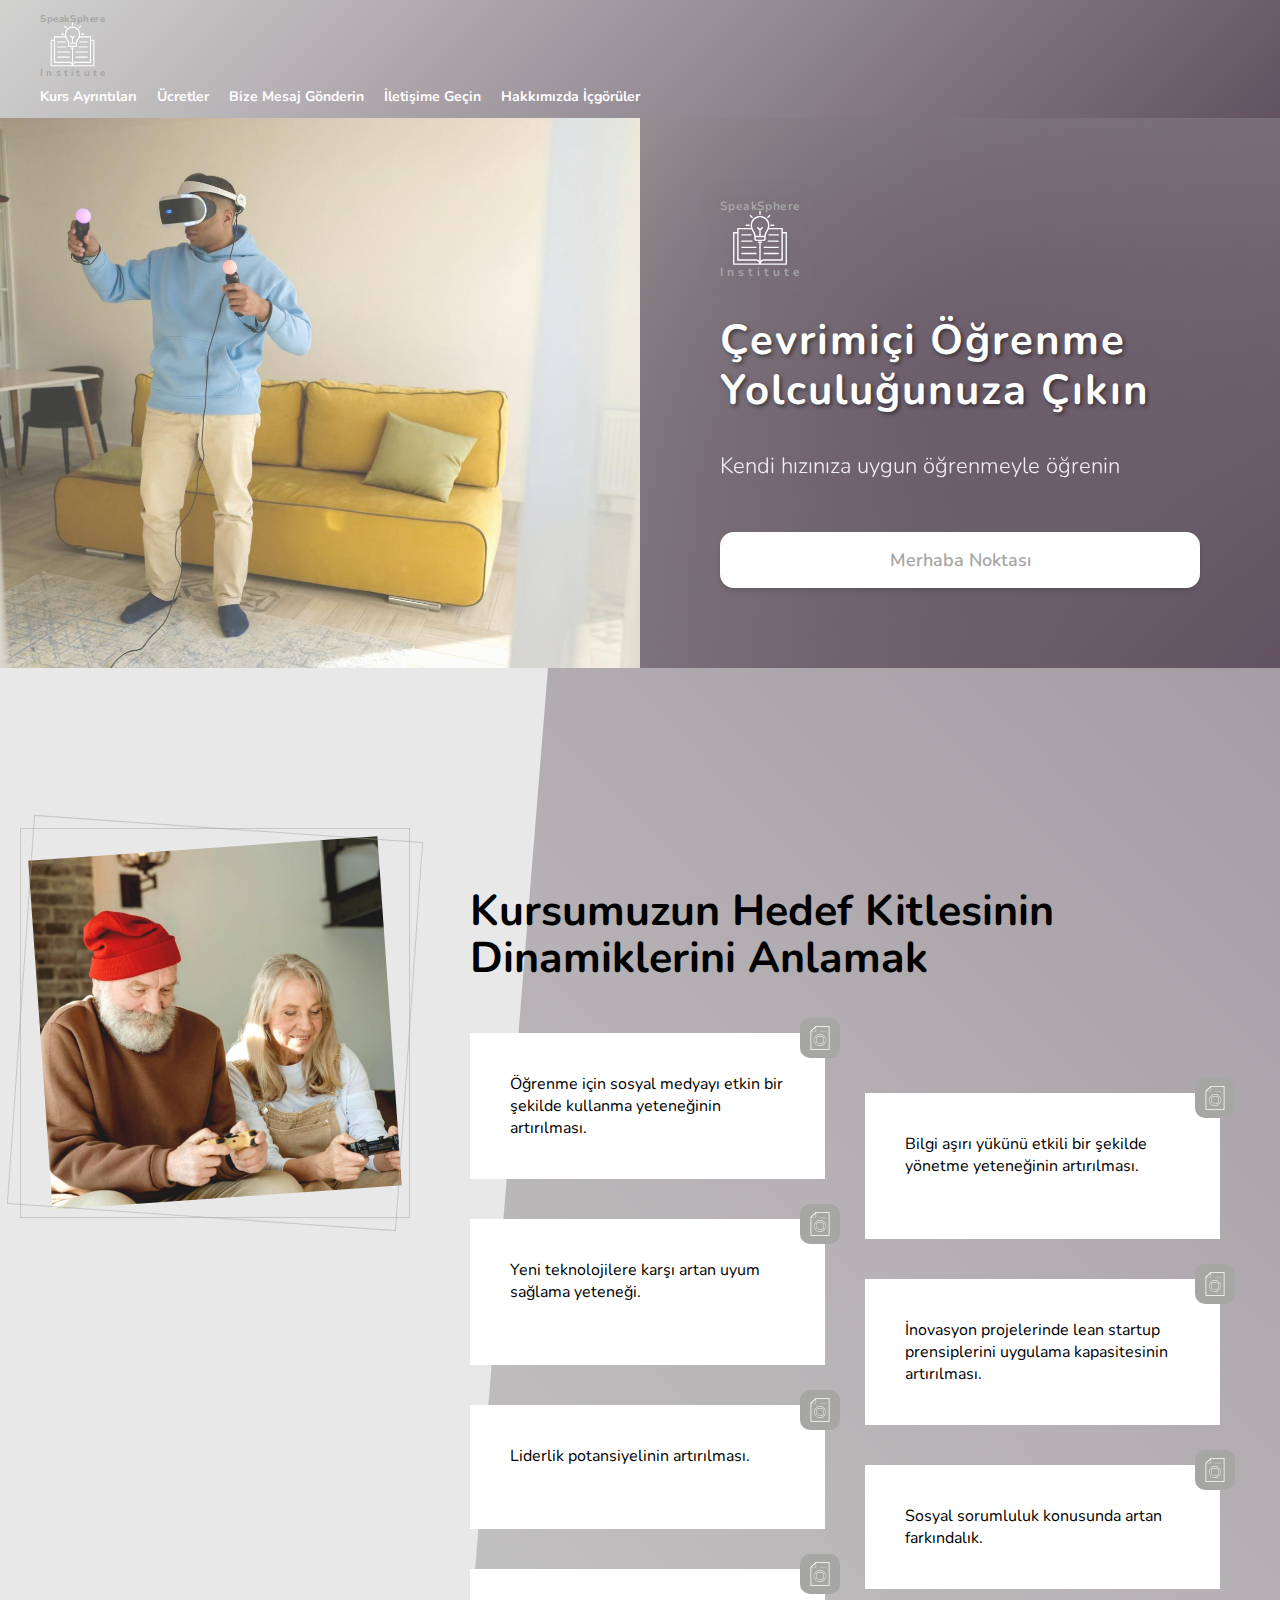
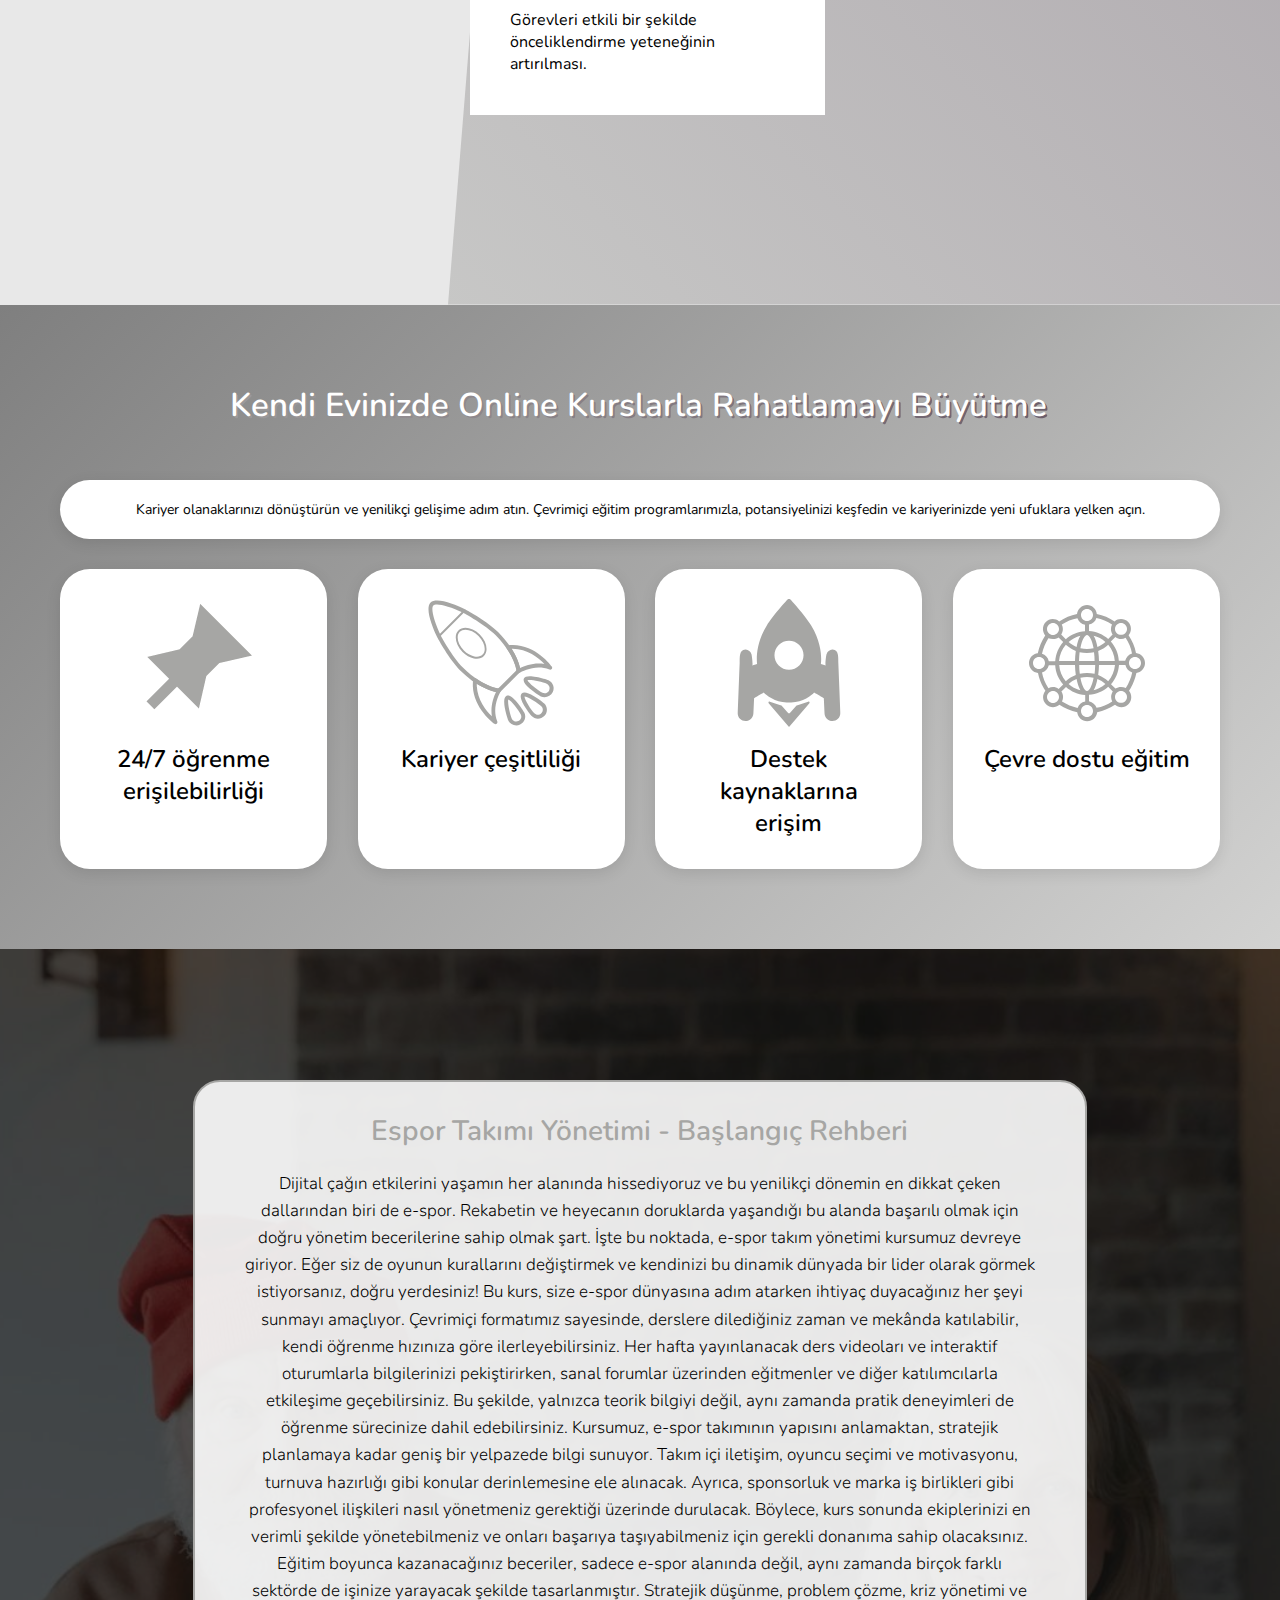
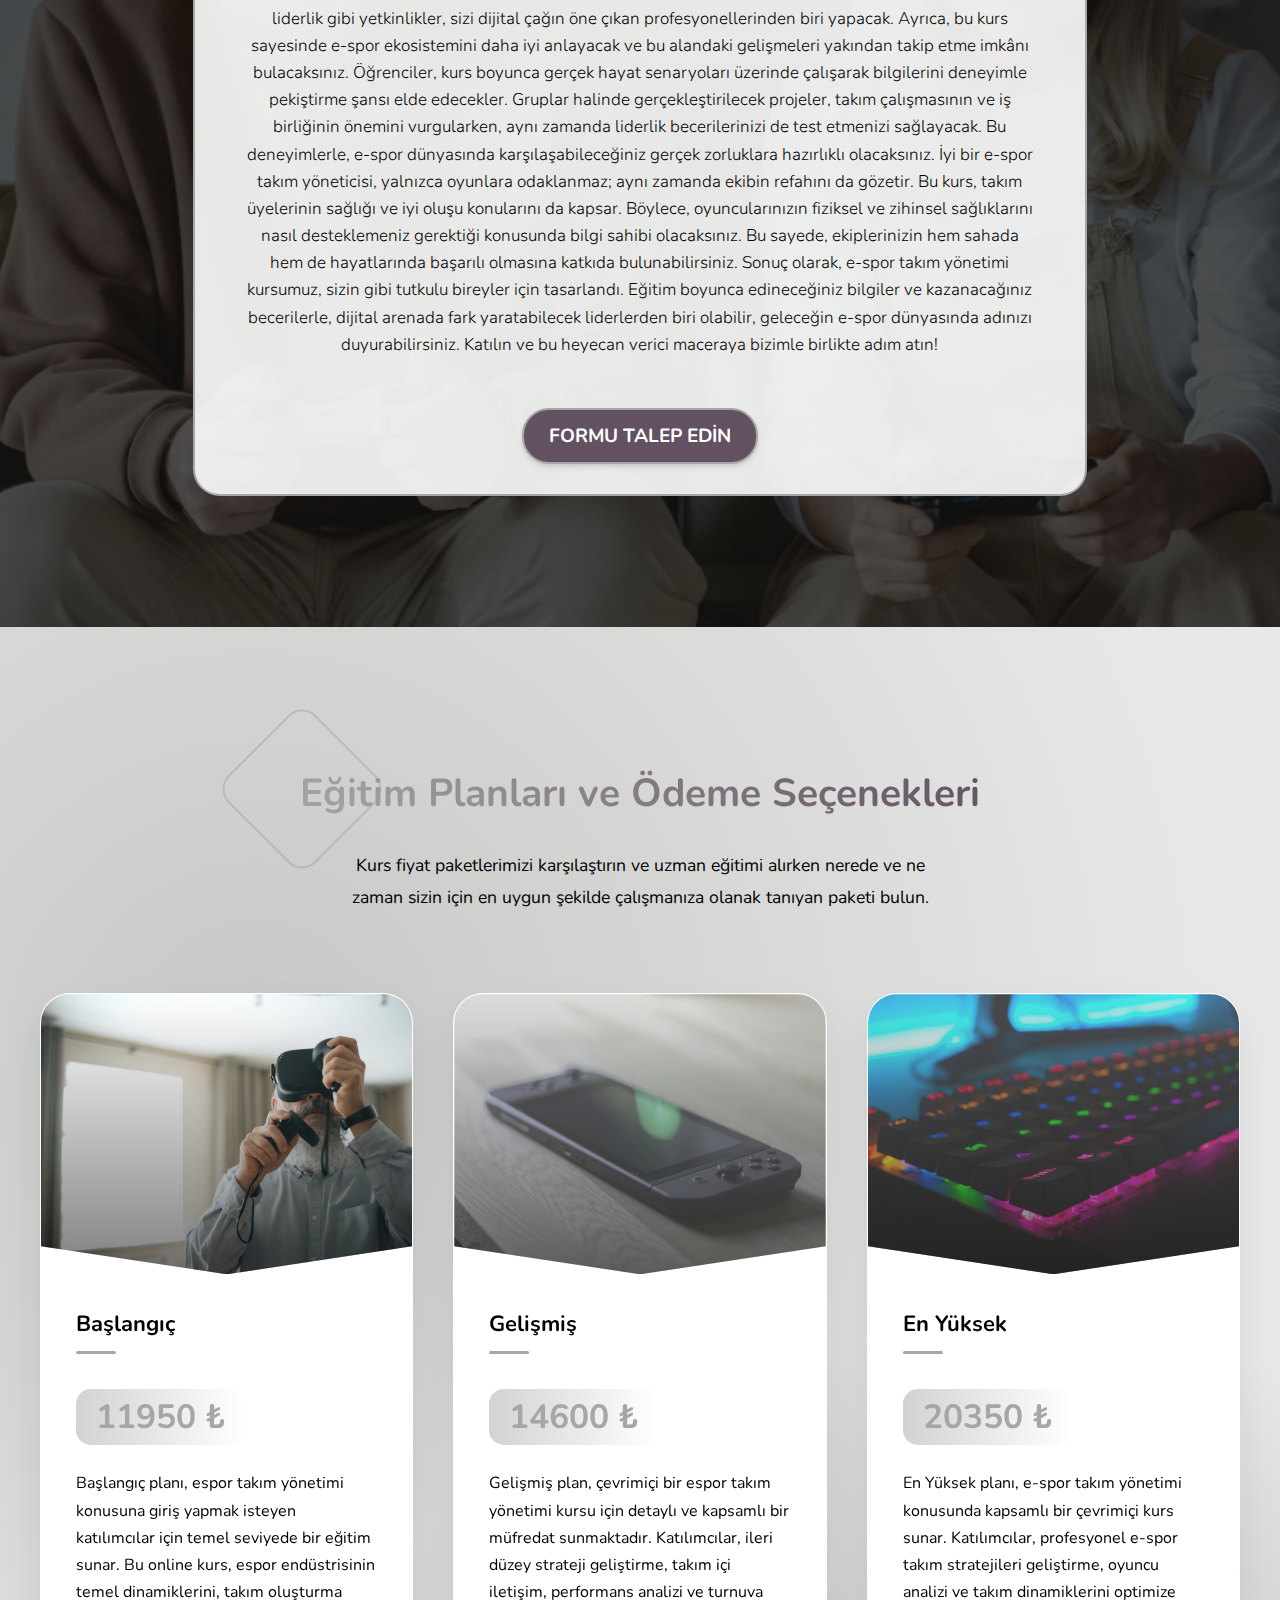
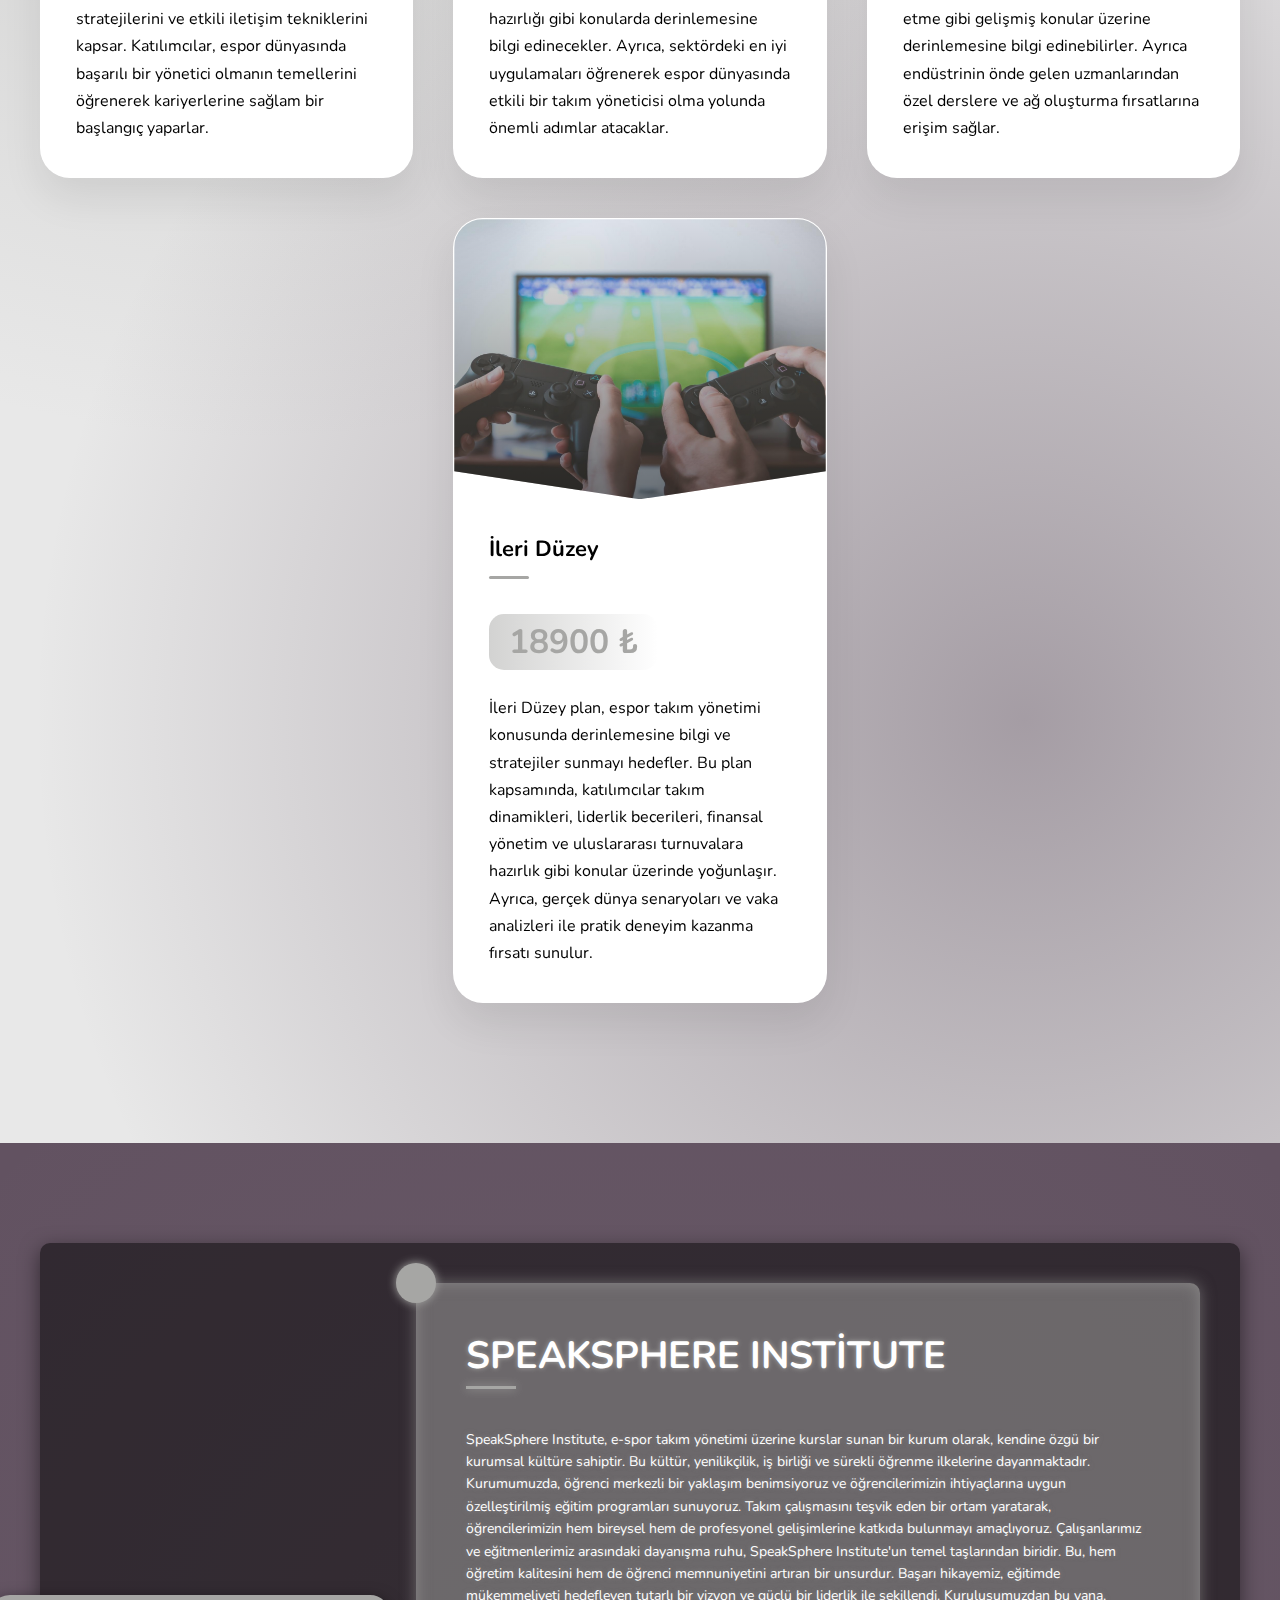
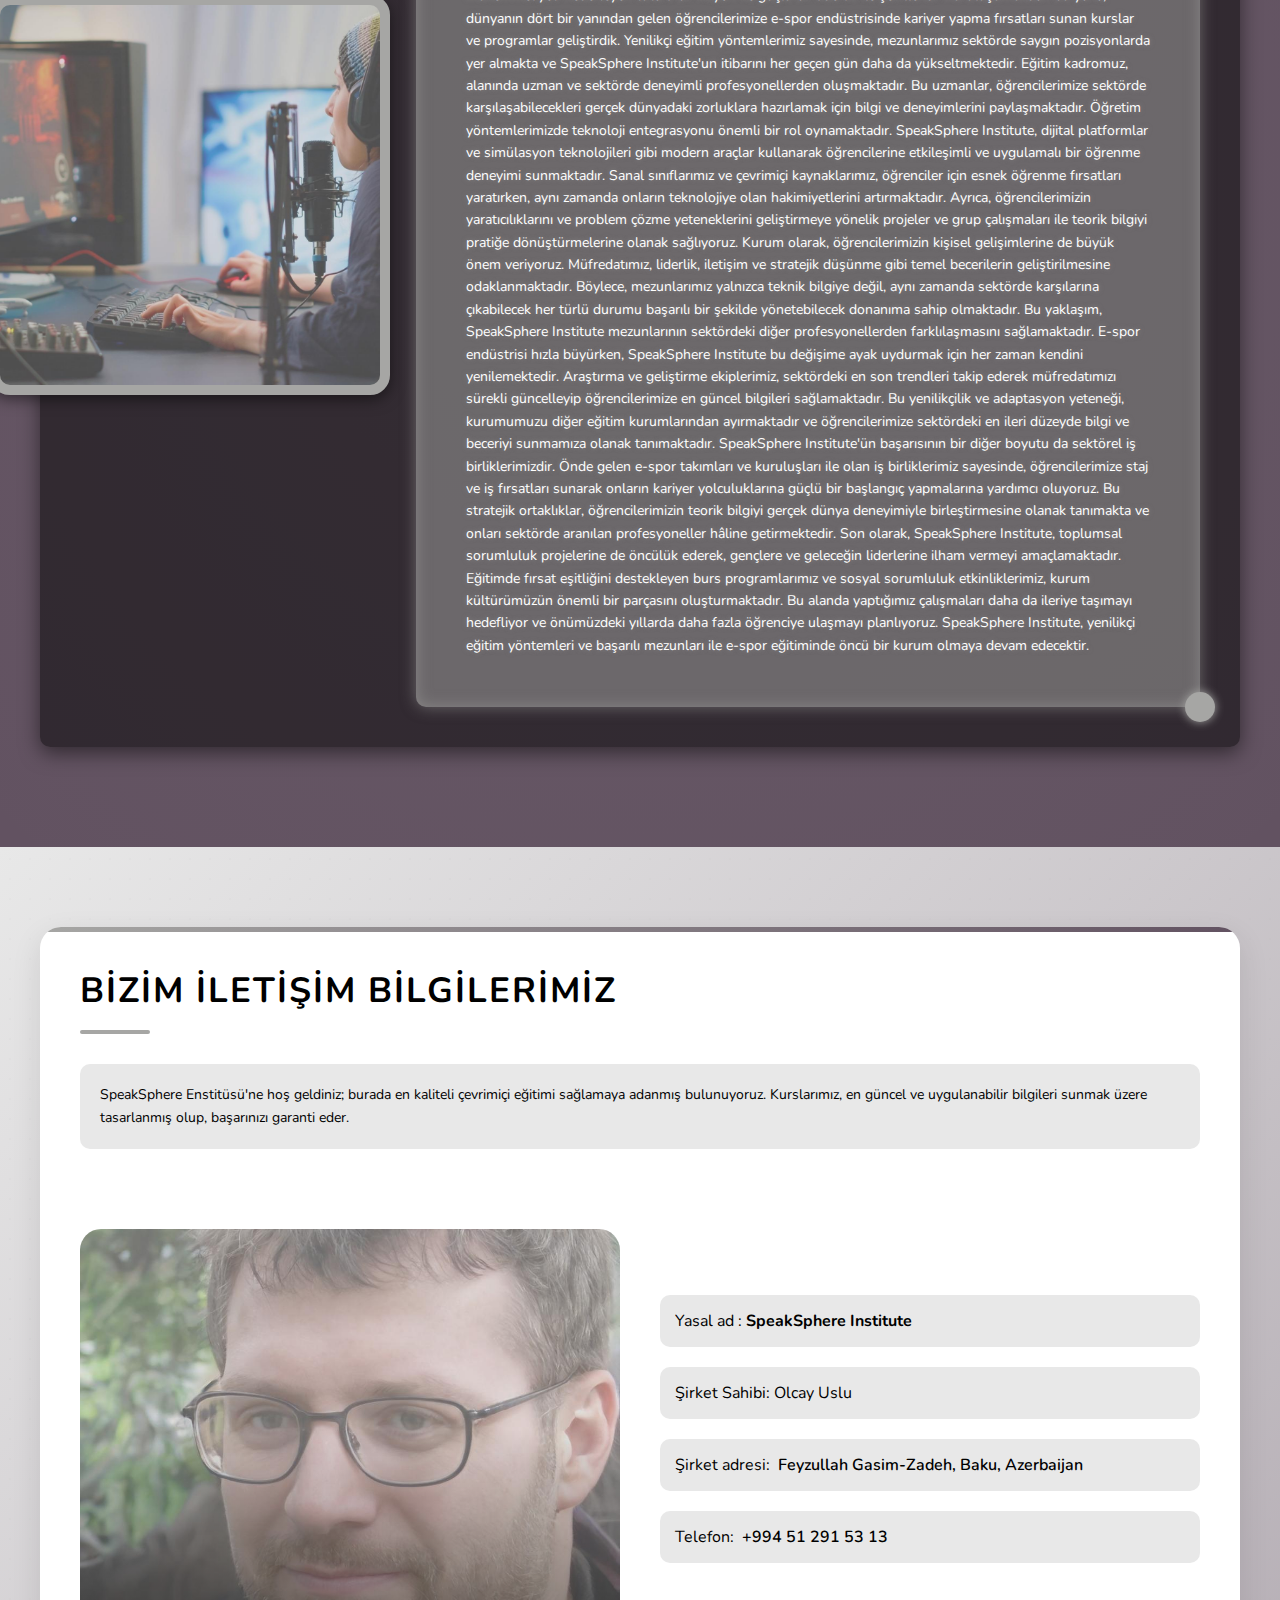
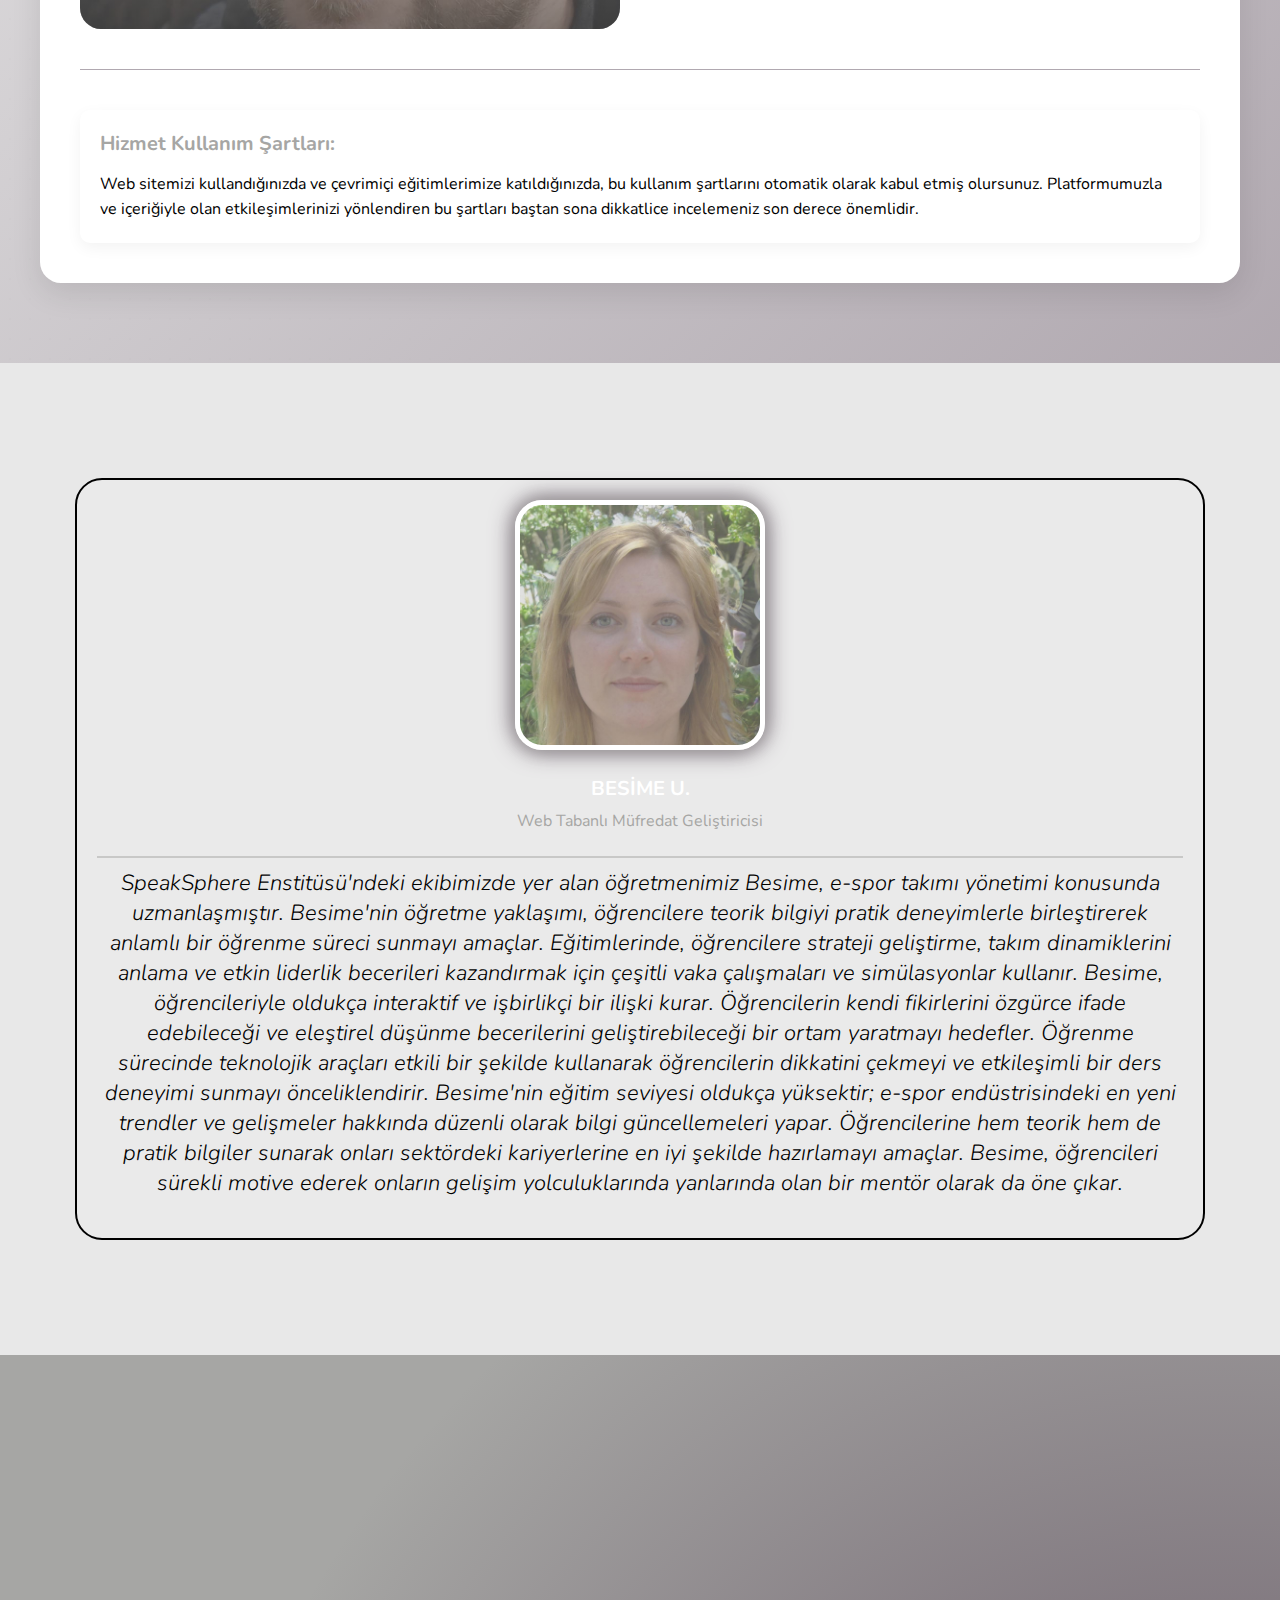
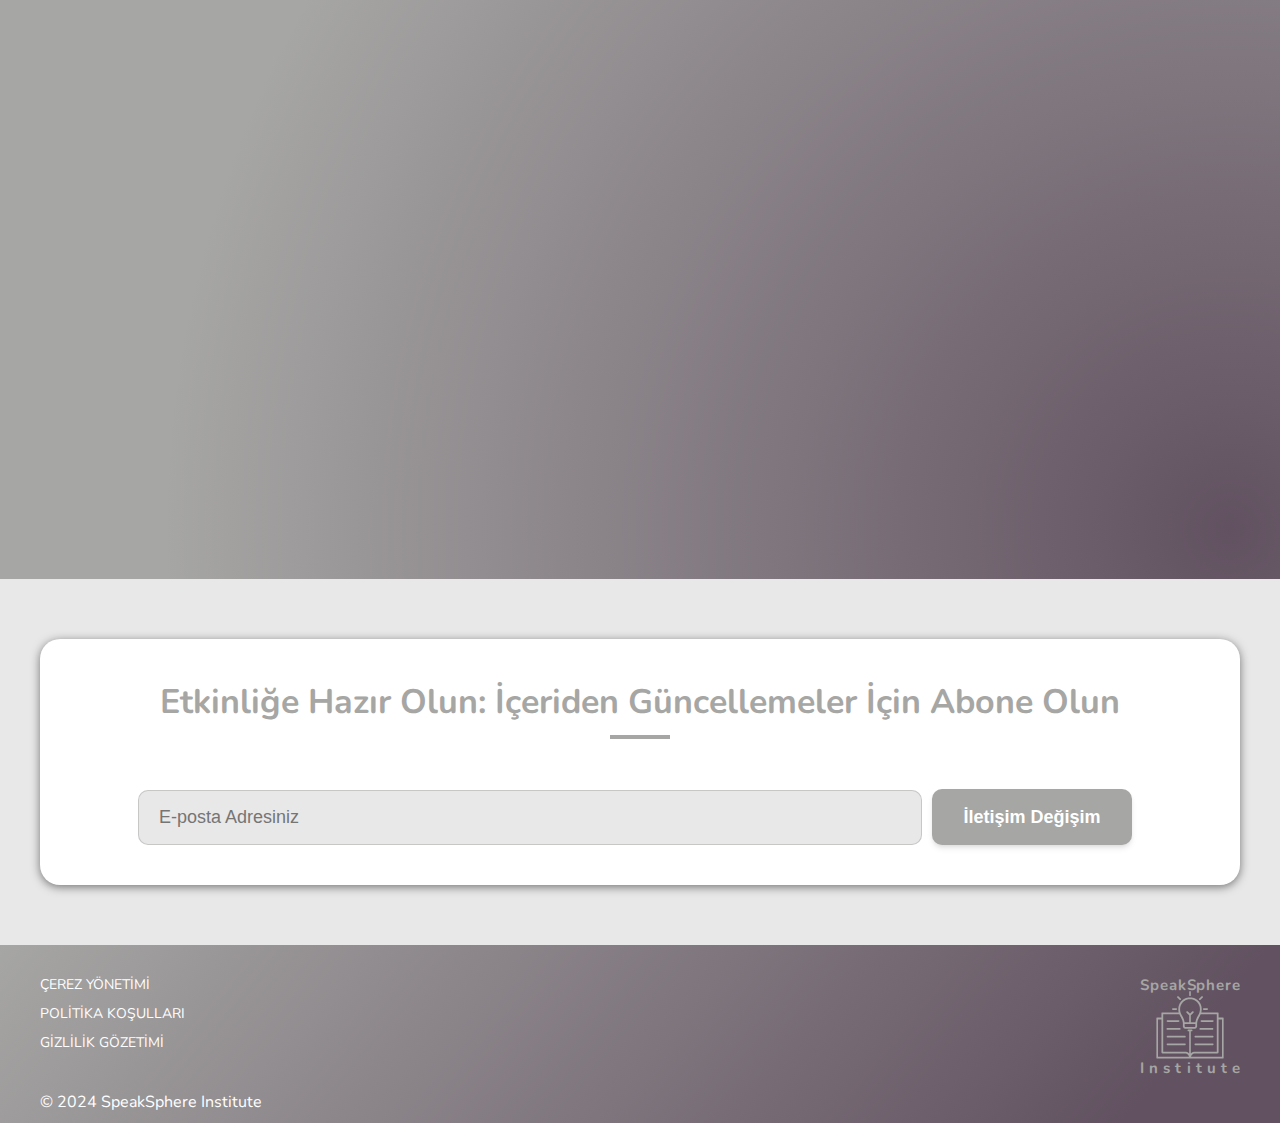
==== index.html @ 61da4fc4 "d" ====
<!DOCTYPE html>
<html lang="TR">
  <head>
       <meta name="viewport" content="width=device-width, initial-scale=1.0">
       <meta charset="UTF-8">
       <title>
         Espor Takımı Yönetimi - Başlangıç Rehberi
       </title>
       <meta name="twitter:site" content="Espor Takımı Yönetimi: Başlangıç Rehberi">
       <meta property="instapp:hashtags" content="Espor Takımı Yönetimi: Başlangıç Rehberi">
       <meta name="twitter:creator" content="SpeakSphere Institute">
       <meta name="description" content="SpeakSphere Institute, e-spor takım yönetimi üzerine kurslar sunan bir kurum olarak, kendine özgü bir kurumsal kültüre sahiptir">
       <link rel="icon" type="image/svg+xml" href="./favicon.svg">
       <link rel="preconnect" href="https://fonts.googleapis.com">
       <link rel="preconnect" href="https://fonts.gstatic.com" crossorigin="">
       <link href="https://fonts.googleapis.com/css2?family=Nunito:ital,wght@0,200..1000;1,200..1000&amp;display=swap" rel="stylesheet">
       <link rel="stylesheet" type="text/css" href="./files/web_library/main.css">
  </head>
  <body>
       <div class="base-wrapper-template">
         <header>
              <div class="main_header">
                <div class="container">
                     <div class="header_content">
                       <div class="logo_holder">
                            <a class="logotype" href="./"><svg fill="rgb(166,166,164)" height="512pt" preserveaspectratio="xMidYMid meet" version="1.0" viewbox="0 0 512 512" width="512pt" xmlns=
                            "http://www.w3.org/2000/svg">
                            <g transform="translate(76.8,76.8) scale(0.7)">
                              <g transform="translate(0.000000,512) scale(0.100000,-0.100000)">
                                   <path d=
                                   "M 2520 5020 h 80 v 10 h -80 z M 2510 5010 h 100 v 10 h -100 z M 2500 5000 h 120 v 10 h -120 z M 2500 4990 h 120 v 10 h -120 z M 2500 4980 h 120 v 10 h -120 z M 2500 4970 h 120 v 10 h -120 z M 2500 4960 h 120 v 10 h -120 z M 2500 4950 h 120 v 10 h -120 z M 2500 4940 h 120 v 10 h -120 z M 2500 4930 h 120 v 10 h -120 z M 2500 4920 h 120 v 10 h -120 z M 2500 4910 h 120 v 10 h -120 z M 2500 4900 h 120 v 10 h -120 z M 2500 4890 h 120 v 10 h -120 z M 2500 4880 h 120 v 10 h -120 z M 2500 4870 h 120 v 10 h -120 z M 2500 4860 h 120 v 10 h -120 z M 2500 4850 h 120 v 10 h -120 z M 2500 4840 h 120 v 10 h -120 z M 2500 4830 h 120 v 10 h -120 z M 2500 4820 h 120 v 10 h -120 z M 2500 4810 h 120 v 10 h -120 z M 2500 4800 h 120 v 10 h -120 z M 2500 4790 h 120 v 10 h -120 z M 2500 4780 h 120 v 10 h -120 z M 2500 4770 h 120 v 10 h -120 z M 2500 4760 h 120 v 10 h -120 z M 2500 4750 h 120 v 10 h -120 z M 2500 4740 h 120 v 10 h -120 z M 2500 4730 h 120 v 10 h -120 z M 2500 4720 h 120 v 10 h -120 z M 2500 4710 h 120 v 10 h -120 z M 2510 4700 h 100 v 10 h -100 z M 2510 4690 h 100 v 10 h -100 z M 2530 4680 h 60 v 10 h -60 z M 1650 4660 h 60 v 10 h -60 z M 3410 4660 h 60 v 10 h -60 z M 1640 4650 h 80 v 10 h -80 z M 3400 4650 h 80 v 10 h -80 z M 1630 4640 h 100 v 10 h -100 z M 3390 4640 h 100 v 10 h -100 z M 1620 4630 h 120 v 10 h -120 z M 3380 4630 h 120 v 10 h -120 z M 1620 4620 h 130 v 10 h -130 z M 3370 4620 h 130 v 10 h -130 z M 1610 4610 h 150 v 10 h -150 z M 3360 4610 h 150 v 10 h -150 z M 1610 4600 h 160 v 10 h -160 z M 3350 4600 h 160 v 10 h -160 z M 1610 4590 h 170 v 10 h -170 z M 3340 4590 h 170 v 10 h -170 z M 1620 4580 h 170 v 10 h -170 z M 3330 4580 h 170 v 10 h -170 z M 1620 4570 h 180 v 10 h -180 z M 2470 4570 h 180 v 10 h -180 z M 3320 4570 h 180 v 10 h -180 z M 1630 4560 h 180 v 10 h -180 z M 2400 4560 h 320 v 10 h -320 z M 3310 4560 h 180 v 10 h -180 z M 1640 4550 h 180 v 10 h -180 z M 2350 4550 h 420 v 10 h -420 z M 3300 4550 h 180 v 10 h -180 z M 1650 4540 h 180 v 10 h -180 z M 2310 4540 h 500 v 10 h -500 z M 3290 4540 h 180 v 10 h -180 z M 1660 4530 h 180 v 10 h -180 z M 2280 4530 h 560 v 10 h -560 z M 3280 4530 h 180 v 10 h -180 z M 1670 4520 h 180 v 10 h -180 z M 2250 4520 h 620 v 10 h -620 z M 3270 4520 h 180 v 10 h -180 z M 1680 4510 h 180 v 10 h -180 z M 2230 4510 h 660 v 10 h -660 z M 3260 4510 h 180 v 10 h -180 z M 1690 4500 h 180 v 10 h -180 z M 2210 4500 h 700 v 10 h -700 z M 3250 4500 h 180 v 10 h -180 z M 1700 4490 h 180 v 10 h -180 z M 2180 4490 h 760 v 10 h -760 z M 3240 4490 h 180 v 10 h -180 z M 1710 4480 h 180 v 10 h -180 z M 2160 4480 h 790 v 10 h -790 z M 3230 4480 h 180 v 10 h -180 z M 1720 4470 h 180 v 10 h -180 z M 2150 4470 h 820 v 10 h -820 z M 3220 4470 h 180 v 10 h -180 z M 1730 4460 h 170 v 10 h -170 z M 2130 4460 h 860 v 10 h -860 z M 3220 4460 h 170 v 10 h -170 z M 1740 4450 h 160 v 10 h -160 z M 2110 4450 h 900 v 10 h -900 z M 3220 4450 h 160 v 10 h -160 z M 1750 4440 h 150 v 10 h -150 z M 2100 4440 h 380 v 10 h -380 z M 2640 4440 h 380 v 10 h -380 z M 3220 4440 h 150 v 10 h -150 z M 1760 4430 h 140 v 10 h -140 z M 2080 4430 h 340 v 10 h -340 z M 2700 4430 h 340 v 10 h -340 z M 3220 4430 h 140 v 10 h -140 z M 1770 4420 h 130 v 10 h -130 z M 2070 4420 h 300 v 10 h -300 z M 2750 4420 h 300 v 10 h -300 z M 3220 4420 h 130 v 10 h -130 z M 1780 4410 h 120 v 10 h -120 z M 2050 4410 h 290 v 10 h -290 z M 2780 4410 h 290 v 10 h -290 z M 3220 4410 h 120 v 10 h -120 z M 1790 4400 h 100 v 10 h -100 z M 2040 4400 h 270 v 10 h -270 z M 2810 4400 h 270 v 10 h -270 z M 3230 4400 h 100 v 10 h -100 z M 1800 4390 h 80 v 10 h -80 z M 2030 4390 h 260 v 10 h -260 z M 2830 4390 h 260 v 10 h -260 z M 3240 4390 h 80 v 10 h -80 z M 1810 4380 h 60 v 10 h -60 z M 2010 4380 h 250 v 10 h -250 z M 2860 4380 h 250 v 10 h -250 z M 3250 4380 h 60 v 10 h -60 z M 2000 4370 h 240 v 10 h -240 z M 2880 4370 h 240 v 10 h -240 z M 1990 4360 h 230 v 10 h -230 z M 2900 4360 h 230 v 10 h -230 z M 1980 4350 h 220 v 10 h -220 z M 2920 4350 h 220 v 10 h -220 z M 1970 4340 h 220 v 10 h -220 z M 2930 4340 h 220 v 10 h -220 z M 1960 4330 h 210 v 10 h -210 z M 2950 4330 h 210 v 10 h -210 z M 1950 4320 h 210 v 10 h -210 z M 2960 4320 h 210 v 10 h -210 z M 1940 4310 h 200 v 10 h -200 z M 2980 4310 h 200 v 10 h -200 z M 1930 4300 h 200 v 10 h -200 z M 2990 4300 h 200 v 10 h -200 z M 1920 4290 h 190 v 10 h -190 z M 3010 4290 h 190 v 10 h -190 z M 1910 4280 h 190 v 10 h -190 z M 3020 4280 h 190 v 10 h -190 z M 1900 4270 h 190 v 10 h -190 z M 3030 4270 h 190 v 10 h -190 z M 1890 4260 h 190 v 10 h -190 z M 3040 4260 h 190 v 10 h -190 z M 1890 4250 h 180 v 10 h -180 z M 3050 4250 h 180 v 10 h -180 z M 1880 4240 h 180 v 10 h -180 z M 3060 4240 h 180 v 10 h -180 z M 1870 4230 h 180 v 10 h -180 z M 3070 4230 h 180 v 10 h -180 z M 1860 4220 h 180 v 10 h -180 z M 3080 4220 h 180 v 10 h -180 z M 1860 4210 h 170 v 10 h -170 z M 3090 4210 h 170 v 10 h -170 z M 1850 4200 h 170 v 10 h -170 z M 3100 4200 h 170 v 10 h -170 z M 1840 4190 h 170 v 10 h -170 z M 3110 4190 h 170 v 10 h -170 z M 1840 4180 h 160 v 10 h -160 z M 3120 4180 h 160 v 10 h -160 z M 1830 4170 h 160 v 10 h -160 z M 3130 4170 h 160 v 10 h -160 z M 1820 4160 h 170 v 10 h -170 z M 3130 4160 h 170 v 10 h -170 z M 1820 4150 h 160 v 10 h -160 z M 3140 4150 h 160 v 10 h -160 z M 1810 4140 h 160 v 10 h -160 z M 3150 4140 h 160 v 10 h -160 z M 1810 4130 h 150 v 10 h -150 z M 3160 4130 h 150 v 10 h -150 z M 1800 4120 h 160 v 10 h -160 z M 3160 4120 h 160 v 10 h -160 z M 1800 4110 h 150 v 10 h -150 z M 3170 4110 h 150 v 10 h -150 z M 1790 4100 h 150 v 10 h -150 z M 3180 4100 h 150 v 10 h -150 z M 1790 4090 h 150 v 10 h -150 z M 3180 4090 h 150 v 10 h -150 z M 1780 4080 h 150 v 10 h -150 z M 3190 4080 h 150 v 10 h -150 z M 1780 4070 h 150 v 10 h -150 z M 3190 4070 h 150 v 10 h -150 z M 1770 4060 h 150 v 10 h -150 z M 3200 4060 h 150 v 10 h -150 z M 1770 4050 h 150 v 10 h -150 z M 3200 4050 h 150 v 10 h -150 z M 1770 4040 h 140 v 10 h -140 z M 3210 4040 h 140 v 10 h -140 z M 1760 4030 h 150 v 10 h -150 z M 3210 4030 h 150 v 10 h -150 z M 1760 4020 h 140 v 10 h -140 z M 3220 4020 h 140 v 10 h -140 z M 1750 4010 h 150 v 10 h -150 z M 3220 4010 h 150 v 10 h -150 z M 1750 4000 h 140 v 10 h -140 z M 3230 4000 h 140 v 10 h -140 z M 1750 3990 h 140 v 10 h -140 z M 3230 3990 h 140 v 10 h -140 z M 1740 3980 h 140 v 10 h -140 z M 3240 3980 h 140 v 10 h -140 z M 1740 3970 h 140 v 10 h -140 z M 3240 3970 h 140 v 10 h -140 z M 1740 3960 h 140 v 10 h -140 z M 3240 3960 h 140 v 10 h -140 z M 1740 3950 h 130 v 10 h -130 z M 3250 3950 h 130 v 10 h -130 z M 1730 3940 h 140 v 10 h -140 z M 3250 3940 h 140 v 10 h -140 z M 1730 3930 h 140 v 10 h -140 z M 3250 3930 h 140 v 10 h -140 z M 1730 3920 h 130 v 10 h -130 z M 3260 3920 h 130 v 10 h -130 z M 1730 3910 h 130 v 10 h -130 z M 3260 3910 h 130 v 10 h -130 z M 1720 3900 h 140 v 10 h -140 z M 3260 3900 h 140 v 10 h -140 z M 1720 3890 h 140 v 10 h -140 z M 3260 3890 h 140 v 10 h -140 z M 1720 3880 h 130 v 10 h -130 z M 3270 3880 h 130 v 10 h -130 z M 1720 3870 h 130 v 10 h -130 z M 3270 3870 h 130 v 10 h -130 z M 1720 3860 h 130 v 10 h -130 z M 3270 3860 h 130 v 10 h -130 z M 1710 3850 h 140 v 10 h -140 z M 3270 3850 h 140 v 10 h -140 z M 1710 3840 h 140 v 10 h -140 z M 3270 3840 h 140 v 10 h -140 z M 1710 3830 h 130 v 10 h -130 z M 3280 3830 h 130 v 10 h -130 z M 1710 3820 h 130 v 10 h -130 z M 3280 3820 h 130 v 10 h -130 z M 1710 3810 h 130 v 10 h -130 z M 3280 3810 h 130 v 10 h -130 z M 1710 3800 h 130 v 10 h -130 z M 3280 3800 h 130 v 10 h -130 z M 1710 3790 h 130 v 10 h -130 z M 3280 3790 h 130 v 10 h -130 z M 1290 3780 h 280 v 10 h -280 z M 1710 3780 h 130 v 10 h -130 z M 3280 3780 h 130 v 10 h -130 z M 3550 3780 h 280 v 10 h -280 z M 1270 3770 h 310 v 10 h -310 z M 1710 3770 h 130 v 10 h -130 z M 3280 3770 h 130 v 10 h -130 z M 3540 3770 h 310 v 10 h -310 z M 1260 3760 h 330 v 10 h -330 z M 1710 3760 h 130 v 10 h -130 z M 3280 3760 h 130 v 10 h -130 z M 3530 3760 h 330 v 10 h -330 z M 1260 3750 h 340 v 10 h -340 z M 1710 3750 h 130 v 10 h -130 z M 3280 3750 h 130 v 10 h -130 z M 3520 3750 h 340 v 10 h -340 z M 1250 3740 h 350 v 10 h -350 z M 1700 3740 h 130 v 10 h -130 z M 3290 3740 h 130 v 10 h -130 z M 3520 3740 h 350 v 10 h -350 z M 1250 3730 h 360 v 10 h -360 z M 1700 3730 h 130 v 10 h -130 z M 3290 3730 h 130 v 10 h -130 z M 3510 3730 h 360 v 10 h -360 z M 1250 3720 h 360 v 10 h -360 z M 1700 3720 h 130 v 10 h -130 z M 3290 3720 h 130 v 10 h -130 z M 3510 3720 h 360 v 10 h -360 z M 1250 3710 h 360 v 10 h -360 z M 1700 3710 h 130 v 10 h -130 z M 3290 3710 h 130 v 10 h -130 z M 3510 3710 h 360 v 10 h -360 z M 1250 3700 h 350 v 10 h -350 z M 1700 3700 h 140 v 10 h -140 z M 3290 3700 h 130 v 10 h -130 z M 3520 3700 h 350 v 10 h -350 z M 1260 3690 h 340 v 10 h -340 z M 1700 3690 h 140 v 10 h -140 z M 3290 3690 h 130 v 10 h -130 z M 3520 3690 h 340 v 10 h -340 z M 1260 3680 h 340 v 10 h -340 z M 1710 3680 h 130 v 10 h -130 z M 3280 3680 h 130 v 10 h -130 z M 3520 3680 h 340 v 10 h -340 z M 1270 3670 h 320 v 10 h -320 z M 1710 3670 h 130 v 10 h -130 z M 3280 3670 h 130 v 10 h -130 z M 3530 3670 h 320 v 10 h -320 z M 1290 3660 h 280 v 10 h -280 z M 1710 3660 h 130 v 10 h -130 z M 3280 3660 h 130 v 10 h -130 z M 3550 3660 h 280 v 10 h -280 z M 1710 3650 h 130 v 10 h -130 z M 3280 3650 h 130 v 10 h -130 z M 1710 3640 h 130 v 10 h -130 z M 3280 3640 h 130 v 10 h -130 z M 1710 3630 h 130 v 10 h -130 z M 3280 3630 h 130 v 10 h -130 z M 1710 3620 h 130 v 10 h -130 z M 3280 3620 h 130 v 10 h -130 z M 1710 3610 h 130 v 10 h -130 z M 3280 3610 h 130 v 10 h -130 z M 1710 3600 h 130 v 10 h -130 z M 3280 3600 h 130 v 10 h -130 z M 1710 3590 h 130 v 10 h -130 z M 3280 3590 h 130 v 10 h -130 z M 1710 3580 h 140 v 10 h -140 z M 3270 3580 h 140 v 10 h -140 z M 1710 3570 h 140 v 10 h -140 z M 3270 3570 h 140 v 10 h -140 z M 1720 3560 h 130 v 10 h -130 z M 2340 3560 h 30 v 10 h -30 z M 3270 3560 h 130 v 10 h -130 z M 1720 3550 h 130 v 10 h -130 z M 2320 3550 h 70 v 10 h -70 z M 2730 3550 h 70 v 10 h -70 z M 3270 3550 h 130 v 10 h -130 z M 1720 3540 h 130 v 10 h -130 z M 2300 3540 h 110 v 10 h -110 z M 2710 3540 h 100 v 10 h -100 z M 3270 3540 h 130 v 10 h -130 z M 1720 3530 h 130 v 10 h -130 z M 2300 3530 h 120 v 10 h -120 z M 2700 3530 h 120 v 10 h -120 z M 3260 3530 h 140 v 10 h -140 z M 1720 3520 h 140 v 10 h -140 z M 2290 3520 h 140 v 10 h -140 z M 2690 3520 h 140 v 10 h -140 z M 3260 3520 h 140 v 10 h -140 z M 1730 3510 h 130 v 10 h -130 z M 2290 3510 h 150 v 10 h -150 z M 2680 3510 h 150 v 10 h -150 z M 3260 3510 h 130 v 10 h -130 z M 1730 3500 h 130 v 10 h -130 z M 2290 3500 h 160 v 10 h -160 z M 2670 3500 h 160 v 10 h -160 z M 3260 3500 h 130 v 10 h -130 z M 1730 3490 h 140 v 10 h -140 z M 2290 3490 h 170 v 10 h -170 z M 2660 3490 h 170 v 10 h -170 z M 3250 3490 h 140 v 10 h -140 z M 1730 3480 h 140 v 10 h -140 z M 2290 3480 h 180 v 10 h -180 z M 2650 3480 h 180 v 10 h -180 z M 3250 3480 h 140 v 10 h -140 z M 510 3470 h 1360 v 10 h -1360 z M 2290 3470 h 190 v 10 h -190 z M 2640 3470 h 190 v 10 h -190 z M 3250 3470 h 1360 v 10 h -1360 z M 490 3460 h 1380 v 10 h -1380 z M 2300 3460 h 190 v 10 h -190 z M 2630 3460 h 190 v 10 h -190 z M 3250 3460 h 1380 v 10 h -1380 z M 480 3450 h 1400 v 10 h -1400 z M 2310 3450 h 190 v 10 h -190 z M 2620 3450 h 190 v 10 h -190 z M 3240 3450 h 1400 v 10 h -1400 z M 480 3440 h 1400 v 10 h -1400 z M 2320 3440 h 190 v 10 h -190 z M 2610 3440 h 190 v 10 h -190 z M 3240 3440 h 1400 v 10 h -1400 z M 480 3430 h 1400 v 10 h -1400 z M 2330 3430 h 190 v 10 h -190 z M 2600 3430 h 190 v 10 h -190 z M 3240 3430 h 1400 v 10 h -1400 z M 470 3420 h 1420 v 10 h -1420 z M 2340 3420 h 190 v 10 h -190 z M 2590 3420 h 190 v 10 h -190 z M 3230 3420 h 1420 v 10 h -1420 z M 470 3410 h 1420 v 10 h -1420 z M 2350 3410 h 190 v 10 h -190 z M 2580 3410 h 190 v 10 h -190 z M 3230 3410 h 1420 v 10 h -1420 z M 470 3400 h 1430 v 10 h -1430 z M 2360 3400 h 190 v 10 h -190 z M 2570 3400 h 190 v 10 h -190 z M 3220 3400 h 1430 v 10 h -1430 z M 470 3390 h 1430 v 10 h -1430 z M 2370 3390 h 380 v 10 h -380 z M 3220 3390 h 1430 v 10 h -1430 z M 470 3380 h 1430 v 10 h -1430 z M 2380 3380 h 360 v 10 h -360 z M 3210 3380 h 1440 v 10 h -1440 z M 470 3370 h 1440 v 10 h -1440 z M 2390 3370 h 340 v 10 h -340 z M 3210 3370 h 1440 v 10 h -1440 z M 470 3360 h 1440 v 10 h -1440 z M 2400 3360 h 320 v 10 h -320 z M 3210 3360 h 1440 v 10 h -1440 z M 470 3350 h 1450 v 10 h -1450 z M 2410 3350 h 300 v 10 h -300 z M 3200 3350 h 1450 v 10 h -1450 z M 470 3340 h 130 v 10 h -130 z M 1780 3340 h 140 v 10 h -140 z M 2420 3340 h 280 v 10 h -280 z M 3200 3340 h 140 v 10 h -140 z M 4520 3340 h 130 v 10 h -130 z M 470 3330 h 130 v 10 h -130 z M 1780 3330 h 150 v 10 h -150 z M 2430 3330 h 260 v 10 h -260 z M 3190 3330 h 150 v 10 h -150 z M 4520 3330 h 130 v 10 h -130 z M 470 3320 h 130 v 10 h -130 z M 1790 3320 h 140 v 10 h -140 z M 2440 3320 h 240 v 10 h -240 z M 3190 3320 h 140 v 10 h -140 z M 4520 3320 h 130 v 10 h -130 z M 470 3310 h 130 v 10 h -130 z M 1790 3310 h 150 v 10 h -150 z M 2450 3310 h 220 v 10 h -220 z M 3180 3310 h 150 v 10 h -150 z M 4520 3310 h 130 v 10 h -130 z M 470 3300 h 130 v 10 h -130 z M 1800 3300 h 140 v 10 h -140 z M 2460 3300 h 200 v 10 h -200 z M 3180 3300 h 140 v 10 h -140 z M 4520 3300 h 130 v 10 h -130 z M 470 3290 h 130 v 10 h -130 z M 1800 3290 h 150 v 10 h -150 z M 2470 3290 h 180 v 10 h -180 z M 3170 3290 h 150 v 10 h -150 z M 4520 3290 h 130 v 10 h -130 z M 470 3280 h 130 v 10 h -130 z M 1810 3280 h 140 v 10 h -140 z M 2480 3280 h 160 v 10 h -160 z M 3170 3280 h 140 v 10 h -140 z M 4520 3280 h 130 v 10 h -130 z M 470 3270 h 130 v 10 h -130 z M 1810 3270 h 150 v 10 h -150 z M 2490 3270 h 140 v 10 h -140 z M 3160 3270 h 150 v 10 h -150 z M 4520 3270 h 130 v 10 h -130 z M 470 3260 h 130 v 10 h -130 z M 1820 3260 h 150 v 10 h -150 z M 2500 3260 h 120 v 10 h -120 z M 3150 3260 h 150 v 10 h -150 z M 4520 3260 h 130 v 10 h -130 z M 470 3250 h 130 v 10 h -130 z M 1820 3250 h 150 v 10 h -150 z M 2500 3250 h 120 v 10 h -120 z M 3150 3250 h 150 v 10 h -150 z M 4520 3250 h 130 v 10 h -130 z M 470 3240 h 130 v 10 h -130 z M 1830 3240 h 150 v 10 h -150 z M 2500 3240 h 120 v 10 h -120 z M 3140 3240 h 150 v 10 h -150 z M 4520 3240 h 130 v 10 h -130 z M 470 3230 h 130 v 10 h -130 z M 1830 3230 h 150 v 10 h -150 z M 2500 3230 h 120 v 10 h -120 z M 3140 3230 h 150 v 10 h -150 z M 4520 3230 h 130 v 10 h -130 z M 470 3220 h 130 v 10 h -130 z M 1840 3220 h 150 v 10 h -150 z M 2500 3220 h 120 v 10 h -120 z M 3130 3220 h 150 v 10 h -150 z M 4520 3220 h 130 v 10 h -130 z M 470 3210 h 130 v 10 h -130 z M 1840 3210 h 150 v 10 h -150 z M 2500 3210 h 120 v 10 h -120 z M 3130 3210 h 150 v 10 h -150 z M 4520 3210 h 130 v 10 h -130 z M 470 3200 h 130 v 10 h -130 z M 1850 3200 h 150 v 10 h -150 z M 2500 3200 h 120 v 10 h -120 z M 3120 3200 h 150 v 10 h -150 z M 4520 3200 h 130 v 10 h -130 z M 470 3190 h 130 v 10 h -130 z M 1850 3190 h 150 v 10 h -150 z M 2500 3190 h 120 v 10 h -120 z M 3120 3190 h 150 v 10 h -150 z M 4520 3190 h 130 v 10 h -130 z M 470 3180 h 130 v 10 h -130 z M 1860 3180 h 150 v 10 h -150 z M 2500 3180 h 120 v 10 h -120 z M 3110 3180 h 150 v 10 h -150 z M 4520 3180 h 130 v 10 h -130 z M 470 3170 h 130 v 10 h -130 z M 1860 3170 h 160 v 10 h -160 z M 2500 3170 h 120 v 10 h -120 z M 3100 3170 h 160 v 10 h -160 z M 4520 3170 h 130 v 10 h -130 z M 470 3160 h 130 v 10 h -130 z M 1870 3160 h 150 v 10 h -150 z M 2500 3160 h 120 v 10 h -120 z M 3100 3160 h 150 v 10 h -150 z M 4520 3160 h 130 v 10 h -130 z M 470 3150 h 130 v 10 h -130 z M 1870 3150 h 160 v 10 h -160 z M 2500 3150 h 120 v 10 h -120 z M 3090 3150 h 160 v 10 h -160 z M 4520 3150 h 130 v 10 h -130 z M 470 3140 h 130 v 10 h -130 z M 1880 3140 h 150 v 10 h -150 z M 2500 3140 h 120 v 10 h -120 z M 3090 3140 h 150 v 10 h -150 z M 4520 3140 h 130 v 10 h -130 z M 470 3130 h 130 v 10 h -130 z M 1890 3130 h 150 v 10 h -150 z M 2500 3130 h 120 v 10 h -120 z M 3080 3130 h 150 v 10 h -150 z M 4520 3130 h 130 v 10 h -130 z M 470 3120 h 130 v 10 h -130 z M 1890 3120 h 150 v 10 h -150 z M 2500 3120 h 120 v 10 h -120 z M 3080 3120 h 150 v 10 h -150 z M 4520 3120 h 130 v 10 h -130 z M 470 3110 h 130 v 10 h -130 z M 1900 3110 h 150 v 10 h -150 z M 2500 3110 h 120 v 10 h -120 z M 3070 3110 h 150 v 10 h -150 z M 4520 3110 h 130 v 10 h -130 z M 470 3100 h 130 v 10 h -130 z M 1900 3100 h 150 v 10 h -150 z M 2500 3100 h 120 v 10 h -120 z M 3070 3100 h 150 v 10 h -150 z M 4520 3100 h 130 v 10 h -130 z M 120 3090 h 480 v 10 h -480 z M 1910 3090 h 150 v 10 h -150 z M 2500 3090 h 120 v 10 h -120 z M 3060 3090 h 150 v 10 h -150 z M 4520 3090 h 480 v 10 h -480 z M 110 3080 h 490 v 10 h -490 z M 1910 3080 h 150 v 10 h -150 z M 2500 3080 h 120 v 10 h -120 z M 3060 3080 h 150 v 10 h -150 z M 4520 3080 h 490 v 10 h -490 z M 100 3070 h 500 v 10 h -500 z M 1920 3070 h 150 v 10 h -150 z M 2500 3070 h 120 v 10 h -120 z M 3050 3070 h 150 v 10 h -150 z M 4520 3070 h 500 v 10 h -500 z M 100 3060 h 500 v 10 h -500 z M 1920 3060 h 150 v 10 h -150 z M 2500 3060 h 120 v 10 h -120 z M 3050 3060 h 150 v 10 h -150 z M 4520 3060 h 500 v 10 h -500 z M 100 3050 h 500 v 10 h -500 z M 1930 3050 h 150 v 10 h -150 z M 2500 3050 h 120 v 10 h -120 z M 3040 3050 h 150 v 10 h -150 z M 4520 3050 h 500 v 10 h -500 z M 100 3040 h 500 v 10 h -500 z M 1930 3040 h 150 v 10 h -150 z M 2500 3040 h 120 v 10 h -120 z M 3040 3040 h 150 v 10 h -150 z M 4520 3040 h 500 v 10 h -500 z M 100 3030 h 500 v 10 h -500 z M 1940 3030 h 140 v 10 h -140 z M 2500 3030 h 120 v 10 h -120 z M 3040 3030 h 140 v 10 h -140 z M 4520 3030 h 500 v 10 h -500 z M 100 3020 h 500 v 10 h -500 z M 1940 3020 h 150 v 10 h -150 z M 2500 3020 h 120 v 10 h -120 z M 3030 3020 h 150 v 10 h -150 z M 4520 3020 h 500 v 10 h -500 z M 100 3010 h 500 v 10 h -500 z M 1950 3010 h 140 v 10 h -140 z M 2500 3010 h 120 v 10 h -120 z M 3030 3010 h 140 v 10 h -140 z M 4520 3010 h 500 v 10 h -500 z M 100 3000 h 500 v 10 h -500 z M 1950 3000 h 150 v 10 h -150 z M 2500 3000 h 120 v 10 h -120 z M 3020 3000 h 150 v 10 h -150 z M 4520 3000 h 500 v 10 h -500 z M 100 2990 h 500 v 10 h -500 z M 1960 2990 h 140 v 10 h -140 z M 2500 2990 h 120 v 10 h -120 z M 3020 2990 h 140 v 10 h -140 z M 4520 2990 h 500 v 10 h -500 z M 100 2980 h 500 v 10 h -500 z M 1960 2980 h 150 v 10 h -150 z M 2500 2980 h 120 v 10 h -120 z M 3010 2980 h 150 v 10 h -150 z M 4520 2980 h 500 v 10 h -500 z M 100 2970 h 500 v 10 h -500 z M 1970 2970 h 140 v 10 h -140 z M 2500 2970 h 120 v 10 h -120 z M 3010 2970 h 140 v 10 h -140 z M 4520 2970 h 500 v 10 h -500 z M 100 2960 h 120 v 10 h -120 z M 470 2960 h 130 v 10 h -130 z M 1970 2960 h 140 v 10 h -140 z M 2500 2960 h 120 v 10 h -120 z M 3010 2960 h 140 v 10 h -140 z M 4520 2960 h 130 v 10 h -130 z M 4900 2960 h 120 v 10 h -120 z M 100 2950 h 120 v 10 h -120 z M 470 2950 h 130 v 10 h -130 z M 1970 2950 h 150 v 10 h -150 z M 2500 2950 h 120 v 10 h -120 z M 3000 2950 h 150 v 10 h -150 z M 4520 2950 h 130 v 10 h -130 z M 4900 2950 h 120 v 10 h -120 z M 100 2940 h 120 v 10 h -120 z M 470 2940 h 130 v 10 h -130 z M 1980 2940 h 140 v 10 h -140 z M 2500 2940 h 120 v 10 h -120 z M 3000 2940 h 140 v 10 h -140 z M 4520 2940 h 130 v 10 h -130 z M 4900 2940 h 120 v 10 h -120 z M 100 2930 h 120 v 10 h -120 z M 470 2930 h 130 v 10 h -130 z M 1980 2930 h 140 v 10 h -140 z M 2500 2930 h 120 v 10 h -120 z M 3000 2930 h 140 v 10 h -140 z M 4520 2930 h 130 v 10 h -130 z M 4900 2930 h 120 v 10 h -120 z M 100 2920 h 120 v 10 h -120 z M 470 2920 h 130 v 10 h -130 z M 1990 2920 h 140 v 10 h -140 z M 2500 2920 h 120 v 10 h -120 z M 2990 2920 h 140 v 10 h -140 z M 4520 2920 h 130 v 10 h -130 z M 4900 2920 h 120 v 10 h -120 z M 100 2910 h 120 v 10 h -120 z M 470 2910 h 130 v 10 h -130 z M 1990 2910 h 140 v 10 h -140 z M 2500 2910 h 120 v 10 h -120 z M 2990 2910 h 140 v 10 h -140 z M 4520 2910 h 130 v 10 h -130 z M 4900 2910 h 120 v 10 h -120 z M 100 2900 h 120 v 10 h -120 z M 470 2900 h 130 v 10 h -130 z M 880 2900 h 870 v 10 h -870 z M 1990 2900 h 140 v 10 h -140 z M 2500 2900 h 120 v 10 h -120 z M 2990 2900 h 140 v 10 h -140 z M 3370 2900 h 880 v 10 h -880 z M 4520 2900 h 130 v 10 h -130 z M 4900 2900 h 120 v 10 h -120 z M 100 2890 h 120 v 10 h -120 z M 470 2890 h 130 v 10 h -130 z M 870 2890 h 900 v 10 h -900 z M 2000 2890 h 130 v 10 h -130 z M 2500 2890 h 120 v 10 h -120 z M 2990 2890 h 130 v 10 h -130 z M 3350 2890 h 920 v 10 h -920 z M 4520 2890 h 130 v 10 h -130 z M 4900 2890 h 120 v 10 h -120 z M 100 2880 h 120 v 10 h -120 z M 470 2880 h 130 v 10 h -130 z M 860 2880 h 910 v 10 h -910 z M 2000 2880 h 140 v 10 h -140 z M 2500 2880 h 120 v 10 h -120 z M 2980 2880 h 140 v 10 h -140 z M 3350 2880 h 920 v 10 h -920 z M 4520 2880 h 130 v 10 h -130 z M 4900 2880 h 120 v 10 h -120 z M 100 2870 h 120 v 10 h -120 z M 470 2870 h 130 v 10 h -130 z M 860 2870 h 920 v 10 h -920 z M 2000 2870 h 140 v 10 h -140 z M 2500 2870 h 120 v 10 h -120 z M 2980 2870 h 140 v 10 h -140 z M 3340 2870 h 940 v 10 h -940 z M 4520 2870 h 130 v 10 h -130 z M 4900 2870 h 120 v 10 h -120 z M 100 2860 h 120 v 10 h -120 z M 470 2860 h 130 v 10 h -130 z M 860 2860 h 920 v 10 h -920 z M 2010 2860 h 130 v 10 h -130 z M 2500 2860 h 120 v 10 h -120 z M 2980 2860 h 130 v 10 h -130 z M 3340 2860 h 940 v 10 h -940 z M 4520 2860 h 130 v 10 h -130 z M 4900 2860 h 120 v 10 h -120 z M 100 2850 h 120 v 10 h -120 z M 470 2850 h 130 v 10 h -130 z M 850 2850 h 930 v 10 h -930 z M 2010 2850 h 130 v 10 h -130 z M 2500 2850 h 120 v 10 h -120 z M 2980 2850 h 130 v 10 h -130 z M 3340 2850 h 940 v 10 h -940 z M 4520 2850 h 130 v 10 h -130 z M 4900 2850 h 120 v 10 h -120 z M 100 2840 h 120 v 10 h -120 z M 470 2840 h 130 v 10 h -130 z M 850 2840 h 930 v 10 h -930 z M 2010 2840 h 140 v 10 h -140 z M 2500 2840 h 120 v 10 h -120 z M 2970 2840 h 140 v 10 h -140 z M 3340 2840 h 940 v 10 h -940 z M 4520 2840 h 130 v 10 h -130 z M 4900 2840 h 120 v 10 h -120 z M 100 2830 h 120 v 10 h -120 z M 470 2830 h 130 v 10 h -130 z M 860 2830 h 920 v 10 h -920 z M 2010 2830 h 140 v 10 h -140 z M 2500 2830 h 120 v 10 h -120 z M 2970 2830 h 140 v 10 h -140 z M 3340 2830 h 940 v 10 h -940 z M 4520 2830 h 130 v 10 h -130 z M 4900 2830 h 120 v 10 h -120 z M 100 2820 h 120 v 10 h -120 z M 470 2820 h 130 v 10 h -130 z M 860 2820 h 920 v 10 h -920 z M 2020 2820 h 130 v 10 h -130 z M 2500 2820 h 120 v 10 h -120 z M 2970 2820 h 130 v 10 h -130 z M 3340 2820 h 940 v 10 h -940 z M 4520 2820 h 130 v 10 h -130 z M 4900 2820 h 120 v 10 h -120 z M 100 2810 h 120 v 10 h -120 z M 470 2810 h 130 v 10 h -130 z M 860 2810 h 910 v 10 h -910 z M 2020 2810 h 130 v 10 h -130 z M 2500 2810 h 120 v 10 h -120 z M 2970 2810 h 130 v 10 h -130 z M 3350 2810 h 920 v 10 h -920 z M 4520 2810 h 130 v 10 h -130 z M 4900 2810 h 120 v 10 h -120 z M 100 2800 h 120 v 10 h -120 z M 470 2800 h 130 v 10 h -130 z M 870 2800 h 900 v 10 h -900 z M 2020 2800 h 130 v 10 h -130 z M 2500 2800 h 120 v 10 h -120 z M 2970 2800 h 130 v 10 h -130 z M 3350 2800 h 920 v 10 h -920 z M 4520 2800 h 130 v 10 h -130 z M 4900 2800 h 120 v 10 h -120 z M 100 2790 h 120 v 10 h -120 z M 470 2790 h 130 v 10 h -130 z M 880 2790 h 880 v 10 h -880 z M 2020 2790 h 140 v 10 h -140 z M 2500 2790 h 120 v 10 h -120 z M 2960 2790 h 140 v 10 h -140 z M 3360 2790 h 900 v 10 h -900 z M 4520 2790 h 130 v 10 h -130 z M 4900 2790 h 120 v 10 h -120 z M 100 2780 h 120 v 10 h -120 z M 470 2780 h 130 v 10 h -130 z M 910 2780 h 820 v 10 h -820 z M 2020 2780 h 140 v 10 h -140 z M 2500 2780 h 120 v 10 h -120 z M 2960 2780 h 140 v 10 h -140 z M 3390 2780 h 840 v 10 h -840 z M 4520 2780 h 130 v 10 h -130 z M 4900 2780 h 120 v 10 h -120 z M 100 2770 h 120 v 10 h -120 z M 470 2770 h 130 v 10 h -130 z M 2030 2770 h 130 v 10 h -130 z M 2500 2770 h 120 v 10 h -120 z M 2960 2770 h 130 v 10 h -130 z M 4520 2770 h 130 v 10 h -130 z M 4900 2770 h 120 v 10 h -120 z M 100 2760 h 120 v 10 h -120 z M 470 2760 h 130 v 10 h -130 z M 2030 2760 h 1060 v 10 h -1060 z M 4520 2760 h 130 v 10 h -130 z M 4900 2760 h 120 v 10 h -120 z M 100 2750 h 120 v 10 h -120 z M 470 2750 h 130 v 10 h -130 z M 2030 2750 h 1060 v 10 h -1060 z M 4520 2750 h 130 v 10 h -130 z M 4900 2750 h 120 v 10 h -120 z M 100 2740 h 120 v 10 h -120 z M 470 2740 h 130 v 10 h -130 z M 2030 2740 h 1060 v 10 h -1060 z M 4520 2740 h 130 v 10 h -130 z M 4900 2740 h 120 v 10 h -120 z M 100 2730 h 120 v 10 h -120 z M 470 2730 h 130 v 10 h -130 z M 2030 2730 h 1060 v 10 h -1060 z M 4520 2730 h 130 v 10 h -130 z M 4900 2730 h 120 v 10 h -120 z M 100 2720 h 120 v 10 h -120 z M 470 2720 h 130 v 10 h -130 z M 2040 2720 h 1040 v 10 h -1040 z M 4520 2720 h 130 v 10 h -130 z M 4900 2720 h 120 v 10 h -120 z M 100 2710 h 120 v 10 h -120 z M 470 2710 h 130 v 10 h -130 z M 2040 2710 h 1040 v 10 h -1040 z M 4520 2710 h 130 v 10 h -130 z M 4900 2710 h 120 v 10 h -120 z M 100 2700 h 120 v 10 h -120 z M 470 2700 h 130 v 10 h -130 z M 2040 2700 h 1040 v 10 h -1040 z M 4520 2700 h 130 v 10 h -130 z M 4900 2700 h 120 v 10 h -120 z M 100 2690 h 120 v 10 h -120 z M 470 2690 h 130 v 10 h -130 z M 2040 2690 h 1040 v 10 h -1040 z M 4520 2690 h 130 v 10 h -130 z M 4900 2690 h 120 v 10 h -120 z M 100 2680 h 120 v 10 h -120 z M 470 2680 h 130 v 10 h -130 z M 2040 2680 h 1040 v 10 h -1040 z M 4520 2680 h 130 v 10 h -130 z M 4900 2680 h 120 v 10 h -120 z M 100 2670 h 120 v 10 h -120 z M 470 2670 h 130 v 10 h -130 z M 2040 2670 h 1040 v 10 h -1040 z M 4520 2670 h 130 v 10 h -130 z M 4900 2670 h 120 v 10 h -120 z M 100 2660 h 120 v 10 h -120 z M 470 2660 h 130 v 10 h -130 z M 2040 2660 h 1040 v 10 h -1040 z M 4520 2660 h 130 v 10 h -130 z M 4900 2660 h 120 v 10 h -120 z M 100 2650 h 120 v 10 h -120 z M 470 2650 h 130 v 10 h -130 z M 2040 2650 h 1040 v 10 h -1040 z M 4520 2650 h 130 v 10 h -130 z M 4900 2650 h 120 v 10 h -120 z M 100 2640 h 120 v 10 h -120 z M 470 2640 h 130 v 10 h -130 z M 2040 2640 h 1040 v 10 h -1040 z M 4520 2640 h 130 v 10 h -130 z M 4900 2640 h 120 v 10 h -120 z M 100 2630 h 120 v 10 h -120 z M 470 2630 h 130 v 10 h -130 z M 2040 2630 h 130 v 10 h -130 z M 2950 2630 h 130 v 10 h -130 z M 4520 2630 h 130 v 10 h -130 z M 4900 2630 h 120 v 10 h -120 z M 100 2620 h 120 v 10 h -120 z M 470 2620 h 130 v 10 h -130 z M 2040 2620 h 130 v 10 h -130 z M 2950 2620 h 130 v 10 h -130 z M 4520 2620 h 130 v 10 h -130 z M 4900 2620 h 120 v 10 h -120 z M 100 2610 h 120 v 10 h -120 z M 470 2610 h 130 v 10 h -130 z M 2040 2610 h 130 v 10 h -130 z M 2950 2610 h 130 v 10 h -130 z M 4520 2610 h 130 v 10 h -130 z M 4900 2610 h 120 v 10 h -120 z M 100 2600 h 120 v 10 h -120 z M 470 2600 h 130 v 10 h -130 z M 2040 2600 h 130 v 10 h -130 z M 2950 2600 h 130 v 10 h -130 z M 4520 2600 h 130 v 10 h -130 z M 4900 2600 h 120 v 10 h -120 z M 100 2590 h 120 v 10 h -120 z M 470 2590 h 130 v 10 h -130 z M 2040 2590 h 130 v 10 h -130 z M 2950 2590 h 130 v 10 h -130 z M 4520 2590 h 130 v 10 h -130 z M 4900 2590 h 120 v 10 h -120 z M 100 2580 h 120 v 10 h -120 z M 470 2580 h 130 v 10 h -130 z M 2040 2580 h 130 v 10 h -130 z M 2950 2580 h 130 v 10 h -130 z M 4520 2580 h 130 v 10 h -130 z M 4900 2580 h 120 v 10 h -120 z M 100 2570 h 120 v 10 h -120 z M 470 2570 h 130 v 10 h -130 z M 2040 2570 h 130 v 10 h -130 z M 2950 2570 h 130 v 10 h -130 z M 4520 2570 h 130 v 10 h -130 z M 4900 2570 h 120 v 10 h -120 z M 100 2560 h 120 v 10 h -120 z M 470 2560 h 130 v 10 h -130 z M 2040 2560 h 130 v 10 h -130 z M 2950 2560 h 130 v 10 h -130 z M 4520 2560 h 130 v 10 h -130 z M 4900 2560 h 120 v 10 h -120 z M 100 2550 h 120 v 10 h -120 z M 470 2550 h 130 v 10 h -130 z M 2040 2550 h 130 v 10 h -130 z M 2950 2550 h 130 v 10 h -130 z M 4520 2550 h 130 v 10 h -130 z M 4900 2550 h 120 v 10 h -120 z M 100 2540 h 120 v 10 h -120 z M 470 2540 h 130 v 10 h -130 z M 2040 2540 h 130 v 10 h -130 z M 2950 2540 h 130 v 10 h -130 z M 4520 2540 h 130 v 10 h -130 z M 4900 2540 h 120 v 10 h -120 z M 100 2530 h 120 v 10 h -120 z M 470 2530 h 130 v 10 h -130 z M 2040 2530 h 130 v 10 h -130 z M 2950 2530 h 130 v 10 h -130 z M 4520 2530 h 130 v 10 h -130 z M 4900 2530 h 120 v 10 h -120 z M 100 2520 h 120 v 10 h -120 z M 470 2520 h 130 v 10 h -130 z M 2040 2520 h 130 v 10 h -130 z M 2950 2520 h 130 v 10 h -130 z M 4520 2520 h 130 v 10 h -130 z M 4900 2520 h 120 v 10 h -120 z M 100 2510 h 120 v 10 h -120 z M 470 2510 h 130 v 10 h -130 z M 2040 2510 h 130 v 10 h -130 z M 2950 2510 h 130 v 10 h -130 z M 4520 2510 h 130 v 10 h -130 z M 4900 2510 h 120 v 10 h -120 z M 100 2500 h 120 v 10 h -120 z M 470 2500 h 130 v 10 h -130 z M 2040 2500 h 130 v 10 h -130 z M 2950 2500 h 130 v 10 h -130 z M 4520 2500 h 130 v 10 h -130 z M 4900 2500 h 120 v 10 h -120 z M 100 2490 h 120 v 10 h -120 z M 470 2490 h 130 v 10 h -130 z M 2040 2490 h 130 v 10 h -130 z M 2950 2490 h 130 v 10 h -130 z M 4520 2490 h 130 v 10 h -130 z M 4900 2490 h 120 v 10 h -120 z M 100 2480 h 120 v 10 h -120 z M 470 2480 h 130 v 10 h -130 z M 2040 2480 h 130 v 10 h -130 z M 2950 2480 h 130 v 10 h -130 z M 4520 2480 h 130 v 10 h -130 z M 4900 2480 h 120 v 10 h -120 z M 100 2470 h 120 v 10 h -120 z M 470 2470 h 130 v 10 h -130 z M 2040 2470 h 130 v 10 h -130 z M 2950 2470 h 130 v 10 h -130 z M 4520 2470 h 130 v 10 h -130 z M 4900 2470 h 120 v 10 h -120 z M 100 2460 h 120 v 10 h -120 z M 470 2460 h 130 v 10 h -130 z M 2040 2460 h 130 v 10 h -130 z M 2950 2460 h 130 v 10 h -130 z M 4520 2460 h 130 v 10 h -130 z M 4900 2460 h 120 v 10 h -120 z M 100 2450 h 120 v 10 h -120 z M 470 2450 h 130 v 10 h -130 z M 2040 2450 h 140 v 10 h -140 z M 2940 2450 h 140 v 10 h -140 z M 4520 2450 h 130 v 10 h -130 z M 4900 2450 h 120 v 10 h -120 z M 100 2440 h 120 v 10 h -120 z M 470 2440 h 130 v 10 h -130 z M 2040 2440 h 140 v 10 h -140 z M 2940 2440 h 140 v 10 h -140 z M 4520 2440 h 130 v 10 h -130 z M 4900 2440 h 120 v 10 h -120 z M 100 2430 h 120 v 10 h -120 z M 470 2430 h 130 v 10 h -130 z M 2050 2430 h 140 v 10 h -140 z M 2930 2430 h 140 v 10 h -140 z M 4520 2430 h 130 v 10 h -130 z M 4900 2430 h 120 v 10 h -120 z M 100 2420 h 120 v 10 h -120 z M 470 2420 h 130 v 10 h -130 z M 2050 2420 h 150 v 10 h -150 z M 2920 2420 h 150 v 10 h -150 z M 4520 2420 h 130 v 10 h -130 z M 4900 2420 h 120 v 10 h -120 z M 100 2410 h 120 v 10 h -120 z M 470 2410 h 130 v 10 h -130 z M 2050 2410 h 180 v 10 h -180 z M 2890 2410 h 180 v 10 h -180 z M 4520 2410 h 130 v 10 h -130 z M 4900 2410 h 120 v 10 h -120 z M 100 2400 h 120 v 10 h -120 z M 470 2400 h 130 v 10 h -130 z M 2050 2400 h 1010 v 10 h -1010 z M 4520 2400 h 130 v 10 h -130 z M 4900 2400 h 120 v 10 h -120 z M 100 2390 h 120 v 10 h -120 z M 470 2390 h 130 v 10 h -130 z M 2060 2390 h 1000 v 10 h -1000 z M 4520 2390 h 130 v 10 h -130 z M 4900 2390 h 120 v 10 h -120 z M 100 2380 h 120 v 10 h -120 z M 470 2380 h 130 v 10 h -130 z M 2060 2380 h 1000 v 10 h -1000 z M 4520 2380 h 130 v 10 h -130 z M 4900 2380 h 120 v 10 h -120 z M 100 2370 h 120 v 10 h -120 z M 470 2370 h 130 v 10 h -130 z M 2070 2370 h 980 v 10 h -980 z M 4520 2370 h 130 v 10 h -130 z M 4900 2370 h 120 v 10 h -120 z M 100 2360 h 120 v 10 h -120 z M 470 2360 h 130 v 10 h -130 z M 2080 2360 h 960 v 10 h -960 z M 4520 2360 h 130 v 10 h -130 z M 4900 2360 h 120 v 10 h -120 z M 100 2350 h 120 v 10 h -120 z M 470 2350 h 130 v 10 h -130 z M 2090 2350 h 940 v 10 h -940 z M 4520 2350 h 130 v 10 h -130 z M 4900 2350 h 120 v 10 h -120 z M 100 2340 h 120 v 10 h -120 z M 470 2340 h 130 v 10 h -130 z M 2090 2340 h 940 v 10 h -940 z M 4520 2340 h 130 v 10 h -130 z M 4900 2340 h 120 v 10 h -120 z M 100 2330 h 120 v 10 h -120 z M 470 2330 h 130 v 10 h -130 z M 870 2330 h 970 v 10 h -970 z M 2100 2330 h 920 v 10 h -920 z M 3280 2330 h 960 v 10 h -960 z M 4520 2330 h 130 v 10 h -130 z M 4900 2330 h 120 v 10 h -120 z M 100 2320 h 120 v 10 h -120 z M 470 2320 h 130 v 10 h -130 z M 850 2320 h 1010 v 10 h -1010 z M 2120 2320 h 880 v 10 h -880 z M 3260 2320 h 990 v 10 h -990 z M 4520 2320 h 130 v 10 h -130 z M 4900 2320 h 120 v 10 h -120 z M 100 2310 h 120 v 10 h -120 z M 470 2310 h 130 v 10 h -130 z M 850 2310 h 1010 v 10 h -1010 z M 2130 2310 h 860 v 10 h -860 z M 3260 2310 h 1000 v 10 h -1000 z M 4520 2310 h 130 v 10 h -130 z M 4900 2310 h 120 v 10 h -120 z M 100 2300 h 120 v 10 h -120 z M 470 2300 h 130 v 10 h -130 z M 840 2300 h 1030 v 10 h -1030 z M 2150 2300 h 820 v 10 h -820 z M 3250 2300 h 1010 v 10 h -1010 z M 4520 2300 h 130 v 10 h -130 z M 4900 2300 h 120 v 10 h -120 z M 100 2290 h 120 v 10 h -120 z M 470 2290 h 130 v 10 h -130 z M 840 2290 h 1030 v 10 h -1030 z M 2170 2290 h 780 v 10 h -780 z M 3250 2290 h 1010 v 10 h -1010 z M 4520 2290 h 130 v 10 h -130 z M 4900 2290 h 120 v 10 h -120 z M 100 2280 h 120 v 10 h -120 z M 470 2280 h 130 v 10 h -130 z M 840 2280 h 1030 v 10 h -1030 z M 2200 2280 h 720 v 10 h -720 z M 3250 2280 h 1020 v 10 h -1020 z M 4520 2280 h 130 v 10 h -130 z M 4900 2280 h 120 v 10 h -120 z M 100 2270 h 120 v 10 h -120 z M 470 2270 h 130 v 10 h -130 z M 840 2270 h 1030 v 10 h -1030 z M 3250 2270 h 1020 v 10 h -1020 z M 4520 2270 h 130 v 10 h -130 z M 4900 2270 h 120 v 10 h -120 z M 100 2260 h 120 v 10 h -120 z M 470 2260 h 130 v 10 h -130 z M 840 2260 h 1030 v 10 h -1030 z M 3250 2260 h 1010 v 10 h -1010 z M 4520 2260 h 130 v 10 h -130 z M 4900 2260 h 120 v 10 h -120 z M 100 2250 h 120 v 10 h -120 z M 470 2250 h 130 v 10 h -130 z M 840 2250 h 1030 v 10 h -1030 z M 3250 2250 h 1010 v 10 h -1010 z M 4520 2250 h 130 v 10 h -130 z M 4900 2250 h 120 v 10 h -120 z M 100 2240 h 120 v 10 h -120 z M 470 2240 h 130 v 10 h -130 z M 850 2240 h 1010 v 10 h -1010 z M 3260 2240 h 1000 v 10 h -1000 z M 4520 2240 h 130 v 10 h -130 z M 4900 2240 h 120 v 10 h -120 z M 100 2230 h 120 v 10 h -120 z M 470 2230 h 130 v 10 h -130 z M 850 2230 h 1010 v 10 h -1010 z M 3260 2230 h 990 v 10 h -990 z M 4520 2230 h 130 v 10 h -130 z M 4900 2230 h 120 v 10 h -120 z M 100 2220 h 120 v 10 h -120 z M 470 2220 h 130 v 10 h -130 z M 870 2220 h 980 v 10 h -980 z M 2420 2220 h 280 v 10 h -280 z M 3270 2220 h 970 v 10 h -970 z M 4520 2220 h 130 v 10 h -130 z M 4900 2220 h 120 v 10 h -120 z M 100 2210 h 120 v 10 h -120 z M 470 2210 h 130 v 10 h -130 z M 2400 2210 h 320 v 10 h -320 z M 4520 2210 h 130 v 10 h -130 z M 4900 2210 h 120 v 10 h -120 z M 100 2200 h 120 v 10 h -120 z M 470 2200 h 130 v 10 h -130 z M 2390 2200 h 340 v 10 h -340 z M 4520 2200 h 130 v 10 h -130 z M 4900 2200 h 120 v 10 h -120 z M 100 2190 h 120 v 10 h -120 z M 470 2190 h 130 v 10 h -130 z M 2390 2190 h 340 v 10 h -340 z M 4520 2190 h 130 v 10 h -130 z M 4900 2190 h 120 v 10 h -120 z M 100 2180 h 120 v 10 h -120 z M 470 2180 h 130 v 10 h -130 z M 2380 2180 h 360 v 10 h -360 z M 4520 2180 h 130 v 10 h -130 z M 4900 2180 h 120 v 10 h -120 z M 100 2170 h 120 v 10 h -120 z M 470 2170 h 130 v 10 h -130 z M 2380 2170 h 360 v 10 h -360 z M 4520 2170 h 130 v 10 h -130 z M 4900 2170 h 120 v 10 h -120 z M 100 2160 h 120 v 10 h -120 z M 470 2160 h 130 v 10 h -130 z M 2380 2160 h 360 v 10 h -360 z M 4520 2160 h 130 v 10 h -130 z M 4900 2160 h 120 v 10 h -120 z M 100 2150 h 120 v 10 h -120 z M 470 2150 h 130 v 10 h -130 z M 2380 2150 h 360 v 10 h -360 z M 4520 2150 h 130 v 10 h -130 z M 4900 2150 h 120 v 10 h -120 z M 100 2140 h 120 v 10 h -120 z M 470 2140 h 130 v 10 h -130 z M 2380 2140 h 360 v 10 h -360 z M 4520 2140 h 130 v 10 h -130 z M 4900 2140 h 120 v 10 h -120 z M 100 2130 h 120 v 10 h -120 z M 470 2130 h 130 v 10 h -130 z M 2390 2130 h 340 v 10 h -340 z M 4520 2130 h 130 v 10 h -130 z M 4900 2130 h 120 v 10 h -120 z M 100 2120 h 120 v 10 h -120 z M 470 2120 h 130 v 10 h -130 z M 2390 2120 h 340 v 10 h -340 z M 4520 2120 h 130 v 10 h -130 z M 4900 2120 h 120 v 10 h -120 z M 100 2110 h 120 v 10 h -120 z M 470 2110 h 130 v 10 h -130 z M 2400 2110 h 320 v 10 h -320 z M 4520 2110 h 130 v 10 h -130 z M 4900 2110 h 120 v 10 h -120 z M 100 2100 h 120 v 10 h -120 z M 470 2100 h 130 v 10 h -130 z M 2420 2100 h 280 v 10 h -280 z M 4520 2100 h 130 v 10 h -130 z M 4900 2100 h 120 v 10 h -120 z M 100 2090 h 120 v 10 h -120 z M 470 2090 h 130 v 10 h -130 z M 2500 2090 h 120 v 10 h -120 z M 4520 2090 h 130 v 10 h -130 z M 4900 2090 h 120 v 10 h -120 z M 100 2080 h 120 v 10 h -120 z M 470 2080 h 130 v 10 h -130 z M 2500 2080 h 120 v 10 h -120 z M 4520 2080 h 130 v 10 h -130 z M 4900 2080 h 120 v 10 h -120 z M 100 2070 h 120 v 10 h -120 z M 470 2070 h 130 v 10 h -130 z M 2500 2070 h 120 v 10 h -120 z M 4520 2070 h 130 v 10 h -130 z M 4900 2070 h 120 v 10 h -120 z M 100 2060 h 120 v 10 h -120 z M 470 2060 h 130 v 10 h -130 z M 2500 2060 h 120 v 10 h -120 z M 4520 2060 h 130 v 10 h -130 z M 4900 2060 h 120 v 10 h -120 z M 100 2050 h 120 v 10 h -120 z M 470 2050 h 130 v 10 h -130 z M 2500 2050 h 120 v 10 h -120 z M 4520 2050 h 130 v 10 h -130 z M 4900 2050 h 120 v 10 h -120 z M 100 2040 h 120 v 10 h -120 z M 470 2040 h 130 v 10 h -130 z M 2500 2040 h 120 v 10 h -120 z M 4520 2040 h 130 v 10 h -130 z M 4900 2040 h 120 v 10 h -120 z M 100 2030 h 120 v 10 h -120 z M 470 2030 h 130 v 10 h -130 z M 2500 2030 h 120 v 10 h -120 z M 4520 2030 h 130 v 10 h -130 z M 4900 2030 h 120 v 10 h -120 z M 100 2020 h 120 v 10 h -120 z M 470 2020 h 130 v 10 h -130 z M 2500 2020 h 120 v 10 h -120 z M 4520 2020 h 130 v 10 h -130 z M 4900 2020 h 120 v 10 h -120 z M 100 2010 h 120 v 10 h -120 z M 470 2010 h 130 v 10 h -130 z M 2500 2010 h 120 v 10 h -120 z M 4520 2010 h 130 v 10 h -130 z M 4900 2010 h 120 v 10 h -120 z M 100 2000 h 120 v 10 h -120 z M 470 2000 h 130 v 10 h -130 z M 2500 2000 h 120 v 10 h -120 z M 4520 2000 h 130 v 10 h -130 z M 4900 2000 h 120 v 10 h -120 z M 100 1990 h 120 v 10 h -120 z M 470 1990 h 130 v 10 h -130 z M 2500 1990 h 120 v 10 h -120 z M 4520 1990 h 130 v 10 h -130 z M 4900 1990 h 120 v 10 h -120 z M 100 1980 h 120 v 10 h -120 z M 470 1980 h 130 v 10 h -130 z M 2500 1980 h 120 v 10 h -120 z M 4520 1980 h 130 v 10 h -130 z M 4900 1980 h 120 v 10 h -120 z M 100 1970 h 120 v 10 h -120 z M 470 1970 h 130 v 10 h -130 z M 2500 1970 h 120 v 10 h -120 z M 4520 1970 h 130 v 10 h -130 z M 4900 1970 h 120 v 10 h -120 z M 100 1960 h 120 v 10 h -120 z M 470 1960 h 130 v 10 h -130 z M 2500 1960 h 120 v 10 h -120 z M 4520 1960 h 130 v 10 h -130 z M 4900 1960 h 120 v 10 h -120 z M 100 1950 h 120 v 10 h -120 z M 470 1950 h 130 v 10 h -130 z M 2500 1950 h 120 v 10 h -120 z M 4520 1950 h 130 v 10 h -130 z M 4900 1950 h 120 v 10 h -120 z M 100 1940 h 120 v 10 h -120 z M 470 1940 h 130 v 10 h -130 z M 2500 1940 h 120 v 10 h -120 z M 4520 1940 h 130 v 10 h -130 z M 4900 1940 h 120 v 10 h -120 z M 100 1930 h 120 v 10 h -120 z M 470 1930 h 130 v 10 h -130 z M 2500 1930 h 120 v 10 h -120 z M 4520 1930 h 130 v 10 h -130 z M 4900 1930 h 120 v 10 h -120 z M 100 1920 h 120 v 10 h -120 z M 470 1920 h 130 v 10 h -130 z M 2500 1920 h 120 v 10 h -120 z M 4520 1920 h 130 v 10 h -130 z M 4900 1920 h 120 v 10 h -120 z M 100 1910 h 120 v 10 h -120 z M 470 1910 h 130 v 10 h -130 z M 2500 1910 h 120 v 10 h -120 z M 4520 1910 h 130 v 10 h -130 z M 4900 1910 h 120 v 10 h -120 z M 100 1900 h 120 v 10 h -120 z M 470 1900 h 130 v 10 h -130 z M 2500 1900 h 120 v 10 h -120 z M 4520 1900 h 130 v 10 h -130 z M 4900 1900 h 120 v 10 h -120 z M 100 1890 h 120 v 10 h -120 z M 470 1890 h 130 v 10 h -130 z M 2500 1890 h 120 v 10 h -120 z M 4520 1890 h 130 v 10 h -130 z M 4900 1890 h 120 v 10 h -120 z M 100 1880 h 120 v 10 h -120 z M 470 1880 h 130 v 10 h -130 z M 2500 1880 h 120 v 10 h -120 z M 4520 1880 h 130 v 10 h -130 z M 4900 1880 h 120 v 10 h -120 z M 100 1870 h 120 v 10 h -120 z M 470 1870 h 130 v 10 h -130 z M 2500 1870 h 120 v 10 h -120 z M 4520 1870 h 130 v 10 h -130 z M 4900 1870 h 120 v 10 h -120 z M 100 1860 h 120 v 10 h -120 z M 470 1860 h 130 v 10 h -130 z M 2500 1860 h 120 v 10 h -120 z M 4520 1860 h 130 v 10 h -130 z M 4900 1860 h 120 v 10 h -120 z M 100 1850 h 120 v 10 h -120 z M 470 1850 h 130 v 10 h -130 z M 2500 1850 h 120 v 10 h -120 z M 4520 1850 h 130 v 10 h -130 z M 4900 1850 h 120 v 10 h -120 z M 100 1840 h 120 v 10 h -120 z M 470 1840 h 130 v 10 h -130 z M 2500 1840 h 120 v 10 h -120 z M 4520 1840 h 130 v 10 h -130 z M 4900 1840 h 120 v 10 h -120 z M 100 1830 h 120 v 10 h -120 z M 470 1830 h 130 v 10 h -130 z M 2500 1830 h 120 v 10 h -120 z M 4520 1830 h 130 v 10 h -130 z M 4900 1830 h 120 v 10 h -120 z M 100 1820 h 120 v 10 h -120 z M 470 1820 h 130 v 10 h -130 z M 2500 1820 h 120 v 10 h -120 z M 4520 1820 h 130 v 10 h -130 z M 4900 1820 h 120 v 10 h -120 z M 100 1810 h 120 v 10 h -120 z M 470 1810 h 130 v 10 h -130 z M 2500 1810 h 120 v 10 h -120 z M 4520 1810 h 130 v 10 h -130 z M 4900 1810 h 120 v 10 h -120 z M 100 1800 h 120 v 10 h -120 z M 470 1800 h 130 v 10 h -130 z M 2500 1800 h 120 v 10 h -120 z M 4520 1800 h 130 v 10 h -130 z M 4900 1800 h 120 v 10 h -120 z M 100 1790 h 120 v 10 h -120 z M 470 1790 h 130 v 10 h -130 z M 2500 1790 h 120 v 10 h -120 z M 4520 1790 h 130 v 10 h -130 z M 4900 1790 h 120 v 10 h -120 z M 100 1780 h 120 v 10 h -120 z M 470 1780 h 130 v 10 h -130 z M 2500 1780 h 120 v 10 h -120 z M 4520 1780 h 130 v 10 h -130 z M 4900 1780 h 120 v 10 h -120 z M 100 1770 h 120 v 10 h -120 z M 470 1770 h 130 v 10 h -130 z M 2500 1770 h 120 v 10 h -120 z M 4520 1770 h 130 v 10 h -130 z M 4900 1770 h 120 v 10 h -120 z M 100 1760 h 120 v 10 h -120 z M 470 1760 h 130 v 10 h -130 z M 880 1760 h 1340 v 10 h -1340 z M 2500 1760 h 120 v 10 h -120 z M 2920 1760 h 1330 v 10 h -1330 z M 4520 1760 h 130 v 10 h -130 z M 4900 1760 h 120 v 10 h -120 z M 100 1750 h 120 v 10 h -120 z M 470 1750 h 130 v 10 h -130 z M 870 1750 h 1360 v 10 h -1360 z M 2500 1750 h 120 v 10 h -120 z M 2910 1750 h 1360 v 10 h -1360 z M 4520 1750 h 130 v 10 h -130 z M 4900 1750 h 120 v 10 h -120 z M 100 1740 h 120 v 10 h -120 z M 470 1740 h 130 v 10 h -130 z M 860 1740 h 1380 v 10 h -1380 z M 2500 1740 h 120 v 10 h -120 z M 2900 1740 h 1370 v 10 h -1370 z M 4520 1740 h 130 v 10 h -130 z M 4900 1740 h 120 v 10 h -120 z M 100 1730 h 120 v 10 h -120 z M 470 1730 h 130 v 10 h -130 z M 860 1730 h 1380 v 10 h -1380 z M 2500 1730 h 120 v 10 h -120 z M 2890 1730 h 1390 v 10 h -1390 z M 4520 1730 h 130 v 10 h -130 z M 4900 1730 h 120 v 10 h -120 z M 100 1720 h 120 v 10 h -120 z M 470 1720 h 130 v 10 h -130 z M 860 1720 h 1380 v 10 h -1380 z M 2500 1720 h 120 v 10 h -120 z M 2890 1720 h 1390 v 10 h -1390 z M 4520 1720 h 130 v 10 h -130 z M 4900 1720 h 120 v 10 h -120 z M 100 1710 h 120 v 10 h -120 z M 470 1710 h 130 v 10 h -130 z M 850 1710 h 1400 v 10 h -1400 z M 2500 1710 h 120 v 10 h -120 z M 2890 1710 h 1390 v 10 h -1390 z M 4520 1710 h 130 v 10 h -130 z M 4900 1710 h 120 v 10 h -120 z M 100 1700 h 120 v 10 h -120 z M 470 1700 h 130 v 10 h -130 z M 850 1700 h 1400 v 10 h -1400 z M 2500 1700 h 120 v 10 h -120 z M 2890 1700 h 1390 v 10 h -1390 z M 4520 1700 h 130 v 10 h -130 z M 4900 1700 h 120 v 10 h -120 z M 100 1690 h 120 v 10 h -120 z M 470 1690 h 130 v 10 h -130 z M 860 1690 h 1380 v 10 h -1380 z M 2500 1690 h 120 v 10 h -120 z M 2890 1690 h 1390 v 10 h -1390 z M 4520 1690 h 130 v 10 h -130 z M 4900 1690 h 120 v 10 h -120 z M 100 1680 h 120 v 10 h -120 z M 470 1680 h 130 v 10 h -130 z M 860 1680 h 1380 v 10 h -1380 z M 2500 1680 h 120 v 10 h -120 z M 2900 1680 h 1380 v 10 h -1380 z M 4520 1680 h 130 v 10 h -130 z M 4900 1680 h 120 v 10 h -120 z M 100 1670 h 120 v 10 h -120 z M 470 1670 h 130 v 10 h -130 z M 860 1670 h 1380 v 10 h -1380 z M 2500 1670 h 120 v 10 h -120 z M 2900 1670 h 1370 v 10 h -1370 z M 4520 1670 h 130 v 10 h -130 z M 4900 1670 h 120 v 10 h -120 z M 100 1660 h 120 v 10 h -120 z M 470 1660 h 130 v 10 h -130 z M 870 1660 h 1360 v 10 h -1360 z M 2500 1660 h 120 v 10 h -120 z M 2910 1660 h 1360 v 10 h -1360 z M 4520 1660 h 130 v 10 h -130 z M 4900 1660 h 120 v 10 h -120 z M 100 1650 h 120 v 10 h -120 z M 470 1650 h 130 v 10 h -130 z M 880 1650 h 1340 v 10 h -1340 z M 2500 1650 h 120 v 10 h -120 z M 2920 1650 h 1330 v 10 h -1330 z M 4520 1650 h 130 v 10 h -130 z M 4900 1650 h 120 v 10 h -120 z M 100 1640 h 120 v 10 h -120 z M 470 1640 h 130 v 10 h -130 z M 2500 1640 h 120 v 10 h -120 z M 4520 1640 h 130 v 10 h -130 z M 4900 1640 h 120 v 10 h -120 z M 100 1630 h 120 v 10 h -120 z M 470 1630 h 130 v 10 h -130 z M 2500 1630 h 120 v 10 h -120 z M 4520 1630 h 130 v 10 h -130 z M 4900 1630 h 120 v 10 h -120 z M 100 1620 h 120 v 10 h -120 z M 470 1620 h 130 v 10 h -130 z M 2500 1620 h 120 v 10 h -120 z M 4520 1620 h 130 v 10 h -130 z M 4900 1620 h 120 v 10 h -120 z M 100 1610 h 120 v 10 h -120 z M 470 1610 h 130 v 10 h -130 z M 2500 1610 h 120 v 10 h -120 z M 4520 1610 h 130 v 10 h -130 z M 4900 1610 h 120 v 10 h -120 z M 100 1600 h 120 v 10 h -120 z M 470 1600 h 130 v 10 h -130 z M 2500 1600 h 120 v 10 h -120 z M 4520 1600 h 130 v 10 h -130 z M 4900 1600 h 120 v 10 h -120 z M 100 1590 h 120 v 10 h -120 z M 470 1590 h 130 v 10 h -130 z M 2500 1590 h 120 v 10 h -120 z M 4520 1590 h 130 v 10 h -130 z M 4900 1590 h 120 v 10 h -120 z M 100 1580 h 120 v 10 h -120 z M 470 1580 h 130 v 10 h -130 z M 2500 1580 h 120 v 10 h -120 z M 4520 1580 h 130 v 10 h -130 z M 4900 1580 h 120 v 10 h -120 z M 100 1570 h 120 v 10 h -120 z M 470 1570 h 130 v 10 h -130 z M 2500 1570 h 120 v 10 h -120 z M 4520 1570 h 130 v 10 h -130 z M 4900 1570 h 120 v 10 h -120 z M 100 1560 h 120 v 10 h -120 z M 470 1560 h 130 v 10 h -130 z M 2500 1560 h 120 v 10 h -120 z M 4520 1560 h 130 v 10 h -130 z M 4900 1560 h 120 v 10 h -120 z M 100 1550 h 120 v 10 h -120 z M 470 1550 h 130 v 10 h -130 z M 2500 1550 h 120 v 10 h -120 z M 4520 1550 h 130 v 10 h -130 z M 4900 1550 h 120 v 10 h -120 z M 100 1540 h 120 v 10 h -120 z M 470 1540 h 130 v 10 h -130 z M 2500 1540 h 120 v 10 h -120 z M 4520 1540 h 130 v 10 h -130 z M 4900 1540 h 120 v 10 h -120 z M 100 1530 h 120 v 10 h -120 z M 470 1530 h 130 v 10 h -130 z M 2500 1530 h 120 v 10 h -120 z M 4520 1530 h 130 v 10 h -130 z M 4900 1530 h 120 v 10 h -120 z M 100 1520 h 120 v 10 h -120 z M 470 1520 h 130 v 10 h -130 z M 2500 1520 h 120 v 10 h -120 z M 4520 1520 h 130 v 10 h -130 z M 4900 1520 h 120 v 10 h -120 z M 100 1510 h 120 v 10 h -120 z M 470 1510 h 130 v 10 h -130 z M 2500 1510 h 120 v 10 h -120 z M 4520 1510 h 130 v 10 h -130 z M 4900 1510 h 120 v 10 h -120 z M 100 1500 h 120 v 10 h -120 z M 470 1500 h 130 v 10 h -130 z M 2500 1500 h 120 v 10 h -120 z M 4520 1500 h 130 v 10 h -130 z M 4900 1500 h 120 v 10 h -120 z M 100 1490 h 120 v 10 h -120 z M 470 1490 h 130 v 10 h -130 z M 2500 1490 h 120 v 10 h -120 z M 4520 1490 h 130 v 10 h -130 z M 4900 1490 h 120 v 10 h -120 z M 100 1480 h 120 v 10 h -120 z M 470 1480 h 130 v 10 h -130 z M 2500 1480 h 120 v 10 h -120 z M 4520 1480 h 130 v 10 h -130 z M 4900 1480 h 120 v 10 h -120 z M 100 1470 h 120 v 10 h -120 z M 470 1470 h 130 v 10 h -130 z M 2500 1470 h 120 v 10 h -120 z M 4520 1470 h 130 v 10 h -130 z M 4900 1470 h 120 v 10 h -120 z M 100 1460 h 120 v 10 h -120 z M 470 1460 h 130 v 10 h -130 z M 2500 1460 h 120 v 10 h -120 z M 4520 1460 h 130 v 10 h -130 z M 4900 1460 h 120 v 10 h -120 z M 100 1450 h 120 v 10 h -120 z M 470 1450 h 130 v 10 h -130 z M 2500 1450 h 120 v 10 h -120 z M 4520 1450 h 130 v 10 h -130 z M 4900 1450 h 120 v 10 h -120 z M 100 1440 h 120 v 10 h -120 z M 470 1440 h 130 v 10 h -130 z M 2500 1440 h 120 v 10 h -120 z M 4520 1440 h 130 v 10 h -130 z M 4900 1440 h 120 v 10 h -120 z M 100 1430 h 120 v 10 h -120 z M 470 1430 h 130 v 10 h -130 z M 2500 1430 h 120 v 10 h -120 z M 4520 1430 h 130 v 10 h -130 z M 4900 1430 h 120 v 10 h -120 z M 100 1420 h 120 v 10 h -120 z M 470 1420 h 130 v 10 h -130 z M 2500 1420 h 120 v 10 h -120 z M 4520 1420 h 130 v 10 h -130 z M 4900 1420 h 120 v 10 h -120 z M 100 1410 h 120 v 10 h -120 z M 470 1410 h 130 v 10 h -130 z M 2500 1410 h 120 v 10 h -120 z M 4520 1410 h 130 v 10 h -130 z M 4900 1410 h 120 v 10 h -120 z M 100 1400 h 120 v 10 h -120 z M 470 1400 h 130 v 10 h -130 z M 2500 1400 h 120 v 10 h -120 z M 4520 1400 h 130 v 10 h -130 z M 4900 1400 h 120 v 10 h -120 z M 100 1390 h 120 v 10 h -120 z M 470 1390 h 130 v 10 h -130 z M 2500 1390 h 120 v 10 h -120 z M 4520 1390 h 130 v 10 h -130 z M 4900 1390 h 120 v 10 h -120 z M 100 1380 h 120 v 10 h -120 z M 470 1380 h 130 v 10 h -130 z M 2500 1380 h 120 v 10 h -120 z M 4520 1380 h 130 v 10 h -130 z M 4900 1380 h 120 v 10 h -120 z M 100 1370 h 120 v 10 h -120 z M 470 1370 h 130 v 10 h -130 z M 2500 1370 h 120 v 10 h -120 z M 4520 1370 h 130 v 10 h -130 z M 4900 1370 h 120 v 10 h -120 z M 100 1360 h 120 v 10 h -120 z M 470 1360 h 130 v 10 h -130 z M 2500 1360 h 120 v 10 h -120 z M 4520 1360 h 130 v 10 h -130 z M 4900 1360 h 120 v 10 h -120 z M 100 1350 h 120 v 10 h -120 z M 470 1350 h 130 v 10 h -130 z M 2500 1350 h 120 v 10 h -120 z M 4520 1350 h 130 v 10 h -130 z M 4900 1350 h 120 v 10 h -120 z M 100 1340 h 120 v 10 h -120 z M 470 1340 h 130 v 10 h -130 z M 2500 1340 h 120 v 10 h -120 z M 4520 1340 h 130 v 10 h -130 z M 4900 1340 h 120 v 10 h -120 z M 100 1330 h 120 v 10 h -120 z M 470 1330 h 130 v 10 h -130 z M 2500 1330 h 120 v 10 h -120 z M 4520 1330 h 130 v 10 h -130 z M 4900 1330 h 120 v 10 h -120 z M 100 1320 h 120 v 10 h -120 z M 470 1320 h 130 v 10 h -130 z M 2500 1320 h 120 v 10 h -120 z M 4520 1320 h 130 v 10 h -130 z M 4900 1320 h 120 v 10 h -120 z M 100 1310 h 120 v 10 h -120 z M 470 1310 h 130 v 10 h -130 z M 2500 1310 h 120 v 10 h -120 z M 4520 1310 h 130 v 10 h -130 z M 4900 1310 h 120 v 10 h -120 z M 100 1300 h 120 v 10 h -120 z M 470 1300 h 130 v 10 h -130 z M 2500 1300 h 120 v 10 h -120 z M 4520 1300 h 130 v 10 h -130 z M 4900 1300 h 120 v 10 h -120 z M 100 1290 h 120 v 10 h -120 z M 470 1290 h 130 v 10 h -130 z M 2500 1290 h 120 v 10 h -120 z M 4520 1290 h 130 v 10 h -130 z M 4900 1290 h 120 v 10 h -120 z M 100 1280 h 120 v 10 h -120 z M 470 1280 h 130 v 10 h -130 z M 2500 1280 h 120 v 10 h -120 z M 4520 1280 h 130 v 10 h -130 z M 4900 1280 h 120 v 10 h -120 z M 100 1270 h 120 v 10 h -120 z M 470 1270 h 130 v 10 h -130 z M 2500 1270 h 120 v 10 h -120 z M 4520 1270 h 130 v 10 h -130 z M 4900 1270 h 120 v 10 h -120 z M 100 1260 h 120 v 10 h -120 z M 470 1260 h 130 v 10 h -130 z M 2500 1260 h 120 v 10 h -120 z M 4520 1260 h 130 v 10 h -130 z M 4900 1260 h 120 v 10 h -120 z M 100 1250 h 120 v 10 h -120 z M 470 1250 h 130 v 10 h -130 z M 2500 1250 h 120 v 10 h -120 z M 4520 1250 h 130 v 10 h -130 z M 4900 1250 h 120 v 10 h -120 z M 100 1240 h 120 v 10 h -120 z M 470 1240 h 130 v 10 h -130 z M 2500 1240 h 120 v 10 h -120 z M 4520 1240 h 130 v 10 h -130 z M 4900 1240 h 120 v 10 h -120 z M 100 1230 h 120 v 10 h -120 z M 470 1230 h 130 v 10 h -130 z M 2500 1230 h 120 v 10 h -120 z M 4520 1230 h 130 v 10 h -130 z M 4900 1230 h 120 v 10 h -120 z M 100 1220 h 120 v 10 h -120 z M 470 1220 h 130 v 10 h -130 z M 2500 1220 h 120 v 10 h -120 z M 4520 1220 h 130 v 10 h -130 z M 4900 1220 h 120 v 10 h -120 z M 100 1210 h 120 v 10 h -120 z M 470 1210 h 130 v 10 h -130 z M 2500 1210 h 120 v 10 h -120 z M 4520 1210 h 130 v 10 h -130 z M 4900 1210 h 120 v 10 h -120 z M 100 1200 h 120 v 10 h -120 z M 470 1200 h 130 v 10 h -130 z M 910 1200 h 1280 v 10 h -1280 z M 2500 1200 h 120 v 10 h -120 z M 2950 1200 h 1280 v 10 h -1280 z M 4520 1200 h 130 v 10 h -130 z M 4900 1200 h 120 v 10 h -120 z M 100 1190 h 120 v 10 h -120 z M 470 1190 h 130 v 10 h -130 z M 880 1190 h 1340 v 10 h -1340 z M 2500 1190 h 120 v 10 h -120 z M 2920 1190 h 1340 v 10 h -1340 z M 4520 1190 h 130 v 10 h -130 z M 4900 1190 h 120 v 10 h -120 z M 100 1180 h 120 v 10 h -120 z M 470 1180 h 130 v 10 h -130 z M 870 1180 h 1360 v 10 h -1360 z M 2500 1180 h 120 v 10 h -120 z M 2910 1180 h 1360 v 10 h -1360 z M 4520 1180 h 130 v 10 h -130 z M 4900 1180 h 120 v 10 h -120 z M 100 1170 h 120 v 10 h -120 z M 470 1170 h 130 v 10 h -130 z M 860 1170 h 1380 v 10 h -1380 z M 2500 1170 h 120 v 10 h -120 z M 2900 1170 h 1370 v 10 h -1370 z M 4520 1170 h 130 v 10 h -130 z M 4900 1170 h 120 v 10 h -120 z M 100 1160 h 120 v 10 h -120 z M 470 1160 h 130 v 10 h -130 z M 860 1160 h 1380 v 10 h -1380 z M 2500 1160 h 120 v 10 h -120 z M 2890 1160 h 1390 v 10 h -1390 z M 4520 1160 h 130 v 10 h -130 z M 4900 1160 h 120 v 10 h -120 z M 100 1150 h 120 v 10 h -120 z M 470 1150 h 130 v 10 h -130 z M 860 1150 h 1380 v 10 h -1380 z M 2500 1150 h 120 v 10 h -120 z M 2890 1150 h 1390 v 10 h -1390 z M 4520 1150 h 130 v 10 h -130 z M 4900 1150 h 120 v 10 h -120 z M 100 1140 h 120 v 10 h -120 z M 470 1140 h 130 v 10 h -130 z M 850 1140 h 1400 v 10 h -1400 z M 2500 1140 h 120 v 10 h -120 z M 2890 1140 h 1390 v 10 h -1390 z M 4520 1140 h 130 v 10 h -130 z M 4900 1140 h 120 v 10 h -120 z M 100 1130 h 120 v 10 h -120 z M 470 1130 h 130 v 10 h -130 z M 850 1130 h 1400 v 10 h -1400 z M 2500 1130 h 120 v 10 h -120 z M 2890 1130 h 1390 v 10 h -1390 z M 4520 1130 h 130 v 10 h -130 z M 4900 1130 h 120 v 10 h -120 z M 100 1120 h 120 v 10 h -120 z M 470 1120 h 130 v 10 h -130 z M 860 1120 h 1380 v 10 h -1380 z M 2500 1120 h 120 v 10 h -120 z M 2890 1120 h 1390 v 10 h -1390 z M 4520 1120 h 130 v 10 h -130 z M 4900 1120 h 120 v 10 h -120 z M 100 1110 h 120 v 10 h -120 z M 470 1110 h 130 v 10 h -130 z M 860 1110 h 1380 v 10 h -1380 z M 2500 1110 h 120 v 10 h -120 z M 2900 1110 h 1380 v 10 h -1380 z M 4520 1110 h 130 v 10 h -130 z M 4900 1110 h 120 v 10 h -120 z M 100 1100 h 120 v 10 h -120 z M 470 1100 h 130 v 10 h -130 z M 860 1100 h 1380 v 10 h -1380 z M 2500 1100 h 120 v 10 h -120 z M 2900 1100 h 1370 v 10 h -1370 z M 4520 1100 h 130 v 10 h -130 z M 4900 1100 h 120 v 10 h -120 z M 100 1090 h 120 v 10 h -120 z M 470 1090 h 130 v 10 h -130 z M 870 1090 h 1360 v 10 h -1360 z M 2500 1090 h 120 v 10 h -120 z M 2910 1090 h 1360 v 10 h -1360 z M 4520 1090 h 130 v 10 h -130 z M 4900 1090 h 120 v 10 h -120 z M 100 1080 h 120 v 10 h -120 z M 470 1080 h 130 v 10 h -130 z M 880 1080 h 1340 v 10 h -1340 z M 2500 1080 h 120 v 10 h -120 z M 2920 1080 h 1330 v 10 h -1330 z M 4520 1080 h 130 v 10 h -130 z M 4900 1080 h 120 v 10 h -120 z M 100 1070 h 120 v 10 h -120 z M 470 1070 h 130 v 10 h -130 z M 2500 1070 h 120 v 10 h -120 z M 4520 1070 h 130 v 10 h -130 z M 4900 1070 h 120 v 10 h -120 z M 100 1060 h 120 v 10 h -120 z M 470 1060 h 130 v 10 h -130 z M 2500 1060 h 120 v 10 h -120 z M 4520 1060 h 130 v 10 h -130 z M 4900 1060 h 120 v 10 h -120 z M 100 1050 h 120 v 10 h -120 z M 470 1050 h 130 v 10 h -130 z M 2500 1050 h 120 v 10 h -120 z M 4520 1050 h 130 v 10 h -130 z M 4900 1050 h 120 v 10 h -120 z M 100 1040 h 120 v 10 h -120 z M 470 1040 h 130 v 10 h -130 z M 2500 1040 h 120 v 10 h -120 z M 4520 1040 h 130 v 10 h -130 z M 4900 1040 h 120 v 10 h -120 z M 100 1030 h 120 v 10 h -120 z M 470 1030 h 130 v 10 h -130 z M 2500 1030 h 120 v 10 h -120 z M 4520 1030 h 130 v 10 h -130 z M 4900 1030 h 120 v 10 h -120 z M 100 1020 h 120 v 10 h -120 z M 470 1020 h 130 v 10 h -130 z M 2500 1020 h 120 v 10 h -120 z M 4520 1020 h 130 v 10 h -130 z M 4900 1020 h 120 v 10 h -120 z M 100 1010 h 120 v 10 h -120 z M 470 1010 h 130 v 10 h -130 z M 2500 1010 h 120 v 10 h -120 z M 4520 1010 h 130 v 10 h -130 z M 4900 1010 h 120 v 10 h -120 z M 100 1000 h 120 v 10 h -120 z M 470 1000 h 130 v 10 h -130 z M 2500 1000 h 120 v 10 h -120 z M 4520 1000 h 130 v 10 h -130 z M 4900 1000 h 120 v 10 h -120 z M 100 990 h 120 v 10 h -120 z M 470 990 h 130 v 10 h -130 z M 2500 990 h 120 v 10 h -120 z M 4520 990 h 130 v 10 h -130 z M 4900 990 h 120 v 10 h -120 z M 100 980 h 120 v 10 h -120 z M 470 980 h 130 v 10 h -130 z M 2500 980 h 120 v 10 h -120 z M 4520 980 h 130 v 10 h -130 z M 4900 980 h 120 v 10 h -120 z M 100 970 h 120 v 10 h -120 z M 470 970 h 130 v 10 h -130 z M 2500 970 h 120 v 10 h -120 z M 4520 970 h 130 v 10 h -130 z M 4900 970 h 120 v 10 h -120 z M 100 960 h 120 v 10 h -120 z M 470 960 h 130 v 10 h -130 z M 2500 960 h 120 v 10 h -120 z M 4520 960 h 130 v 10 h -130 z M 4900 960 h 120 v 10 h -120 z M 100 950 h 120 v 10 h -120 z M 470 950 h 130 v 10 h -130 z M 2500 950 h 120 v 10 h -120 z M 4520 950 h 130 v 10 h -130 z M 4900 950 h 120 v 10 h -120 z M 100 940 h 120 v 10 h -120 z M 470 940 h 130 v 10 h -130 z M 2500 940 h 120 v 10 h -120 z M 4520 940 h 130 v 10 h -130 z M 4900 940 h 120 v 10 h -120 z M 100 930 h 120 v 10 h -120 z M 470 930 h 130 v 10 h -130 z M 2500 930 h 120 v 10 h -120 z M 4520 930 h 130 v 10 h -130 z M 4900 930 h 120 v 10 h -120 z M 100 920 h 120 v 10 h -120 z M 470 920 h 130 v 10 h -130 z M 2500 920 h 120 v 10 h -120 z M 4520 920 h 130 v 10 h -130 z M 4900 920 h 120 v 10 h -120 z M 100 910 h 120 v 10 h -120 z M 470 910 h 130 v 10 h -130 z M 2500 910 h 120 v 10 h -120 z M 4520 910 h 130 v 10 h -130 z M 4900 910 h 120 v 10 h -120 z M 100 900 h 120 v 10 h -120 z M 470 900 h 130 v 10 h -130 z M 2500 900 h 120 v 10 h -120 z M 4520 900 h 130 v 10 h -130 z M 4900 900 h 120 v 10 h -120 z M 100 890 h 120 v 10 h -120 z M 470 890 h 130 v 10 h -130 z M 2500 890 h 120 v 10 h -120 z M 4520 890 h 130 v 10 h -130 z M 4900 890 h 120 v 10 h -120 z M 100 880 h 120 v 10 h -120 z M 470 880 h 130 v 10 h -130 z M 2500 880 h 120 v 10 h -120 z M 4520 880 h 130 v 10 h -130 z M 4900 880 h 120 v 10 h -120 z M 100 870 h 120 v 10 h -120 z M 470 870 h 130 v 10 h -130 z M 2500 870 h 120 v 10 h -120 z M 4520 870 h 130 v 10 h -130 z M 4900 870 h 120 v 10 h -120 z M 100 860 h 120 v 10 h -120 z M 470 860 h 130 v 10 h -130 z M 2500 860 h 120 v 10 h -120 z M 4520 860 h 130 v 10 h -130 z M 4900 860 h 120 v 10 h -120 z M 100 850 h 120 v 10 h -120 z M 470 850 h 130 v 10 h -130 z M 2500 850 h 120 v 10 h -120 z M 4520 850 h 130 v 10 h -130 z M 4900 850 h 120 v 10 h -120 z M 100 840 h 120 v 10 h -120 z M 470 840 h 130 v 10 h -130 z M 2500 840 h 120 v 10 h -120 z M 4520 840 h 130 v 10 h -130 z M 4900 840 h 120 v 10 h -120 z M 100 830 h 120 v 10 h -120 z M 470 830 h 130 v 10 h -130 z M 2500 830 h 120 v 10 h -120 z M 4520 830 h 130 v 10 h -130 z M 4900 830 h 120 v 10 h -120 z M 100 820 h 120 v 10 h -120 z M 470 820 h 130 v 10 h -130 z M 2500 820 h 120 v 10 h -120 z M 4520 820 h 130 v 10 h -130 z M 4900 820 h 120 v 10 h -120 z M 100 810 h 120 v 10 h -120 z M 470 810 h 130 v 10 h -130 z M 2500 810 h 120 v 10 h -120 z M 4520 810 h 130 v 10 h -130 z M 4900 810 h 120 v 10 h -120 z M 100 800 h 120 v 10 h -120 z M 470 800 h 130 v 10 h -130 z M 2500 800 h 120 v 10 h -120 z M 4520 800 h 130 v 10 h -130 z M 4900 800 h 120 v 10 h -120 z M 100 790 h 120 v 10 h -120 z M 470 790 h 130 v 10 h -130 z M 2500 790 h 120 v 10 h -120 z M 4520 790 h 130 v 10 h -130 z M 4900 790 h 120 v 10 h -120 z M 100 780 h 120 v 10 h -120 z M 470 780 h 130 v 10 h -130 z M 2500 780 h 120 v 10 h -120 z M 4520 780 h 130 v 10 h -130 z M 4900 780 h 120 v 10 h -120 z M 100 770 h 120 v 10 h -120 z M 470 770 h 130 v 10 h -130 z M 2500 770 h 120 v 10 h -120 z M 4520 770 h 130 v 10 h -130 z M 4900 770 h 120 v 10 h -120 z M 100 760 h 120 v 10 h -120 z M 470 760 h 130 v 10 h -130 z M 2500 760 h 120 v 10 h -120 z M 4520 760 h 130 v 10 h -130 z M 4900 760 h 120 v 10 h -120 z M 100 750 h 120 v 10 h -120 z M 470 750 h 130 v 10 h -130 z M 2500 750 h 120 v 10 h -120 z M 4520 750 h 130 v 10 h -130 z M 4900 750 h 120 v 10 h -120 z M 100 740 h 120 v 10 h -120 z M 470 740 h 130 v 10 h -130 z M 2500 740 h 120 v 10 h -120 z M 4520 740 h 130 v 10 h -130 z M 4900 740 h 120 v 10 h -120 z M 100 730 h 120 v 10 h -120 z M 470 730 h 130 v 10 h -130 z M 2500 730 h 120 v 10 h -120 z M 4520 730 h 130 v 10 h -130 z M 4900 730 h 120 v 10 h -120 z M 100 720 h 120 v 10 h -120 z M 470 720 h 130 v 10 h -130 z M 2500 720 h 120 v 10 h -120 z M 4520 720 h 130 v 10 h -130 z M 4900 720 h 120 v 10 h -120 z M 100 710 h 120 v 10 h -120 z M 470 710 h 130 v 10 h -130 z M 2500 710 h 120 v 10 h -120 z M 4520 710 h 130 v 10 h -130 z M 4900 710 h 120 v 10 h -120 z M 100 700 h 120 v 10 h -120 z M 470 700 h 130 v 10 h -130 z M 2500 700 h 120 v 10 h -120 z M 4520 700 h 130 v 10 h -130 z M 4900 700 h 120 v 10 h -120 z M 100 690 h 120 v 10 h -120 z M 470 690 h 130 v 10 h -130 z M 2500 690 h 120 v 10 h -120 z M 4520 690 h 130 v 10 h -130 z M 4900 690 h 120 v 10 h -120 z M 100 680 h 120 v 10 h -120 z M 470 680 h 130 v 10 h -130 z M 2500 680 h 120 v 10 h -120 z M 4520 680 h 130 v 10 h -130 z M 4900 680 h 120 v 10 h -120 z M 100 670 h 120 v 10 h -120 z M 470 670 h 130 v 10 h -130 z M 2500 670 h 120 v 10 h -120 z M 4520 670 h 130 v 10 h -130 z M 4900 670 h 120 v 10 h -120 z M 100 660 h 120 v 10 h -120 z M 470 660 h 130 v 10 h -130 z M 2500 660 h 120 v 10 h -120 z M 4520 660 h 130 v 10 h -130 z M 4900 660 h 120 v 10 h -120 z M 100 650 h 120 v 10 h -120 z M 470 650 h 130 v 10 h -130 z M 2500 650 h 120 v 10 h -120 z M 4520 650 h 130 v 10 h -130 z M 4900 650 h 120 v 10 h -120 z M 100 640 h 120 v 10 h -120 z M 470 640 h 130 v 10 h -130 z M 2500 640 h 120 v 10 h -120 z M 4520 640 h 130 v 10 h -130 z M 4900 640 h 120 v 10 h -120 z M 100 630 h 120 v 10 h -120 z M 470 630 h 130 v 10 h -130 z M 2500 630 h 120 v 10 h -120 z M 4520 630 h 130 v 10 h -130 z M 4900 630 h 120 v 10 h -120 z M 100 620 h 120 v 10 h -120 z M 470 620 h 130 v 10 h -130 z M 2500 620 h 120 v 10 h -120 z M 4520 620 h 130 v 10 h -130 z M 4900 620 h 120 v 10 h -120 z M 100 610 h 120 v 10 h -120 z M 470 610 h 130 v 10 h -130 z M 2500 610 h 120 v 10 h -120 z M 4520 610 h 130 v 10 h -130 z M 4900 610 h 120 v 10 h -120 z M 100 600 h 120 v 10 h -120 z M 470 600 h 1800 v 10 h -1800 z M 2500 600 h 120 v 10 h -120 z M 2850 600 h 1800 v 10 h -1800 z M 4900 600 h 120 v 10 h -120 z M 100 590 h 120 v 10 h -120 z M 470 590 h 1840 v 10 h -1840 z M 2500 590 h 120 v 10 h -120 z M 2810 590 h 1840 v 10 h -1840 z M 4900 590 h 120 v 10 h -120 z M 100 580 h 120 v 10 h -120 z M 470 580 h 1870 v 10 h -1870 z M 2500 580 h 120 v 10 h -120 z M 2780 580 h 1870 v 10 h -1870 z M 4900 580 h 120 v 10 h -120 z M 100 570 h 120 v 10 h -120 z M 470 570 h 1900 v 10 h -1900 z M 2500 570 h 120 v 10 h -120 z M 2750 570 h 1900 v 10 h -1900 z M 4900 570 h 120 v 10 h -120 z M 100 560 h 120 v 10 h -120 z M 470 560 h 1920 v 10 h -1920 z M 2500 560 h 120 v 10 h -120 z M 2730 560 h 1920 v 10 h -1920 z M 4900 560 h 120 v 10 h -120 z M 100 550 h 120 v 10 h -120 z M 470 550 h 1930 v 10 h -1930 z M 2500 550 h 120 v 10 h -120 z M 2720 550 h 1930 v 10 h -1930 z M 4900 550 h 120 v 10 h -120 z M 100 540 h 120 v 10 h -120 z M 470 540 h 1950 v 10 h -1950 z M 2500 540 h 120 v 10 h -120 z M 2700 540 h 1950 v 10 h -1950 z M 4900 540 h 120 v 10 h -120 z M 100 530 h 120 v 10 h -120 z M 480 530 h 1960 v 10 h -1960 z M 2500 530 h 120 v 10 h -120 z M 2680 530 h 1960 v 10 h -1960 z M 4900 530 h 120 v 10 h -120 z M 100 520 h 120 v 10 h -120 z M 480 520 h 1970 v 10 h -1970 z M 2500 520 h 120 v 10 h -120 z M 2670 520 h 1970 v 10 h -1970 z M 4900 520 h 120 v 10 h -120 z M 100 510 h 120 v 10 h -120 z M 480 510 h 1980 v 10 h -1980 z M 2500 510 h 120 v 10 h -120 z M 2660 510 h 1980 v 10 h -1980 z M 4900 510 h 120 v 10 h -120 z M 100 500 h 120 v 10 h -120 z M 490 500 h 1980 v 10 h -1980 z M 2500 500 h 120 v 10 h -120 z M 2650 500 h 1980 v 10 h -1980 z M 4900 500 h 120 v 10 h -120 z M 100 490 h 120 v 10 h -120 z M 500 490 h 1980 v 10 h -1980 z M 2500 490 h 120 v 10 h -120 z M 2640 490 h 1980 v 10 h -1980 z M 4900 490 h 120 v 10 h -120 z M 100 480 h 120 v 10 h -120 z M 530 480 h 4060 v 10 h -4060 z M 4900 480 h 120 v 10 h -120 z M 100 470 h 120 v 10 h -120 z M 2250 470 h 620 v 10 h -620 z M 4900 470 h 120 v 10 h -120 z M 100 460 h 120 v 10 h -120 z M 2280 460 h 550 v 10 h -550 z M 4900 460 h 120 v 10 h -120 z M 100 450 h 120 v 10 h -120 z M 2310 450 h 500 v 10 h -500 z M 4900 450 h 120 v 10 h -120 z M 100 440 h 120 v 10 h -120 z M 2330 440 h 460 v 10 h -460 z M 4900 440 h 120 v 10 h -120 z M 100 430 h 120 v 10 h -120 z M 2350 430 h 420 v 10 h -420 z M 4900 430 h 120 v 10 h -120 z M 100 420 h 120 v 10 h -120 z M 2360 420 h 400 v 10 h -400 z M 4900 420 h 120 v 10 h -120 z M 100 410 h 120 v 10 h -120 z M 2370 410 h 380 v 10 h -380 z M 4900 410 h 120 v 10 h -120 z M 100 400 h 120 v 10 h -120 z M 2390 400 h 340 v 10 h -340 z M 4900 400 h 120 v 10 h -120 z M 100 390 h 120 v 10 h -120 z M 2400 390 h 320 v 10 h -320 z M 4900 390 h 120 v 10 h -120 z M 100 380 h 120 v 10 h -120 z M 2410 380 h 300 v 10 h -300 z M 4900 380 h 120 v 10 h -120 z M 100 370 h 120 v 10 h -120 z M 2420 370 h 280 v 10 h -280 z M 4900 370 h 120 v 10 h -120 z M 100 360 h 120 v 10 h -120 z M 2420 360 h 280 v 10 h -280 z M 4900 360 h 120 v 10 h -120 z M 100 350 h 120 v 10 h -120 z M 2430 350 h 260 v 10 h -260 z M 4900 350 h 120 v 10 h -120 z M 100 340 h 120 v 10 h -120 z M 2440 340 h 240 v 10 h -240 z M 4900 340 h 120 v 10 h -120 z M 100 330 h 120 v 10 h -120 z M 2450 330 h 220 v 10 h -220 z M 4900 330 h 120 v 10 h -120 z M 100 320 h 120 v 10 h -120 z M 2450 320 h 220 v 10 h -220 z M 4900 320 h 120 v 10 h -120 z M 100 310 h 120 v 10 h -120 z M 2460 310 h 200 v 10 h -200 z M 4900 310 h 120 v 10 h -120 z M 100 300 h 120 v 10 h -120 z M 2460 300 h 200 v 10 h -200 z M 4900 300 h 120 v 10 h -120 z M 100 290 h 120 v 10 h -120 z M 2470 290 h 180 v 10 h -180 z M 4900 290 h 120 v 10 h -120 z M 100 280 h 120 v 10 h -120 z M 2470 280 h 180 v 10 h -180 z M 4900 280 h 120 v 10 h -120 z M 100 270 h 120 v 10 h -120 z M 2480 270 h 160 v 10 h -160 z M 4900 270 h 120 v 10 h -120 z M 100 260 h 120 v 10 h -120 z M 2480 260 h 160 v 10 h -160 z M 4900 260 h 120 v 10 h -120 z M 100 250 h 120 v 10 h -120 z M 2480 250 h 160 v 10 h -160 z M 4900 250 h 120 v 10 h -120 z M 100 240 h 120 v 10 h -120 z M 2480 240 h 160 v 10 h -160 z M 4900 240 h 120 v 10 h -120 z M 100 230 h 120 v 10 h -120 z M 2490 230 h 140 v 10 h -140 z M 4900 230 h 120 v 10 h -120 z M 100 220 h 4920 v 10 h -4920 z M 100 210 h 4920 v 10 h -4920 z M 100 200 h 4920 v 10 h -4920 z M 100 190 h 4920 v 10 h -4920 z M 100 180 h 4920 v 10 h -4920 z M 100 170 h 4920 v 10 h -4920 z M 100 160 h 4920 v 10 h -4920 z M 100 150 h 4920 v 10 h -4920 z M 100 140 h 4920 v 10 h -4920 z M 100 130 h 4920 v 10 h -4920 z M 110 120 h 4900 v 10 h -4900 z M 120 110 h 4880 v 10 h -4880 z">
                                   </path>
                              </g>
                            </g>
                            <text dy="76.8" text-anchor="middle" dx="50%" textlength="100%" font-weight="bold" font-size="76.8" fill="rgb(166,166,164)">
                              SpeakSphere
                            </text>
                            <text dy="501.76" text-anchor="middle" dx="50%" textlength="100%" font-weight="bold" font-size="76.8" fill="rgb(166,166,164)">
                              Institute
                            </text></svg></a>
                       </div>
                       <div id="menu" class="menu opened">
                            <a href="#base-program-information">Kurs Ayrıntıları</a> <a href="#base-tariff-box">Ücretler</a> <a href="#base-contact">Bize Mesaj Gönderin</a> <a href=
                            "#base-help-desk-info">İletişime Geçin</a> <a href="#base-company-info">Hakkımızda İçgörüler</a>
                       </div>
                     </div>
                </div>
              </div>
         </header>
         <div class="content">
              <section id="home" class="base-title-section">
                <div class="holder">
                     <div class="photo" style="background: url('documentation_images/7513.jpg') no-repeat; background-size:cover; background-position: center;"></div>
                     <div class="text_holder">
                       <div class="text_info">
                            <svg fill="rgb(166,166,164)" height="512pt" preserveaspectratio="xMidYMid meet" version="1.0" viewbox="0 0 512 512" width="512pt" xmlns="http://www.w3.org/2000/svg">
                            <g transform="translate(76.8,76.8) scale(0.7)">
                              <g transform="translate(0.000000,512) scale(0.100000,-0.100000)">
                                   <path d=
                                   "M 2520 5020 h 80 v 10 h -80 z M 2510 5010 h 100 v 10 h -100 z M 2500 5000 h 120 v 10 h -120 z M 2500 4990 h 120 v 10 h -120 z M 2500 4980 h 120 v 10 h -120 z M 2500 4970 h 120 v 10 h -120 z M 2500 4960 h 120 v 10 h -120 z M 2500 4950 h 120 v 10 h -120 z M 2500 4940 h 120 v 10 h -120 z M 2500 4930 h 120 v 10 h -120 z M 2500 4920 h 120 v 10 h -120 z M 2500 4910 h 120 v 10 h -120 z M 2500 4900 h 120 v 10 h -120 z M 2500 4890 h 120 v 10 h -120 z M 2500 4880 h 120 v 10 h -120 z M 2500 4870 h 120 v 10 h -120 z M 2500 4860 h 120 v 10 h -120 z M 2500 4850 h 120 v 10 h -120 z M 2500 4840 h 120 v 10 h -120 z M 2500 4830 h 120 v 10 h -120 z M 2500 4820 h 120 v 10 h -120 z M 2500 4810 h 120 v 10 h -120 z M 2500 4800 h 120 v 10 h -120 z M 2500 4790 h 120 v 10 h -120 z M 2500 4780 h 120 v 10 h -120 z M 2500 4770 h 120 v 10 h -120 z M 2500 4760 h 120 v 10 h -120 z M 2500 4750 h 120 v 10 h -120 z M 2500 4740 h 120 v 10 h -120 z M 2500 4730 h 120 v 10 h -120 z M 2500 4720 h 120 v 10 h -120 z M 2500 4710 h 120 v 10 h -120 z M 2510 4700 h 100 v 10 h -100 z M 2510 4690 h 100 v 10 h -100 z M 2530 4680 h 60 v 10 h -60 z M 1650 4660 h 60 v 10 h -60 z M 3410 4660 h 60 v 10 h -60 z M 1640 4650 h 80 v 10 h -80 z M 3400 4650 h 80 v 10 h -80 z M 1630 4640 h 100 v 10 h -100 z M 3390 4640 h 100 v 10 h -100 z M 1620 4630 h 120 v 10 h -120 z M 3380 4630 h 120 v 10 h -120 z M 1620 4620 h 130 v 10 h -130 z M 3370 4620 h 130 v 10 h -130 z M 1610 4610 h 150 v 10 h -150 z M 3360 4610 h 150 v 10 h -150 z M 1610 4600 h 160 v 10 h -160 z M 3350 4600 h 160 v 10 h -160 z M 1610 4590 h 170 v 10 h -170 z M 3340 4590 h 170 v 10 h -170 z M 1620 4580 h 170 v 10 h -170 z M 3330 4580 h 170 v 10 h -170 z M 1620 4570 h 180 v 10 h -180 z M 2470 4570 h 180 v 10 h -180 z M 3320 4570 h 180 v 10 h -180 z M 1630 4560 h 180 v 10 h -180 z M 2400 4560 h 320 v 10 h -320 z M 3310 4560 h 180 v 10 h -180 z M 1640 4550 h 180 v 10 h -180 z M 2350 4550 h 420 v 10 h -420 z M 3300 4550 h 180 v 10 h -180 z M 1650 4540 h 180 v 10 h -180 z M 2310 4540 h 500 v 10 h -500 z M 3290 4540 h 180 v 10 h -180 z M 1660 4530 h 180 v 10 h -180 z M 2280 4530 h 560 v 10 h -560 z M 3280 4530 h 180 v 10 h -180 z M 1670 4520 h 180 v 10 h -180 z M 2250 4520 h 620 v 10 h -620 z M 3270 4520 h 180 v 10 h -180 z M 1680 4510 h 180 v 10 h -180 z M 2230 4510 h 660 v 10 h -660 z M 3260 4510 h 180 v 10 h -180 z M 1690 4500 h 180 v 10 h -180 z M 2210 4500 h 700 v 10 h -700 z M 3250 4500 h 180 v 10 h -180 z M 1700 4490 h 180 v 10 h -180 z M 2180 4490 h 760 v 10 h -760 z M 3240 4490 h 180 v 10 h -180 z M 1710 4480 h 180 v 10 h -180 z M 2160 4480 h 790 v 10 h -790 z M 3230 4480 h 180 v 10 h -180 z M 1720 4470 h 180 v 10 h -180 z M 2150 4470 h 820 v 10 h -820 z M 3220 4470 h 180 v 10 h -180 z M 1730 4460 h 170 v 10 h -170 z M 2130 4460 h 860 v 10 h -860 z M 3220 4460 h 170 v 10 h -170 z M 1740 4450 h 160 v 10 h -160 z M 2110 4450 h 900 v 10 h -900 z M 3220 4450 h 160 v 10 h -160 z M 1750 4440 h 150 v 10 h -150 z M 2100 4440 h 380 v 10 h -380 z M 2640 4440 h 380 v 10 h -380 z M 3220 4440 h 150 v 10 h -150 z M 1760 4430 h 140 v 10 h -140 z M 2080 4430 h 340 v 10 h -340 z M 2700 4430 h 340 v 10 h -340 z M 3220 4430 h 140 v 10 h -140 z M 1770 4420 h 130 v 10 h -130 z M 2070 4420 h 300 v 10 h -300 z M 2750 4420 h 300 v 10 h -300 z M 3220 4420 h 130 v 10 h -130 z M 1780 4410 h 120 v 10 h -120 z M 2050 4410 h 290 v 10 h -290 z M 2780 4410 h 290 v 10 h -290 z M 3220 4410 h 120 v 10 h -120 z M 1790 4400 h 100 v 10 h -100 z M 2040 4400 h 270 v 10 h -270 z M 2810 4400 h 270 v 10 h -270 z M 3230 4400 h 100 v 10 h -100 z M 1800 4390 h 80 v 10 h -80 z M 2030 4390 h 260 v 10 h -260 z M 2830 4390 h 260 v 10 h -260 z M 3240 4390 h 80 v 10 h -80 z M 1810 4380 h 60 v 10 h -60 z M 2010 4380 h 250 v 10 h -250 z M 2860 4380 h 250 v 10 h -250 z M 3250 4380 h 60 v 10 h -60 z M 2000 4370 h 240 v 10 h -240 z M 2880 4370 h 240 v 10 h -240 z M 1990 4360 h 230 v 10 h -230 z M 2900 4360 h 230 v 10 h -230 z M 1980 4350 h 220 v 10 h -220 z M 2920 4350 h 220 v 10 h -220 z M 1970 4340 h 220 v 10 h -220 z M 2930 4340 h 220 v 10 h -220 z M 1960 4330 h 210 v 10 h -210 z M 2950 4330 h 210 v 10 h -210 z M 1950 4320 h 210 v 10 h -210 z M 2960 4320 h 210 v 10 h -210 z M 1940 4310 h 200 v 10 h -200 z M 2980 4310 h 200 v 10 h -200 z M 1930 4300 h 200 v 10 h -200 z M 2990 4300 h 200 v 10 h -200 z M 1920 4290 h 190 v 10 h -190 z M 3010 4290 h 190 v 10 h -190 z M 1910 4280 h 190 v 10 h -190 z M 3020 4280 h 190 v 10 h -190 z M 1900 4270 h 190 v 10 h -190 z M 3030 4270 h 190 v 10 h -190 z M 1890 4260 h 190 v 10 h -190 z M 3040 4260 h 190 v 10 h -190 z M 1890 4250 h 180 v 10 h -180 z M 3050 4250 h 180 v 10 h -180 z M 1880 4240 h 180 v 10 h -180 z M 3060 4240 h 180 v 10 h -180 z M 1870 4230 h 180 v 10 h -180 z M 3070 4230 h 180 v 10 h -180 z M 1860 4220 h 180 v 10 h -180 z M 3080 4220 h 180 v 10 h -180 z M 1860 4210 h 170 v 10 h -170 z M 3090 4210 h 170 v 10 h -170 z M 1850 4200 h 170 v 10 h -170 z M 3100 4200 h 170 v 10 h -170 z M 1840 4190 h 170 v 10 h -170 z M 3110 4190 h 170 v 10 h -170 z M 1840 4180 h 160 v 10 h -160 z M 3120 4180 h 160 v 10 h -160 z M 1830 4170 h 160 v 10 h -160 z M 3130 4170 h 160 v 10 h -160 z M 1820 4160 h 170 v 10 h -170 z M 3130 4160 h 170 v 10 h -170 z M 1820 4150 h 160 v 10 h -160 z M 3140 4150 h 160 v 10 h -160 z M 1810 4140 h 160 v 10 h -160 z M 3150 4140 h 160 v 10 h -160 z M 1810 4130 h 150 v 10 h -150 z M 3160 4130 h 150 v 10 h -150 z M 1800 4120 h 160 v 10 h -160 z M 3160 4120 h 160 v 10 h -160 z M 1800 4110 h 150 v 10 h -150 z M 3170 4110 h 150 v 10 h -150 z M 1790 4100 h 150 v 10 h -150 z M 3180 4100 h 150 v 10 h -150 z M 1790 4090 h 150 v 10 h -150 z M 3180 4090 h 150 v 10 h -150 z M 1780 4080 h 150 v 10 h -150 z M 3190 4080 h 150 v 10 h -150 z M 1780 4070 h 150 v 10 h -150 z M 3190 4070 h 150 v 10 h -150 z M 1770 4060 h 150 v 10 h -150 z M 3200 4060 h 150 v 10 h -150 z M 1770 4050 h 150 v 10 h -150 z M 3200 4050 h 150 v 10 h -150 z M 1770 4040 h 140 v 10 h -140 z M 3210 4040 h 140 v 10 h -140 z M 1760 4030 h 150 v 10 h -150 z M 3210 4030 h 150 v 10 h -150 z M 1760 4020 h 140 v 10 h -140 z M 3220 4020 h 140 v 10 h -140 z M 1750 4010 h 150 v 10 h -150 z M 3220 4010 h 150 v 10 h -150 z M 1750 4000 h 140 v 10 h -140 z M 3230 4000 h 140 v 10 h -140 z M 1750 3990 h 140 v 10 h -140 z M 3230 3990 h 140 v 10 h -140 z M 1740 3980 h 140 v 10 h -140 z M 3240 3980 h 140 v 10 h -140 z M 1740 3970 h 140 v 10 h -140 z M 3240 3970 h 140 v 10 h -140 z M 1740 3960 h 140 v 10 h -140 z M 3240 3960 h 140 v 10 h -140 z M 1740 3950 h 130 v 10 h -130 z M 3250 3950 h 130 v 10 h -130 z M 1730 3940 h 140 v 10 h -140 z M 3250 3940 h 140 v 10 h -140 z M 1730 3930 h 140 v 10 h -140 z M 3250 3930 h 140 v 10 h -140 z M 1730 3920 h 130 v 10 h -130 z M 3260 3920 h 130 v 10 h -130 z M 1730 3910 h 130 v 10 h -130 z M 3260 3910 h 130 v 10 h -130 z M 1720 3900 h 140 v 10 h -140 z M 3260 3900 h 140 v 10 h -140 z M 1720 3890 h 140 v 10 h -140 z M 3260 3890 h 140 v 10 h -140 z M 1720 3880 h 130 v 10 h -130 z M 3270 3880 h 130 v 10 h -130 z M 1720 3870 h 130 v 10 h -130 z M 3270 3870 h 130 v 10 h -130 z M 1720 3860 h 130 v 10 h -130 z M 3270 3860 h 130 v 10 h -130 z M 1710 3850 h 140 v 10 h -140 z M 3270 3850 h 140 v 10 h -140 z M 1710 3840 h 140 v 10 h -140 z M 3270 3840 h 140 v 10 h -140 z M 1710 3830 h 130 v 10 h -130 z M 3280 3830 h 130 v 10 h -130 z M 1710 3820 h 130 v 10 h -130 z M 3280 3820 h 130 v 10 h -130 z M 1710 3810 h 130 v 10 h -130 z M 3280 3810 h 130 v 10 h -130 z M 1710 3800 h 130 v 10 h -130 z M 3280 3800 h 130 v 10 h -130 z M 1710 3790 h 130 v 10 h -130 z M 3280 3790 h 130 v 10 h -130 z M 1290 3780 h 280 v 10 h -280 z M 1710 3780 h 130 v 10 h -130 z M 3280 3780 h 130 v 10 h -130 z M 3550 3780 h 280 v 10 h -280 z M 1270 3770 h 310 v 10 h -310 z M 1710 3770 h 130 v 10 h -130 z M 3280 3770 h 130 v 10 h -130 z M 3540 3770 h 310 v 10 h -310 z M 1260 3760 h 330 v 10 h -330 z M 1710 3760 h 130 v 10 h -130 z M 3280 3760 h 130 v 10 h -130 z M 3530 3760 h 330 v 10 h -330 z M 1260 3750 h 340 v 10 h -340 z M 1710 3750 h 130 v 10 h -130 z M 3280 3750 h 130 v 10 h -130 z M 3520 3750 h 340 v 10 h -340 z M 1250 3740 h 350 v 10 h -350 z M 1700 3740 h 130 v 10 h -130 z M 3290 3740 h 130 v 10 h -130 z M 3520 3740 h 350 v 10 h -350 z M 1250 3730 h 360 v 10 h -360 z M 1700 3730 h 130 v 10 h -130 z M 3290 3730 h 130 v 10 h -130 z M 3510 3730 h 360 v 10 h -360 z M 1250 3720 h 360 v 10 h -360 z M 1700 3720 h 130 v 10 h -130 z M 3290 3720 h 130 v 10 h -130 z M 3510 3720 h 360 v 10 h -360 z M 1250 3710 h 360 v 10 h -360 z M 1700 3710 h 130 v 10 h -130 z M 3290 3710 h 130 v 10 h -130 z M 3510 3710 h 360 v 10 h -360 z M 1250 3700 h 350 v 10 h -350 z M 1700 3700 h 140 v 10 h -140 z M 3290 3700 h 130 v 10 h -130 z M 3520 3700 h 350 v 10 h -350 z M 1260 3690 h 340 v 10 h -340 z M 1700 3690 h 140 v 10 h -140 z M 3290 3690 h 130 v 10 h -130 z M 3520 3690 h 340 v 10 h -340 z M 1260 3680 h 340 v 10 h -340 z M 1710 3680 h 130 v 10 h -130 z M 3280 3680 h 130 v 10 h -130 z M 3520 3680 h 340 v 10 h -340 z M 1270 3670 h 320 v 10 h -320 z M 1710 3670 h 130 v 10 h -130 z M 3280 3670 h 130 v 10 h -130 z M 3530 3670 h 320 v 10 h -320 z M 1290 3660 h 280 v 10 h -280 z M 1710 3660 h 130 v 10 h -130 z M 3280 3660 h 130 v 10 h -130 z M 3550 3660 h 280 v 10 h -280 z M 1710 3650 h 130 v 10 h -130 z M 3280 3650 h 130 v 10 h -130 z M 1710 3640 h 130 v 10 h -130 z M 3280 3640 h 130 v 10 h -130 z M 1710 3630 h 130 v 10 h -130 z M 3280 3630 h 130 v 10 h -130 z M 1710 3620 h 130 v 10 h -130 z M 3280 3620 h 130 v 10 h -130 z M 1710 3610 h 130 v 10 h -130 z M 3280 3610 h 130 v 10 h -130 z M 1710 3600 h 130 v 10 h -130 z M 3280 3600 h 130 v 10 h -130 z M 1710 3590 h 130 v 10 h -130 z M 3280 3590 h 130 v 10 h -130 z M 1710 3580 h 140 v 10 h -140 z M 3270 3580 h 140 v 10 h -140 z M 1710 3570 h 140 v 10 h -140 z M 3270 3570 h 140 v 10 h -140 z M 1720 3560 h 130 v 10 h -130 z M 2340 3560 h 30 v 10 h -30 z M 3270 3560 h 130 v 10 h -130 z M 1720 3550 h 130 v 10 h -130 z M 2320 3550 h 70 v 10 h -70 z M 2730 3550 h 70 v 10 h -70 z M 3270 3550 h 130 v 10 h -130 z M 1720 3540 h 130 v 10 h -130 z M 2300 3540 h 110 v 10 h -110 z M 2710 3540 h 100 v 10 h -100 z M 3270 3540 h 130 v 10 h -130 z M 1720 3530 h 130 v 10 h -130 z M 2300 3530 h 120 v 10 h -120 z M 2700 3530 h 120 v 10 h -120 z M 3260 3530 h 140 v 10 h -140 z M 1720 3520 h 140 v 10 h -140 z M 2290 3520 h 140 v 10 h -140 z M 2690 3520 h 140 v 10 h -140 z M 3260 3520 h 140 v 10 h -140 z M 1730 3510 h 130 v 10 h -130 z M 2290 3510 h 150 v 10 h -150 z M 2680 3510 h 150 v 10 h -150 z M 3260 3510 h 130 v 10 h -130 z M 1730 3500 h 130 v 10 h -130 z M 2290 3500 h 160 v 10 h -160 z M 2670 3500 h 160 v 10 h -160 z M 3260 3500 h 130 v 10 h -130 z M 1730 3490 h 140 v 10 h -140 z M 2290 3490 h 170 v 10 h -170 z M 2660 3490 h 170 v 10 h -170 z M 3250 3490 h 140 v 10 h -140 z M 1730 3480 h 140 v 10 h -140 z M 2290 3480 h 180 v 10 h -180 z M 2650 3480 h 180 v 10 h -180 z M 3250 3480 h 140 v 10 h -140 z M 510 3470 h 1360 v 10 h -1360 z M 2290 3470 h 190 v 10 h -190 z M 2640 3470 h 190 v 10 h -190 z M 3250 3470 h 1360 v 10 h -1360 z M 490 3460 h 1380 v 10 h -1380 z M 2300 3460 h 190 v 10 h -190 z M 2630 3460 h 190 v 10 h -190 z M 3250 3460 h 1380 v 10 h -1380 z M 480 3450 h 1400 v 10 h -1400 z M 2310 3450 h 190 v 10 h -190 z M 2620 3450 h 190 v 10 h -190 z M 3240 3450 h 1400 v 10 h -1400 z M 480 3440 h 1400 v 10 h -1400 z M 2320 3440 h 190 v 10 h -190 z M 2610 3440 h 190 v 10 h -190 z M 3240 3440 h 1400 v 10 h -1400 z M 480 3430 h 1400 v 10 h -1400 z M 2330 3430 h 190 v 10 h -190 z M 2600 3430 h 190 v 10 h -190 z M 3240 3430 h 1400 v 10 h -1400 z M 470 3420 h 1420 v 10 h -1420 z M 2340 3420 h 190 v 10 h -190 z M 2590 3420 h 190 v 10 h -190 z M 3230 3420 h 1420 v 10 h -1420 z M 470 3410 h 1420 v 10 h -1420 z M 2350 3410 h 190 v 10 h -190 z M 2580 3410 h 190 v 10 h -190 z M 3230 3410 h 1420 v 10 h -1420 z M 470 3400 h 1430 v 10 h -1430 z M 2360 3400 h 190 v 10 h -190 z M 2570 3400 h 190 v 10 h -190 z M 3220 3400 h 1430 v 10 h -1430 z M 470 3390 h 1430 v 10 h -1430 z M 2370 3390 h 380 v 10 h -380 z M 3220 3390 h 1430 v 10 h -1430 z M 470 3380 h 1430 v 10 h -1430 z M 2380 3380 h 360 v 10 h -360 z M 3210 3380 h 1440 v 10 h -1440 z M 470 3370 h 1440 v 10 h -1440 z M 2390 3370 h 340 v 10 h -340 z M 3210 3370 h 1440 v 10 h -1440 z M 470 3360 h 1440 v 10 h -1440 z M 2400 3360 h 320 v 10 h -320 z M 3210 3360 h 1440 v 10 h -1440 z M 470 3350 h 1450 v 10 h -1450 z M 2410 3350 h 300 v 10 h -300 z M 3200 3350 h 1450 v 10 h -1450 z M 470 3340 h 130 v 10 h -130 z M 1780 3340 h 140 v 10 h -140 z M 2420 3340 h 280 v 10 h -280 z M 3200 3340 h 140 v 10 h -140 z M 4520 3340 h 130 v 10 h -130 z M 470 3330 h 130 v 10 h -130 z M 1780 3330 h 150 v 10 h -150 z M 2430 3330 h 260 v 10 h -260 z M 3190 3330 h 150 v 10 h -150 z M 4520 3330 h 130 v 10 h -130 z M 470 3320 h 130 v 10 h -130 z M 1790 3320 h 140 v 10 h -140 z M 2440 3320 h 240 v 10 h -240 z M 3190 3320 h 140 v 10 h -140 z M 4520 3320 h 130 v 10 h -130 z M 470 3310 h 130 v 10 h -130 z M 1790 3310 h 150 v 10 h -150 z M 2450 3310 h 220 v 10 h -220 z M 3180 3310 h 150 v 10 h -150 z M 4520 3310 h 130 v 10 h -130 z M 470 3300 h 130 v 10 h -130 z M 1800 3300 h 140 v 10 h -140 z M 2460 3300 h 200 v 10 h -200 z M 3180 3300 h 140 v 10 h -140 z M 4520 3300 h 130 v 10 h -130 z M 470 3290 h 130 v 10 h -130 z M 1800 3290 h 150 v 10 h -150 z M 2470 3290 h 180 v 10 h -180 z M 3170 3290 h 150 v 10 h -150 z M 4520 3290 h 130 v 10 h -130 z M 470 3280 h 130 v 10 h -130 z M 1810 3280 h 140 v 10 h -140 z M 2480 3280 h 160 v 10 h -160 z M 3170 3280 h 140 v 10 h -140 z M 4520 3280 h 130 v 10 h -130 z M 470 3270 h 130 v 10 h -130 z M 1810 3270 h 150 v 10 h -150 z M 2490 3270 h 140 v 10 h -140 z M 3160 3270 h 150 v 10 h -150 z M 4520 3270 h 130 v 10 h -130 z M 470 3260 h 130 v 10 h -130 z M 1820 3260 h 150 v 10 h -150 z M 2500 3260 h 120 v 10 h -120 z M 3150 3260 h 150 v 10 h -150 z M 4520 3260 h 130 v 10 h -130 z M 470 3250 h 130 v 10 h -130 z M 1820 3250 h 150 v 10 h -150 z M 2500 3250 h 120 v 10 h -120 z M 3150 3250 h 150 v 10 h -150 z M 4520 3250 h 130 v 10 h -130 z M 470 3240 h 130 v 10 h -130 z M 1830 3240 h 150 v 10 h -150 z M 2500 3240 h 120 v 10 h -120 z M 3140 3240 h 150 v 10 h -150 z M 4520 3240 h 130 v 10 h -130 z M 470 3230 h 130 v 10 h -130 z M 1830 3230 h 150 v 10 h -150 z M 2500 3230 h 120 v 10 h -120 z M 3140 3230 h 150 v 10 h -150 z M 4520 3230 h 130 v 10 h -130 z M 470 3220 h 130 v 10 h -130 z M 1840 3220 h 150 v 10 h -150 z M 2500 3220 h 120 v 10 h -120 z M 3130 3220 h 150 v 10 h -150 z M 4520 3220 h 130 v 10 h -130 z M 470 3210 h 130 v 10 h -130 z M 1840 3210 h 150 v 10 h -150 z M 2500 3210 h 120 v 10 h -120 z M 3130 3210 h 150 v 10 h -150 z M 4520 3210 h 130 v 10 h -130 z M 470 3200 h 130 v 10 h -130 z M 1850 3200 h 150 v 10 h -150 z M 2500 3200 h 120 v 10 h -120 z M 3120 3200 h 150 v 10 h -150 z M 4520 3200 h 130 v 10 h -130 z M 470 3190 h 130 v 10 h -130 z M 1850 3190 h 150 v 10 h -150 z M 2500 3190 h 120 v 10 h -120 z M 3120 3190 h 150 v 10 h -150 z M 4520 3190 h 130 v 10 h -130 z M 470 3180 h 130 v 10 h -130 z M 1860 3180 h 150 v 10 h -150 z M 2500 3180 h 120 v 10 h -120 z M 3110 3180 h 150 v 10 h -150 z M 4520 3180 h 130 v 10 h -130 z M 470 3170 h 130 v 10 h -130 z M 1860 3170 h 160 v 10 h -160 z M 2500 3170 h 120 v 10 h -120 z M 3100 3170 h 160 v 10 h -160 z M 4520 3170 h 130 v 10 h -130 z M 470 3160 h 130 v 10 h -130 z M 1870 3160 h 150 v 10 h -150 z M 2500 3160 h 120 v 10 h -120 z M 3100 3160 h 150 v 10 h -150 z M 4520 3160 h 130 v 10 h -130 z M 470 3150 h 130 v 10 h -130 z M 1870 3150 h 160 v 10 h -160 z M 2500 3150 h 120 v 10 h -120 z M 3090 3150 h 160 v 10 h -160 z M 4520 3150 h 130 v 10 h -130 z M 470 3140 h 130 v 10 h -130 z M 1880 3140 h 150 v 10 h -150 z M 2500 3140 h 120 v 10 h -120 z M 3090 3140 h 150 v 10 h -150 z M 4520 3140 h 130 v 10 h -130 z M 470 3130 h 130 v 10 h -130 z M 1890 3130 h 150 v 10 h -150 z M 2500 3130 h 120 v 10 h -120 z M 3080 3130 h 150 v 10 h -150 z M 4520 3130 h 130 v 10 h -130 z M 470 3120 h 130 v 10 h -130 z M 1890 3120 h 150 v 10 h -150 z M 2500 3120 h 120 v 10 h -120 z M 3080 3120 h 150 v 10 h -150 z M 4520 3120 h 130 v 10 h -130 z M 470 3110 h 130 v 10 h -130 z M 1900 3110 h 150 v 10 h -150 z M 2500 3110 h 120 v 10 h -120 z M 3070 3110 h 150 v 10 h -150 z M 4520 3110 h 130 v 10 h -130 z M 470 3100 h 130 v 10 h -130 z M 1900 3100 h 150 v 10 h -150 z M 2500 3100 h 120 v 10 h -120 z M 3070 3100 h 150 v 10 h -150 z M 4520 3100 h 130 v 10 h -130 z M 120 3090 h 480 v 10 h -480 z M 1910 3090 h 150 v 10 h -150 z M 2500 3090 h 120 v 10 h -120 z M 3060 3090 h 150 v 10 h -150 z M 4520 3090 h 480 v 10 h -480 z M 110 3080 h 490 v 10 h -490 z M 1910 3080 h 150 v 10 h -150 z M 2500 3080 h 120 v 10 h -120 z M 3060 3080 h 150 v 10 h -150 z M 4520 3080 h 490 v 10 h -490 z M 100 3070 h 500 v 10 h -500 z M 1920 3070 h 150 v 10 h -150 z M 2500 3070 h 120 v 10 h -120 z M 3050 3070 h 150 v 10 h -150 z M 4520 3070 h 500 v 10 h -500 z M 100 3060 h 500 v 10 h -500 z M 1920 3060 h 150 v 10 h -150 z M 2500 3060 h 120 v 10 h -120 z M 3050 3060 h 150 v 10 h -150 z M 4520 3060 h 500 v 10 h -500 z M 100 3050 h 500 v 10 h -500 z M 1930 3050 h 150 v 10 h -150 z M 2500 3050 h 120 v 10 h -120 z M 3040 3050 h 150 v 10 h -150 z M 4520 3050 h 500 v 10 h -500 z M 100 3040 h 500 v 10 h -500 z M 1930 3040 h 150 v 10 h -150 z M 2500 3040 h 120 v 10 h -120 z M 3040 3040 h 150 v 10 h -150 z M 4520 3040 h 500 v 10 h -500 z M 100 3030 h 500 v 10 h -500 z M 1940 3030 h 140 v 10 h -140 z M 2500 3030 h 120 v 10 h -120 z M 3040 3030 h 140 v 10 h -140 z M 4520 3030 h 500 v 10 h -500 z M 100 3020 h 500 v 10 h -500 z M 1940 3020 h 150 v 10 h -150 z M 2500 3020 h 120 v 10 h -120 z M 3030 3020 h 150 v 10 h -150 z M 4520 3020 h 500 v 10 h -500 z M 100 3010 h 500 v 10 h -500 z M 1950 3010 h 140 v 10 h -140 z M 2500 3010 h 120 v 10 h -120 z M 3030 3010 h 140 v 10 h -140 z M 4520 3010 h 500 v 10 h -500 z M 100 3000 h 500 v 10 h -500 z M 1950 3000 h 150 v 10 h -150 z M 2500 3000 h 120 v 10 h -120 z M 3020 3000 h 150 v 10 h -150 z M 4520 3000 h 500 v 10 h -500 z M 100 2990 h 500 v 10 h -500 z M 1960 2990 h 140 v 10 h -140 z M 2500 2990 h 120 v 10 h -120 z M 3020 2990 h 140 v 10 h -140 z M 4520 2990 h 500 v 10 h -500 z M 100 2980 h 500 v 10 h -500 z M 1960 2980 h 150 v 10 h -150 z M 2500 2980 h 120 v 10 h -120 z M 3010 2980 h 150 v 10 h -150 z M 4520 2980 h 500 v 10 h -500 z M 100 2970 h 500 v 10 h -500 z M 1970 2970 h 140 v 10 h -140 z M 2500 2970 h 120 v 10 h -120 z M 3010 2970 h 140 v 10 h -140 z M 4520 2970 h 500 v 10 h -500 z M 100 2960 h 120 v 10 h -120 z M 470 2960 h 130 v 10 h -130 z M 1970 2960 h 140 v 10 h -140 z M 2500 2960 h 120 v 10 h -120 z M 3010 2960 h 140 v 10 h -140 z M 4520 2960 h 130 v 10 h -130 z M 4900 2960 h 120 v 10 h -120 z M 100 2950 h 120 v 10 h -120 z M 470 2950 h 130 v 10 h -130 z M 1970 2950 h 150 v 10 h -150 z M 2500 2950 h 120 v 10 h -120 z M 3000 2950 h 150 v 10 h -150 z M 4520 2950 h 130 v 10 h -130 z M 4900 2950 h 120 v 10 h -120 z M 100 2940 h 120 v 10 h -120 z M 470 2940 h 130 v 10 h -130 z M 1980 2940 h 140 v 10 h -140 z M 2500 2940 h 120 v 10 h -120 z M 3000 2940 h 140 v 10 h -140 z M 4520 2940 h 130 v 10 h -130 z M 4900 2940 h 120 v 10 h -120 z M 100 2930 h 120 v 10 h -120 z M 470 2930 h 130 v 10 h -130 z M 1980 2930 h 140 v 10 h -140 z M 2500 2930 h 120 v 10 h -120 z M 3000 2930 h 140 v 10 h -140 z M 4520 2930 h 130 v 10 h -130 z M 4900 2930 h 120 v 10 h -120 z M 100 2920 h 120 v 10 h -120 z M 470 2920 h 130 v 10 h -130 z M 1990 2920 h 140 v 10 h -140 z M 2500 2920 h 120 v 10 h -120 z M 2990 2920 h 140 v 10 h -140 z M 4520 2920 h 130 v 10 h -130 z M 4900 2920 h 120 v 10 h -120 z M 100 2910 h 120 v 10 h -120 z M 470 2910 h 130 v 10 h -130 z M 1990 2910 h 140 v 10 h -140 z M 2500 2910 h 120 v 10 h -120 z M 2990 2910 h 140 v 10 h -140 z M 4520 2910 h 130 v 10 h -130 z M 4900 2910 h 120 v 10 h -120 z M 100 2900 h 120 v 10 h -120 z M 470 2900 h 130 v 10 h -130 z M 880 2900 h 870 v 10 h -870 z M 1990 2900 h 140 v 10 h -140 z M 2500 2900 h 120 v 10 h -120 z M 2990 2900 h 140 v 10 h -140 z M 3370 2900 h 880 v 10 h -880 z M 4520 2900 h 130 v 10 h -130 z M 4900 2900 h 120 v 10 h -120 z M 100 2890 h 120 v 10 h -120 z M 470 2890 h 130 v 10 h -130 z M 870 2890 h 900 v 10 h -900 z M 2000 2890 h 130 v 10 h -130 z M 2500 2890 h 120 v 10 h -120 z M 2990 2890 h 130 v 10 h -130 z M 3350 2890 h 920 v 10 h -920 z M 4520 2890 h 130 v 10 h -130 z M 4900 2890 h 120 v 10 h -120 z M 100 2880 h 120 v 10 h -120 z M 470 2880 h 130 v 10 h -130 z M 860 2880 h 910 v 10 h -910 z M 2000 2880 h 140 v 10 h -140 z M 2500 2880 h 120 v 10 h -120 z M 2980 2880 h 140 v 10 h -140 z M 3350 2880 h 920 v 10 h -920 z M 4520 2880 h 130 v 10 h -130 z M 4900 2880 h 120 v 10 h -120 z M 100 2870 h 120 v 10 h -120 z M 470 2870 h 130 v 10 h -130 z M 860 2870 h 920 v 10 h -920 z M 2000 2870 h 140 v 10 h -140 z M 2500 2870 h 120 v 10 h -120 z M 2980 2870 h 140 v 10 h -140 z M 3340 2870 h 940 v 10 h -940 z M 4520 2870 h 130 v 10 h -130 z M 4900 2870 h 120 v 10 h -120 z M 100 2860 h 120 v 10 h -120 z M 470 2860 h 130 v 10 h -130 z M 860 2860 h 920 v 10 h -920 z M 2010 2860 h 130 v 10 h -130 z M 2500 2860 h 120 v 10 h -120 z M 2980 2860 h 130 v 10 h -130 z M 3340 2860 h 940 v 10 h -940 z M 4520 2860 h 130 v 10 h -130 z M 4900 2860 h 120 v 10 h -120 z M 100 2850 h 120 v 10 h -120 z M 470 2850 h 130 v 10 h -130 z M 850 2850 h 930 v 10 h -930 z M 2010 2850 h 130 v 10 h -130 z M 2500 2850 h 120 v 10 h -120 z M 2980 2850 h 130 v 10 h -130 z M 3340 2850 h 940 v 10 h -940 z M 4520 2850 h 130 v 10 h -130 z M 4900 2850 h 120 v 10 h -120 z M 100 2840 h 120 v 10 h -120 z M 470 2840 h 130 v 10 h -130 z M 850 2840 h 930 v 10 h -930 z M 2010 2840 h 140 v 10 h -140 z M 2500 2840 h 120 v 10 h -120 z M 2970 2840 h 140 v 10 h -140 z M 3340 2840 h 940 v 10 h -940 z M 4520 2840 h 130 v 10 h -130 z M 4900 2840 h 120 v 10 h -120 z M 100 2830 h 120 v 10 h -120 z M 470 2830 h 130 v 10 h -130 z M 860 2830 h 920 v 10 h -920 z M 2010 2830 h 140 v 10 h -140 z M 2500 2830 h 120 v 10 h -120 z M 2970 2830 h 140 v 10 h -140 z M 3340 2830 h 940 v 10 h -940 z M 4520 2830 h 130 v 10 h -130 z M 4900 2830 h 120 v 10 h -120 z M 100 2820 h 120 v 10 h -120 z M 470 2820 h 130 v 10 h -130 z M 860 2820 h 920 v 10 h -920 z M 2020 2820 h 130 v 10 h -130 z M 2500 2820 h 120 v 10 h -120 z M 2970 2820 h 130 v 10 h -130 z M 3340 2820 h 940 v 10 h -940 z M 4520 2820 h 130 v 10 h -130 z M 4900 2820 h 120 v 10 h -120 z M 100 2810 h 120 v 10 h -120 z M 470 2810 h 130 v 10 h -130 z M 860 2810 h 910 v 10 h -910 z M 2020 2810 h 130 v 10 h -130 z M 2500 2810 h 120 v 10 h -120 z M 2970 2810 h 130 v 10 h -130 z M 3350 2810 h 920 v 10 h -920 z M 4520 2810 h 130 v 10 h -130 z M 4900 2810 h 120 v 10 h -120 z M 100 2800 h 120 v 10 h -120 z M 470 2800 h 130 v 10 h -130 z M 870 2800 h 900 v 10 h -900 z M 2020 2800 h 130 v 10 h -130 z M 2500 2800 h 120 v 10 h -120 z M 2970 2800 h 130 v 10 h -130 z M 3350 2800 h 920 v 10 h -920 z M 4520 2800 h 130 v 10 h -130 z M 4900 2800 h 120 v 10 h -120 z M 100 2790 h 120 v 10 h -120 z M 470 2790 h 130 v 10 h -130 z M 880 2790 h 880 v 10 h -880 z M 2020 2790 h 140 v 10 h -140 z M 2500 2790 h 120 v 10 h -120 z M 2960 2790 h 140 v 10 h -140 z M 3360 2790 h 900 v 10 h -900 z M 4520 2790 h 130 v 10 h -130 z M 4900 2790 h 120 v 10 h -120 z M 100 2780 h 120 v 10 h -120 z M 470 2780 h 130 v 10 h -130 z M 910 2780 h 820 v 10 h -820 z M 2020 2780 h 140 v 10 h -140 z M 2500 2780 h 120 v 10 h -120 z M 2960 2780 h 140 v 10 h -140 z M 3390 2780 h 840 v 10 h -840 z M 4520 2780 h 130 v 10 h -130 z M 4900 2780 h 120 v 10 h -120 z M 100 2770 h 120 v 10 h -120 z M 470 2770 h 130 v 10 h -130 z M 2030 2770 h 130 v 10 h -130 z M 2500 2770 h 120 v 10 h -120 z M 2960 2770 h 130 v 10 h -130 z M 4520 2770 h 130 v 10 h -130 z M 4900 2770 h 120 v 10 h -120 z M 100 2760 h 120 v 10 h -120 z M 470 2760 h 130 v 10 h -130 z M 2030 2760 h 1060 v 10 h -1060 z M 4520 2760 h 130 v 10 h -130 z M 4900 2760 h 120 v 10 h -120 z M 100 2750 h 120 v 10 h -120 z M 470 2750 h 130 v 10 h -130 z M 2030 2750 h 1060 v 10 h -1060 z M 4520 2750 h 130 v 10 h -130 z M 4900 2750 h 120 v 10 h -120 z M 100 2740 h 120 v 10 h -120 z M 470 2740 h 130 v 10 h -130 z M 2030 2740 h 1060 v 10 h -1060 z M 4520 2740 h 130 v 10 h -130 z M 4900 2740 h 120 v 10 h -120 z M 100 2730 h 120 v 10 h -120 z M 470 2730 h 130 v 10 h -130 z M 2030 2730 h 1060 v 10 h -1060 z M 4520 2730 h 130 v 10 h -130 z M 4900 2730 h 120 v 10 h -120 z M 100 2720 h 120 v 10 h -120 z M 470 2720 h 130 v 10 h -130 z M 2040 2720 h 1040 v 10 h -1040 z M 4520 2720 h 130 v 10 h -130 z M 4900 2720 h 120 v 10 h -120 z M 100 2710 h 120 v 10 h -120 z M 470 2710 h 130 v 10 h -130 z M 2040 2710 h 1040 v 10 h -1040 z M 4520 2710 h 130 v 10 h -130 z M 4900 2710 h 120 v 10 h -120 z M 100 2700 h 120 v 10 h -120 z M 470 2700 h 130 v 10 h -130 z M 2040 2700 h 1040 v 10 h -1040 z M 4520 2700 h 130 v 10 h -130 z M 4900 2700 h 120 v 10 h -120 z M 100 2690 h 120 v 10 h -120 z M 470 2690 h 130 v 10 h -130 z M 2040 2690 h 1040 v 10 h -1040 z M 4520 2690 h 130 v 10 h -130 z M 4900 2690 h 120 v 10 h -120 z M 100 2680 h 120 v 10 h -120 z M 470 2680 h 130 v 10 h -130 z M 2040 2680 h 1040 v 10 h -1040 z M 4520 2680 h 130 v 10 h -130 z M 4900 2680 h 120 v 10 h -120 z M 100 2670 h 120 v 10 h -120 z M 470 2670 h 130 v 10 h -130 z M 2040 2670 h 1040 v 10 h -1040 z M 4520 2670 h 130 v 10 h -130 z M 4900 2670 h 120 v 10 h -120 z M 100 2660 h 120 v 10 h -120 z M 470 2660 h 130 v 10 h -130 z M 2040 2660 h 1040 v 10 h -1040 z M 4520 2660 h 130 v 10 h -130 z M 4900 2660 h 120 v 10 h -120 z M 100 2650 h 120 v 10 h -120 z M 470 2650 h 130 v 10 h -130 z M 2040 2650 h 1040 v 10 h -1040 z M 4520 2650 h 130 v 10 h -130 z M 4900 2650 h 120 v 10 h -120 z M 100 2640 h 120 v 10 h -120 z M 470 2640 h 130 v 10 h -130 z M 2040 2640 h 1040 v 10 h -1040 z M 4520 2640 h 130 v 10 h -130 z M 4900 2640 h 120 v 10 h -120 z M 100 2630 h 120 v 10 h -120 z M 470 2630 h 130 v 10 h -130 z M 2040 2630 h 130 v 10 h -130 z M 2950 2630 h 130 v 10 h -130 z M 4520 2630 h 130 v 10 h -130 z M 4900 2630 h 120 v 10 h -120 z M 100 2620 h 120 v 10 h -120 z M 470 2620 h 130 v 10 h -130 z M 2040 2620 h 130 v 10 h -130 z M 2950 2620 h 130 v 10 h -130 z M 4520 2620 h 130 v 10 h -130 z M 4900 2620 h 120 v 10 h -120 z M 100 2610 h 120 v 10 h -120 z M 470 2610 h 130 v 10 h -130 z M 2040 2610 h 130 v 10 h -130 z M 2950 2610 h 130 v 10 h -130 z M 4520 2610 h 130 v 10 h -130 z M 4900 2610 h 120 v 10 h -120 z M 100 2600 h 120 v 10 h -120 z M 470 2600 h 130 v 10 h -130 z M 2040 2600 h 130 v 10 h -130 z M 2950 2600 h 130 v 10 h -130 z M 4520 2600 h 130 v 10 h -130 z M 4900 2600 h 120 v 10 h -120 z M 100 2590 h 120 v 10 h -120 z M 470 2590 h 130 v 10 h -130 z M 2040 2590 h 130 v 10 h -130 z M 2950 2590 h 130 v 10 h -130 z M 4520 2590 h 130 v 10 h -130 z M 4900 2590 h 120 v 10 h -120 z M 100 2580 h 120 v 10 h -120 z M 470 2580 h 130 v 10 h -130 z M 2040 2580 h 130 v 10 h -130 z M 2950 2580 h 130 v 10 h -130 z M 4520 2580 h 130 v 10 h -130 z M 4900 2580 h 120 v 10 h -120 z M 100 2570 h 120 v 10 h -120 z M 470 2570 h 130 v 10 h -130 z M 2040 2570 h 130 v 10 h -130 z M 2950 2570 h 130 v 10 h -130 z M 4520 2570 h 130 v 10 h -130 z M 4900 2570 h 120 v 10 h -120 z M 100 2560 h 120 v 10 h -120 z M 470 2560 h 130 v 10 h -130 z M 2040 2560 h 130 v 10 h -130 z M 2950 2560 h 130 v 10 h -130 z M 4520 2560 h 130 v 10 h -130 z M 4900 2560 h 120 v 10 h -120 z M 100 2550 h 120 v 10 h -120 z M 470 2550 h 130 v 10 h -130 z M 2040 2550 h 130 v 10 h -130 z M 2950 2550 h 130 v 10 h -130 z M 4520 2550 h 130 v 10 h -130 z M 4900 2550 h 120 v 10 h -120 z M 100 2540 h 120 v 10 h -120 z M 470 2540 h 130 v 10 h -130 z M 2040 2540 h 130 v 10 h -130 z M 2950 2540 h 130 v 10 h -130 z M 4520 2540 h 130 v 10 h -130 z M 4900 2540 h 120 v 10 h -120 z M 100 2530 h 120 v 10 h -120 z M 470 2530 h 130 v 10 h -130 z M 2040 2530 h 130 v 10 h -130 z M 2950 2530 h 130 v 10 h -130 z M 4520 2530 h 130 v 10 h -130 z M 4900 2530 h 120 v 10 h -120 z M 100 2520 h 120 v 10 h -120 z M 470 2520 h 130 v 10 h -130 z M 2040 2520 h 130 v 10 h -130 z M 2950 2520 h 130 v 10 h -130 z M 4520 2520 h 130 v 10 h -130 z M 4900 2520 h 120 v 10 h -120 z M 100 2510 h 120 v 10 h -120 z M 470 2510 h 130 v 10 h -130 z M 2040 2510 h 130 v 10 h -130 z M 2950 2510 h 130 v 10 h -130 z M 4520 2510 h 130 v 10 h -130 z M 4900 2510 h 120 v 10 h -120 z M 100 2500 h 120 v 10 h -120 z M 470 2500 h 130 v 10 h -130 z M 2040 2500 h 130 v 10 h -130 z M 2950 2500 h 130 v 10 h -130 z M 4520 2500 h 130 v 10 h -130 z M 4900 2500 h 120 v 10 h -120 z M 100 2490 h 120 v 10 h -120 z M 470 2490 h 130 v 10 h -130 z M 2040 2490 h 130 v 10 h -130 z M 2950 2490 h 130 v 10 h -130 z M 4520 2490 h 130 v 10 h -130 z M 4900 2490 h 120 v 10 h -120 z M 100 2480 h 120 v 10 h -120 z M 470 2480 h 130 v 10 h -130 z M 2040 2480 h 130 v 10 h -130 z M 2950 2480 h 130 v 10 h -130 z M 4520 2480 h 130 v 10 h -130 z M 4900 2480 h 120 v 10 h -120 z M 100 2470 h 120 v 10 h -120 z M 470 2470 h 130 v 10 h -130 z M 2040 2470 h 130 v 10 h -130 z M 2950 2470 h 130 v 10 h -130 z M 4520 2470 h 130 v 10 h -130 z M 4900 2470 h 120 v 10 h -120 z M 100 2460 h 120 v 10 h -120 z M 470 2460 h 130 v 10 h -130 z M 2040 2460 h 130 v 10 h -130 z M 2950 2460 h 130 v 10 h -130 z M 4520 2460 h 130 v 10 h -130 z M 4900 2460 h 120 v 10 h -120 z M 100 2450 h 120 v 10 h -120 z M 470 2450 h 130 v 10 h -130 z M 2040 2450 h 140 v 10 h -140 z M 2940 2450 h 140 v 10 h -140 z M 4520 2450 h 130 v 10 h -130 z M 4900 2450 h 120 v 10 h -120 z M 100 2440 h 120 v 10 h -120 z M 470 2440 h 130 v 10 h -130 z M 2040 2440 h 140 v 10 h -140 z M 2940 2440 h 140 v 10 h -140 z M 4520 2440 h 130 v 10 h -130 z M 4900 2440 h 120 v 10 h -120 z M 100 2430 h 120 v 10 h -120 z M 470 2430 h 130 v 10 h -130 z M 2050 2430 h 140 v 10 h -140 z M 2930 2430 h 140 v 10 h -140 z M 4520 2430 h 130 v 10 h -130 z M 4900 2430 h 120 v 10 h -120 z M 100 2420 h 120 v 10 h -120 z M 470 2420 h 130 v 10 h -130 z M 2050 2420 h 150 v 10 h -150 z M 2920 2420 h 150 v 10 h -150 z M 4520 2420 h 130 v 10 h -130 z M 4900 2420 h 120 v 10 h -120 z M 100 2410 h 120 v 10 h -120 z M 470 2410 h 130 v 10 h -130 z M 2050 2410 h 180 v 10 h -180 z M 2890 2410 h 180 v 10 h -180 z M 4520 2410 h 130 v 10 h -130 z M 4900 2410 h 120 v 10 h -120 z M 100 2400 h 120 v 10 h -120 z M 470 2400 h 130 v 10 h -130 z M 2050 2400 h 1010 v 10 h -1010 z M 4520 2400 h 130 v 10 h -130 z M 4900 2400 h 120 v 10 h -120 z M 100 2390 h 120 v 10 h -120 z M 470 2390 h 130 v 10 h -130 z M 2060 2390 h 1000 v 10 h -1000 z M 4520 2390 h 130 v 10 h -130 z M 4900 2390 h 120 v 10 h -120 z M 100 2380 h 120 v 10 h -120 z M 470 2380 h 130 v 10 h -130 z M 2060 2380 h 1000 v 10 h -1000 z M 4520 2380 h 130 v 10 h -130 z M 4900 2380 h 120 v 10 h -120 z M 100 2370 h 120 v 10 h -120 z M 470 2370 h 130 v 10 h -130 z M 2070 2370 h 980 v 10 h -980 z M 4520 2370 h 130 v 10 h -130 z M 4900 2370 h 120 v 10 h -120 z M 100 2360 h 120 v 10 h -120 z M 470 2360 h 130 v 10 h -130 z M 2080 2360 h 960 v 10 h -960 z M 4520 2360 h 130 v 10 h -130 z M 4900 2360 h 120 v 10 h -120 z M 100 2350 h 120 v 10 h -120 z M 470 2350 h 130 v 10 h -130 z M 2090 2350 h 940 v 10 h -940 z M 4520 2350 h 130 v 10 h -130 z M 4900 2350 h 120 v 10 h -120 z M 100 2340 h 120 v 10 h -120 z M 470 2340 h 130 v 10 h -130 z M 2090 2340 h 940 v 10 h -940 z M 4520 2340 h 130 v 10 h -130 z M 4900 2340 h 120 v 10 h -120 z M 100 2330 h 120 v 10 h -120 z M 470 2330 h 130 v 10 h -130 z M 870 2330 h 970 v 10 h -970 z M 2100 2330 h 920 v 10 h -920 z M 3280 2330 h 960 v 10 h -960 z M 4520 2330 h 130 v 10 h -130 z M 4900 2330 h 120 v 10 h -120 z M 100 2320 h 120 v 10 h -120 z M 470 2320 h 130 v 10 h -130 z M 850 2320 h 1010 v 10 h -1010 z M 2120 2320 h 880 v 10 h -880 z M 3260 2320 h 990 v 10 h -990 z M 4520 2320 h 130 v 10 h -130 z M 4900 2320 h 120 v 10 h -120 z M 100 2310 h 120 v 10 h -120 z M 470 2310 h 130 v 10 h -130 z M 850 2310 h 1010 v 10 h -1010 z M 2130 2310 h 860 v 10 h -860 z M 3260 2310 h 1000 v 10 h -1000 z M 4520 2310 h 130 v 10 h -130 z M 4900 2310 h 120 v 10 h -120 z M 100 2300 h 120 v 10 h -120 z M 470 2300 h 130 v 10 h -130 z M 840 2300 h 1030 v 10 h -1030 z M 2150 2300 h 820 v 10 h -820 z M 3250 2300 h 1010 v 10 h -1010 z M 4520 2300 h 130 v 10 h -130 z M 4900 2300 h 120 v 10 h -120 z M 100 2290 h 120 v 10 h -120 z M 470 2290 h 130 v 10 h -130 z M 840 2290 h 1030 v 10 h -1030 z M 2170 2290 h 780 v 10 h -780 z M 3250 2290 h 1010 v 10 h -1010 z M 4520 2290 h 130 v 10 h -130 z M 4900 2290 h 120 v 10 h -120 z M 100 2280 h 120 v 10 h -120 z M 470 2280 h 130 v 10 h -130 z M 840 2280 h 1030 v 10 h -1030 z M 2200 2280 h 720 v 10 h -720 z M 3250 2280 h 1020 v 10 h -1020 z M 4520 2280 h 130 v 10 h -130 z M 4900 2280 h 120 v 10 h -120 z M 100 2270 h 120 v 10 h -120 z M 470 2270 h 130 v 10 h -130 z M 840 2270 h 1030 v 10 h -1030 z M 3250 2270 h 1020 v 10 h -1020 z M 4520 2270 h 130 v 10 h -130 z M 4900 2270 h 120 v 10 h -120 z M 100 2260 h 120 v 10 h -120 z M 470 2260 h 130 v 10 h -130 z M 840 2260 h 1030 v 10 h -1030 z M 3250 2260 h 1010 v 10 h -1010 z M 4520 2260 h 130 v 10 h -130 z M 4900 2260 h 120 v 10 h -120 z M 100 2250 h 120 v 10 h -120 z M 470 2250 h 130 v 10 h -130 z M 840 2250 h 1030 v 10 h -1030 z M 3250 2250 h 1010 v 10 h -1010 z M 4520 2250 h 130 v 10 h -130 z M 4900 2250 h 120 v 10 h -120 z M 100 2240 h 120 v 10 h -120 z M 470 2240 h 130 v 10 h -130 z M 850 2240 h 1010 v 10 h -1010 z M 3260 2240 h 1000 v 10 h -1000 z M 4520 2240 h 130 v 10 h -130 z M 4900 2240 h 120 v 10 h -120 z M 100 2230 h 120 v 10 h -120 z M 470 2230 h 130 v 10 h -130 z M 850 2230 h 1010 v 10 h -1010 z M 3260 2230 h 990 v 10 h -990 z M 4520 2230 h 130 v 10 h -130 z M 4900 2230 h 120 v 10 h -120 z M 100 2220 h 120 v 10 h -120 z M 470 2220 h 130 v 10 h -130 z M 870 2220 h 980 v 10 h -980 z M 2420 2220 h 280 v 10 h -280 z M 3270 2220 h 970 v 10 h -970 z M 4520 2220 h 130 v 10 h -130 z M 4900 2220 h 120 v 10 h -120 z M 100 2210 h 120 v 10 h -120 z M 470 2210 h 130 v 10 h -130 z M 2400 2210 h 320 v 10 h -320 z M 4520 2210 h 130 v 10 h -130 z M 4900 2210 h 120 v 10 h -120 z M 100 2200 h 120 v 10 h -120 z M 470 2200 h 130 v 10 h -130 z M 2390 2200 h 340 v 10 h -340 z M 4520 2200 h 130 v 10 h -130 z M 4900 2200 h 120 v 10 h -120 z M 100 2190 h 120 v 10 h -120 z M 470 2190 h 130 v 10 h -130 z M 2390 2190 h 340 v 10 h -340 z M 4520 2190 h 130 v 10 h -130 z M 4900 2190 h 120 v 10 h -120 z M 100 2180 h 120 v 10 h -120 z M 470 2180 h 130 v 10 h -130 z M 2380 2180 h 360 v 10 h -360 z M 4520 2180 h 130 v 10 h -130 z M 4900 2180 h 120 v 10 h -120 z M 100 2170 h 120 v 10 h -120 z M 470 2170 h 130 v 10 h -130 z M 2380 2170 h 360 v 10 h -360 z M 4520 2170 h 130 v 10 h -130 z M 4900 2170 h 120 v 10 h -120 z M 100 2160 h 120 v 10 h -120 z M 470 2160 h 130 v 10 h -130 z M 2380 2160 h 360 v 10 h -360 z M 4520 2160 h 130 v 10 h -130 z M 4900 2160 h 120 v 10 h -120 z M 100 2150 h 120 v 10 h -120 z M 470 2150 h 130 v 10 h -130 z M 2380 2150 h 360 v 10 h -360 z M 4520 2150 h 130 v 10 h -130 z M 4900 2150 h 120 v 10 h -120 z M 100 2140 h 120 v 10 h -120 z M 470 2140 h 130 v 10 h -130 z M 2380 2140 h 360 v 10 h -360 z M 4520 2140 h 130 v 10 h -130 z M 4900 2140 h 120 v 10 h -120 z M 100 2130 h 120 v 10 h -120 z M 470 2130 h 130 v 10 h -130 z M 2390 2130 h 340 v 10 h -340 z M 4520 2130 h 130 v 10 h -130 z M 4900 2130 h 120 v 10 h -120 z M 100 2120 h 120 v 10 h -120 z M 470 2120 h 130 v 10 h -130 z M 2390 2120 h 340 v 10 h -340 z M 4520 2120 h 130 v 10 h -130 z M 4900 2120 h 120 v 10 h -120 z M 100 2110 h 120 v 10 h -120 z M 470 2110 h 130 v 10 h -130 z M 2400 2110 h 320 v 10 h -320 z M 4520 2110 h 130 v 10 h -130 z M 4900 2110 h 120 v 10 h -120 z M 100 2100 h 120 v 10 h -120 z M 470 2100 h 130 v 10 h -130 z M 2420 2100 h 280 v 10 h -280 z M 4520 2100 h 130 v 10 h -130 z M 4900 2100 h 120 v 10 h -120 z M 100 2090 h 120 v 10 h -120 z M 470 2090 h 130 v 10 h -130 z M 2500 2090 h 120 v 10 h -120 z M 4520 2090 h 130 v 10 h -130 z M 4900 2090 h 120 v 10 h -120 z M 100 2080 h 120 v 10 h -120 z M 470 2080 h 130 v 10 h -130 z M 2500 2080 h 120 v 10 h -120 z M 4520 2080 h 130 v 10 h -130 z M 4900 2080 h 120 v 10 h -120 z M 100 2070 h 120 v 10 h -120 z M 470 2070 h 130 v 10 h -130 z M 2500 2070 h 120 v 10 h -120 z M 4520 2070 h 130 v 10 h -130 z M 4900 2070 h 120 v 10 h -120 z M 100 2060 h 120 v 10 h -120 z M 470 2060 h 130 v 10 h -130 z M 2500 2060 h 120 v 10 h -120 z M 4520 2060 h 130 v 10 h -130 z M 4900 2060 h 120 v 10 h -120 z M 100 2050 h 120 v 10 h -120 z M 470 2050 h 130 v 10 h -130 z M 2500 2050 h 120 v 10 h -120 z M 4520 2050 h 130 v 10 h -130 z M 4900 2050 h 120 v 10 h -120 z M 100 2040 h 120 v 10 h -120 z M 470 2040 h 130 v 10 h -130 z M 2500 2040 h 120 v 10 h -120 z M 4520 2040 h 130 v 10 h -130 z M 4900 2040 h 120 v 10 h -120 z M 100 2030 h 120 v 10 h -120 z M 470 2030 h 130 v 10 h -130 z M 2500 2030 h 120 v 10 h -120 z M 4520 2030 h 130 v 10 h -130 z M 4900 2030 h 120 v 10 h -120 z M 100 2020 h 120 v 10 h -120 z M 470 2020 h 130 v 10 h -130 z M 2500 2020 h 120 v 10 h -120 z M 4520 2020 h 130 v 10 h -130 z M 4900 2020 h 120 v 10 h -120 z M 100 2010 h 120 v 10 h -120 z M 470 2010 h 130 v 10 h -130 z M 2500 2010 h 120 v 10 h -120 z M 4520 2010 h 130 v 10 h -130 z M 4900 2010 h 120 v 10 h -120 z M 100 2000 h 120 v 10 h -120 z M 470 2000 h 130 v 10 h -130 z M 2500 2000 h 120 v 10 h -120 z M 4520 2000 h 130 v 10 h -130 z M 4900 2000 h 120 v 10 h -120 z M 100 1990 h 120 v 10 h -120 z M 470 1990 h 130 v 10 h -130 z M 2500 1990 h 120 v 10 h -120 z M 4520 1990 h 130 v 10 h -130 z M 4900 1990 h 120 v 10 h -120 z M 100 1980 h 120 v 10 h -120 z M 470 1980 h 130 v 10 h -130 z M 2500 1980 h 120 v 10 h -120 z M 4520 1980 h 130 v 10 h -130 z M 4900 1980 h 120 v 10 h -120 z M 100 1970 h 120 v 10 h -120 z M 470 1970 h 130 v 10 h -130 z M 2500 1970 h 120 v 10 h -120 z M 4520 1970 h 130 v 10 h -130 z M 4900 1970 h 120 v 10 h -120 z M 100 1960 h 120 v 10 h -120 z M 470 1960 h 130 v 10 h -130 z M 2500 1960 h 120 v 10 h -120 z M 4520 1960 h 130 v 10 h -130 z M 4900 1960 h 120 v 10 h -120 z M 100 1950 h 120 v 10 h -120 z M 470 1950 h 130 v 10 h -130 z M 2500 1950 h 120 v 10 h -120 z M 4520 1950 h 130 v 10 h -130 z M 4900 1950 h 120 v 10 h -120 z M 100 1940 h 120 v 10 h -120 z M 470 1940 h 130 v 10 h -130 z M 2500 1940 h 120 v 10 h -120 z M 4520 1940 h 130 v 10 h -130 z M 4900 1940 h 120 v 10 h -120 z M 100 1930 h 120 v 10 h -120 z M 470 1930 h 130 v 10 h -130 z M 2500 1930 h 120 v 10 h -120 z M 4520 1930 h 130 v 10 h -130 z M 4900 1930 h 120 v 10 h -120 z M 100 1920 h 120 v 10 h -120 z M 470 1920 h 130 v 10 h -130 z M 2500 1920 h 120 v 10 h -120 z M 4520 1920 h 130 v 10 h -130 z M 4900 1920 h 120 v 10 h -120 z M 100 1910 h 120 v 10 h -120 z M 470 1910 h 130 v 10 h -130 z M 2500 1910 h 120 v 10 h -120 z M 4520 1910 h 130 v 10 h -130 z M 4900 1910 h 120 v 10 h -120 z M 100 1900 h 120 v 10 h -120 z M 470 1900 h 130 v 10 h -130 z M 2500 1900 h 120 v 10 h -120 z M 4520 1900 h 130 v 10 h -130 z M 4900 1900 h 120 v 10 h -120 z M 100 1890 h 120 v 10 h -120 z M 470 1890 h 130 v 10 h -130 z M 2500 1890 h 120 v 10 h -120 z M 4520 1890 h 130 v 10 h -130 z M 4900 1890 h 120 v 10 h -120 z M 100 1880 h 120 v 10 h -120 z M 470 1880 h 130 v 10 h -130 z M 2500 1880 h 120 v 10 h -120 z M 4520 1880 h 130 v 10 h -130 z M 4900 1880 h 120 v 10 h -120 z M 100 1870 h 120 v 10 h -120 z M 470 1870 h 130 v 10 h -130 z M 2500 1870 h 120 v 10 h -120 z M 4520 1870 h 130 v 10 h -130 z M 4900 1870 h 120 v 10 h -120 z M 100 1860 h 120 v 10 h -120 z M 470 1860 h 130 v 10 h -130 z M 2500 1860 h 120 v 10 h -120 z M 4520 1860 h 130 v 10 h -130 z M 4900 1860 h 120 v 10 h -120 z M 100 1850 h 120 v 10 h -120 z M 470 1850 h 130 v 10 h -130 z M 2500 1850 h 120 v 10 h -120 z M 4520 1850 h 130 v 10 h -130 z M 4900 1850 h 120 v 10 h -120 z M 100 1840 h 120 v 10 h -120 z M 470 1840 h 130 v 10 h -130 z M 2500 1840 h 120 v 10 h -120 z M 4520 1840 h 130 v 10 h -130 z M 4900 1840 h 120 v 10 h -120 z M 100 1830 h 120 v 10 h -120 z M 470 1830 h 130 v 10 h -130 z M 2500 1830 h 120 v 10 h -120 z M 4520 1830 h 130 v 10 h -130 z M 4900 1830 h 120 v 10 h -120 z M 100 1820 h 120 v 10 h -120 z M 470 1820 h 130 v 10 h -130 z M 2500 1820 h 120 v 10 h -120 z M 4520 1820 h 130 v 10 h -130 z M 4900 1820 h 120 v 10 h -120 z M 100 1810 h 120 v 10 h -120 z M 470 1810 h 130 v 10 h -130 z M 2500 1810 h 120 v 10 h -120 z M 4520 1810 h 130 v 10 h -130 z M 4900 1810 h 120 v 10 h -120 z M 100 1800 h 120 v 10 h -120 z M 470 1800 h 130 v 10 h -130 z M 2500 1800 h 120 v 10 h -120 z M 4520 1800 h 130 v 10 h -130 z M 4900 1800 h 120 v 10 h -120 z M 100 1790 h 120 v 10 h -120 z M 470 1790 h 130 v 10 h -130 z M 2500 1790 h 120 v 10 h -120 z M 4520 1790 h 130 v 10 h -130 z M 4900 1790 h 120 v 10 h -120 z M 100 1780 h 120 v 10 h -120 z M 470 1780 h 130 v 10 h -130 z M 2500 1780 h 120 v 10 h -120 z M 4520 1780 h 130 v 10 h -130 z M 4900 1780 h 120 v 10 h -120 z M 100 1770 h 120 v 10 h -120 z M 470 1770 h 130 v 10 h -130 z M 2500 1770 h 120 v 10 h -120 z M 4520 1770 h 130 v 10 h -130 z M 4900 1770 h 120 v 10 h -120 z M 100 1760 h 120 v 10 h -120 z M 470 1760 h 130 v 10 h -130 z M 880 1760 h 1340 v 10 h -1340 z M 2500 1760 h 120 v 10 h -120 z M 2920 1760 h 1330 v 10 h -1330 z M 4520 1760 h 130 v 10 h -130 z M 4900 1760 h 120 v 10 h -120 z M 100 1750 h 120 v 10 h -120 z M 470 1750 h 130 v 10 h -130 z M 870 1750 h 1360 v 10 h -1360 z M 2500 1750 h 120 v 10 h -120 z M 2910 1750 h 1360 v 10 h -1360 z M 4520 1750 h 130 v 10 h -130 z M 4900 1750 h 120 v 10 h -120 z M 100 1740 h 120 v 10 h -120 z M 470 1740 h 130 v 10 h -130 z M 860 1740 h 1380 v 10 h -1380 z M 2500 1740 h 120 v 10 h -120 z M 2900 1740 h 1370 v 10 h -1370 z M 4520 1740 h 130 v 10 h -130 z M 4900 1740 h 120 v 10 h -120 z M 100 1730 h 120 v 10 h -120 z M 470 1730 h 130 v 10 h -130 z M 860 1730 h 1380 v 10 h -1380 z M 2500 1730 h 120 v 10 h -120 z M 2890 1730 h 1390 v 10 h -1390 z M 4520 1730 h 130 v 10 h -130 z M 4900 1730 h 120 v 10 h -120 z M 100 1720 h 120 v 10 h -120 z M 470 1720 h 130 v 10 h -130 z M 860 1720 h 1380 v 10 h -1380 z M 2500 1720 h 120 v 10 h -120 z M 2890 1720 h 1390 v 10 h -1390 z M 4520 1720 h 130 v 10 h -130 z M 4900 1720 h 120 v 10 h -120 z M 100 1710 h 120 v 10 h -120 z M 470 1710 h 130 v 10 h -130 z M 850 1710 h 1400 v 10 h -1400 z M 2500 1710 h 120 v 10 h -120 z M 2890 1710 h 1390 v 10 h -1390 z M 4520 1710 h 130 v 10 h -130 z M 4900 1710 h 120 v 10 h -120 z M 100 1700 h 120 v 10 h -120 z M 470 1700 h 130 v 10 h -130 z M 850 1700 h 1400 v 10 h -1400 z M 2500 1700 h 120 v 10 h -120 z M 2890 1700 h 1390 v 10 h -1390 z M 4520 1700 h 130 v 10 h -130 z M 4900 1700 h 120 v 10 h -120 z M 100 1690 h 120 v 10 h -120 z M 470 1690 h 130 v 10 h -130 z M 860 1690 h 1380 v 10 h -1380 z M 2500 1690 h 120 v 10 h -120 z M 2890 1690 h 1390 v 10 h -1390 z M 4520 1690 h 130 v 10 h -130 z M 4900 1690 h 120 v 10 h -120 z M 100 1680 h 120 v 10 h -120 z M 470 1680 h 130 v 10 h -130 z M 860 1680 h 1380 v 10 h -1380 z M 2500 1680 h 120 v 10 h -120 z M 2900 1680 h 1380 v 10 h -1380 z M 4520 1680 h 130 v 10 h -130 z M 4900 1680 h 120 v 10 h -120 z M 100 1670 h 120 v 10 h -120 z M 470 1670 h 130 v 10 h -130 z M 860 1670 h 1380 v 10 h -1380 z M 2500 1670 h 120 v 10 h -120 z M 2900 1670 h 1370 v 10 h -1370 z M 4520 1670 h 130 v 10 h -130 z M 4900 1670 h 120 v 10 h -120 z M 100 1660 h 120 v 10 h -120 z M 470 1660 h 130 v 10 h -130 z M 870 1660 h 1360 v 10 h -1360 z M 2500 1660 h 120 v 10 h -120 z M 2910 1660 h 1360 v 10 h -1360 z M 4520 1660 h 130 v 10 h -130 z M 4900 1660 h 120 v 10 h -120 z M 100 1650 h 120 v 10 h -120 z M 470 1650 h 130 v 10 h -130 z M 880 1650 h 1340 v 10 h -1340 z M 2500 1650 h 120 v 10 h -120 z M 2920 1650 h 1330 v 10 h -1330 z M 4520 1650 h 130 v 10 h -130 z M 4900 1650 h 120 v 10 h -120 z M 100 1640 h 120 v 10 h -120 z M 470 1640 h 130 v 10 h -130 z M 2500 1640 h 120 v 10 h -120 z M 4520 1640 h 130 v 10 h -130 z M 4900 1640 h 120 v 10 h -120 z M 100 1630 h 120 v 10 h -120 z M 470 1630 h 130 v 10 h -130 z M 2500 1630 h 120 v 10 h -120 z M 4520 1630 h 130 v 10 h -130 z M 4900 1630 h 120 v 10 h -120 z M 100 1620 h 120 v 10 h -120 z M 470 1620 h 130 v 10 h -130 z M 2500 1620 h 120 v 10 h -120 z M 4520 1620 h 130 v 10 h -130 z M 4900 1620 h 120 v 10 h -120 z M 100 1610 h 120 v 10 h -120 z M 470 1610 h 130 v 10 h -130 z M 2500 1610 h 120 v 10 h -120 z M 4520 1610 h 130 v 10 h -130 z M 4900 1610 h 120 v 10 h -120 z M 100 1600 h 120 v 10 h -120 z M 470 1600 h 130 v 10 h -130 z M 2500 1600 h 120 v 10 h -120 z M 4520 1600 h 130 v 10 h -130 z M 4900 1600 h 120 v 10 h -120 z M 100 1590 h 120 v 10 h -120 z M 470 1590 h 130 v 10 h -130 z M 2500 1590 h 120 v 10 h -120 z M 4520 1590 h 130 v 10 h -130 z M 4900 1590 h 120 v 10 h -120 z M 100 1580 h 120 v 10 h -120 z M 470 1580 h 130 v 10 h -130 z M 2500 1580 h 120 v 10 h -120 z M 4520 1580 h 130 v 10 h -130 z M 4900 1580 h 120 v 10 h -120 z M 100 1570 h 120 v 10 h -120 z M 470 1570 h 130 v 10 h -130 z M 2500 1570 h 120 v 10 h -120 z M 4520 1570 h 130 v 10 h -130 z M 4900 1570 h 120 v 10 h -120 z M 100 1560 h 120 v 10 h -120 z M 470 1560 h 130 v 10 h -130 z M 2500 1560 h 120 v 10 h -120 z M 4520 1560 h 130 v 10 h -130 z M 4900 1560 h 120 v 10 h -120 z M 100 1550 h 120 v 10 h -120 z M 470 1550 h 130 v 10 h -130 z M 2500 1550 h 120 v 10 h -120 z M 4520 1550 h 130 v 10 h -130 z M 4900 1550 h 120 v 10 h -120 z M 100 1540 h 120 v 10 h -120 z M 470 1540 h 130 v 10 h -130 z M 2500 1540 h 120 v 10 h -120 z M 4520 1540 h 130 v 10 h -130 z M 4900 1540 h 120 v 10 h -120 z M 100 1530 h 120 v 10 h -120 z M 470 1530 h 130 v 10 h -130 z M 2500 1530 h 120 v 10 h -120 z M 4520 1530 h 130 v 10 h -130 z M 4900 1530 h 120 v 10 h -120 z M 100 1520 h 120 v 10 h -120 z M 470 1520 h 130 v 10 h -130 z M 2500 1520 h 120 v 10 h -120 z M 4520 1520 h 130 v 10 h -130 z M 4900 1520 h 120 v 10 h -120 z M 100 1510 h 120 v 10 h -120 z M 470 1510 h 130 v 10 h -130 z M 2500 1510 h 120 v 10 h -120 z M 4520 1510 h 130 v 10 h -130 z M 4900 1510 h 120 v 10 h -120 z M 100 1500 h 120 v 10 h -120 z M 470 1500 h 130 v 10 h -130 z M 2500 1500 h 120 v 10 h -120 z M 4520 1500 h 130 v 10 h -130 z M 4900 1500 h 120 v 10 h -120 z M 100 1490 h 120 v 10 h -120 z M 470 1490 h 130 v 10 h -130 z M 2500 1490 h 120 v 10 h -120 z M 4520 1490 h 130 v 10 h -130 z M 4900 1490 h 120 v 10 h -120 z M 100 1480 h 120 v 10 h -120 z M 470 1480 h 130 v 10 h -130 z M 2500 1480 h 120 v 10 h -120 z M 4520 1480 h 130 v 10 h -130 z M 4900 1480 h 120 v 10 h -120 z M 100 1470 h 120 v 10 h -120 z M 470 1470 h 130 v 10 h -130 z M 2500 1470 h 120 v 10 h -120 z M 4520 1470 h 130 v 10 h -130 z M 4900 1470 h 120 v 10 h -120 z M 100 1460 h 120 v 10 h -120 z M 470 1460 h 130 v 10 h -130 z M 2500 1460 h 120 v 10 h -120 z M 4520 1460 h 130 v 10 h -130 z M 4900 1460 h 120 v 10 h -120 z M 100 1450 h 120 v 10 h -120 z M 470 1450 h 130 v 10 h -130 z M 2500 1450 h 120 v 10 h -120 z M 4520 1450 h 130 v 10 h -130 z M 4900 1450 h 120 v 10 h -120 z M 100 1440 h 120 v 10 h -120 z M 470 1440 h 130 v 10 h -130 z M 2500 1440 h 120 v 10 h -120 z M 4520 1440 h 130 v 10 h -130 z M 4900 1440 h 120 v 10 h -120 z M 100 1430 h 120 v 10 h -120 z M 470 1430 h 130 v 10 h -130 z M 2500 1430 h 120 v 10 h -120 z M 4520 1430 h 130 v 10 h -130 z M 4900 1430 h 120 v 10 h -120 z M 100 1420 h 120 v 10 h -120 z M 470 1420 h 130 v 10 h -130 z M 2500 1420 h 120 v 10 h -120 z M 4520 1420 h 130 v 10 h -130 z M 4900 1420 h 120 v 10 h -120 z M 100 1410 h 120 v 10 h -120 z M 470 1410 h 130 v 10 h -130 z M 2500 1410 h 120 v 10 h -120 z M 4520 1410 h 130 v 10 h -130 z M 4900 1410 h 120 v 10 h -120 z M 100 1400 h 120 v 10 h -120 z M 470 1400 h 130 v 10 h -130 z M 2500 1400 h 120 v 10 h -120 z M 4520 1400 h 130 v 10 h -130 z M 4900 1400 h 120 v 10 h -120 z M 100 1390 h 120 v 10 h -120 z M 470 1390 h 130 v 10 h -130 z M 2500 1390 h 120 v 10 h -120 z M 4520 1390 h 130 v 10 h -130 z M 4900 1390 h 120 v 10 h -120 z M 100 1380 h 120 v 10 h -120 z M 470 1380 h 130 v 10 h -130 z M 2500 1380 h 120 v 10 h -120 z M 4520 1380 h 130 v 10 h -130 z M 4900 1380 h 120 v 10 h -120 z M 100 1370 h 120 v 10 h -120 z M 470 1370 h 130 v 10 h -130 z M 2500 1370 h 120 v 10 h -120 z M 4520 1370 h 130 v 10 h -130 z M 4900 1370 h 120 v 10 h -120 z M 100 1360 h 120 v 10 h -120 z M 470 1360 h 130 v 10 h -130 z M 2500 1360 h 120 v 10 h -120 z M 4520 1360 h 130 v 10 h -130 z M 4900 1360 h 120 v 10 h -120 z M 100 1350 h 120 v 10 h -120 z M 470 1350 h 130 v 10 h -130 z M 2500 1350 h 120 v 10 h -120 z M 4520 1350 h 130 v 10 h -130 z M 4900 1350 h 120 v 10 h -120 z M 100 1340 h 120 v 10 h -120 z M 470 1340 h 130 v 10 h -130 z M 2500 1340 h 120 v 10 h -120 z M 4520 1340 h 130 v 10 h -130 z M 4900 1340 h 120 v 10 h -120 z M 100 1330 h 120 v 10 h -120 z M 470 1330 h 130 v 10 h -130 z M 2500 1330 h 120 v 10 h -120 z M 4520 1330 h 130 v 10 h -130 z M 4900 1330 h 120 v 10 h -120 z M 100 1320 h 120 v 10 h -120 z M 470 1320 h 130 v 10 h -130 z M 2500 1320 h 120 v 10 h -120 z M 4520 1320 h 130 v 10 h -130 z M 4900 1320 h 120 v 10 h -120 z M 100 1310 h 120 v 10 h -120 z M 470 1310 h 130 v 10 h -130 z M 2500 1310 h 120 v 10 h -120 z M 4520 1310 h 130 v 10 h -130 z M 4900 1310 h 120 v 10 h -120 z M 100 1300 h 120 v 10 h -120 z M 470 1300 h 130 v 10 h -130 z M 2500 1300 h 120 v 10 h -120 z M 4520 1300 h 130 v 10 h -130 z M 4900 1300 h 120 v 10 h -120 z M 100 1290 h 120 v 10 h -120 z M 470 1290 h 130 v 10 h -130 z M 2500 1290 h 120 v 10 h -120 z M 4520 1290 h 130 v 10 h -130 z M 4900 1290 h 120 v 10 h -120 z M 100 1280 h 120 v 10 h -120 z M 470 1280 h 130 v 10 h -130 z M 2500 1280 h 120 v 10 h -120 z M 4520 1280 h 130 v 10 h -130 z M 4900 1280 h 120 v 10 h -120 z M 100 1270 h 120 v 10 h -120 z M 470 1270 h 130 v 10 h -130 z M 2500 1270 h 120 v 10 h -120 z M 4520 1270 h 130 v 10 h -130 z M 4900 1270 h 120 v 10 h -120 z M 100 1260 h 120 v 10 h -120 z M 470 1260 h 130 v 10 h -130 z M 2500 1260 h 120 v 10 h -120 z M 4520 1260 h 130 v 10 h -130 z M 4900 1260 h 120 v 10 h -120 z M 100 1250 h 120 v 10 h -120 z M 470 1250 h 130 v 10 h -130 z M 2500 1250 h 120 v 10 h -120 z M 4520 1250 h 130 v 10 h -130 z M 4900 1250 h 120 v 10 h -120 z M 100 1240 h 120 v 10 h -120 z M 470 1240 h 130 v 10 h -130 z M 2500 1240 h 120 v 10 h -120 z M 4520 1240 h 130 v 10 h -130 z M 4900 1240 h 120 v 10 h -120 z M 100 1230 h 120 v 10 h -120 z M 470 1230 h 130 v 10 h -130 z M 2500 1230 h 120 v 10 h -120 z M 4520 1230 h 130 v 10 h -130 z M 4900 1230 h 120 v 10 h -120 z M 100 1220 h 120 v 10 h -120 z M 470 1220 h 130 v 10 h -130 z M 2500 1220 h 120 v 10 h -120 z M 4520 1220 h 130 v 10 h -130 z M 4900 1220 h 120 v 10 h -120 z M 100 1210 h 120 v 10 h -120 z M 470 1210 h 130 v 10 h -130 z M 2500 1210 h 120 v 10 h -120 z M 4520 1210 h 130 v 10 h -130 z M 4900 1210 h 120 v 10 h -120 z M 100 1200 h 120 v 10 h -120 z M 470 1200 h 130 v 10 h -130 z M 910 1200 h 1280 v 10 h -1280 z M 2500 1200 h 120 v 10 h -120 z M 2950 1200 h 1280 v 10 h -1280 z M 4520 1200 h 130 v 10 h -130 z M 4900 1200 h 120 v 10 h -120 z M 100 1190 h 120 v 10 h -120 z M 470 1190 h 130 v 10 h -130 z M 880 1190 h 1340 v 10 h -1340 z M 2500 1190 h 120 v 10 h -120 z M 2920 1190 h 1340 v 10 h -1340 z M 4520 1190 h 130 v 10 h -130 z M 4900 1190 h 120 v 10 h -120 z M 100 1180 h 120 v 10 h -120 z M 470 1180 h 130 v 10 h -130 z M 870 1180 h 1360 v 10 h -1360 z M 2500 1180 h 120 v 10 h -120 z M 2910 1180 h 1360 v 10 h -1360 z M 4520 1180 h 130 v 10 h -130 z M 4900 1180 h 120 v 10 h -120 z M 100 1170 h 120 v 10 h -120 z M 470 1170 h 130 v 10 h -130 z M 860 1170 h 1380 v 10 h -1380 z M 2500 1170 h 120 v 10 h -120 z M 2900 1170 h 1370 v 10 h -1370 z M 4520 1170 h 130 v 10 h -130 z M 4900 1170 h 120 v 10 h -120 z M 100 1160 h 120 v 10 h -120 z M 470 1160 h 130 v 10 h -130 z M 860 1160 h 1380 v 10 h -1380 z M 2500 1160 h 120 v 10 h -120 z M 2890 1160 h 1390 v 10 h -1390 z M 4520 1160 h 130 v 10 h -130 z M 4900 1160 h 120 v 10 h -120 z M 100 1150 h 120 v 10 h -120 z M 470 1150 h 130 v 10 h -130 z M 860 1150 h 1380 v 10 h -1380 z M 2500 1150 h 120 v 10 h -120 z M 2890 1150 h 1390 v 10 h -1390 z M 4520 1150 h 130 v 10 h -130 z M 4900 1150 h 120 v 10 h -120 z M 100 1140 h 120 v 10 h -120 z M 470 1140 h 130 v 10 h -130 z M 850 1140 h 1400 v 10 h -1400 z M 2500 1140 h 120 v 10 h -120 z M 2890 1140 h 1390 v 10 h -1390 z M 4520 1140 h 130 v 10 h -130 z M 4900 1140 h 120 v 10 h -120 z M 100 1130 h 120 v 10 h -120 z M 470 1130 h 130 v 10 h -130 z M 850 1130 h 1400 v 10 h -1400 z M 2500 1130 h 120 v 10 h -120 z M 2890 1130 h 1390 v 10 h -1390 z M 4520 1130 h 130 v 10 h -130 z M 4900 1130 h 120 v 10 h -120 z M 100 1120 h 120 v 10 h -120 z M 470 1120 h 130 v 10 h -130 z M 860 1120 h 1380 v 10 h -1380 z M 2500 1120 h 120 v 10 h -120 z M 2890 1120 h 1390 v 10 h -1390 z M 4520 1120 h 130 v 10 h -130 z M 4900 1120 h 120 v 10 h -120 z M 100 1110 h 120 v 10 h -120 z M 470 1110 h 130 v 10 h -130 z M 860 1110 h 1380 v 10 h -1380 z M 2500 1110 h 120 v 10 h -120 z M 2900 1110 h 1380 v 10 h -1380 z M 4520 1110 h 130 v 10 h -130 z M 4900 1110 h 120 v 10 h -120 z M 100 1100 h 120 v 10 h -120 z M 470 1100 h 130 v 10 h -130 z M 860 1100 h 1380 v 10 h -1380 z M 2500 1100 h 120 v 10 h -120 z M 2900 1100 h 1370 v 10 h -1370 z M 4520 1100 h 130 v 10 h -130 z M 4900 1100 h 120 v 10 h -120 z M 100 1090 h 120 v 10 h -120 z M 470 1090 h 130 v 10 h -130 z M 870 1090 h 1360 v 10 h -1360 z M 2500 1090 h 120 v 10 h -120 z M 2910 1090 h 1360 v 10 h -1360 z M 4520 1090 h 130 v 10 h -130 z M 4900 1090 h 120 v 10 h -120 z M 100 1080 h 120 v 10 h -120 z M 470 1080 h 130 v 10 h -130 z M 880 1080 h 1340 v 10 h -1340 z M 2500 1080 h 120 v 10 h -120 z M 2920 1080 h 1330 v 10 h -1330 z M 4520 1080 h 130 v 10 h -130 z M 4900 1080 h 120 v 10 h -120 z M 100 1070 h 120 v 10 h -120 z M 470 1070 h 130 v 10 h -130 z M 2500 1070 h 120 v 10 h -120 z M 4520 1070 h 130 v 10 h -130 z M 4900 1070 h 120 v 10 h -120 z M 100 1060 h 120 v 10 h -120 z M 470 1060 h 130 v 10 h -130 z M 2500 1060 h 120 v 10 h -120 z M 4520 1060 h 130 v 10 h -130 z M 4900 1060 h 120 v 10 h -120 z M 100 1050 h 120 v 10 h -120 z M 470 1050 h 130 v 10 h -130 z M 2500 1050 h 120 v 10 h -120 z M 4520 1050 h 130 v 10 h -130 z M 4900 1050 h 120 v 10 h -120 z M 100 1040 h 120 v 10 h -120 z M 470 1040 h 130 v 10 h -130 z M 2500 1040 h 120 v 10 h -120 z M 4520 1040 h 130 v 10 h -130 z M 4900 1040 h 120 v 10 h -120 z M 100 1030 h 120 v 10 h -120 z M 470 1030 h 130 v 10 h -130 z M 2500 1030 h 120 v 10 h -120 z M 4520 1030 h 130 v 10 h -130 z M 4900 1030 h 120 v 10 h -120 z M 100 1020 h 120 v 10 h -120 z M 470 1020 h 130 v 10 h -130 z M 2500 1020 h 120 v 10 h -120 z M 4520 1020 h 130 v 10 h -130 z M 4900 1020 h 120 v 10 h -120 z M 100 1010 h 120 v 10 h -120 z M 470 1010 h 130 v 10 h -130 z M 2500 1010 h 120 v 10 h -120 z M 4520 1010 h 130 v 10 h -130 z M 4900 1010 h 120 v 10 h -120 z M 100 1000 h 120 v 10 h -120 z M 470 1000 h 130 v 10 h -130 z M 2500 1000 h 120 v 10 h -120 z M 4520 1000 h 130 v 10 h -130 z M 4900 1000 h 120 v 10 h -120 z M 100 990 h 120 v 10 h -120 z M 470 990 h 130 v 10 h -130 z M 2500 990 h 120 v 10 h -120 z M 4520 990 h 130 v 10 h -130 z M 4900 990 h 120 v 10 h -120 z M 100 980 h 120 v 10 h -120 z M 470 980 h 130 v 10 h -130 z M 2500 980 h 120 v 10 h -120 z M 4520 980 h 130 v 10 h -130 z M 4900 980 h 120 v 10 h -120 z M 100 970 h 120 v 10 h -120 z M 470 970 h 130 v 10 h -130 z M 2500 970 h 120 v 10 h -120 z M 4520 970 h 130 v 10 h -130 z M 4900 970 h 120 v 10 h -120 z M 100 960 h 120 v 10 h -120 z M 470 960 h 130 v 10 h -130 z M 2500 960 h 120 v 10 h -120 z M 4520 960 h 130 v 10 h -130 z M 4900 960 h 120 v 10 h -120 z M 100 950 h 120 v 10 h -120 z M 470 950 h 130 v 10 h -130 z M 2500 950 h 120 v 10 h -120 z M 4520 950 h 130 v 10 h -130 z M 4900 950 h 120 v 10 h -120 z M 100 940 h 120 v 10 h -120 z M 470 940 h 130 v 10 h -130 z M 2500 940 h 120 v 10 h -120 z M 4520 940 h 130 v 10 h -130 z M 4900 940 h 120 v 10 h -120 z M 100 930 h 120 v 10 h -120 z M 470 930 h 130 v 10 h -130 z M 2500 930 h 120 v 10 h -120 z M 4520 930 h 130 v 10 h -130 z M 4900 930 h 120 v 10 h -120 z M 100 920 h 120 v 10 h -120 z M 470 920 h 130 v 10 h -130 z M 2500 920 h 120 v 10 h -120 z M 4520 920 h 130 v 10 h -130 z M 4900 920 h 120 v 10 h -120 z M 100 910 h 120 v 10 h -120 z M 470 910 h 130 v 10 h -130 z M 2500 910 h 120 v 10 h -120 z M 4520 910 h 130 v 10 h -130 z M 4900 910 h 120 v 10 h -120 z M 100 900 h 120 v 10 h -120 z M 470 900 h 130 v 10 h -130 z M 2500 900 h 120 v 10 h -120 z M 4520 900 h 130 v 10 h -130 z M 4900 900 h 120 v 10 h -120 z M 100 890 h 120 v 10 h -120 z M 470 890 h 130 v 10 h -130 z M 2500 890 h 120 v 10 h -120 z M 4520 890 h 130 v 10 h -130 z M 4900 890 h 120 v 10 h -120 z M 100 880 h 120 v 10 h -120 z M 470 880 h 130 v 10 h -130 z M 2500 880 h 120 v 10 h -120 z M 4520 880 h 130 v 10 h -130 z M 4900 880 h 120 v 10 h -120 z M 100 870 h 120 v 10 h -120 z M 470 870 h 130 v 10 h -130 z M 2500 870 h 120 v 10 h -120 z M 4520 870 h 130 v 10 h -130 z M 4900 870 h 120 v 10 h -120 z M 100 860 h 120 v 10 h -120 z M 470 860 h 130 v 10 h -130 z M 2500 860 h 120 v 10 h -120 z M 4520 860 h 130 v 10 h -130 z M 4900 860 h 120 v 10 h -120 z M 100 850 h 120 v 10 h -120 z M 470 850 h 130 v 10 h -130 z M 2500 850 h 120 v 10 h -120 z M 4520 850 h 130 v 10 h -130 z M 4900 850 h 120 v 10 h -120 z M 100 840 h 120 v 10 h -120 z M 470 840 h 130 v 10 h -130 z M 2500 840 h 120 v 10 h -120 z M 4520 840 h 130 v 10 h -130 z M 4900 840 h 120 v 10 h -120 z M 100 830 h 120 v 10 h -120 z M 470 830 h 130 v 10 h -130 z M 2500 830 h 120 v 10 h -120 z M 4520 830 h 130 v 10 h -130 z M 4900 830 h 120 v 10 h -120 z M 100 820 h 120 v 10 h -120 z M 470 820 h 130 v 10 h -130 z M 2500 820 h 120 v 10 h -120 z M 4520 820 h 130 v 10 h -130 z M 4900 820 h 120 v 10 h -120 z M 100 810 h 120 v 10 h -120 z M 470 810 h 130 v 10 h -130 z M 2500 810 h 120 v 10 h -120 z M 4520 810 h 130 v 10 h -130 z M 4900 810 h 120 v 10 h -120 z M 100 800 h 120 v 10 h -120 z M 470 800 h 130 v 10 h -130 z M 2500 800 h 120 v 10 h -120 z M 4520 800 h 130 v 10 h -130 z M 4900 800 h 120 v 10 h -120 z M 100 790 h 120 v 10 h -120 z M 470 790 h 130 v 10 h -130 z M 2500 790 h 120 v 10 h -120 z M 4520 790 h 130 v 10 h -130 z M 4900 790 h 120 v 10 h -120 z M 100 780 h 120 v 10 h -120 z M 470 780 h 130 v 10 h -130 z M 2500 780 h 120 v 10 h -120 z M 4520 780 h 130 v 10 h -130 z M 4900 780 h 120 v 10 h -120 z M 100 770 h 120 v 10 h -120 z M 470 770 h 130 v 10 h -130 z M 2500 770 h 120 v 10 h -120 z M 4520 770 h 130 v 10 h -130 z M 4900 770 h 120 v 10 h -120 z M 100 760 h 120 v 10 h -120 z M 470 760 h 130 v 10 h -130 z M 2500 760 h 120 v 10 h -120 z M 4520 760 h 130 v 10 h -130 z M 4900 760 h 120 v 10 h -120 z M 100 750 h 120 v 10 h -120 z M 470 750 h 130 v 10 h -130 z M 2500 750 h 120 v 10 h -120 z M 4520 750 h 130 v 10 h -130 z M 4900 750 h 120 v 10 h -120 z M 100 740 h 120 v 10 h -120 z M 470 740 h 130 v 10 h -130 z M 2500 740 h 120 v 10 h -120 z M 4520 740 h 130 v 10 h -130 z M 4900 740 h 120 v 10 h -120 z M 100 730 h 120 v 10 h -120 z M 470 730 h 130 v 10 h -130 z M 2500 730 h 120 v 10 h -120 z M 4520 730 h 130 v 10 h -130 z M 4900 730 h 120 v 10 h -120 z M 100 720 h 120 v 10 h -120 z M 470 720 h 130 v 10 h -130 z M 2500 720 h 120 v 10 h -120 z M 4520 720 h 130 v 10 h -130 z M 4900 720 h 120 v 10 h -120 z M 100 710 h 120 v 10 h -120 z M 470 710 h 130 v 10 h -130 z M 2500 710 h 120 v 10 h -120 z M 4520 710 h 130 v 10 h -130 z M 4900 710 h 120 v 10 h -120 z M 100 700 h 120 v 10 h -120 z M 470 700 h 130 v 10 h -130 z M 2500 700 h 120 v 10 h -120 z M 4520 700 h 130 v 10 h -130 z M 4900 700 h 120 v 10 h -120 z M 100 690 h 120 v 10 h -120 z M 470 690 h 130 v 10 h -130 z M 2500 690 h 120 v 10 h -120 z M 4520 690 h 130 v 10 h -130 z M 4900 690 h 120 v 10 h -120 z M 100 680 h 120 v 10 h -120 z M 470 680 h 130 v 10 h -130 z M 2500 680 h 120 v 10 h -120 z M 4520 680 h 130 v 10 h -130 z M 4900 680 h 120 v 10 h -120 z M 100 670 h 120 v 10 h -120 z M 470 670 h 130 v 10 h -130 z M 2500 670 h 120 v 10 h -120 z M 4520 670 h 130 v 10 h -130 z M 4900 670 h 120 v 10 h -120 z M 100 660 h 120 v 10 h -120 z M 470 660 h 130 v 10 h -130 z M 2500 660 h 120 v 10 h -120 z M 4520 660 h 130 v 10 h -130 z M 4900 660 h 120 v 10 h -120 z M 100 650 h 120 v 10 h -120 z M 470 650 h 130 v 10 h -130 z M 2500 650 h 120 v 10 h -120 z M 4520 650 h 130 v 10 h -130 z M 4900 650 h 120 v 10 h -120 z M 100 640 h 120 v 10 h -120 z M 470 640 h 130 v 10 h -130 z M 2500 640 h 120 v 10 h -120 z M 4520 640 h 130 v 10 h -130 z M 4900 640 h 120 v 10 h -120 z M 100 630 h 120 v 10 h -120 z M 470 630 h 130 v 10 h -130 z M 2500 630 h 120 v 10 h -120 z M 4520 630 h 130 v 10 h -130 z M 4900 630 h 120 v 10 h -120 z M 100 620 h 120 v 10 h -120 z M 470 620 h 130 v 10 h -130 z M 2500 620 h 120 v 10 h -120 z M 4520 620 h 130 v 10 h -130 z M 4900 620 h 120 v 10 h -120 z M 100 610 h 120 v 10 h -120 z M 470 610 h 130 v 10 h -130 z M 2500 610 h 120 v 10 h -120 z M 4520 610 h 130 v 10 h -130 z M 4900 610 h 120 v 10 h -120 z M 100 600 h 120 v 10 h -120 z M 470 600 h 1800 v 10 h -1800 z M 2500 600 h 120 v 10 h -120 z M 2850 600 h 1800 v 10 h -1800 z M 4900 600 h 120 v 10 h -120 z M 100 590 h 120 v 10 h -120 z M 470 590 h 1840 v 10 h -1840 z M 2500 590 h 120 v 10 h -120 z M 2810 590 h 1840 v 10 h -1840 z M 4900 590 h 120 v 10 h -120 z M 100 580 h 120 v 10 h -120 z M 470 580 h 1870 v 10 h -1870 z M 2500 580 h 120 v 10 h -120 z M 2780 580 h 1870 v 10 h -1870 z M 4900 580 h 120 v 10 h -120 z M 100 570 h 120 v 10 h -120 z M 470 570 h 1900 v 10 h -1900 z M 2500 570 h 120 v 10 h -120 z M 2750 570 h 1900 v 10 h -1900 z M 4900 570 h 120 v 10 h -120 z M 100 560 h 120 v 10 h -120 z M 470 560 h 1920 v 10 h -1920 z M 2500 560 h 120 v 10 h -120 z M 2730 560 h 1920 v 10 h -1920 z M 4900 560 h 120 v 10 h -120 z M 100 550 h 120 v 10 h -120 z M 470 550 h 1930 v 10 h -1930 z M 2500 550 h 120 v 10 h -120 z M 2720 550 h 1930 v 10 h -1930 z M 4900 550 h 120 v 10 h -120 z M 100 540 h 120 v 10 h -120 z M 470 540 h 1950 v 10 h -1950 z M 2500 540 h 120 v 10 h -120 z M 2700 540 h 1950 v 10 h -1950 z M 4900 540 h 120 v 10 h -120 z M 100 530 h 120 v 10 h -120 z M 480 530 h 1960 v 10 h -1960 z M 2500 530 h 120 v 10 h -120 z M 2680 530 h 1960 v 10 h -1960 z M 4900 530 h 120 v 10 h -120 z M 100 520 h 120 v 10 h -120 z M 480 520 h 1970 v 10 h -1970 z M 2500 520 h 120 v 10 h -120 z M 2670 520 h 1970 v 10 h -1970 z M 4900 520 h 120 v 10 h -120 z M 100 510 h 120 v 10 h -120 z M 480 510 h 1980 v 10 h -1980 z M 2500 510 h 120 v 10 h -120 z M 2660 510 h 1980 v 10 h -1980 z M 4900 510 h 120 v 10 h -120 z M 100 500 h 120 v 10 h -120 z M 490 500 h 1980 v 10 h -1980 z M 2500 500 h 120 v 10 h -120 z M 2650 500 h 1980 v 10 h -1980 z M 4900 500 h 120 v 10 h -120 z M 100 490 h 120 v 10 h -120 z M 500 490 h 1980 v 10 h -1980 z M 2500 490 h 120 v 10 h -120 z M 2640 490 h 1980 v 10 h -1980 z M 4900 490 h 120 v 10 h -120 z M 100 480 h 120 v 10 h -120 z M 530 480 h 4060 v 10 h -4060 z M 4900 480 h 120 v 10 h -120 z M 100 470 h 120 v 10 h -120 z M 2250 470 h 620 v 10 h -620 z M 4900 470 h 120 v 10 h -120 z M 100 460 h 120 v 10 h -120 z M 2280 460 h 550 v 10 h -550 z M 4900 460 h 120 v 10 h -120 z M 100 450 h 120 v 10 h -120 z M 2310 450 h 500 v 10 h -500 z M 4900 450 h 120 v 10 h -120 z M 100 440 h 120 v 10 h -120 z M 2330 440 h 460 v 10 h -460 z M 4900 440 h 120 v 10 h -120 z M 100 430 h 120 v 10 h -120 z M 2350 430 h 420 v 10 h -420 z M 4900 430 h 120 v 10 h -120 z M 100 420 h 120 v 10 h -120 z M 2360 420 h 400 v 10 h -400 z M 4900 420 h 120 v 10 h -120 z M 100 410 h 120 v 10 h -120 z M 2370 410 h 380 v 10 h -380 z M 4900 410 h 120 v 10 h -120 z M 100 400 h 120 v 10 h -120 z M 2390 400 h 340 v 10 h -340 z M 4900 400 h 120 v 10 h -120 z M 100 390 h 120 v 10 h -120 z M 2400 390 h 320 v 10 h -320 z M 4900 390 h 120 v 10 h -120 z M 100 380 h 120 v 10 h -120 z M 2410 380 h 300 v 10 h -300 z M 4900 380 h 120 v 10 h -120 z M 100 370 h 120 v 10 h -120 z M 2420 370 h 280 v 10 h -280 z M 4900 370 h 120 v 10 h -120 z M 100 360 h 120 v 10 h -120 z M 2420 360 h 280 v 10 h -280 z M 4900 360 h 120 v 10 h -120 z M 100 350 h 120 v 10 h -120 z M 2430 350 h 260 v 10 h -260 z M 4900 350 h 120 v 10 h -120 z M 100 340 h 120 v 10 h -120 z M 2440 340 h 240 v 10 h -240 z M 4900 340 h 120 v 10 h -120 z M 100 330 h 120 v 10 h -120 z M 2450 330 h 220 v 10 h -220 z M 4900 330 h 120 v 10 h -120 z M 100 320 h 120 v 10 h -120 z M 2450 320 h 220 v 10 h -220 z M 4900 320 h 120 v 10 h -120 z M 100 310 h 120 v 10 h -120 z M 2460 310 h 200 v 10 h -200 z M 4900 310 h 120 v 10 h -120 z M 100 300 h 120 v 10 h -120 z M 2460 300 h 200 v 10 h -200 z M 4900 300 h 120 v 10 h -120 z M 100 290 h 120 v 10 h -120 z M 2470 290 h 180 v 10 h -180 z M 4900 290 h 120 v 10 h -120 z M 100 280 h 120 v 10 h -120 z M 2470 280 h 180 v 10 h -180 z M 4900 280 h 120 v 10 h -120 z M 100 270 h 120 v 10 h -120 z M 2480 270 h 160 v 10 h -160 z M 4900 270 h 120 v 10 h -120 z M 100 260 h 120 v 10 h -120 z M 2480 260 h 160 v 10 h -160 z M 4900 260 h 120 v 10 h -120 z M 100 250 h 120 v 10 h -120 z M 2480 250 h 160 v 10 h -160 z M 4900 250 h 120 v 10 h -120 z M 100 240 h 120 v 10 h -120 z M 2480 240 h 160 v 10 h -160 z M 4900 240 h 120 v 10 h -120 z M 100 230 h 120 v 10 h -120 z M 2490 230 h 140 v 10 h -140 z M 4900 230 h 120 v 10 h -120 z M 100 220 h 4920 v 10 h -4920 z M 100 210 h 4920 v 10 h -4920 z M 100 200 h 4920 v 10 h -4920 z M 100 190 h 4920 v 10 h -4920 z M 100 180 h 4920 v 10 h -4920 z M 100 170 h 4920 v 10 h -4920 z M 100 160 h 4920 v 10 h -4920 z M 100 150 h 4920 v 10 h -4920 z M 100 140 h 4920 v 10 h -4920 z M 100 130 h 4920 v 10 h -4920 z M 110 120 h 4900 v 10 h -4900 z M 120 110 h 4880 v 10 h -4880 z">
                                   </path>
                              </g>
                            </g>
                            <text dy="76.8" text-anchor="middle" dx="50%" textlength="100%" font-weight="bold" font-size="76.8" fill="rgb(166,166,164)">
                              SpeakSphere
                            </text>
                            <text dy="501.76" text-anchor="middle" dx="50%" textlength="100%" font-weight="bold" font-size="76.8" fill="rgb(166,166,164)">
                              Institute
                            </text></svg>
                            <h2>
                              Çevrimiçi Öğrenme Yolculuğunuza Çıkın
                            </h2><span>Kendi hızınıza uygun öğrenmeyle öğrenin</span>
                       </div><a href="#base-contact" class="button">Merhaba Noktası</a>
                     </div>
                </div>
              </section>

              <section id="base-course-demographic" class="base-course-demographic">
                <div class="container">
                     <div class="who_needs_photo" style="background: url('documentation_images/9706251834.jpg') no-repeat; background-size: cover; background-position: center;"></div>
                     <div class="who_needs_text">
                       <h2>
                            Kursumuzun Hedef Kitlesinin Dinamiklerini Anlamak
                       </h2>
                       <div class="who_needs_list">
                            <div>
                              <svg version="1.1" viewbox="0 0 1024 1024" xmlns="http://www.w3.org/2000/svg">
                              <path d=
                              "M899.2 1020H124.8c-8.8 0-16-7.2-16-16V217.6c0-4.8 1.6-8.8 4.8-12L326.4 8c3.2-2.4 7.2-4 11.2-4h562.4c8.8 0 16 7.2 16 16v984c-0.8 8.8-8 16-16.8 16z m-758.4-32h743.2V36H343.2L140.8 224v764z">
                              </path>
                              <path d=
                              "M708 756c-2.4 0-4-0.8-5.6-2.4l-60.8-60.8c-2.4-2.4-3.2-7.2-0.8-10.4 34.4-52 34.4-118.4 0-170.4-2.4-3.2-1.6-7.2 0.8-10.4l60.8-60.8c1.6-1.6 4-2.4 6.4-2.4 2.4 0 4.8 1.6 5.6 3.2 70.4 91.2 70.4 219.2 0 311.2-1.6 2.4-3.2 3.2-6.4 3.2 0.8 0 0 0 0 0z m-50.4-69.6l49.6 49.6c58.4-82.4 58.4-193.6 0-276.8l-49.6 49.6c32.8 55.2 32.8 123.2 0 177.6zM601.6 470.4c-1.6 0-3.2-0.8-4.8-1.6-52-34.4-118.4-34.4-170.4 0-3.2 2.4-7.2 1.6-10.4-0.8l-60.8-60.8c-1.6-1.6-2.4-4-2.4-6.4 0-2.4 1.6-4.8 3.2-5.6 91.2-70.4 219.2-70.4 311.2 0 1.6 1.6 3.2 3.2 3.2 5.6 0 2.4-0.8 4.8-2.4 6.4l-60.8 60.8c-1.6 1.6-3.2 2.4-5.6 2.4zM512 427.2c30.4 0 61.6 8 88.8 24.8l49.6-49.6C568 344 456 344 373.6 402.4l49.6 49.6c27.2-16 58.4-24.8 88.8-24.8zM512 852.8c-65.6 0-131.2-25.6-180.8-74.4C240.8 688 232 543.2 309.6 442.4c1.6-1.6 3.2-3.2 5.6-3.2 2.4 0 4.8 0.8 6.4 2.4l60.8 60.8c2.4 2.4 3.2 7.2 0.8 10.4-40.8 60.8-32 142.4 19.2 194.4 52 52 133.6 60 194.4 19.2 3.2-2.4 7.2-1.6 10.4 0.8l60.8 60.8c1.6 1.6 2.4 4 2.4 6.4 0 2.4-1.6 4.8-3.2 5.6-45.6 35.2-100 52.8-155.2 52.8zM316.8 459.2c-67.2 94.4-56.8 224.8 26.4 307.2 82.4 82.4 212.8 92.8 307.2 25.6l-49.6-49.6c-66.4 41.6-153.6 31.2-208.8-24-56-56-65.6-142.4-25.6-209.6l-49.6-49.6zM337.6 225.6H124.8c-3.2 0-6.4-2.4-7.2-4.8-1.6-3.2-0.8-6.4 2.4-8.8L332 14.4c2.4-2.4 5.6-2.4 8.8-1.6 3.2 1.6 4.8 4 4.8 7.2v197.6c0 4-4 8-8 8z m-192.8-16h184V38.4l-184 171.2zM759.2 235.2H512c-4.8 0-8-3.2-8-8s3.2-8 8-8h247.2c4.8 0 8 3.2 8 8 0 4-3.2 8-8 8z">
                              </path></svg>Öğrenme için sosyal medyayı etkin bir şekilde kullanma yeteneğinin artırılması.
                            </div>
                            <div>
                              <svg version="1.1" viewbox="0 0 1024 1024" xmlns="http://www.w3.org/2000/svg">
                              <path d=
                              "M899.2 1020H124.8c-8.8 0-16-7.2-16-16V217.6c0-4.8 1.6-8.8 4.8-12L326.4 8c3.2-2.4 7.2-4 11.2-4h562.4c8.8 0 16 7.2 16 16v984c-0.8 8.8-8 16-16.8 16z m-758.4-32h743.2V36H343.2L140.8 224v764z">
                              </path>
                              <path d=
                              "M708 756c-2.4 0-4-0.8-5.6-2.4l-60.8-60.8c-2.4-2.4-3.2-7.2-0.8-10.4 34.4-52 34.4-118.4 0-170.4-2.4-3.2-1.6-7.2 0.8-10.4l60.8-60.8c1.6-1.6 4-2.4 6.4-2.4 2.4 0 4.8 1.6 5.6 3.2 70.4 91.2 70.4 219.2 0 311.2-1.6 2.4-3.2 3.2-6.4 3.2 0.8 0 0 0 0 0z m-50.4-69.6l49.6 49.6c58.4-82.4 58.4-193.6 0-276.8l-49.6 49.6c32.8 55.2 32.8 123.2 0 177.6zM601.6 470.4c-1.6 0-3.2-0.8-4.8-1.6-52-34.4-118.4-34.4-170.4 0-3.2 2.4-7.2 1.6-10.4-0.8l-60.8-60.8c-1.6-1.6-2.4-4-2.4-6.4 0-2.4 1.6-4.8 3.2-5.6 91.2-70.4 219.2-70.4 311.2 0 1.6 1.6 3.2 3.2 3.2 5.6 0 2.4-0.8 4.8-2.4 6.4l-60.8 60.8c-1.6 1.6-3.2 2.4-5.6 2.4zM512 427.2c30.4 0 61.6 8 88.8 24.8l49.6-49.6C568 344 456 344 373.6 402.4l49.6 49.6c27.2-16 58.4-24.8 88.8-24.8zM512 852.8c-65.6 0-131.2-25.6-180.8-74.4C240.8 688 232 543.2 309.6 442.4c1.6-1.6 3.2-3.2 5.6-3.2 2.4 0 4.8 0.8 6.4 2.4l60.8 60.8c2.4 2.4 3.2 7.2 0.8 10.4-40.8 60.8-32 142.4 19.2 194.4 52 52 133.6 60 194.4 19.2 3.2-2.4 7.2-1.6 10.4 0.8l60.8 60.8c1.6 1.6 2.4 4 2.4 6.4 0 2.4-1.6 4.8-3.2 5.6-45.6 35.2-100 52.8-155.2 52.8zM316.8 459.2c-67.2 94.4-56.8 224.8 26.4 307.2 82.4 82.4 212.8 92.8 307.2 25.6l-49.6-49.6c-66.4 41.6-153.6 31.2-208.8-24-56-56-65.6-142.4-25.6-209.6l-49.6-49.6zM337.6 225.6H124.8c-3.2 0-6.4-2.4-7.2-4.8-1.6-3.2-0.8-6.4 2.4-8.8L332 14.4c2.4-2.4 5.6-2.4 8.8-1.6 3.2 1.6 4.8 4 4.8 7.2v197.6c0 4-4 8-8 8z m-192.8-16h184V38.4l-184 171.2zM759.2 235.2H512c-4.8 0-8-3.2-8-8s3.2-8 8-8h247.2c4.8 0 8 3.2 8 8 0 4-3.2 8-8 8z">
                              </path></svg>Bilgi aşırı yükünü etkili bir şekilde yönetme yeteneğinin artırılması.
                            </div>
                            <div>
                              <svg version="1.1" viewbox="0 0 1024 1024" xmlns="http://www.w3.org/2000/svg">
                              <path d=
                              "M899.2 1020H124.8c-8.8 0-16-7.2-16-16V217.6c0-4.8 1.6-8.8 4.8-12L326.4 8c3.2-2.4 7.2-4 11.2-4h562.4c8.8 0 16 7.2 16 16v984c-0.8 8.8-8 16-16.8 16z m-758.4-32h743.2V36H343.2L140.8 224v764z">
                              </path>
                              <path d=
                              "M708 756c-2.4 0-4-0.8-5.6-2.4l-60.8-60.8c-2.4-2.4-3.2-7.2-0.8-10.4 34.4-52 34.4-118.4 0-170.4-2.4-3.2-1.6-7.2 0.8-10.4l60.8-60.8c1.6-1.6 4-2.4 6.4-2.4 2.4 0 4.8 1.6 5.6 3.2 70.4 91.2 70.4 219.2 0 311.2-1.6 2.4-3.2 3.2-6.4 3.2 0.8 0 0 0 0 0z m-50.4-69.6l49.6 49.6c58.4-82.4 58.4-193.6 0-276.8l-49.6 49.6c32.8 55.2 32.8 123.2 0 177.6zM601.6 470.4c-1.6 0-3.2-0.8-4.8-1.6-52-34.4-118.4-34.4-170.4 0-3.2 2.4-7.2 1.6-10.4-0.8l-60.8-60.8c-1.6-1.6-2.4-4-2.4-6.4 0-2.4 1.6-4.8 3.2-5.6 91.2-70.4 219.2-70.4 311.2 0 1.6 1.6 3.2 3.2 3.2 5.6 0 2.4-0.8 4.8-2.4 6.4l-60.8 60.8c-1.6 1.6-3.2 2.4-5.6 2.4zM512 427.2c30.4 0 61.6 8 88.8 24.8l49.6-49.6C568 344 456 344 373.6 402.4l49.6 49.6c27.2-16 58.4-24.8 88.8-24.8zM512 852.8c-65.6 0-131.2-25.6-180.8-74.4C240.8 688 232 543.2 309.6 442.4c1.6-1.6 3.2-3.2 5.6-3.2 2.4 0 4.8 0.8 6.4 2.4l60.8 60.8c2.4 2.4 3.2 7.2 0.8 10.4-40.8 60.8-32 142.4 19.2 194.4 52 52 133.6 60 194.4 19.2 3.2-2.4 7.2-1.6 10.4 0.8l60.8 60.8c1.6 1.6 2.4 4 2.4 6.4 0 2.4-1.6 4.8-3.2 5.6-45.6 35.2-100 52.8-155.2 52.8zM316.8 459.2c-67.2 94.4-56.8 224.8 26.4 307.2 82.4 82.4 212.8 92.8 307.2 25.6l-49.6-49.6c-66.4 41.6-153.6 31.2-208.8-24-56-56-65.6-142.4-25.6-209.6l-49.6-49.6zM337.6 225.6H124.8c-3.2 0-6.4-2.4-7.2-4.8-1.6-3.2-0.8-6.4 2.4-8.8L332 14.4c2.4-2.4 5.6-2.4 8.8-1.6 3.2 1.6 4.8 4 4.8 7.2v197.6c0 4-4 8-8 8z m-192.8-16h184V38.4l-184 171.2zM759.2 235.2H512c-4.8 0-8-3.2-8-8s3.2-8 8-8h247.2c4.8 0 8 3.2 8 8 0 4-3.2 8-8 8z">
                              </path></svg>Yeni teknolojilere karşı artan uyum sağlama yeteneği.
                            </div>
                            <div>
                              <svg version="1.1" viewbox="0 0 1024 1024" xmlns="http://www.w3.org/2000/svg">
                              <path d=
                              "M899.2 1020H124.8c-8.8 0-16-7.2-16-16V217.6c0-4.8 1.6-8.8 4.8-12L326.4 8c3.2-2.4 7.2-4 11.2-4h562.4c8.8 0 16 7.2 16 16v984c-0.8 8.8-8 16-16.8 16z m-758.4-32h743.2V36H343.2L140.8 224v764z">
                              </path>
                              <path d=
                              "M708 756c-2.4 0-4-0.8-5.6-2.4l-60.8-60.8c-2.4-2.4-3.2-7.2-0.8-10.4 34.4-52 34.4-118.4 0-170.4-2.4-3.2-1.6-7.2 0.8-10.4l60.8-60.8c1.6-1.6 4-2.4 6.4-2.4 2.4 0 4.8 1.6 5.6 3.2 70.4 91.2 70.4 219.2 0 311.2-1.6 2.4-3.2 3.2-6.4 3.2 0.8 0 0 0 0 0z m-50.4-69.6l49.6 49.6c58.4-82.4 58.4-193.6 0-276.8l-49.6 49.6c32.8 55.2 32.8 123.2 0 177.6zM601.6 470.4c-1.6 0-3.2-0.8-4.8-1.6-52-34.4-118.4-34.4-170.4 0-3.2 2.4-7.2 1.6-10.4-0.8l-60.8-60.8c-1.6-1.6-2.4-4-2.4-6.4 0-2.4 1.6-4.8 3.2-5.6 91.2-70.4 219.2-70.4 311.2 0 1.6 1.6 3.2 3.2 3.2 5.6 0 2.4-0.8 4.8-2.4 6.4l-60.8 60.8c-1.6 1.6-3.2 2.4-5.6 2.4zM512 427.2c30.4 0 61.6 8 88.8 24.8l49.6-49.6C568 344 456 344 373.6 402.4l49.6 49.6c27.2-16 58.4-24.8 88.8-24.8zM512 852.8c-65.6 0-131.2-25.6-180.8-74.4C240.8 688 232 543.2 309.6 442.4c1.6-1.6 3.2-3.2 5.6-3.2 2.4 0 4.8 0.8 6.4 2.4l60.8 60.8c2.4 2.4 3.2 7.2 0.8 10.4-40.8 60.8-32 142.4 19.2 194.4 52 52 133.6 60 194.4 19.2 3.2-2.4 7.2-1.6 10.4 0.8l60.8 60.8c1.6 1.6 2.4 4 2.4 6.4 0 2.4-1.6 4.8-3.2 5.6-45.6 35.2-100 52.8-155.2 52.8zM316.8 459.2c-67.2 94.4-56.8 224.8 26.4 307.2 82.4 82.4 212.8 92.8 307.2 25.6l-49.6-49.6c-66.4 41.6-153.6 31.2-208.8-24-56-56-65.6-142.4-25.6-209.6l-49.6-49.6zM337.6 225.6H124.8c-3.2 0-6.4-2.4-7.2-4.8-1.6-3.2-0.8-6.4 2.4-8.8L332 14.4c2.4-2.4 5.6-2.4 8.8-1.6 3.2 1.6 4.8 4 4.8 7.2v197.6c0 4-4 8-8 8z m-192.8-16h184V38.4l-184 171.2zM759.2 235.2H512c-4.8 0-8-3.2-8-8s3.2-8 8-8h247.2c4.8 0 8 3.2 8 8 0 4-3.2 8-8 8z">
                              </path></svg>İnovasyon projelerinde lean startup prensiplerini uygulama kapasitesinin artırılması.
                            </div>
                            <div>
                              <svg version="1.1" viewbox="0 0 1024 1024" xmlns="http://www.w3.org/2000/svg">
                              <path d=
                              "M899.2 1020H124.8c-8.8 0-16-7.2-16-16V217.6c0-4.8 1.6-8.8 4.8-12L326.4 8c3.2-2.4 7.2-4 11.2-4h562.4c8.8 0 16 7.2 16 16v984c-0.8 8.8-8 16-16.8 16z m-758.4-32h743.2V36H343.2L140.8 224v764z">
                              </path>
                              <path d=
                              "M708 756c-2.4 0-4-0.8-5.6-2.4l-60.8-60.8c-2.4-2.4-3.2-7.2-0.8-10.4 34.4-52 34.4-118.4 0-170.4-2.4-3.2-1.6-7.2 0.8-10.4l60.8-60.8c1.6-1.6 4-2.4 6.4-2.4 2.4 0 4.8 1.6 5.6 3.2 70.4 91.2 70.4 219.2 0 311.2-1.6 2.4-3.2 3.2-6.4 3.2 0.8 0 0 0 0 0z m-50.4-69.6l49.6 49.6c58.4-82.4 58.4-193.6 0-276.8l-49.6 49.6c32.8 55.2 32.8 123.2 0 177.6zM601.6 470.4c-1.6 0-3.2-0.8-4.8-1.6-52-34.4-118.4-34.4-170.4 0-3.2 2.4-7.2 1.6-10.4-0.8l-60.8-60.8c-1.6-1.6-2.4-4-2.4-6.4 0-2.4 1.6-4.8 3.2-5.6 91.2-70.4 219.2-70.4 311.2 0 1.6 1.6 3.2 3.2 3.2 5.6 0 2.4-0.8 4.8-2.4 6.4l-60.8 60.8c-1.6 1.6-3.2 2.4-5.6 2.4zM512 427.2c30.4 0 61.6 8 88.8 24.8l49.6-49.6C568 344 456 344 373.6 402.4l49.6 49.6c27.2-16 58.4-24.8 88.8-24.8zM512 852.8c-65.6 0-131.2-25.6-180.8-74.4C240.8 688 232 543.2 309.6 442.4c1.6-1.6 3.2-3.2 5.6-3.2 2.4 0 4.8 0.8 6.4 2.4l60.8 60.8c2.4 2.4 3.2 7.2 0.8 10.4-40.8 60.8-32 142.4 19.2 194.4 52 52 133.6 60 194.4 19.2 3.2-2.4 7.2-1.6 10.4 0.8l60.8 60.8c1.6 1.6 2.4 4 2.4 6.4 0 2.4-1.6 4.8-3.2 5.6-45.6 35.2-100 52.8-155.2 52.8zM316.8 459.2c-67.2 94.4-56.8 224.8 26.4 307.2 82.4 82.4 212.8 92.8 307.2 25.6l-49.6-49.6c-66.4 41.6-153.6 31.2-208.8-24-56-56-65.6-142.4-25.6-209.6l-49.6-49.6zM337.6 225.6H124.8c-3.2 0-6.4-2.4-7.2-4.8-1.6-3.2-0.8-6.4 2.4-8.8L332 14.4c2.4-2.4 5.6-2.4 8.8-1.6 3.2 1.6 4.8 4 4.8 7.2v197.6c0 4-4 8-8 8z m-192.8-16h184V38.4l-184 171.2zM759.2 235.2H512c-4.8 0-8-3.2-8-8s3.2-8 8-8h247.2c4.8 0 8 3.2 8 8 0 4-3.2 8-8 8z">
                              </path></svg>Liderlik potansiyelinin artırılması.
                            </div>
                            <div>
                              <svg version="1.1" viewbox="0 0 1024 1024" xmlns="http://www.w3.org/2000/svg">
                              <path d=
                              "M899.2 1020H124.8c-8.8 0-16-7.2-16-16V217.6c0-4.8 1.6-8.8 4.8-12L326.4 8c3.2-2.4 7.2-4 11.2-4h562.4c8.8 0 16 7.2 16 16v984c-0.8 8.8-8 16-16.8 16z m-758.4-32h743.2V36H343.2L140.8 224v764z">
                              </path>
                              <path d=
                              "M708 756c-2.4 0-4-0.8-5.6-2.4l-60.8-60.8c-2.4-2.4-3.2-7.2-0.8-10.4 34.4-52 34.4-118.4 0-170.4-2.4-3.2-1.6-7.2 0.8-10.4l60.8-60.8c1.6-1.6 4-2.4 6.4-2.4 2.4 0 4.8 1.6 5.6 3.2 70.4 91.2 70.4 219.2 0 311.2-1.6 2.4-3.2 3.2-6.4 3.2 0.8 0 0 0 0 0z m-50.4-69.6l49.6 49.6c58.4-82.4 58.4-193.6 0-276.8l-49.6 49.6c32.8 55.2 32.8 123.2 0 177.6zM601.6 470.4c-1.6 0-3.2-0.8-4.8-1.6-52-34.4-118.4-34.4-170.4 0-3.2 2.4-7.2 1.6-10.4-0.8l-60.8-60.8c-1.6-1.6-2.4-4-2.4-6.4 0-2.4 1.6-4.8 3.2-5.6 91.2-70.4 219.2-70.4 311.2 0 1.6 1.6 3.2 3.2 3.2 5.6 0 2.4-0.8 4.8-2.4 6.4l-60.8 60.8c-1.6 1.6-3.2 2.4-5.6 2.4zM512 427.2c30.4 0 61.6 8 88.8 24.8l49.6-49.6C568 344 456 344 373.6 402.4l49.6 49.6c27.2-16 58.4-24.8 88.8-24.8zM512 852.8c-65.6 0-131.2-25.6-180.8-74.4C240.8 688 232 543.2 309.6 442.4c1.6-1.6 3.2-3.2 5.6-3.2 2.4 0 4.8 0.8 6.4 2.4l60.8 60.8c2.4 2.4 3.2 7.2 0.8 10.4-40.8 60.8-32 142.4 19.2 194.4 52 52 133.6 60 194.4 19.2 3.2-2.4 7.2-1.6 10.4 0.8l60.8 60.8c1.6 1.6 2.4 4 2.4 6.4 0 2.4-1.6 4.8-3.2 5.6-45.6 35.2-100 52.8-155.2 52.8zM316.8 459.2c-67.2 94.4-56.8 224.8 26.4 307.2 82.4 82.4 212.8 92.8 307.2 25.6l-49.6-49.6c-66.4 41.6-153.6 31.2-208.8-24-56-56-65.6-142.4-25.6-209.6l-49.6-49.6zM337.6 225.6H124.8c-3.2 0-6.4-2.4-7.2-4.8-1.6-3.2-0.8-6.4 2.4-8.8L332 14.4c2.4-2.4 5.6-2.4 8.8-1.6 3.2 1.6 4.8 4 4.8 7.2v197.6c0 4-4 8-8 8z m-192.8-16h184V38.4l-184 171.2zM759.2 235.2H512c-4.8 0-8-3.2-8-8s3.2-8 8-8h247.2c4.8 0 8 3.2 8 8 0 4-3.2 8-8 8z">
                              </path></svg>Sosyal sorumluluk konusunda artan farkındalık.
                            </div>
                            <div>
                              <svg version="1.1" viewbox="0 0 1024 1024" xmlns="http://www.w3.org/2000/svg">
                              <path d=
                              "M899.2 1020H124.8c-8.8 0-16-7.2-16-16V217.6c0-4.8 1.6-8.8 4.8-12L326.4 8c3.2-2.4 7.2-4 11.2-4h562.4c8.8 0 16 7.2 16 16v984c-0.8 8.8-8 16-16.8 16z m-758.4-32h743.2V36H343.2L140.8 224v764z">
                              </path>
                              <path d=
                              "M708 756c-2.4 0-4-0.8-5.6-2.4l-60.8-60.8c-2.4-2.4-3.2-7.2-0.8-10.4 34.4-52 34.4-118.4 0-170.4-2.4-3.2-1.6-7.2 0.8-10.4l60.8-60.8c1.6-1.6 4-2.4 6.4-2.4 2.4 0 4.8 1.6 5.6 3.2 70.4 91.2 70.4 219.2 0 311.2-1.6 2.4-3.2 3.2-6.4 3.2 0.8 0 0 0 0 0z m-50.4-69.6l49.6 49.6c58.4-82.4 58.4-193.6 0-276.8l-49.6 49.6c32.8 55.2 32.8 123.2 0 177.6zM601.6 470.4c-1.6 0-3.2-0.8-4.8-1.6-52-34.4-118.4-34.4-170.4 0-3.2 2.4-7.2 1.6-10.4-0.8l-60.8-60.8c-1.6-1.6-2.4-4-2.4-6.4 0-2.4 1.6-4.8 3.2-5.6 91.2-70.4 219.2-70.4 311.2 0 1.6 1.6 3.2 3.2 3.2 5.6 0 2.4-0.8 4.8-2.4 6.4l-60.8 60.8c-1.6 1.6-3.2 2.4-5.6 2.4zM512 427.2c30.4 0 61.6 8 88.8 24.8l49.6-49.6C568 344 456 344 373.6 402.4l49.6 49.6c27.2-16 58.4-24.8 88.8-24.8zM512 852.8c-65.6 0-131.2-25.6-180.8-74.4C240.8 688 232 543.2 309.6 442.4c1.6-1.6 3.2-3.2 5.6-3.2 2.4 0 4.8 0.8 6.4 2.4l60.8 60.8c2.4 2.4 3.2 7.2 0.8 10.4-40.8 60.8-32 142.4 19.2 194.4 52 52 133.6 60 194.4 19.2 3.2-2.4 7.2-1.6 10.4 0.8l60.8 60.8c1.6 1.6 2.4 4 2.4 6.4 0 2.4-1.6 4.8-3.2 5.6-45.6 35.2-100 52.8-155.2 52.8zM316.8 459.2c-67.2 94.4-56.8 224.8 26.4 307.2 82.4 82.4 212.8 92.8 307.2 25.6l-49.6-49.6c-66.4 41.6-153.6 31.2-208.8-24-56-56-65.6-142.4-25.6-209.6l-49.6-49.6zM337.6 225.6H124.8c-3.2 0-6.4-2.4-7.2-4.8-1.6-3.2-0.8-6.4 2.4-8.8L332 14.4c2.4-2.4 5.6-2.4 8.8-1.6 3.2 1.6 4.8 4 4.8 7.2v197.6c0 4-4 8-8 8z m-192.8-16h184V38.4l-184 171.2zM759.2 235.2H512c-4.8 0-8-3.2-8-8s3.2-8 8-8h247.2c4.8 0 8 3.2 8 8 0 4-3.2 8-8 8z">
                              </path></svg>Görevleri etkili bir şekilde önceliklendirme yeteneğinin artırılması.
                            </div>
                       </div>
                     </div>
                </div>
              </section>

              <section id="base-advantages-overview" class="base-advantages-overview">
                <div class="container">
                     <div class="advantages_content">
                       <h2>
                            Kendi Evinizde Online Kurslarla Rahatlamayı Büyütme
                       </h2>
                       <div class="advantages_description">
                            Kariyer olanaklarınızı dönüştürün ve yenilikçi gelişime adım atın. Çevrimiçi eğitim programlarımızla, potansiyelinizi keşfedin ve kariyerinizde yeni ufuklara yelken açın.
                       </div>
                       <div class="advantages_holder">
                            <div class="advantage_item">
                              <div class="advantage_image">
                                   <svg height="512pt" preserveaspectratio="xMidYMid meet" version="1.0" viewbox="0 0 512 512" width="512pt" xmlns="http://www.w3.org/2000/svg">
                                   <g transform="translate(0.000000,512) scale(0.100000,-0.100000)">
                                     <path d=
                                     "M 2850 4910 h 10 v 10 h -10 z M 2840 4900 h 30 v 10 h -30 z M 2840 4890 h 40 v 10 h -40 z M 2840 4880 h 50 v 10 h -50 z M 2840 4870 h 60 v 10 h -60 z M 2830 4860 h 80 v 10 h -80 z M 2830 4850 h 90 v 10 h -90 z M 2830 4840 h 100 v 10 h -100 z M 2830 4830 h 110 v 10 h -110 z M 2830 4820 h 120 v 10 h -120 z M 2820 4810 h 140 v 10 h -140 z M 2820 4800 h 150 v 10 h -150 z M 2820 4790 h 160 v 10 h -160 z M 2820 4780 h 170 v 10 h -170 z M 2810 4770 h 190 v 10 h -190 z M 2810 4760 h 200 v 10 h -200 z M 2810 4750 h 210 v 10 h -210 z M 2810 4740 h 220 v 10 h -220 z M 2800 4730 h 240 v 10 h -240 z M 2800 4720 h 250 v 10 h -250 z M 2800 4710 h 260 v 10 h -260 z M 2800 4700 h 270 v 10 h -270 z M 2790 4690 h 290 v 10 h -290 z M 2790 4680 h 300 v 10 h -300 z M 2790 4670 h 310 v 10 h -310 z M 2790 4660 h 320 v 10 h -320 z M 2790 4650 h 330 v 10 h -330 z M 2780 4640 h 350 v 10 h -350 z M 2780 4630 h 360 v 10 h -360 z M 2780 4620 h 370 v 10 h -370 z M 2780 4610 h 380 v 10 h -380 z M 2770 4600 h 400 v 10 h -400 z M 2770 4590 h 410 v 10 h -410 z M 2770 4580 h 420 v 10 h -420 z M 2770 4570 h 430 v 10 h -430 z M 2760 4560 h 450 v 10 h -450 z M 2760 4550 h 460 v 10 h -460 z M 2760 4540 h 470 v 10 h -470 z M 2760 4530 h 480 v 10 h -480 z M 2750 4520 h 500 v 10 h -500 z M 2750 4510 h 510 v 10 h -510 z M 2750 4500 h 520 v 10 h -520 z M 2750 4490 h 530 v 10 h -530 z M 2750 4480 h 540 v 10 h -540 z M 2740 4470 h 560 v 10 h -560 z M 2740 4460 h 570 v 10 h -570 z M 2740 4450 h 580 v 10 h -580 z M 2740 4440 h 590 v 10 h -590 z M 2730 4430 h 610 v 10 h -610 z M 2730 4420 h 620 v 10 h -620 z M 2730 4410 h 630 v 10 h -630 z M 2730 4400 h 640 v 10 h -640 z M 2720 4390 h 660 v 10 h -660 z M 2720 4380 h 670 v 10 h -670 z M 2720 4370 h 680 v 10 h -680 z M 2720 4360 h 690 v 10 h -690 z M 2710 4350 h 710 v 10 h -710 z M 2710 4340 h 720 v 10 h -720 z M 2710 4330 h 730 v 10 h -730 z M 2710 4320 h 740 v 10 h -740 z M 2710 4310 h 750 v 10 h -750 z M 2700 4300 h 770 v 10 h -770 z M 2700 4290 h 780 v 10 h -780 z M 2700 4280 h 790 v 10 h -790 z M 2700 4270 h 800 v 10 h -800 z M 2690 4260 h 820 v 10 h -820 z M 2690 4250 h 830 v 10 h -830 z M 2690 4240 h 840 v 10 h -840 z M 2690 4230 h 850 v 10 h -850 z M 2680 4220 h 870 v 10 h -870 z M 2680 4210 h 880 v 10 h -880 z M 2680 4200 h 890 v 10 h -890 z M 2680 4190 h 900 v 10 h -900 z M 2670 4180 h 920 v 10 h -920 z M 2670 4170 h 930 v 10 h -930 z M 2670 4160 h 940 v 10 h -940 z M 2670 4150 h 950 v 10 h -950 z M 2670 4140 h 960 v 10 h -960 z M 2660 4130 h 980 v 10 h -980 z M 2660 4120 h 990 v 10 h -990 z M 2660 4110 h 1000 v 10 h -1000 z M 2660 4100 h 1010 v 10 h -1010 z M 2650 4090 h 1030 v 10 h -1030 z M 2650 4080 h 1040 v 10 h -1040 z M 2650 4070 h 1050 v 10 h -1050 z M 2650 4060 h 1060 v 10 h -1060 z M 2640 4050 h 1080 v 10 h -1080 z M 2640 4040 h 1090 v 10 h -1090 z M 2640 4030 h 1100 v 10 h -1100 z M 2640 4020 h 1110 v 10 h -1110 z M 2630 4010 h 1130 v 10 h -1130 z M 2630 4000 h 1140 v 10 h -1140 z M 2630 3990 h 1150 v 10 h -1150 z M 2630 3980 h 1160 v 10 h -1160 z M 2630 3970 h 1170 v 10 h -1170 z M 2620 3960 h 1190 v 10 h -1190 z M 2620 3950 h 1200 v 10 h -1200 z M 2620 3940 h 1210 v 10 h -1210 z M 2620 3930 h 1220 v 10 h -1220 z M 2610 3920 h 1240 v 10 h -1240 z M 2610 3910 h 1250 v 10 h -1250 z M 2610 3900 h 1260 v 10 h -1260 z M 2610 3890 h 1270 v 10 h -1270 z M 2600 3880 h 1290 v 10 h -1290 z M 2600 3870 h 1300 v 10 h -1300 z M 2600 3860 h 1310 v 10 h -1310 z M 2600 3850 h 1320 v 10 h -1320 z M 2590 3840 h 1340 v 10 h -1340 z M 2590 3830 h 1350 v 10 h -1350 z M 2590 3820 h 1360 v 10 h -1360 z M 2590 3810 h 1370 v 10 h -1370 z M 2590 3800 h 1380 v 10 h -1380 z M 2580 3790 h 1400 v 10 h -1400 z M 2580 3780 h 1410 v 10 h -1410 z M 2580 3770 h 1420 v 10 h -1420 z M 2580 3760 h 1430 v 10 h -1430 z M 2570 3750 h 1450 v 10 h -1450 z M 2570 3740 h 1460 v 10 h -1460 z M 2570 3730 h 1470 v 10 h -1470 z M 2570 3720 h 1480 v 10 h -1480 z M 2560 3710 h 1500 v 10 h -1500 z M 2560 3700 h 1510 v 10 h -1510 z M 2560 3690 h 1520 v 10 h -1520 z M 2560 3680 h 1530 v 10 h -1530 z M 2550 3670 h 1550 v 10 h -1550 z M 2550 3660 h 1560 v 10 h -1560 z M 2550 3650 h 1570 v 10 h -1570 z M 2550 3640 h 1580 v 10 h -1580 z M 2550 3630 h 1590 v 10 h -1590 z M 2540 3620 h 1610 v 10 h -1610 z M 2530 3610 h 1630 v 10 h -1630 z M 2520 3600 h 1650 v 10 h -1650 z M 2510 3590 h 1670 v 10 h -1670 z M 2500 3580 h 1690 v 10 h -1690 z M 2490 3570 h 1710 v 10 h -1710 z M 2480 3560 h 1730 v 10 h -1730 z M 2470 3550 h 1750 v 10 h -1750 z M 2460 3540 h 1770 v 10 h -1770 z M 2450 3530 h 1790 v 10 h -1790 z M 2440 3520 h 1810 v 10 h -1810 z M 2430 3510 h 1830 v 10 h -1830 z M 2420 3500 h 1850 v 10 h -1850 z M 2410 3490 h 1870 v 10 h -1870 z M 2400 3480 h 1890 v 10 h -1890 z M 2390 3470 h 1910 v 10 h -1910 z M 2380 3460 h 1930 v 10 h -1930 z M 2370 3450 h 1950 v 10 h -1950 z M 2360 3440 h 1970 v 10 h -1970 z M 2350 3430 h 1990 v 10 h -1990 z M 2340 3420 h 2010 v 10 h -2010 z M 2330 3410 h 2030 v 10 h -2030 z M 2320 3400 h 2050 v 10 h -2050 z M 2310 3390 h 2070 v 10 h -2070 z M 2300 3380 h 2090 v 10 h -2090 z M 2290 3370 h 2110 v 10 h -2110 z M 2280 3360 h 2130 v 10 h -2130 z M 2270 3350 h 2150 v 10 h -2150 z M 2260 3340 h 2170 v 10 h -2170 z M 2250 3330 h 2190 v 10 h -2190 z M 2240 3320 h 2210 v 10 h -2210 z M 2230 3310 h 2230 v 10 h -2230 z M 2220 3300 h 2250 v 10 h -2250 z M 2210 3290 h 2270 v 10 h -2270 z M 2200 3280 h 2290 v 10 h -2290 z M 2190 3270 h 2310 v 10 h -2310 z M 2180 3260 h 2330 v 10 h -2330 z M 2170 3250 h 2350 v 10 h -2350 z M 2160 3240 h 2370 v 10 h -2370 z M 2150 3230 h 2390 v 10 h -2390 z M 2140 3220 h 2410 v 10 h -2410 z M 2130 3210 h 2430 v 10 h -2430 z M 2120 3200 h 2450 v 10 h -2450 z M 2110 3190 h 2470 v 10 h -2470 z M 2100 3180 h 2490 v 10 h -2490 z M 2090 3170 h 2510 v 10 h -2510 z M 2080 3160 h 2530 v 10 h -2530 z M 2070 3150 h 2550 v 10 h -2550 z M 2060 3140 h 2570 v 10 h -2570 z M 2050 3130 h 2590 v 10 h -2590 z M 2040 3120 h 2610 v 10 h -2610 z M 2030 3110 h 2630 v 10 h -2630 z M 2010 3100 h 2660 v 10 h -2660 z M 1970 3090 h 2710 v 10 h -2710 z M 1930 3080 h 2760 v 10 h -2760 z M 1890 3070 h 2810 v 10 h -2810 z M 1840 3060 h 2870 v 10 h -2870 z M 1800 3050 h 2920 v 10 h -2920 z M 1760 3040 h 2970 v 10 h -2970 z M 1720 3030 h 3020 v 10 h -3020 z M 1670 3020 h 3080 v 10 h -3080 z M 1630 3010 h 3130 v 10 h -3130 z M 1590 3000 h 3180 v 10 h -3180 z M 1550 2990 h 3230 v 10 h -3230 z M 1500 2980 h 3290 v 10 h -3290 z M 1460 2970 h 3340 v 10 h -3340 z M 1420 2960 h 3390 v 10 h -3390 z M 1380 2950 h 3440 v 10 h -3440 z M 1330 2940 h 3500 v 10 h -3500 z M 1290 2930 h 3550 v 10 h -3550 z M 1250 2920 h 3600 v 10 h -3600 z M 1210 2910 h 3650 v 10 h -3650 z M 1160 2900 h 3710 v 10 h -3710 z M 1120 2890 h 3760 v 10 h -3760 z M 1080 2880 h 3810 v 10 h -3810 z M 1040 2870 h 3860 v 10 h -3860 z M 990 2860 h 3920 v 10 h -3920 z M 950 2850 h 3960 v 10 h -3960 z M 910 2840 h 3960 v 10 h -3960 z M 870 2830 h 3950 v 10 h -3950 z M 820 2820 h 3960 v 10 h -3960 z M 780 2810 h 3950 v 10 h -3950 z M 740 2800 h 3950 v 10 h -3950 z M 740 2790 h 3910 v 10 h -3910 z M 750 2780 h 3850 v 10 h -3850 z M 760 2770 h 3800 v 10 h -3800 z M 770 2760 h 3750 v 10 h -3750 z M 780 2750 h 3690 v 10 h -3690 z M 790 2740 h 3640 v 10 h -3640 z M 800 2730 h 3590 v 10 h -3590 z M 810 2720 h 3530 v 10 h -3530 z M 820 2710 h 3480 v 10 h -3480 z M 830 2700 h 3420 v 10 h -3420 z M 840 2690 h 3370 v 10 h -3370 z M 850 2680 h 3320 v 10 h -3320 z M 860 2670 h 3260 v 10 h -3260 z M 870 2660 h 3210 v 10 h -3210 z M 880 2650 h 3160 v 10 h -3160 z M 890 2640 h 3100 v 10 h -3100 z M 900 2630 h 3050 v 10 h -3050 z M 910 2620 h 3000 v 10 h -3000 z M 920 2610 h 2940 v 10 h -2940 z M 930 2600 h 2890 v 10 h -2890 z M 940 2590 h 2830 v 10 h -2830 z M 950 2580 h 2780 v 10 h -2780 z M 960 2570 h 2730 v 10 h -2730 z M 970 2560 h 2670 v 10 h -2670 z M 980 2550 h 2630 v 10 h -2630 z M 990 2540 h 2610 v 10 h -2610 z M 1000 2530 h 2590 v 10 h -2590 z M 1010 2520 h 2570 v 10 h -2570 z M 1020 2510 h 2550 v 10 h -2550 z M 1030 2500 h 2530 v 10 h -2530 z M 1040 2490 h 2510 v 10 h -2510 z M 1050 2480 h 2490 v 10 h -2490 z M 1060 2470 h 2470 v 10 h -2470 z M 1070 2460 h 2450 v 10 h -2450 z M 1080 2450 h 2430 v 10 h -2430 z M 1090 2440 h 2410 v 10 h -2410 z M 1100 2430 h 2390 v 10 h -2390 z M 1110 2420 h 2370 v 10 h -2370 z M 1120 2410 h 2350 v 10 h -2350 z M 1130 2400 h 2330 v 10 h -2330 z M 1140 2390 h 2310 v 10 h -2310 z M 1150 2380 h 2290 v 10 h -2290 z M 1160 2370 h 2270 v 10 h -2270 z M 1170 2360 h 2250 v 10 h -2250 z M 1180 2350 h 2230 v 10 h -2230 z M 1190 2340 h 2210 v 10 h -2210 z M 1200 2330 h 2190 v 10 h -2190 z M 1210 2320 h 2170 v 10 h -2170 z M 1220 2310 h 2150 v 10 h -2150 z M 1230 2300 h 2130 v 10 h -2130 z M 1240 2290 h 2110 v 10 h -2110 z M 1250 2280 h 2090 v 10 h -2090 z M 1260 2270 h 2070 v 10 h -2070 z M 1270 2260 h 2050 v 10 h -2050 z M 1280 2250 h 2030 v 10 h -2030 z M 1290 2240 h 2010 v 10 h -2010 z M 1300 2230 h 1990 v 10 h -1990 z M 1310 2220 h 1970 v 10 h -1970 z M 1320 2210 h 1950 v 10 h -1950 z M 1330 2200 h 1930 v 10 h -1930 z M 1340 2190 h 1910 v 10 h -1910 z M 1350 2180 h 1890 v 10 h -1890 z M 1360 2170 h 1870 v 10 h -1870 z M 1370 2160 h 1850 v 10 h -1850 z M 1380 2150 h 1830 v 10 h -1830 z M 1390 2140 h 1810 v 10 h -1810 z M 1400 2130 h 1790 v 10 h -1790 z M 1410 2120 h 1770 v 10 h -1770 z M 1420 2110 h 1750 v 10 h -1750 z M 1430 2100 h 1730 v 10 h -1730 z M 1440 2090 h 1710 v 10 h -1710 z M 1450 2080 h 1690 v 10 h -1690 z M 1460 2070 h 1670 v 10 h -1670 z M 1470 2060 h 1650 v 10 h -1650 z M 1480 2050 h 1630 v 10 h -1630 z M 1490 2040 h 1610 v 10 h -1610 z M 1500 2030 h 1590 v 10 h -1590 z M 1510 2020 h 1580 v 10 h -1580 z M 1520 2010 h 1570 v 10 h -1570 z M 1530 2000 h 1560 v 10 h -1560 z M 1540 1990 h 1540 v 10 h -1540 z M 1550 1980 h 1530 v 10 h -1530 z M 1560 1970 h 1520 v 10 h -1520 z M 1570 1960 h 1510 v 10 h -1510 z M 1580 1950 h 1490 v 10 h -1490 z M 1590 1940 h 1480 v 10 h -1480 z M 1600 1930 h 1470 v 10 h -1470 z M 1600 1920 h 1470 v 10 h -1470 z M 1590 1910 h 1470 v 10 h -1470 z M 1580 1900 h 1480 v 10 h -1480 z M 1570 1890 h 1490 v 10 h -1490 z M 1560 1880 h 1500 v 10 h -1500 z M 1550 1870 h 1510 v 10 h -1510 z M 1540 1860 h 1510 v 10 h -1510 z M 1530 1850 h 1520 v 10 h -1520 z M 1520 1840 h 1530 v 10 h -1530 z M 1510 1830 h 1540 v 10 h -1540 z M 1500 1820 h 1540 v 10 h -1540 z M 1490 1810 h 1550 v 10 h -1550 z M 1480 1800 h 1560 v 10 h -1560 z M 1470 1790 h 1570 v 10 h -1570 z M 1460 1780 h 1580 v 10 h -1580 z M 1450 1770 h 1580 v 10 h -1580 z M 1440 1760 h 1590 v 10 h -1590 z M 1430 1750 h 1600 v 10 h -1600 z M 1420 1740 h 1610 v 10 h -1610 z M 1410 1730 h 1610 v 10 h -1610 z M 1400 1720 h 1620 v 10 h -1620 z M 1390 1710 h 1630 v 10 h -1630 z M 1380 1700 h 1640 v 10 h -1640 z M 1370 1690 h 1640 v 10 h -1640 z M 1360 1680 h 1650 v 10 h -1650 z M 1350 1670 h 1660 v 10 h -1660 z M 1340 1660 h 1670 v 10 h -1670 z M 1330 1650 h 1680 v 10 h -1680 z M 1320 1640 h 1680 v 10 h -1680 z M 1310 1630 h 1690 v 10 h -1690 z M 1300 1620 h 1700 v 10 h -1700 z M 1290 1610 h 1710 v 10 h -1710 z M 1280 1600 h 630 v 10 h -630 z M 1930 1600 h 1060 v 10 h -1060 z M 1270 1590 h 630 v 10 h -630 z M 1940 1590 h 1050 v 10 h -1050 z M 1260 1580 h 630 v 10 h -630 z M 1950 1580 h 1040 v 10 h -1040 z M 1250 1570 h 630 v 10 h -630 z M 1960 1570 h 1030 v 10 h -1030 z M 1240 1560 h 630 v 10 h -630 z M 1970 1560 h 1010 v 10 h -1010 z M 1230 1550 h 630 v 10 h -630 z M 1980 1550 h 1000 v 10 h -1000 z M 1220 1540 h 630 v 10 h -630 z M 1990 1540 h 990 v 10 h -990 z M 1210 1530 h 630 v 10 h -630 z M 2000 1530 h 980 v 10 h -980 z M 1200 1520 h 630 v 10 h -630 z M 2010 1520 h 970 v 10 h -970 z M 1190 1510 h 630 v 10 h -630 z M 2020 1510 h 950 v 10 h -950 z M 1180 1500 h 630 v 10 h -630 z M 2030 1500 h 940 v 10 h -940 z M 1170 1490 h 630 v 10 h -630 z M 2040 1490 h 930 v 10 h -930 z M 1160 1480 h 630 v 10 h -630 z M 2050 1480 h 920 v 10 h -920 z M 1150 1470 h 630 v 10 h -630 z M 2060 1470 h 900 v 10 h -900 z M 1140 1460 h 630 v 10 h -630 z M 2070 1460 h 890 v 10 h -890 z M 1130 1450 h 630 v 10 h -630 z M 2080 1450 h 880 v 10 h -880 z M 1120 1440 h 630 v 10 h -630 z M 2090 1440 h 870 v 10 h -870 z M 1110 1430 h 630 v 10 h -630 z M 2100 1430 h 850 v 10 h -850 z M 1100 1420 h 630 v 10 h -630 z M 2110 1420 h 840 v 10 h -840 z M 1090 1410 h 630 v 10 h -630 z M 2120 1410 h 830 v 10 h -830 z M 1080 1400 h 630 v 10 h -630 z M 2130 1400 h 820 v 10 h -820 z M 1070 1390 h 630 v 10 h -630 z M 2140 1390 h 810 v 10 h -810 z M 1060 1380 h 630 v 10 h -630 z M 2150 1380 h 790 v 10 h -790 z M 1050 1370 h 630 v 10 h -630 z M 2160 1370 h 780 v 10 h -780 z M 1040 1360 h 630 v 10 h -630 z M 2170 1360 h 770 v 10 h -770 z M 1030 1350 h 630 v 10 h -630 z M 2180 1350 h 760 v 10 h -760 z M 1020 1340 h 630 v 10 h -630 z M 2190 1340 h 740 v 10 h -740 z M 1010 1330 h 630 v 10 h -630 z M 2200 1330 h 730 v 10 h -730 z M 1000 1320 h 630 v 10 h -630 z M 2210 1320 h 720 v 10 h -720 z M 990 1310 h 630 v 10 h -630 z M 2220 1310 h 710 v 10 h -710 z M 980 1300 h 630 v 10 h -630 z M 2230 1300 h 700 v 10 h -700 z M 970 1290 h 630 v 10 h -630 z M 2240 1290 h 680 v 10 h -680 z M 960 1280 h 630 v 10 h -630 z M 2250 1280 h 670 v 10 h -670 z M 950 1270 h 630 v 10 h -630 z M 2260 1270 h 660 v 10 h -660 z M 940 1260 h 630 v 10 h -630 z M 2270 1260 h 650 v 10 h -650 z M 930 1250 h 630 v 10 h -630 z M 2280 1250 h 630 v 10 h -630 z M 920 1240 h 630 v 10 h -630 z M 2290 1240 h 620 v 10 h -620 z M 910 1230 h 630 v 10 h -630 z M 2300 1230 h 610 v 10 h -610 z M 900 1220 h 630 v 10 h -630 z M 2310 1220 h 600 v 10 h -600 z M 890 1210 h 630 v 10 h -630 z M 2320 1210 h 580 v 10 h -580 z M 880 1200 h 630 v 10 h -630 z M 2330 1200 h 570 v 10 h -570 z M 870 1190 h 630 v 10 h -630 z M 2340 1190 h 560 v 10 h -560 z M 860 1180 h 630 v 10 h -630 z M 2350 1180 h 550 v 10 h -550 z M 850 1170 h 630 v 10 h -630 z M 2360 1170 h 540 v 10 h -540 z M 840 1160 h 630 v 10 h -630 z M 2370 1160 h 520 v 10 h -520 z M 830 1150 h 630 v 10 h -630 z M 2380 1150 h 510 v 10 h -510 z M 820 1140 h 630 v 10 h -630 z M 2390 1140 h 500 v 10 h -500 z M 810 1130 h 630 v 10 h -630 z M 2400 1130 h 490 v 10 h -490 z M 800 1120 h 630 v 10 h -630 z M 2410 1120 h 470 v 10 h -470 z M 790 1110 h 630 v 10 h -630 z M 2420 1110 h 460 v 10 h -460 z M 780 1100 h 630 v 10 h -630 z M 2430 1100 h 450 v 10 h -450 z M 770 1090 h 630 v 10 h -630 z M 2440 1090 h 440 v 10 h -440 z M 760 1080 h 630 v 10 h -630 z M 2450 1080 h 420 v 10 h -420 z M 750 1070 h 630 v 10 h -630 z M 2460 1070 h 410 v 10 h -410 z M 740 1060 h 630 v 10 h -630 z M 2470 1060 h 400 v 10 h -400 z M 730 1050 h 630 v 10 h -630 z M 2480 1050 h 390 v 10 h -390 z M 720 1040 h 630 v 10 h -630 z M 2490 1040 h 380 v 10 h -380 z M 710 1030 h 630 v 10 h -630 z M 2500 1030 h 360 v 10 h -360 z M 700 1020 h 630 v 10 h -630 z M 2510 1020 h 350 v 10 h -350 z M 710 1010 h 610 v 10 h -610 z M 2520 1010 h 340 v 10 h -340 z M 720 1000 h 590 v 10 h -590 z M 2530 1000 h 330 v 10 h -330 z M 730 990 h 570 v 10 h -570 z M 2540 990 h 310 v 10 h -310 z M 740 980 h 550 v 10 h -550 z M 2550 980 h 300 v 10 h -300 z M 750 970 h 530 v 10 h -530 z M 2560 970 h 290 v 10 h -290 z M 760 960 h 510 v 10 h -510 z M 2570 960 h 280 v 10 h -280 z M 770 950 h 490 v 10 h -490 z M 2580 950 h 260 v 10 h -260 z M 780 940 h 470 v 10 h -470 z M 2590 940 h 250 v 10 h -250 z M 790 930 h 450 v 10 h -450 z M 2600 930 h 240 v 10 h -240 z M 800 920 h 430 v 10 h -430 z M 2610 920 h 230 v 10 h -230 z M 810 910 h 410 v 10 h -410 z M 2620 910 h 220 v 10 h -220 z M 820 900 h 390 v 10 h -390 z M 2630 900 h 200 v 10 h -200 z M 830 890 h 370 v 10 h -370 z M 2640 890 h 190 v 10 h -190 z M 840 880 h 350 v 10 h -350 z M 2650 880 h 180 v 10 h -180 z M 850 870 h 330 v 10 h -330 z M 2660 870 h 170 v 10 h -170 z M 860 860 h 310 v 10 h -310 z M 2670 860 h 150 v 10 h -150 z M 870 850 h 290 v 10 h -290 z M 2680 850 h 140 v 10 h -140 z M 880 840 h 270 v 10 h -270 z M 2690 840 h 130 v 10 h -130 z M 890 830 h 250 v 10 h -250 z M 2700 830 h 120 v 10 h -120 z M 900 820 h 230 v 10 h -230 z M 2710 820 h 110 v 10 h -110 z M 910 810 h 210 v 10 h -210 z M 2720 810 h 90 v 10 h -90 z M 920 800 h 190 v 10 h -190 z M 2730 800 h 80 v 10 h -80 z M 930 790 h 170 v 10 h -170 z M 2740 790 h 70 v 10 h -70 z M 940 780 h 150 v 10 h -150 z M 2750 780 h 60 v 10 h -60 z M 950 770 h 130 v 10 h -130 z M 2760 770 h 40 v 10 h -40 z M 960 760 h 110 v 10 h -110 z M 2770 760 h 30 v 10 h -30 z M 970 750 h 90 v 10 h -90 z M 2780 750 h 20 v 10 h -20 z M 970 740 h 80 v 10 h -80 z M 2790 740 h 10 v 10 h -10 z M 990 730 h 50 v 10 h -50 z M 1000 720 h 30 v 10 h -30 z M 1010 710 h 10 v 10 h -10 z">
                                     </path>
                                   </g></svg>
                              </div>
                              <h4>
                                   24/7 öğrenme erişilebilirliği
                              </h4>
                            </div>
                            <div class="advantage_item">
                              <div class="advantage_image">
                                   <svg version="1.1" viewbox="0 0 1024 1024" xmlns="http://www.w3.org/2000/svg">
                                   <path d=
                                   "M728.8 594.4c-4.8 0-9.6-2.4-12.8-6.4-4-5.6-4-13.6 0-19.2-9.6-52.8-37.6-115.2-79.2-175.2-3.2-4.8-4-10.4-1.6-15.2 2.4-4.8 7.2-8.8 12.8-8.8 207.2-24.8 344.8 162.4 350.4 170.4 4 5.6 4 13.6-0.8 19.2-4 5.6-12 7.2-18.4 4.8-105.6-44-212.8 11.2-243.2 28.8-1.6 0.8-4 1.6-7.2 1.6z m-51.2-196c33.6 52.8 56 105.6 67.2 153.6 40.8-20 114.4-46.4 194.4-32.8-47.2-48.8-141.6-124-261.6-120.8z">
                                   </path>
                                   <path d=
                                   "M574.4 748.8h-2.4c-95.2-14.4-209.6-81.6-306.4-177.6-87.2-87.2-176.8-252-180.8-258.4 0-0.8-1.6-3.2-4-8C41.6 221.6-17.6 74.4 28.8 28.8c46.4-45.6 192 13.6 275.2 53.6 4.8 2.4 7.2 3.2 7.2 3.2 7.2 4 172 92.8 259.2 180 96.8 96.8 163.2 211.2 177.6 306.4 0.8 4.8-0.8 9.6-4.8 13.6L585.6 744c-3.2 3.2-7.2 4.8-11.2 4.8zM80 43.2c-13.6 0-24 2.4-28.8 8-22.4 21.6 2.4 120.8 58.4 240 2.4 4 3.2 7.2 3.2 7.2 0.8 0.8 90.4 166.4 174.4 250.4 89.6 89.6 193.6 152 281.6 168l147.2-147.2c-16-87.2-78.4-192-168-281.6-83.2-83.2-248-172-251.2-174.4 0 0-2.4-1.6-6.4-3.2-89.6-43.2-168-67.2-210.4-67.2z">
                                   </path>
                                   <path d=
                                   "M548.8 1001.6c-3.2 0-6.4-0.8-9.6-3.2-8-5.6-195.2-143.2-170.4-350.4 0.8-5.6 4-10.4 8.8-12.8 4.8-2.4 11.2-1.6 15.2 1.6 60 41.6 122.4 69.6 175.2 79.2 5.6-4 13.6-4 19.2 0 6.4 4.8 8 13.6 4 20.8-17.6 30.4-72.8 137.6-28.8 243.2 2.4 6.4 0.8 14.4-4.8 18.4-2.4 2.4-5.6 3.2-8.8 3.2zM398.4 677.6c-3.2 120 72 213.6 120.8 260.8-13.6-80 13.6-153.6 32.8-194.4-48-9.6-100.8-32.8-153.6-66.4zM399.2 477.6c-8 0-16-0.8-24-2.4-32-6.4-64-24.8-91.2-52-56-56-71.2-133.6-32.8-171.2 38.4-38.4 115.2-23.2 171.2 32.8 56 56 71.2 133.6 32.8 171.2-13.6 14.4-32.8 21.6-56 21.6z m-91.2-232c-18.4 0-34.4 5.6-45.6 16.8-32 32-17.6 99.2 32.8 149.6 24.8 24.8 54.4 41.6 83.2 47.2 28 5.6 51.2 0.8 66.4-14.4 32-32 17.6-99.2-32.8-149.6-32-32-71.2-49.6-104-49.6zM887.2 957.6c-19.2 0-36.8-7.2-50.4-20.8-1.6-1.6-118.4-141.6-79.2-180 16-16 46.4-9.6 98.4 20.8 35.2 20.8 70.4 46.4 82.4 58.4 13.6 13.6 20.8 31.2 20.8 50.4s-7.2 36.8-20.8 50.4c-14.4 13.6-32 20.8-51.2 20.8zM780 779.2c-0.8 22.4 52.8 109.6 78.4 135.2 7.2 7.2 17.6 12 28 12 10.4 0 20.8-4 28-12 7.2-7.2 12-17.6 12-28 0-10.4-4-20.8-12-28-24.8-25.6-110.4-79.2-134.4-79.2 0.8 0 0 0 0 0zM714.4 1012c-27.2 0-52.8-15.2-64.8-41.6-0.8-1.6-62.4-173.6-12.8-196.8 20-9.6 46.4 7.2 84.8 53.6 26.4 31.2 49.6 67.2 57.6 83.2 8 17.6 8.8 36.8 2.4 54.4s-20 32-36.8 40c-9.6 4.8-20 7.2-30.4 7.2z m-36-54.4c9.6 20 32.8 28.8 52.8 19.2 9.6-4.8 16.8-12.8 20.8-22.4 4-9.6 3.2-20.8-1.6-30.4-15.2-32.8-78.4-113.6-100-120-8 20.8 12.8 120.8 28 153.6zM940.8 785.6c-10.4 0-20-2.4-29.6-6.4-1.6-0.8-159.2-92.8-136-142.4 9.6-20 40-24.8 99.2-13.6 40 7.2 81.6 19.2 97.6 26.4 17.6 8 30.4 22.4 36.8 40 6.4 17.6 5.6 37.6-2.4 54.4-12.8 26.4-39.2 41.6-65.6 41.6z m-136.8-135.2c7.2 21.6 87.2 84.8 120 100 20 9.6 44 0.8 52.8-19.2 4.8-9.6 4.8-20.8 1.6-30.4-4-9.6-11.2-17.6-20.8-22.4-32.8-15.2-132.8-36-153.6-28zM95.2 305.6h-1.6c-2.4-0.8-4.8-2.4-5.6-4C57.6 236-10.4 78.4 34.4 34.4c44-44 200.8 24 266.4 55.2 2.4 0.8 4 3.2 4 5.6 0.8 2.4 0 4.8-2.4 7.2L100.8 303.2c-1.6 1.6-3.2 2.4-5.6 2.4zM45.6 45.6C16 74.4 54.4 190.4 97.6 284l185.6-185.6C189.6 54.4 75.2 16 45.6 45.6z">
                                   </path></svg>
                              </div>
                              <h4>
                                   Kariyer çeşitliliği
                              </h4>
                            </div>
                            <div class="advantage_item">
                              <div class="advantage_image">
                                   <svg height="800px" version="1.1" viewbox="0 0 582.627 582.627" width="800px" xml:space="preserve" xmlns="http://www.w3.org/2000/svg" xmlns:xlink="http://www.w3.org/1999/xlink">
                                   <g>
                                     <g>
                                          <path d=
                                          "M378.813,467.127l-52.2,17.8c-0.8,0.3-1.5,0.7-2,1.3l-30.199,33.5h-6.1l-30.2-33.5c-0.5-0.6-1.2-1.1-2-1.3l-52.2-17.8 c-2-0.7-4.3-0.101-5.5,1.7c-1.2,1.8-1.1,3.899,0.3,5.5l91.7,107.699c0.3,0.301,0.6,0.5,1,0.601c0.399-0.101,0.699-0.3,1-0.601 l91.699-107.699c1.4-1.601,1.5-3.801,0.301-5.5C383.113,467.026,380.914,466.427,378.813,467.127z">
                                          </path>
                                          <path d=
                                          "M524.613,516.227c0-0.399,0.101-0.8,0.101-1c0-0.7-0.101-1.399-0.101-2c-1.8-46-3.6-92.1-5.399-138.1 c-1.101-28.101-2.2-56.3-3.4-84.4c-0.899-20.8,4-61.9-27.3-60.6c-12.2,0.5-22.6,9.4-26.4,20.8c-1.699,4.9-7.5,50.8-3.399,52.1 l-22.3-6.6c2.3-18.2,7.5-90.9-43.5-174.9c-30.101-49.2-95.4-119.3-96.101-120c-1.399-1.5-3.6-1.9-5.5-1.1c-1.8-0.8-4-0.5-5.5,1.1 c-0.7,0.7-66,70.9-96.1,120c-51,84-45.9,156.7-43.5,174.9c0,0-22.2,6.6-22.3,6.6c4.1-1.199-1.7-47.1-3.4-52.1 c-3.8-11.4-14.2-20.3-26.4-20.8c-31.2-1.2-26.4,39.8-27.3,60.6c-1.2,28.101-2.3,56.3-3.4,84.4c-1.8,46-3.6,92.1-5.4,138.1 c0,0.7-0.1,1.4-0.1,2c0,0.2,0,0.601,0.1,1c-1,10.8,2.8,21.601,10.2,29.101c13.4,13.399,37,13.199,50.6-0.4 c6.8-6.8,9.8-13.6,10.3-23.2c0.1-0.3,0.1-0.6,0.1-0.899l3.2-68.5c17.9-11,37.1-22.5,44.2-26.301c8.7,11.4,52.3,44.9,104,44.9h5 c1.9,0,3.7,0,5.5-0.1c1.8,0,3.6,0.1,5.5,0.1h5c51.7,0,95.301-33.4,104-44.9c7.101,3.801,26.301,15.301,44.2,26.301l3.2,68.5 c0,0.3,0.1,0.6,0.1,0.899c0.5,9.601,3.5,16.4,10.301,23.2c13.6,13.6,37.199,13.8,50.6,0.4 C521.813,537.927,525.613,527.127,524.613,516.227z M338.113,303.127c-12.5,12.5-29.1,19.399-46.799,19.399 s-34.3-6.899-46.8-19.399c-25.8-25.8-25.8-67.8,0-93.5c12.5-12.5,29.1-19.4,46.8-19.4s34.299,6.9,46.799,19.4 C363.914,235.427,363.914,277.327,338.113,303.127z">
                                          </path>
                                     </g>
                                   </g></svg>
                              </div>
                              <h4>
                                   Destek kaynaklarına erişim
                              </h4>
                            </div>
                            <div class="advantage_item">
                              <div class="advantage_image">
                                   <svg height="800px" version="1.1" viewbox="0 0 64 64" width="800px" xml:space="preserve" xmlns="http://www.w3.org/2000/svg" xmlns:xlink="http://www.w3.org/1999/xlink">
                                   <g></g>
                                   <g></g>
                                   <g></g>
                                   <g></g>
                                   <g></g>
                                   <g></g>
                                   <g></g>
                                   <g>
                                     <path d=
                                     "M61,32c0-2.6-2-4.7-4.5-5c-0.6-3.2-1.9-6.1-3.7-8.9c1.6-2,1.6-4.9-0.3-6.7C51.6,10.5,50.3,10,49,10c-1.2,0-2.3,0.4-3.2,1.2 c-2.7-1.8-5.7-3-8.9-3.7C36.7,5,34.6,3,32,3c-2.6,0-4.7,2-5,4.5c-3.2,0.6-6.1,1.9-8.9,3.7c-2-1.6-4.9-1.6-6.7,0.3 c-1.8,1.8-1.9,4.8-0.3,6.7c-1.8,2.7-3,5.7-3.7,8.9C5,27.3,3,29.4,3,32s2,4.7,4.5,5c0.6,3.2,1.9,6.1,3.7,8.9c-1.6,2-1.6,4.9,0.3,6.7 c1,1,2.3,1.5,3.5,1.5c1.1,0,2.3-0.4,3.2-1.2c2.7,1.8,5.7,3,8.9,3.7c0.3,2.5,2.4,4.5,5,4.5c2.6,0,4.7-2,5-4.5 c3.2-0.6,6.1-1.9,8.9-3.7c0.9,0.8,2,1.2,3.2,1.2c1.3,0,2.6-0.5,3.5-1.5c1.8-1.8,1.9-4.8,0.3-6.7c1.8-2.7,3-5.7,3.7-8.9 C59,36.7,61,34.6,61,32z M49,44c-1,0-1.9,0.3-2.8,0.8L44,42.6c2.3-2.6,3.7-5.9,4-9.6h3.2c0.4,1.8,1.7,3.2,3.4,3.7 c-0.6,2.8-1.7,5.4-3.2,7.8C50.6,44.2,49.8,44,49,44z M33,51.1v-3.2c3.7-0.2,7-1.7,9.6-4l2.3,2.3c-1,1.5-1.1,3.4-0.3,5 c-2.4,1.6-5,2.7-7.8,3.2C36.2,52.8,34.8,51.5,33,51.1z M27.3,54.5c-2.8-0.6-5.4-1.7-7.8-3.2c0.8-1.6,0.7-3.5-0.3-5l2.3-2.3 c2.6,2.3,5.9,3.7,9.6,4v3.2C29.2,51.5,27.8,52.8,27.3,54.5z M12.7,44.6c-1.6-2.4-2.7-5-3.2-7.8c1.7-0.5,3-2,3.4-3.7h3.2 c0.2,3.7,1.7,7,4,9.6l-2.3,2.3C16.3,43.8,14.3,43.8,12.7,44.6z M15,20c1,0,1.9-0.3,2.8-0.8l2.3,2.3c-2.3,2.6-3.7,5.9-4,9.6h-3.2 c-0.4-1.8-1.7-3.2-3.4-3.7c0.6-2.8,1.7-5.4,3.2-7.8C13.5,19.8,14.2,20,15,20z M31,12.9v3.2c-3.7,0.2-7,1.7-9.6,4l-2.3-2.3 c1-1.5,1.1-3.4,0.3-5c2.4-1.6,5-2.7,7.8-3.2C27.8,11.2,29.2,12.5,31,12.9z M36.7,9.5c2.8,0.6,5.4,1.7,7.8,3.2 c-0.8,1.6-0.7,3.5,0.3,5L42.6,20c-2.6-2.3-5.9-3.7-9.6-4v-3.2C34.8,12.5,36.2,11.2,36.7,9.5z M51.3,19.4c1.6,2.4,2.7,5,3.2,7.8 c-1.7,0.5-3,2-3.4,3.7h-3.2c-0.2-3.7-1.7-7-4-9.6l2.3-2.3C47.1,19.7,48,20,49,20C49.8,20,50.6,19.8,51.3,19.4z M32,46 c-1.1,0-2.5-2.4-3.3-6.6c1.1-0.3,2.2-0.4,3.3-0.4c1.1,0,2.2,0.2,3.3,0.4C34.5,43.6,33.1,46,32,46z M32,37c-1.2,0-2.5,0.2-3.6,0.4 c-0.2-1.3-0.3-2.8-0.3-4.4h8c0,1.6-0.2,3.1-0.3,4.4C34.5,37.2,33.2,37,32,37z M28,31c0-1.6,0.2-3.1,0.3-4.4 c1.2,0.3,2.4,0.4,3.6,0.4c1.2,0,2.5-0.2,3.6-0.4c0.2,1.3,0.3,2.8,0.3,4.4H28z M32,25c-1.1,0-2.2-0.2-3.3-0.4 c0.8-4.2,2.2-6.6,3.3-6.6s2.5,2.4,3.3,6.6C34.2,24.8,33.1,25,32,25z M35.3,18.4c2.2,0.5,4.2,1.6,5.9,3.1c-1.2,1.1-2.5,1.9-4,2.5 C36.8,21.8,36.2,19.8,35.3,18.4z M26.8,24c-1.4-0.6-2.8-1.4-4-2.5c1.7-1.5,3.7-2.5,5.9-3.1C27.8,19.8,27.2,21.8,26.8,24z M21.4,22.9c1.5,1.3,3.2,2.4,5,3.1c-0.2,1.6-0.4,3.3-0.4,5h-8C18.3,27.9,19.5,25.1,21.4,22.9z M26,33c0,1.7,0.2,3.4,0.4,5 c-1.8,0.7-3.5,1.7-5,3.1c-1.9-2.2-3.1-5-3.3-8.1H26z M26.8,40c0.4,2.2,1.1,4.2,1.9,5.6c-2.2-0.5-4.2-1.6-5.9-3.1 C24,41.4,25.3,40.6,26.8,40z M37.2,40c1.4,0.6,2.8,1.4,4,2.5c-1.7,1.5-3.7,2.5-5.9,3.1C36.2,44.2,36.8,42.2,37.2,40z M42.6,41.1 c-1.5-1.3-3.2-2.4-5-3.1c0.2-1.6,0.4-3.3,0.4-5h8C45.7,36.1,44.5,38.9,42.6,41.1z M38,31c0-1.7-0.2-3.4-0.4-5 c1.8-0.7,3.5-1.7,5-3.1c1.9,2.2,3.1,5,3.3,8.1H38z M59,32c0,1.7-1.3,3-3,3s-3-1.3-3-3s1.3-3,3-3S59,30.3,59,32z M51.1,12.9 c0.6,0.6,0.9,1.3,0.9,2.1s-0.3,1.6-0.9,2.1c-1.1,1.1-3.1,1.1-4.2,0C46.3,16.6,46,15.8,46,15s0.3-1.6,0.9-2.1 c0.6-0.6,1.3-0.9,2.1-0.9S50.6,12.3,51.1,12.9z M32,5c1.7,0,3,1.3,3,3s-1.3,3-3,3s-3-1.3-3-3S30.3,5,32,5z M12.9,12.9 c0.6-0.6,1.4-0.9,2.1-0.9c0.8,0,1.5,0.3,2.1,0.9c1.2,1.2,1.2,3.1,0,4.2c-1.2,1.2-3.1,1.2-4.2,0C11.7,16,11.7,14,12.9,12.9z M5,32 c0-1.7,1.3-3,3-3s3,1.3,3,3s-1.3,3-3,3S5,33.7,5,32z M12.9,51.1c-1.2-1.2-1.2-3.1,0-4.2c1.2-1.2,3.1-1.2,4.2,0 c1.2,1.2,1.2,3.1,0,4.2C16,52.3,14,52.3,12.9,51.1z M32,59c-1.7,0-3-1.3-3-3s1.3-3,3-3s3,1.3,3,3S33.7,59,32,59z M51.1,51.1 c-1.1,1.1-3.1,1.1-4.2,0C46.3,50.6,46,49.8,46,49s0.3-1.6,0.9-2.1c0.6-0.6,1.3-0.9,2.1-0.9s1.6,0.3,2.1,0.9 c0.6,0.6,0.9,1.3,0.9,2.1S51.7,50.6,51.1,51.1z">
                                     </path>
                                   </g>
                                   <g></g>
                                   <g></g>
                                   <g></g>
                                   <g></g>
                                   <g></g>
                                   <g></g>
                                   <g></g>
                                   <g></g>
                                   <g></g>
                                   <g></g>
                                   <g></g>
                                   <g></g></svg>
                              </div>
                              <h4>
                                   Çevre dostu eğitim
                              </h4>
                            </div>
                       </div>
                     </div>
                </div>
              </section>

              <section id="base-program-information" class="base-program-information">
                <div class="container">
                     <div class="holder">
                       <div class="items">
                            <div class="course">
                              <div class="content">
                                   <div class="photo" style="background: url('documentation_images/2450891637.jpg') no-repeat; background-size: cover; background-position: center"></div>
                                   <div class="text_holder">
                                     <h3>
                                          Espor Takımı Yönetimi - Başlangıç Rehberi
                                     </h3>
                                     <p>
                                          Dijital çağın etkilerini yaşamın her alanında hissediyoruz ve bu yenilikçi dönemin en dikkat çeken dallarından biri de e-spor. Rekabetin ve heyecanın doruklarda yaşandığı bu
                                          alanda başarılı olmak için doğru yönetim becerilerine sahip olmak şart. İşte bu noktada, e-spor takım yönetimi kursumuz devreye giriyor. Eğer siz de oyunun kurallarını
                                          değiştirmek ve kendinizi bu dinamik dünyada bir lider olarak görmek istiyorsanız, doğru yerdesiniz! Bu kurs, size e-spor dünyasına adım atarken ihtiyaç duyacağınız her şeyi
                                          sunmayı amaçlıyor. Çevrimiçi formatımız sayesinde, derslere dilediğiniz zaman ve mekânda katılabilir, kendi öğrenme hızınıza göre ilerleyebilirsiniz. Her hafta yayınlanacak
                                          ders videoları ve interaktif oturumlarla bilgilerinizi pekiştirirken, sanal forumlar üzerinden eğitmenler ve diğer katılımcılarla etkileşime geçebilirsiniz. Bu şekilde,
                                          yalnızca teorik bilgiyi değil, aynı zamanda pratik deneyimleri de öğrenme sürecinize dahil edebilirsiniz. Kursumuz, e-spor takımının yapısını anlamaktan, stratejik planlamaya
                                          kadar geniş bir yelpazede bilgi sunuyor. Takım içi iletişim, oyuncu seçimi ve motivasyonu, turnuva hazırlığı gibi konular derinlemesine ele alınacak. Ayrıca, sponsorluk ve
                                          marka iş birlikleri gibi profesyonel ilişkileri nasıl yönetmeniz gerektiği üzerinde durulacak. Böylece, kurs sonunda ekiplerinizi en verimli şekilde yönetebilmeniz ve onları
                                          başarıya taşıyabilmeniz için gerekli donanıma sahip olacaksınız. Eğitim boyunca kazanacağınız beceriler, sadece e-spor alanında değil, aynı zamanda birçok farklı sektörde de
                                          işinize yarayacak şekilde tasarlanmıştır. Stratejik düşünme, problem çözme, kriz yönetimi ve liderlik gibi yetkinlikler, sizi dijital çağın öne çıkan profesyonellerinden biri
                                          yapacak. Ayrıca, bu kurs sayesinde e-spor ekosistemini daha iyi anlayacak ve bu alandaki gelişmeleri yakından takip etme imkânı bulacaksınız. Öğrenciler, kurs boyunca gerçek
                                          hayat senaryoları üzerinde çalışarak bilgilerini deneyimle pekiştirme şansı elde edecekler. Gruplar halinde gerçekleştirilecek projeler, takım çalışmasının ve iş birliğinin
                                          önemini vurgularken, aynı zamanda liderlik becerilerinizi de test etmenizi sağlayacak. Bu deneyimlerle, e-spor dünyasında karşılaşabileceğiniz gerçek zorluklara hazırlıklı
                                          olacaksınız. İyi bir e-spor takım yöneticisi, yalnızca oyunlara odaklanmaz; aynı zamanda ekibin refahını da gözetir. Bu kurs, takım üyelerinin sağlığı ve iyi oluşu konularını
                                          da kapsar. Böylece, oyuncularınızın fiziksel ve zihinsel sağlıklarını nasıl desteklemeniz gerektiği konusunda bilgi sahibi olacaksınız. Bu sayede, ekiplerinizin hem sahada hem
                                          de hayatlarında başarılı olmasına katkıda bulunabilirsiniz. Sonuç olarak, e-spor takım yönetimi kursumuz, sizin gibi tutkulu bireyler için tasarlandı. Eğitim boyunca
                                          edineceğiniz bilgiler ve kazanacağınız becerilerle, dijital arenada fark yaratabilecek liderlerden biri olabilir, geleceğin e-spor dünyasında adınızı duyurabilirsiniz. Katılın
                                          ve bu heyecan verici maceraya bizimle birlikte adım atın!
                                     </p><a href="#base-contact" class="button">Formu Talep Edin</a>
                                   </div>
                              </div>
                            </div>
                       </div>
                     </div>
                </div>
              </section>

              <section class="base-tariff-box" id="base-tariff-box">
                <div class="container">
                     <div class="pricing_holder">
                       <div class="price_info">
                            <h2>
                              Eğitim Planları ve Ödeme Seçenekleri
                            </h2>
                            <p class="section_description">
                              Kurs fiyat paketlerimizi karşılaştırın ve uzman eğitimi alırken nerede ve ne zaman sizin için en uygun şekilde çalışmanıza olanak tanıyan paketi bulun.
                            </p>
                       </div>
                       <div class="price_types">
                            <a href="#base-contact" class="price_type">
                            <div class="price_type_holder">
                              <div class="photo" style="background: url('documentation_images/6124.jpg') no-repeat; background-size: cover; background-position: center"></div>
                              <div class="price_type_text">
                                   <h3>
                                     Başlangıç
                                   </h3><span class="price_amount">11950 ₺</span>
                                   <p>
                                     Başlangıç planı, espor takım yönetimi konusuna giriş yapmak isteyen katılımcılar için temel seviyede bir eğitim sunar. Bu online kurs, espor endüstrisinin temel dinamiklerini,
                                     takım oluşturma stratejilerini ve etkili iletişim tekniklerini kapsar. Katılımcılar, espor dünyasında başarılı bir yönetici olmanın temellerini öğrenerek kariyerlerine sağlam
                                     bir başlangıç yaparlar.
                                   </p>
                              </div>
                            </div></a> <a href="#base-contact" class="price_type">
                            <div class="price_type_holder">
                              <div class="photo" style="background: url('documentation_images/73512486.jpg') no-repeat; background-size: cover; background-position: center"></div>
                              <div class="price_type_text">
                                   <h3>
                                     Gelişmiş
                                   </h3><span class="price_amount">14600 ₺</span>
                                   <p>
                                     Gelişmiş plan, çevrimiçi bir espor takım yönetimi kursu için detaylı ve kapsamlı bir müfredat sunmaktadır. Katılımcılar, ileri düzey strateji geliştirme, takım içi iletişim,
                                     performans analizi ve turnuva hazırlığı gibi konularda derinlemesine bilgi edinecekler. Ayrıca, sektördeki en iyi uygulamaları öğrenerek espor dünyasında etkili bir takım
                                     yöneticisi olma yolunda önemli adımlar atacaklar.
                                   </p>
                              </div>
                            </div></a> <a href="#base-contact" class="price_type">
                            <div class="price_type_holder">
                              <div class="photo" style="background: url('documentation_images/9206574831.jpg') no-repeat; background-size: cover; background-position: center"></div>
                              <div class="price_type_text">
                                   <h3>
                                     En Yüksek
                                   </h3><span class="price_amount">20350 ₺</span>
                                   <p>
                                     En Yüksek planı, e-spor takım yönetimi konusunda kapsamlı bir çevrimiçi kurs sunar. Katılımcılar, profesyonel e-spor takım stratejileri geliştirme, oyuncu analizi ve takım
                                     dinamiklerini optimize etme gibi gelişmiş konular üzerine derinlemesine bilgi edinebilirler. Ayrıca endüstrinin önde gelen uzmanlarından özel derslere ve ağ oluşturma
                                     fırsatlarına erişim sağlar.
                                   </p>
                              </div>
                            </div></a> <a href="#base-contact" class="price_type">
                            <div class="price_type_holder">
                              <div class="photo" style="background: url('documentation_images/78145063.jpg') no-repeat; background-size: cover; background-position: center"></div>
                              <div class="price_type_text">
                                   <h3>
                                     İleri Düzey
                                   </h3><span class="price_amount">18900 ₺</span>
                                   <p>
                                     İleri Düzey plan, espor takım yönetimi konusunda derinlemesine bilgi ve stratejiler sunmayı hedefler. Bu plan kapsamında, katılımcılar takım dinamikleri, liderlik becerileri,
                                     finansal yönetim ve uluslararası turnuvalara hazırlık gibi konular üzerinde yoğunlaşır. Ayrıca, gerçek dünya senaryoları ve vaka analizleri ile pratik deneyim kazanma fırsatı
                                     sunulur.
                                   </p>
                              </div>
                            </div></a>
                       </div>
                     </div>
                </div>
              </section>

              <section id="base-company-info" class="base-company-info">
                <div class="holder">
                     <div class="container">
                       <div class="caption_holder">
                            <div class="photo" style="background: url('documentation_images/1609243587.jpg') no-repeat; background-size: cover; background-position: center"></div>
                            <div class="style_element">
                              <h2>
                                   SpeakSphere Institute
                              </h2>
                              <p>
                                   SpeakSphere Institute, e-spor takım yönetimi üzerine kurslar sunan bir kurum olarak, kendine özgü bir kurumsal kültüre sahiptir. Bu kültür, yenilikçilik, iş birliği ve sürekli
                                   öğrenme ilkelerine dayanmaktadır. Kurumumuzda, öğrenci merkezli bir yaklaşım benimsiyoruz ve öğrencilerimizin ihtiyaçlarına uygun özelleştirilmiş eğitim programları sunuyoruz.
                                   Takım çalışmasını teşvik eden bir ortam yaratarak, öğrencilerimizin hem bireysel hem de profesyonel gelişimlerine katkıda bulunmayı amaçlıyoruz. Çalışanlarımız ve eğitmenlerimiz
                                   arasındaki dayanışma ruhu, SpeakSphere Institute'un temel taşlarından biridir. Bu, hem öğretim kalitesini hem de öğrenci memnuniyetini artıran bir unsurdur. Başarı hikayemiz,
                                   eğitimde mükemmeliyeti hedefleyen tutarlı bir vizyon ve güçlü bir liderlik ile şekillendi. Kuruluşumuzdan bu yana, dünyanın dört bir yanından gelen öğrencilerimize e-spor
                                   endüstrisinde kariyer yapma fırsatları sunan kurslar ve programlar geliştirdik. Yenilikçi eğitim yöntemlerimiz sayesinde, mezunlarımız sektörde saygın pozisyonlarda yer almakta ve
                                   SpeakSphere Institute'un itibarını her geçen gün daha da yükseltmektedir. Eğitim kadromuz, alanında uzman ve sektörde deneyimli profesyonellerden oluşmaktadır. Bu uzmanlar,
                                   öğrencilerimize sektörde karşılaşabilecekleri gerçek dünyadaki zorluklara hazırlamak için bilgi ve deneyimlerini paylaşmaktadır. Öğretim yöntemlerimizde teknoloji entegrasyonu
                                   önemli bir rol oynamaktadır. SpeakSphere Institute, dijital platformlar ve simülasyon teknolojileri gibi modern araçlar kullanarak öğrencilerine etkileşimli ve uygulamalı bir
                                   öğrenme deneyimi sunmaktadır. Sanal sınıflarımız ve çevrimiçi kaynaklarımız, öğrenciler için esnek öğrenme fırsatları yaratırken, aynı zamanda onların teknolojiye olan
                                   hakimiyetlerini artırmaktadır. Ayrıca, öğrencilerimizin yaratıcılıklarını ve problem çözme yeteneklerini geliştirmeye yönelik projeler ve grup çalışmaları ile teorik bilgiyi
                                   pratiğe dönüştürmelerine olanak sağlıyoruz. Kurum olarak, öğrencilerimizin kişisel gelişimlerine de büyük önem veriyoruz. Müfredatımız, liderlik, iletişim ve stratejik düşünme
                                   gibi temel becerilerin geliştirilmesine odaklanmaktadır. Böylece, mezunlarımız yalnızca teknik bilgiye değil, aynı zamanda sektörde karşılarına çıkabilecek her türlü durumu
                                   başarılı bir şekilde yönetebilecek donanıma sahip olmaktadır. Bu yaklaşım, SpeakSphere Institute mezunlarının sektördeki diğer profesyonellerden farklılaşmasını sağlamaktadır.
                                   E-spor endüstrisi hızla büyürken, SpeakSphere Institute bu değişime ayak uydurmak için her zaman kendini yenilemektedir. Araştırma ve geliştirme ekiplerimiz, sektördeki en son
                                   trendleri takip ederek müfredatımızı sürekli güncelleyip öğrencilerimize en güncel bilgileri sağlamaktadır. Bu yenilikçilik ve adaptasyon yeteneği, kurumumuzu diğer eğitim
                                   kurumlarından ayırmaktadır ve öğrencilerimize sektördeki en ileri düzeyde bilgi ve beceriyi sunmamıza olanak tanımaktadır. SpeakSphere Institute'ün başarısının bir diğer boyutu da
                                   sektörel iş birliklerimizdir. Önde gelen e-spor takımları ve kuruluşları ile olan iş birliklerimiz sayesinde, öğrencilerimize staj ve iş fırsatları sunarak onların kariyer
                                   yolculuklarına güçlü bir başlangıç yapmalarına yardımcı oluyoruz. Bu stratejik ortaklıklar, öğrencilerimizin teorik bilgiyi gerçek dünya deneyimiyle birleştirmesine olanak
                                   tanımakta ve onları sektörde aranılan profesyoneller hâline getirmektedir. Son olarak, SpeakSphere Institute, toplumsal sorumluluk projelerine de öncülük ederek, gençlere ve
                                   geleceğin liderlerine ilham vermeyi amaçlamaktadır. Eğitimde fırsat eşitliğini destekleyen burs programlarımız ve sosyal sorumluluk etkinliklerimiz, kurum kültürümüzün önemli bir
                                   parçasını oluşturmaktadır. Bu alanda yaptığımız çalışmaları daha da ileriye taşımayı hedefliyor ve önümüzdeki yıllarda daha fazla öğrenciye ulaşmayı planlıyoruz. SpeakSphere
                                   Institute, yenilikçi eğitim yöntemleri ve başarılı mezunları ile e-spor eğitiminde öncü bir kurum olmaya devam edecektir.
                              </p>
                            </div>
                       </div>
                     </div>
                </div>
              </section>

              <section id="base-help-desk-info" class="base-help-desk-info">
                <div class="container">
                     <div class="contact_holder">
                       <h2>
                            Bizim İletişim Bilgilerimiz
                       </h2>
                       <div class="holder">
                            <div class="contact_description">
                              SpeakSphere Enstitüsü'ne hoş geldiniz; burada en kaliteli çevrimiçi eğitimi sağlamaya adanmış bulunuyoruz. Kurslarımız, en güncel ve uygulanabilir bilgileri sunmak üzere tasarlanmış
                              olup, başarınızı garanti eder.
                            </div>
                            <div class="photo" style="background: url('documentation_images/2583790.jpg') no-repeat; background-size: cover; background-position: center"></div>
                            <div class="info_holder">
                              <div>
                                   <p>
                                     Yasal ad : <b>SpeakSphere Institute</b>
                                   </p>
                              </div>
                              <div>
                                   <p>
                                     Şirket Sahibi: Olcay Uslu
                                   </p>
                              </div>
                              <div>
                                   Şirket adresi: <span>Feyzullah Gasim-Zadeh, Baku, Azerbaijan</span>
                              </div>
                              <div>
                                   Telefon: <span><a href="tel:+994%2051%20291%2053%2013">+994 51 291 53 13</a></span>
                              </div>
                            </div>
                       </div>
                       <div class="contact_politics">
                            <div>
                              <h4>
                                   Hizmet Kullanım Şartları:
                              </h4>
                              <p>
                                   Web sitemizi kullandığınızda ve çevrimiçi eğitimlerimize katıldığınızda, bu kullanım şartlarını otomatik olarak kabul etmiş olursunuz. Platformumuzla ve içeriğiyle olan
                                   etkileşimlerinizi yönlendiren bu şartları baştan sona dikkatlice incelemeniz son derece önemlidir.
                              </p>
                            </div>
                       </div>
                     </div>
                </div>
              </section>

              <section id="base-academic-experience" class="base-academic-experience">
                <div class="container">
                     <div class="holder">
                       <div class="review">
                            <div class="photo" style="background: url('documentation_images/61459.jpg') no-repeat; background-size: cover; background-position: center"></div>
                            <div class="worker_description">
                              <p class="name">
                                   Besime U.
                              </p><span>Web Tabanlı Müfredat Geliştiricisi</span>
                              <p class="quote">
                                   SpeakSphere Enstitüsü'ndeki ekibimizde yer alan öğretmenimiz Besime, e-spor takımı yönetimi konusunda uzmanlaşmıştır. Besime'nin öğretme yaklaşımı, öğrencilere teorik bilgiyi
                                   pratik deneyimlerle birleştirerek anlamlı bir öğrenme süreci sunmayı amaçlar. Eğitimlerinde, öğrencilere strateji geliştirme, takım dinamiklerini anlama ve etkin liderlik
                                   becerileri kazandırmak için çeşitli vaka çalışmaları ve simülasyonlar kullanır. Besime, öğrencileriyle oldukça interaktif ve işbirlikçi bir ilişki kurar. Öğrencilerin kendi
                                   fikirlerini özgürce ifade edebileceği ve eleştirel düşünme becerilerini geliştirebileceği bir ortam yaratmayı hedefler. Öğrenme sürecinde teknolojik araçları etkili bir şekilde
                                   kullanarak öğrencilerin dikkatini çekmeyi ve etkileşimli bir ders deneyimi sunmayı önceliklendirir. Besime'nin eğitim seviyesi oldukça yüksektir; e-spor endüstrisindeki en yeni
                                   trendler ve gelişmeler hakkında düzenli olarak bilgi güncellemeleri yapar. Öğrencilerine hem teorik hem de pratik bilgiler sunarak onları sektördeki kariyerlerine en iyi şekilde
                                   hazırlamayı amaçlar. Besime, öğrencileri sürekli motive ederek onların gelişim yolculuklarında yanlarında olan bir mentör olarak da öne çıkar.
                              </p>
                            </div>
                       </div>
                     </div>
                </div>
              </section>

              <section id="base-contact" class="base-contact">
                <div class="container">
                     <div class="holder">
                       <div class="form">
                            <form id="contact" method="post" action="confirm.php" name="contact">
                              <h3>
                                   Hadi Sohbet Edelim
                              </h3>
                              <p class="form_text">
                                   Öğrenmenin keyfini ücretsiz çevrimiçi kursumuzla yaşayın! Başvurunuzu yapın, en kısa sürede tüm gerekli detayları sağlamak için ekibimiz sizinle iletişime geçecektir. Eğitim
                                   dünyasında yeni ufuklar keşfetmek ve kendinizi geliştirmek için bu fırsatı kaçırmayın. Hemen başvurun ve öğrenmenin heyecan verici yolculuğuna adım atın!
                              </p>
                              <div class="name_holder">
                                   <input id="name" required="" name="name" type="text" placeholder="Adınız">
                              </div><input id="phone" name="phone" required="" type="text" placeholder="Telefon Numaranız"> <input id="email" name="email" required="" type="email" placeholder=
                              "E-posta Adresiniz">
                              <div class="agree">
                                   <input id="agree" required="" type="checkbox"><label for="agree">Kullanım <a href="user_conduct_terms.php">Şartlarını kabul ediyorum</a></label>
                              </div><input type="submit" class="button" value="Sertifikalandırma">
                            </form>
                       </div>
                     </div>
                </div>
              </section>

              <section id="base-stay-informed" class="base-stay-informed">
                <div class="container">
                     <div class="holder">
                       <h2>
                            Etkinliğe Hazır Olun: İçeriden Güncellemeler İçin Abone Olun
                       </h2>
                       <form action="confirm.php" method="post" class="input_holder">
                            <input type="email" required="" class="validate_email" placeholder="E-posta Adresiniz"> <input type="submit" class="subscribe_button button" value="İletişim Değişim">
                       </form>
                     </div>
                </div>
              </section>

         </div>
         <footer>
              <div class="footer">
                <div class="container">
                     <div class="footer_info">
                       <div class="logo_holder">
                            <svg fill="rgb(166,166,164)" height="512pt" preserveaspectratio="xMidYMid meet" version="1.0" viewbox="0 0 512 512" width="512pt" xmlns="http://www.w3.org/2000/svg">
                            <g transform="translate(76.8,76.8) scale(0.7)">
                              <g transform="translate(0.000000,512) scale(0.100000,-0.100000)">
                                   <path d=
                                   "M 2520 5020 h 80 v 10 h -80 z M 2510 5010 h 100 v 10 h -100 z M 2500 5000 h 120 v 10 h -120 z M 2500 4990 h 120 v 10 h -120 z M 2500 4980 h 120 v 10 h -120 z M 2500 4970 h 120 v 10 h -120 z M 2500 4960 h 120 v 10 h -120 z M 2500 4950 h 120 v 10 h -120 z M 2500 4940 h 120 v 10 h -120 z M 2500 4930 h 120 v 10 h -120 z M 2500 4920 h 120 v 10 h -120 z M 2500 4910 h 120 v 10 h -120 z M 2500 4900 h 120 v 10 h -120 z M 2500 4890 h 120 v 10 h -120 z M 2500 4880 h 120 v 10 h -120 z M 2500 4870 h 120 v 10 h -120 z M 2500 4860 h 120 v 10 h -120 z M 2500 4850 h 120 v 10 h -120 z M 2500 4840 h 120 v 10 h -120 z M 2500 4830 h 120 v 10 h -120 z M 2500 4820 h 120 v 10 h -120 z M 2500 4810 h 120 v 10 h -120 z M 2500 4800 h 120 v 10 h -120 z M 2500 4790 h 120 v 10 h -120 z M 2500 4780 h 120 v 10 h -120 z M 2500 4770 h 120 v 10 h -120 z M 2500 4760 h 120 v 10 h -120 z M 2500 4750 h 120 v 10 h -120 z M 2500 4740 h 120 v 10 h -120 z M 2500 4730 h 120 v 10 h -120 z M 2500 4720 h 120 v 10 h -120 z M 2500 4710 h 120 v 10 h -120 z M 2510 4700 h 100 v 10 h -100 z M 2510 4690 h 100 v 10 h -100 z M 2530 4680 h 60 v 10 h -60 z M 1650 4660 h 60 v 10 h -60 z M 3410 4660 h 60 v 10 h -60 z M 1640 4650 h 80 v 10 h -80 z M 3400 4650 h 80 v 10 h -80 z M 1630 4640 h 100 v 10 h -100 z M 3390 4640 h 100 v 10 h -100 z M 1620 4630 h 120 v 10 h -120 z M 3380 4630 h 120 v 10 h -120 z M 1620 4620 h 130 v 10 h -130 z M 3370 4620 h 130 v 10 h -130 z M 1610 4610 h 150 v 10 h -150 z M 3360 4610 h 150 v 10 h -150 z M 1610 4600 h 160 v 10 h -160 z M 3350 4600 h 160 v 10 h -160 z M 1610 4590 h 170 v 10 h -170 z M 3340 4590 h 170 v 10 h -170 z M 1620 4580 h 170 v 10 h -170 z M 3330 4580 h 170 v 10 h -170 z M 1620 4570 h 180 v 10 h -180 z M 2470 4570 h 180 v 10 h -180 z M 3320 4570 h 180 v 10 h -180 z M 1630 4560 h 180 v 10 h -180 z M 2400 4560 h 320 v 10 h -320 z M 3310 4560 h 180 v 10 h -180 z M 1640 4550 h 180 v 10 h -180 z M 2350 4550 h 420 v 10 h -420 z M 3300 4550 h 180 v 10 h -180 z M 1650 4540 h 180 v 10 h -180 z M 2310 4540 h 500 v 10 h -500 z M 3290 4540 h 180 v 10 h -180 z M 1660 4530 h 180 v 10 h -180 z M 2280 4530 h 560 v 10 h -560 z M 3280 4530 h 180 v 10 h -180 z M 1670 4520 h 180 v 10 h -180 z M 2250 4520 h 620 v 10 h -620 z M 3270 4520 h 180 v 10 h -180 z M 1680 4510 h 180 v 10 h -180 z M 2230 4510 h 660 v 10 h -660 z M 3260 4510 h 180 v 10 h -180 z M 1690 4500 h 180 v 10 h -180 z M 2210 4500 h 700 v 10 h -700 z M 3250 4500 h 180 v 10 h -180 z M 1700 4490 h 180 v 10 h -180 z M 2180 4490 h 760 v 10 h -760 z M 3240 4490 h 180 v 10 h -180 z M 1710 4480 h 180 v 10 h -180 z M 2160 4480 h 790 v 10 h -790 z M 3230 4480 h 180 v 10 h -180 z M 1720 4470 h 180 v 10 h -180 z M 2150 4470 h 820 v 10 h -820 z M 3220 4470 h 180 v 10 h -180 z M 1730 4460 h 170 v 10 h -170 z M 2130 4460 h 860 v 10 h -860 z M 3220 4460 h 170 v 10 h -170 z M 1740 4450 h 160 v 10 h -160 z M 2110 4450 h 900 v 10 h -900 z M 3220 4450 h 160 v 10 h -160 z M 1750 4440 h 150 v 10 h -150 z M 2100 4440 h 380 v 10 h -380 z M 2640 4440 h 380 v 10 h -380 z M 3220 4440 h 150 v 10 h -150 z M 1760 4430 h 140 v 10 h -140 z M 2080 4430 h 340 v 10 h -340 z M 2700 4430 h 340 v 10 h -340 z M 3220 4430 h 140 v 10 h -140 z M 1770 4420 h 130 v 10 h -130 z M 2070 4420 h 300 v 10 h -300 z M 2750 4420 h 300 v 10 h -300 z M 3220 4420 h 130 v 10 h -130 z M 1780 4410 h 120 v 10 h -120 z M 2050 4410 h 290 v 10 h -290 z M 2780 4410 h 290 v 10 h -290 z M 3220 4410 h 120 v 10 h -120 z M 1790 4400 h 100 v 10 h -100 z M 2040 4400 h 270 v 10 h -270 z M 2810 4400 h 270 v 10 h -270 z M 3230 4400 h 100 v 10 h -100 z M 1800 4390 h 80 v 10 h -80 z M 2030 4390 h 260 v 10 h -260 z M 2830 4390 h 260 v 10 h -260 z M 3240 4390 h 80 v 10 h -80 z M 1810 4380 h 60 v 10 h -60 z M 2010 4380 h 250 v 10 h -250 z M 2860 4380 h 250 v 10 h -250 z M 3250 4380 h 60 v 10 h -60 z M 2000 4370 h 240 v 10 h -240 z M 2880 4370 h 240 v 10 h -240 z M 1990 4360 h 230 v 10 h -230 z M 2900 4360 h 230 v 10 h -230 z M 1980 4350 h 220 v 10 h -220 z M 2920 4350 h 220 v 10 h -220 z M 1970 4340 h 220 v 10 h -220 z M 2930 4340 h 220 v 10 h -220 z M 1960 4330 h 210 v 10 h -210 z M 2950 4330 h 210 v 10 h -210 z M 1950 4320 h 210 v 10 h -210 z M 2960 4320 h 210 v 10 h -210 z M 1940 4310 h 200 v 10 h -200 z M 2980 4310 h 200 v 10 h -200 z M 1930 4300 h 200 v 10 h -200 z M 2990 4300 h 200 v 10 h -200 z M 1920 4290 h 190 v 10 h -190 z M 3010 4290 h 190 v 10 h -190 z M 1910 4280 h 190 v 10 h -190 z M 3020 4280 h 190 v 10 h -190 z M 1900 4270 h 190 v 10 h -190 z M 3030 4270 h 190 v 10 h -190 z M 1890 4260 h 190 v 10 h -190 z M 3040 4260 h 190 v 10 h -190 z M 1890 4250 h 180 v 10 h -180 z M 3050 4250 h 180 v 10 h -180 z M 1880 4240 h 180 v 10 h -180 z M 3060 4240 h 180 v 10 h -180 z M 1870 4230 h 180 v 10 h -180 z M 3070 4230 h 180 v 10 h -180 z M 1860 4220 h 180 v 10 h -180 z M 3080 4220 h 180 v 10 h -180 z M 1860 4210 h 170 v 10 h -170 z M 3090 4210 h 170 v 10 h -170 z M 1850 4200 h 170 v 10 h -170 z M 3100 4200 h 170 v 10 h -170 z M 1840 4190 h 170 v 10 h -170 z M 3110 4190 h 170 v 10 h -170 z M 1840 4180 h 160 v 10 h -160 z M 3120 4180 h 160 v 10 h -160 z M 1830 4170 h 160 v 10 h -160 z M 3130 4170 h 160 v 10 h -160 z M 1820 4160 h 170 v 10 h -170 z M 3130 4160 h 170 v 10 h -170 z M 1820 4150 h 160 v 10 h -160 z M 3140 4150 h 160 v 10 h -160 z M 1810 4140 h 160 v 10 h -160 z M 3150 4140 h 160 v 10 h -160 z M 1810 4130 h 150 v 10 h -150 z M 3160 4130 h 150 v 10 h -150 z M 1800 4120 h 160 v 10 h -160 z M 3160 4120 h 160 v 10 h -160 z M 1800 4110 h 150 v 10 h -150 z M 3170 4110 h 150 v 10 h -150 z M 1790 4100 h 150 v 10 h -150 z M 3180 4100 h 150 v 10 h -150 z M 1790 4090 h 150 v 10 h -150 z M 3180 4090 h 150 v 10 h -150 z M 1780 4080 h 150 v 10 h -150 z M 3190 4080 h 150 v 10 h -150 z M 1780 4070 h 150 v 10 h -150 z M 3190 4070 h 150 v 10 h -150 z M 1770 4060 h 150 v 10 h -150 z M 3200 4060 h 150 v 10 h -150 z M 1770 4050 h 150 v 10 h -150 z M 3200 4050 h 150 v 10 h -150 z M 1770 4040 h 140 v 10 h -140 z M 3210 4040 h 140 v 10 h -140 z M 1760 4030 h 150 v 10 h -150 z M 3210 4030 h 150 v 10 h -150 z M 1760 4020 h 140 v 10 h -140 z M 3220 4020 h 140 v 10 h -140 z M 1750 4010 h 150 v 10 h -150 z M 3220 4010 h 150 v 10 h -150 z M 1750 4000 h 140 v 10 h -140 z M 3230 4000 h 140 v 10 h -140 z M 1750 3990 h 140 v 10 h -140 z M 3230 3990 h 140 v 10 h -140 z M 1740 3980 h 140 v 10 h -140 z M 3240 3980 h 140 v 10 h -140 z M 1740 3970 h 140 v 10 h -140 z M 3240 3970 h 140 v 10 h -140 z M 1740 3960 h 140 v 10 h -140 z M 3240 3960 h 140 v 10 h -140 z M 1740 3950 h 130 v 10 h -130 z M 3250 3950 h 130 v 10 h -130 z M 1730 3940 h 140 v 10 h -140 z M 3250 3940 h 140 v 10 h -140 z M 1730 3930 h 140 v 10 h -140 z M 3250 3930 h 140 v 10 h -140 z M 1730 3920 h 130 v 10 h -130 z M 3260 3920 h 130 v 10 h -130 z M 1730 3910 h 130 v 10 h -130 z M 3260 3910 h 130 v 10 h -130 z M 1720 3900 h 140 v 10 h -140 z M 3260 3900 h 140 v 10 h -140 z M 1720 3890 h 140 v 10 h -140 z M 3260 3890 h 140 v 10 h -140 z M 1720 3880 h 130 v 10 h -130 z M 3270 3880 h 130 v 10 h -130 z M 1720 3870 h 130 v 10 h -130 z M 3270 3870 h 130 v 10 h -130 z M 1720 3860 h 130 v 10 h -130 z M 3270 3860 h 130 v 10 h -130 z M 1710 3850 h 140 v 10 h -140 z M 3270 3850 h 140 v 10 h -140 z M 1710 3840 h 140 v 10 h -140 z M 3270 3840 h 140 v 10 h -140 z M 1710 3830 h 130 v 10 h -130 z M 3280 3830 h 130 v 10 h -130 z M 1710 3820 h 130 v 10 h -130 z M 3280 3820 h 130 v 10 h -130 z M 1710 3810 h 130 v 10 h -130 z M 3280 3810 h 130 v 10 h -130 z M 1710 3800 h 130 v 10 h -130 z M 3280 3800 h 130 v 10 h -130 z M 1710 3790 h 130 v 10 h -130 z M 3280 3790 h 130 v 10 h -130 z M 1290 3780 h 280 v 10 h -280 z M 1710 3780 h 130 v 10 h -130 z M 3280 3780 h 130 v 10 h -130 z M 3550 3780 h 280 v 10 h -280 z M 1270 3770 h 310 v 10 h -310 z M 1710 3770 h 130 v 10 h -130 z M 3280 3770 h 130 v 10 h -130 z M 3540 3770 h 310 v 10 h -310 z M 1260 3760 h 330 v 10 h -330 z M 1710 3760 h 130 v 10 h -130 z M 3280 3760 h 130 v 10 h -130 z M 3530 3760 h 330 v 10 h -330 z M 1260 3750 h 340 v 10 h -340 z M 1710 3750 h 130 v 10 h -130 z M 3280 3750 h 130 v 10 h -130 z M 3520 3750 h 340 v 10 h -340 z M 1250 3740 h 350 v 10 h -350 z M 1700 3740 h 130 v 10 h -130 z M 3290 3740 h 130 v 10 h -130 z M 3520 3740 h 350 v 10 h -350 z M 1250 3730 h 360 v 10 h -360 z M 1700 3730 h 130 v 10 h -130 z M 3290 3730 h 130 v 10 h -130 z M 3510 3730 h 360 v 10 h -360 z M 1250 3720 h 360 v 10 h -360 z M 1700 3720 h 130 v 10 h -130 z M 3290 3720 h 130 v 10 h -130 z M 3510 3720 h 360 v 10 h -360 z M 1250 3710 h 360 v 10 h -360 z M 1700 3710 h 130 v 10 h -130 z M 3290 3710 h 130 v 10 h -130 z M 3510 3710 h 360 v 10 h -360 z M 1250 3700 h 350 v 10 h -350 z M 1700 3700 h 140 v 10 h -140 z M 3290 3700 h 130 v 10 h -130 z M 3520 3700 h 350 v 10 h -350 z M 1260 3690 h 340 v 10 h -340 z M 1700 3690 h 140 v 10 h -140 z M 3290 3690 h 130 v 10 h -130 z M 3520 3690 h 340 v 10 h -340 z M 1260 3680 h 340 v 10 h -340 z M 1710 3680 h 130 v 10 h -130 z M 3280 3680 h 130 v 10 h -130 z M 3520 3680 h 340 v 10 h -340 z M 1270 3670 h 320 v 10 h -320 z M 1710 3670 h 130 v 10 h -130 z M 3280 3670 h 130 v 10 h -130 z M 3530 3670 h 320 v 10 h -320 z M 1290 3660 h 280 v 10 h -280 z M 1710 3660 h 130 v 10 h -130 z M 3280 3660 h 130 v 10 h -130 z M 3550 3660 h 280 v 10 h -280 z M 1710 3650 h 130 v 10 h -130 z M 3280 3650 h 130 v 10 h -130 z M 1710 3640 h 130 v 10 h -130 z M 3280 3640 h 130 v 10 h -130 z M 1710 3630 h 130 v 10 h -130 z M 3280 3630 h 130 v 10 h -130 z M 1710 3620 h 130 v 10 h -130 z M 3280 3620 h 130 v 10 h -130 z M 1710 3610 h 130 v 10 h -130 z M 3280 3610 h 130 v 10 h -130 z M 1710 3600 h 130 v 10 h -130 z M 3280 3600 h 130 v 10 h -130 z M 1710 3590 h 130 v 10 h -130 z M 3280 3590 h 130 v 10 h -130 z M 1710 3580 h 140 v 10 h -140 z M 3270 3580 h 140 v 10 h -140 z M 1710 3570 h 140 v 10 h -140 z M 3270 3570 h 140 v 10 h -140 z M 1720 3560 h 130 v 10 h -130 z M 2340 3560 h 30 v 10 h -30 z M 3270 3560 h 130 v 10 h -130 z M 1720 3550 h 130 v 10 h -130 z M 2320 3550 h 70 v 10 h -70 z M 2730 3550 h 70 v 10 h -70 z M 3270 3550 h 130 v 10 h -130 z M 1720 3540 h 130 v 10 h -130 z M 2300 3540 h 110 v 10 h -110 z M 2710 3540 h 100 v 10 h -100 z M 3270 3540 h 130 v 10 h -130 z M 1720 3530 h 130 v 10 h -130 z M 2300 3530 h 120 v 10 h -120 z M 2700 3530 h 120 v 10 h -120 z M 3260 3530 h 140 v 10 h -140 z M 1720 3520 h 140 v 10 h -140 z M 2290 3520 h 140 v 10 h -140 z M 2690 3520 h 140 v 10 h -140 z M 3260 3520 h 140 v 10 h -140 z M 1730 3510 h 130 v 10 h -130 z M 2290 3510 h 150 v 10 h -150 z M 2680 3510 h 150 v 10 h -150 z M 3260 3510 h 130 v 10 h -130 z M 1730 3500 h 130 v 10 h -130 z M 2290 3500 h 160 v 10 h -160 z M 2670 3500 h 160 v 10 h -160 z M 3260 3500 h 130 v 10 h -130 z M 1730 3490 h 140 v 10 h -140 z M 2290 3490 h 170 v 10 h -170 z M 2660 3490 h 170 v 10 h -170 z M 3250 3490 h 140 v 10 h -140 z M 1730 3480 h 140 v 10 h -140 z M 2290 3480 h 180 v 10 h -180 z M 2650 3480 h 180 v 10 h -180 z M 3250 3480 h 140 v 10 h -140 z M 510 3470 h 1360 v 10 h -1360 z M 2290 3470 h 190 v 10 h -190 z M 2640 3470 h 190 v 10 h -190 z M 3250 3470 h 1360 v 10 h -1360 z M 490 3460 h 1380 v 10 h -1380 z M 2300 3460 h 190 v 10 h -190 z M 2630 3460 h 190 v 10 h -190 z M 3250 3460 h 1380 v 10 h -1380 z M 480 3450 h 1400 v 10 h -1400 z M 2310 3450 h 190 v 10 h -190 z M 2620 3450 h 190 v 10 h -190 z M 3240 3450 h 1400 v 10 h -1400 z M 480 3440 h 1400 v 10 h -1400 z M 2320 3440 h 190 v 10 h -190 z M 2610 3440 h 190 v 10 h -190 z M 3240 3440 h 1400 v 10 h -1400 z M 480 3430 h 1400 v 10 h -1400 z M 2330 3430 h 190 v 10 h -190 z M 2600 3430 h 190 v 10 h -190 z M 3240 3430 h 1400 v 10 h -1400 z M 470 3420 h 1420 v 10 h -1420 z M 2340 3420 h 190 v 10 h -190 z M 2590 3420 h 190 v 10 h -190 z M 3230 3420 h 1420 v 10 h -1420 z M 470 3410 h 1420 v 10 h -1420 z M 2350 3410 h 190 v 10 h -190 z M 2580 3410 h 190 v 10 h -190 z M 3230 3410 h 1420 v 10 h -1420 z M 470 3400 h 1430 v 10 h -1430 z M 2360 3400 h 190 v 10 h -190 z M 2570 3400 h 190 v 10 h -190 z M 3220 3400 h 1430 v 10 h -1430 z M 470 3390 h 1430 v 10 h -1430 z M 2370 3390 h 380 v 10 h -380 z M 3220 3390 h 1430 v 10 h -1430 z M 470 3380 h 1430 v 10 h -1430 z M 2380 3380 h 360 v 10 h -360 z M 3210 3380 h 1440 v 10 h -1440 z M 470 3370 h 1440 v 10 h -1440 z M 2390 3370 h 340 v 10 h -340 z M 3210 3370 h 1440 v 10 h -1440 z M 470 3360 h 1440 v 10 h -1440 z M 2400 3360 h 320 v 10 h -320 z M 3210 3360 h 1440 v 10 h -1440 z M 470 3350 h 1450 v 10 h -1450 z M 2410 3350 h 300 v 10 h -300 z M 3200 3350 h 1450 v 10 h -1450 z M 470 3340 h 130 v 10 h -130 z M 1780 3340 h 140 v 10 h -140 z M 2420 3340 h 280 v 10 h -280 z M 3200 3340 h 140 v 10 h -140 z M 4520 3340 h 130 v 10 h -130 z M 470 3330 h 130 v 10 h -130 z M 1780 3330 h 150 v 10 h -150 z M 2430 3330 h 260 v 10 h -260 z M 3190 3330 h 150 v 10 h -150 z M 4520 3330 h 130 v 10 h -130 z M 470 3320 h 130 v 10 h -130 z M 1790 3320 h 140 v 10 h -140 z M 2440 3320 h 240 v 10 h -240 z M 3190 3320 h 140 v 10 h -140 z M 4520 3320 h 130 v 10 h -130 z M 470 3310 h 130 v 10 h -130 z M 1790 3310 h 150 v 10 h -150 z M 2450 3310 h 220 v 10 h -220 z M 3180 3310 h 150 v 10 h -150 z M 4520 3310 h 130 v 10 h -130 z M 470 3300 h 130 v 10 h -130 z M 1800 3300 h 140 v 10 h -140 z M 2460 3300 h 200 v 10 h -200 z M 3180 3300 h 140 v 10 h -140 z M 4520 3300 h 130 v 10 h -130 z M 470 3290 h 130 v 10 h -130 z M 1800 3290 h 150 v 10 h -150 z M 2470 3290 h 180 v 10 h -180 z M 3170 3290 h 150 v 10 h -150 z M 4520 3290 h 130 v 10 h -130 z M 470 3280 h 130 v 10 h -130 z M 1810 3280 h 140 v 10 h -140 z M 2480 3280 h 160 v 10 h -160 z M 3170 3280 h 140 v 10 h -140 z M 4520 3280 h 130 v 10 h -130 z M 470 3270 h 130 v 10 h -130 z M 1810 3270 h 150 v 10 h -150 z M 2490 3270 h 140 v 10 h -140 z M 3160 3270 h 150 v 10 h -150 z M 4520 3270 h 130 v 10 h -130 z M 470 3260 h 130 v 10 h -130 z M 1820 3260 h 150 v 10 h -150 z M 2500 3260 h 120 v 10 h -120 z M 3150 3260 h 150 v 10 h -150 z M 4520 3260 h 130 v 10 h -130 z M 470 3250 h 130 v 10 h -130 z M 1820 3250 h 150 v 10 h -150 z M 2500 3250 h 120 v 10 h -120 z M 3150 3250 h 150 v 10 h -150 z M 4520 3250 h 130 v 10 h -130 z M 470 3240 h 130 v 10 h -130 z M 1830 3240 h 150 v 10 h -150 z M 2500 3240 h 120 v 10 h -120 z M 3140 3240 h 150 v 10 h -150 z M 4520 3240 h 130 v 10 h -130 z M 470 3230 h 130 v 10 h -130 z M 1830 3230 h 150 v 10 h -150 z M 2500 3230 h 120 v 10 h -120 z M 3140 3230 h 150 v 10 h -150 z M 4520 3230 h 130 v 10 h -130 z M 470 3220 h 130 v 10 h -130 z M 1840 3220 h 150 v 10 h -150 z M 2500 3220 h 120 v 10 h -120 z M 3130 3220 h 150 v 10 h -150 z M 4520 3220 h 130 v 10 h -130 z M 470 3210 h 130 v 10 h -130 z M 1840 3210 h 150 v 10 h -150 z M 2500 3210 h 120 v 10 h -120 z M 3130 3210 h 150 v 10 h -150 z M 4520 3210 h 130 v 10 h -130 z M 470 3200 h 130 v 10 h -130 z M 1850 3200 h 150 v 10 h -150 z M 2500 3200 h 120 v 10 h -120 z M 3120 3200 h 150 v 10 h -150 z M 4520 3200 h 130 v 10 h -130 z M 470 3190 h 130 v 10 h -130 z M 1850 3190 h 150 v 10 h -150 z M 2500 3190 h 120 v 10 h -120 z M 3120 3190 h 150 v 10 h -150 z M 4520 3190 h 130 v 10 h -130 z M 470 3180 h 130 v 10 h -130 z M 1860 3180 h 150 v 10 h -150 z M 2500 3180 h 120 v 10 h -120 z M 3110 3180 h 150 v 10 h -150 z M 4520 3180 h 130 v 10 h -130 z M 470 3170 h 130 v 10 h -130 z M 1860 3170 h 160 v 10 h -160 z M 2500 3170 h 120 v 10 h -120 z M 3100 3170 h 160 v 10 h -160 z M 4520 3170 h 130 v 10 h -130 z M 470 3160 h 130 v 10 h -130 z M 1870 3160 h 150 v 10 h -150 z M 2500 3160 h 120 v 10 h -120 z M 3100 3160 h 150 v 10 h -150 z M 4520 3160 h 130 v 10 h -130 z M 470 3150 h 130 v 10 h -130 z M 1870 3150 h 160 v 10 h -160 z M 2500 3150 h 120 v 10 h -120 z M 3090 3150 h 160 v 10 h -160 z M 4520 3150 h 130 v 10 h -130 z M 470 3140 h 130 v 10 h -130 z M 1880 3140 h 150 v 10 h -150 z M 2500 3140 h 120 v 10 h -120 z M 3090 3140 h 150 v 10 h -150 z M 4520 3140 h 130 v 10 h -130 z M 470 3130 h 130 v 10 h -130 z M 1890 3130 h 150 v 10 h -150 z M 2500 3130 h 120 v 10 h -120 z M 3080 3130 h 150 v 10 h -150 z M 4520 3130 h 130 v 10 h -130 z M 470 3120 h 130 v 10 h -130 z M 1890 3120 h 150 v 10 h -150 z M 2500 3120 h 120 v 10 h -120 z M 3080 3120 h 150 v 10 h -150 z M 4520 3120 h 130 v 10 h -130 z M 470 3110 h 130 v 10 h -130 z M 1900 3110 h 150 v 10 h -150 z M 2500 3110 h 120 v 10 h -120 z M 3070 3110 h 150 v 10 h -150 z M 4520 3110 h 130 v 10 h -130 z M 470 3100 h 130 v 10 h -130 z M 1900 3100 h 150 v 10 h -150 z M 2500 3100 h 120 v 10 h -120 z M 3070 3100 h 150 v 10 h -150 z M 4520 3100 h 130 v 10 h -130 z M 120 3090 h 480 v 10 h -480 z M 1910 3090 h 150 v 10 h -150 z M 2500 3090 h 120 v 10 h -120 z M 3060 3090 h 150 v 10 h -150 z M 4520 3090 h 480 v 10 h -480 z M 110 3080 h 490 v 10 h -490 z M 1910 3080 h 150 v 10 h -150 z M 2500 3080 h 120 v 10 h -120 z M 3060 3080 h 150 v 10 h -150 z M 4520 3080 h 490 v 10 h -490 z M 100 3070 h 500 v 10 h -500 z M 1920 3070 h 150 v 10 h -150 z M 2500 3070 h 120 v 10 h -120 z M 3050 3070 h 150 v 10 h -150 z M 4520 3070 h 500 v 10 h -500 z M 100 3060 h 500 v 10 h -500 z M 1920 3060 h 150 v 10 h -150 z M 2500 3060 h 120 v 10 h -120 z M 3050 3060 h 150 v 10 h -150 z M 4520 3060 h 500 v 10 h -500 z M 100 3050 h 500 v 10 h -500 z M 1930 3050 h 150 v 10 h -150 z M 2500 3050 h 120 v 10 h -120 z M 3040 3050 h 150 v 10 h -150 z M 4520 3050 h 500 v 10 h -500 z M 100 3040 h 500 v 10 h -500 z M 1930 3040 h 150 v 10 h -150 z M 2500 3040 h 120 v 10 h -120 z M 3040 3040 h 150 v 10 h -150 z M 4520 3040 h 500 v 10 h -500 z M 100 3030 h 500 v 10 h -500 z M 1940 3030 h 140 v 10 h -140 z M 2500 3030 h 120 v 10 h -120 z M 3040 3030 h 140 v 10 h -140 z M 4520 3030 h 500 v 10 h -500 z M 100 3020 h 500 v 10 h -500 z M 1940 3020 h 150 v 10 h -150 z M 2500 3020 h 120 v 10 h -120 z M 3030 3020 h 150 v 10 h -150 z M 4520 3020 h 500 v 10 h -500 z M 100 3010 h 500 v 10 h -500 z M 1950 3010 h 140 v 10 h -140 z M 2500 3010 h 120 v 10 h -120 z M 3030 3010 h 140 v 10 h -140 z M 4520 3010 h 500 v 10 h -500 z M 100 3000 h 500 v 10 h -500 z M 1950 3000 h 150 v 10 h -150 z M 2500 3000 h 120 v 10 h -120 z M 3020 3000 h 150 v 10 h -150 z M 4520 3000 h 500 v 10 h -500 z M 100 2990 h 500 v 10 h -500 z M 1960 2990 h 140 v 10 h -140 z M 2500 2990 h 120 v 10 h -120 z M 3020 2990 h 140 v 10 h -140 z M 4520 2990 h 500 v 10 h -500 z M 100 2980 h 500 v 10 h -500 z M 1960 2980 h 150 v 10 h -150 z M 2500 2980 h 120 v 10 h -120 z M 3010 2980 h 150 v 10 h -150 z M 4520 2980 h 500 v 10 h -500 z M 100 2970 h 500 v 10 h -500 z M 1970 2970 h 140 v 10 h -140 z M 2500 2970 h 120 v 10 h -120 z M 3010 2970 h 140 v 10 h -140 z M 4520 2970 h 500 v 10 h -500 z M 100 2960 h 120 v 10 h -120 z M 470 2960 h 130 v 10 h -130 z M 1970 2960 h 140 v 10 h -140 z M 2500 2960 h 120 v 10 h -120 z M 3010 2960 h 140 v 10 h -140 z M 4520 2960 h 130 v 10 h -130 z M 4900 2960 h 120 v 10 h -120 z M 100 2950 h 120 v 10 h -120 z M 470 2950 h 130 v 10 h -130 z M 1970 2950 h 150 v 10 h -150 z M 2500 2950 h 120 v 10 h -120 z M 3000 2950 h 150 v 10 h -150 z M 4520 2950 h 130 v 10 h -130 z M 4900 2950 h 120 v 10 h -120 z M 100 2940 h 120 v 10 h -120 z M 470 2940 h 130 v 10 h -130 z M 1980 2940 h 140 v 10 h -140 z M 2500 2940 h 120 v 10 h -120 z M 3000 2940 h 140 v 10 h -140 z M 4520 2940 h 130 v 10 h -130 z M 4900 2940 h 120 v 10 h -120 z M 100 2930 h 120 v 10 h -120 z M 470 2930 h 130 v 10 h -130 z M 1980 2930 h 140 v 10 h -140 z M 2500 2930 h 120 v 10 h -120 z M 3000 2930 h 140 v 10 h -140 z M 4520 2930 h 130 v 10 h -130 z M 4900 2930 h 120 v 10 h -120 z M 100 2920 h 120 v 10 h -120 z M 470 2920 h 130 v 10 h -130 z M 1990 2920 h 140 v 10 h -140 z M 2500 2920 h 120 v 10 h -120 z M 2990 2920 h 140 v 10 h -140 z M 4520 2920 h 130 v 10 h -130 z M 4900 2920 h 120 v 10 h -120 z M 100 2910 h 120 v 10 h -120 z M 470 2910 h 130 v 10 h -130 z M 1990 2910 h 140 v 10 h -140 z M 2500 2910 h 120 v 10 h -120 z M 2990 2910 h 140 v 10 h -140 z M 4520 2910 h 130 v 10 h -130 z M 4900 2910 h 120 v 10 h -120 z M 100 2900 h 120 v 10 h -120 z M 470 2900 h 130 v 10 h -130 z M 880 2900 h 870 v 10 h -870 z M 1990 2900 h 140 v 10 h -140 z M 2500 2900 h 120 v 10 h -120 z M 2990 2900 h 140 v 10 h -140 z M 3370 2900 h 880 v 10 h -880 z M 4520 2900 h 130 v 10 h -130 z M 4900 2900 h 120 v 10 h -120 z M 100 2890 h 120 v 10 h -120 z M 470 2890 h 130 v 10 h -130 z M 870 2890 h 900 v 10 h -900 z M 2000 2890 h 130 v 10 h -130 z M 2500 2890 h 120 v 10 h -120 z M 2990 2890 h 130 v 10 h -130 z M 3350 2890 h 920 v 10 h -920 z M 4520 2890 h 130 v 10 h -130 z M 4900 2890 h 120 v 10 h -120 z M 100 2880 h 120 v 10 h -120 z M 470 2880 h 130 v 10 h -130 z M 860 2880 h 910 v 10 h -910 z M 2000 2880 h 140 v 10 h -140 z M 2500 2880 h 120 v 10 h -120 z M 2980 2880 h 140 v 10 h -140 z M 3350 2880 h 920 v 10 h -920 z M 4520 2880 h 130 v 10 h -130 z M 4900 2880 h 120 v 10 h -120 z M 100 2870 h 120 v 10 h -120 z M 470 2870 h 130 v 10 h -130 z M 860 2870 h 920 v 10 h -920 z M 2000 2870 h 140 v 10 h -140 z M 2500 2870 h 120 v 10 h -120 z M 2980 2870 h 140 v 10 h -140 z M 3340 2870 h 940 v 10 h -940 z M 4520 2870 h 130 v 10 h -130 z M 4900 2870 h 120 v 10 h -120 z M 100 2860 h 120 v 10 h -120 z M 470 2860 h 130 v 10 h -130 z M 860 2860 h 920 v 10 h -920 z M 2010 2860 h 130 v 10 h -130 z M 2500 2860 h 120 v 10 h -120 z M 2980 2860 h 130 v 10 h -130 z M 3340 2860 h 940 v 10 h -940 z M 4520 2860 h 130 v 10 h -130 z M 4900 2860 h 120 v 10 h -120 z M 100 2850 h 120 v 10 h -120 z M 470 2850 h 130 v 10 h -130 z M 850 2850 h 930 v 10 h -930 z M 2010 2850 h 130 v 10 h -130 z M 2500 2850 h 120 v 10 h -120 z M 2980 2850 h 130 v 10 h -130 z M 3340 2850 h 940 v 10 h -940 z M 4520 2850 h 130 v 10 h -130 z M 4900 2850 h 120 v 10 h -120 z M 100 2840 h 120 v 10 h -120 z M 470 2840 h 130 v 10 h -130 z M 850 2840 h 930 v 10 h -930 z M 2010 2840 h 140 v 10 h -140 z M 2500 2840 h 120 v 10 h -120 z M 2970 2840 h 140 v 10 h -140 z M 3340 2840 h 940 v 10 h -940 z M 4520 2840 h 130 v 10 h -130 z M 4900 2840 h 120 v 10 h -120 z M 100 2830 h 120 v 10 h -120 z M 470 2830 h 130 v 10 h -130 z M 860 2830 h 920 v 10 h -920 z M 2010 2830 h 140 v 10 h -140 z M 2500 2830 h 120 v 10 h -120 z M 2970 2830 h 140 v 10 h -140 z M 3340 2830 h 940 v 10 h -940 z M 4520 2830 h 130 v 10 h -130 z M 4900 2830 h 120 v 10 h -120 z M 100 2820 h 120 v 10 h -120 z M 470 2820 h 130 v 10 h -130 z M 860 2820 h 920 v 10 h -920 z M 2020 2820 h 130 v 10 h -130 z M 2500 2820 h 120 v 10 h -120 z M 2970 2820 h 130 v 10 h -130 z M 3340 2820 h 940 v 10 h -940 z M 4520 2820 h 130 v 10 h -130 z M 4900 2820 h 120 v 10 h -120 z M 100 2810 h 120 v 10 h -120 z M 470 2810 h 130 v 10 h -130 z M 860 2810 h 910 v 10 h -910 z M 2020 2810 h 130 v 10 h -130 z M 2500 2810 h 120 v 10 h -120 z M 2970 2810 h 130 v 10 h -130 z M 3350 2810 h 920 v 10 h -920 z M 4520 2810 h 130 v 10 h -130 z M 4900 2810 h 120 v 10 h -120 z M 100 2800 h 120 v 10 h -120 z M 470 2800 h 130 v 10 h -130 z M 870 2800 h 900 v 10 h -900 z M 2020 2800 h 130 v 10 h -130 z M 2500 2800 h 120 v 10 h -120 z M 2970 2800 h 130 v 10 h -130 z M 3350 2800 h 920 v 10 h -920 z M 4520 2800 h 130 v 10 h -130 z M 4900 2800 h 120 v 10 h -120 z M 100 2790 h 120 v 10 h -120 z M 470 2790 h 130 v 10 h -130 z M 880 2790 h 880 v 10 h -880 z M 2020 2790 h 140 v 10 h -140 z M 2500 2790 h 120 v 10 h -120 z M 2960 2790 h 140 v 10 h -140 z M 3360 2790 h 900 v 10 h -900 z M 4520 2790 h 130 v 10 h -130 z M 4900 2790 h 120 v 10 h -120 z M 100 2780 h 120 v 10 h -120 z M 470 2780 h 130 v 10 h -130 z M 910 2780 h 820 v 10 h -820 z M 2020 2780 h 140 v 10 h -140 z M 2500 2780 h 120 v 10 h -120 z M 2960 2780 h 140 v 10 h -140 z M 3390 2780 h 840 v 10 h -840 z M 4520 2780 h 130 v 10 h -130 z M 4900 2780 h 120 v 10 h -120 z M 100 2770 h 120 v 10 h -120 z M 470 2770 h 130 v 10 h -130 z M 2030 2770 h 130 v 10 h -130 z M 2500 2770 h 120 v 10 h -120 z M 2960 2770 h 130 v 10 h -130 z M 4520 2770 h 130 v 10 h -130 z M 4900 2770 h 120 v 10 h -120 z M 100 2760 h 120 v 10 h -120 z M 470 2760 h 130 v 10 h -130 z M 2030 2760 h 1060 v 10 h -1060 z M 4520 2760 h 130 v 10 h -130 z M 4900 2760 h 120 v 10 h -120 z M 100 2750 h 120 v 10 h -120 z M 470 2750 h 130 v 10 h -130 z M 2030 2750 h 1060 v 10 h -1060 z M 4520 2750 h 130 v 10 h -130 z M 4900 2750 h 120 v 10 h -120 z M 100 2740 h 120 v 10 h -120 z M 470 2740 h 130 v 10 h -130 z M 2030 2740 h 1060 v 10 h -1060 z M 4520 2740 h 130 v 10 h -130 z M 4900 2740 h 120 v 10 h -120 z M 100 2730 h 120 v 10 h -120 z M 470 2730 h 130 v 10 h -130 z M 2030 2730 h 1060 v 10 h -1060 z M 4520 2730 h 130 v 10 h -130 z M 4900 2730 h 120 v 10 h -120 z M 100 2720 h 120 v 10 h -120 z M 470 2720 h 130 v 10 h -130 z M 2040 2720 h 1040 v 10 h -1040 z M 4520 2720 h 130 v 10 h -130 z M 4900 2720 h 120 v 10 h -120 z M 100 2710 h 120 v 10 h -120 z M 470 2710 h 130 v 10 h -130 z M 2040 2710 h 1040 v 10 h -1040 z M 4520 2710 h 130 v 10 h -130 z M 4900 2710 h 120 v 10 h -120 z M 100 2700 h 120 v 10 h -120 z M 470 2700 h 130 v 10 h -130 z M 2040 2700 h 1040 v 10 h -1040 z M 4520 2700 h 130 v 10 h -130 z M 4900 2700 h 120 v 10 h -120 z M 100 2690 h 120 v 10 h -120 z M 470 2690 h 130 v 10 h -130 z M 2040 2690 h 1040 v 10 h -1040 z M 4520 2690 h 130 v 10 h -130 z M 4900 2690 h 120 v 10 h -120 z M 100 2680 h 120 v 10 h -120 z M 470 2680 h 130 v 10 h -130 z M 2040 2680 h 1040 v 10 h -1040 z M 4520 2680 h 130 v 10 h -130 z M 4900 2680 h 120 v 10 h -120 z M 100 2670 h 120 v 10 h -120 z M 470 2670 h 130 v 10 h -130 z M 2040 2670 h 1040 v 10 h -1040 z M 4520 2670 h 130 v 10 h -130 z M 4900 2670 h 120 v 10 h -120 z M 100 2660 h 120 v 10 h -120 z M 470 2660 h 130 v 10 h -130 z M 2040 2660 h 1040 v 10 h -1040 z M 4520 2660 h 130 v 10 h -130 z M 4900 2660 h 120 v 10 h -120 z M 100 2650 h 120 v 10 h -120 z M 470 2650 h 130 v 10 h -130 z M 2040 2650 h 1040 v 10 h -1040 z M 4520 2650 h 130 v 10 h -130 z M 4900 2650 h 120 v 10 h -120 z M 100 2640 h 120 v 10 h -120 z M 470 2640 h 130 v 10 h -130 z M 2040 2640 h 1040 v 10 h -1040 z M 4520 2640 h 130 v 10 h -130 z M 4900 2640 h 120 v 10 h -120 z M 100 2630 h 120 v 10 h -120 z M 470 2630 h 130 v 10 h -130 z M 2040 2630 h 130 v 10 h -130 z M 2950 2630 h 130 v 10 h -130 z M 4520 2630 h 130 v 10 h -130 z M 4900 2630 h 120 v 10 h -120 z M 100 2620 h 120 v 10 h -120 z M 470 2620 h 130 v 10 h -130 z M 2040 2620 h 130 v 10 h -130 z M 2950 2620 h 130 v 10 h -130 z M 4520 2620 h 130 v 10 h -130 z M 4900 2620 h 120 v 10 h -120 z M 100 2610 h 120 v 10 h -120 z M 470 2610 h 130 v 10 h -130 z M 2040 2610 h 130 v 10 h -130 z M 2950 2610 h 130 v 10 h -130 z M 4520 2610 h 130 v 10 h -130 z M 4900 2610 h 120 v 10 h -120 z M 100 2600 h 120 v 10 h -120 z M 470 2600 h 130 v 10 h -130 z M 2040 2600 h 130 v 10 h -130 z M 2950 2600 h 130 v 10 h -130 z M 4520 2600 h 130 v 10 h -130 z M 4900 2600 h 120 v 10 h -120 z M 100 2590 h 120 v 10 h -120 z M 470 2590 h 130 v 10 h -130 z M 2040 2590 h 130 v 10 h -130 z M 2950 2590 h 130 v 10 h -130 z M 4520 2590 h 130 v 10 h -130 z M 4900 2590 h 120 v 10 h -120 z M 100 2580 h 120 v 10 h -120 z M 470 2580 h 130 v 10 h -130 z M 2040 2580 h 130 v 10 h -130 z M 2950 2580 h 130 v 10 h -130 z M 4520 2580 h 130 v 10 h -130 z M 4900 2580 h 120 v 10 h -120 z M 100 2570 h 120 v 10 h -120 z M 470 2570 h 130 v 10 h -130 z M 2040 2570 h 130 v 10 h -130 z M 2950 2570 h 130 v 10 h -130 z M 4520 2570 h 130 v 10 h -130 z M 4900 2570 h 120 v 10 h -120 z M 100 2560 h 120 v 10 h -120 z M 470 2560 h 130 v 10 h -130 z M 2040 2560 h 130 v 10 h -130 z M 2950 2560 h 130 v 10 h -130 z M 4520 2560 h 130 v 10 h -130 z M 4900 2560 h 120 v 10 h -120 z M 100 2550 h 120 v 10 h -120 z M 470 2550 h 130 v 10 h -130 z M 2040 2550 h 130 v 10 h -130 z M 2950 2550 h 130 v 10 h -130 z M 4520 2550 h 130 v 10 h -130 z M 4900 2550 h 120 v 10 h -120 z M 100 2540 h 120 v 10 h -120 z M 470 2540 h 130 v 10 h -130 z M 2040 2540 h 130 v 10 h -130 z M 2950 2540 h 130 v 10 h -130 z M 4520 2540 h 130 v 10 h -130 z M 4900 2540 h 120 v 10 h -120 z M 100 2530 h 120 v 10 h -120 z M 470 2530 h 130 v 10 h -130 z M 2040 2530 h 130 v 10 h -130 z M 2950 2530 h 130 v 10 h -130 z M 4520 2530 h 130 v 10 h -130 z M 4900 2530 h 120 v 10 h -120 z M 100 2520 h 120 v 10 h -120 z M 470 2520 h 130 v 10 h -130 z M 2040 2520 h 130 v 10 h -130 z M 2950 2520 h 130 v 10 h -130 z M 4520 2520 h 130 v 10 h -130 z M 4900 2520 h 120 v 10 h -120 z M 100 2510 h 120 v 10 h -120 z M 470 2510 h 130 v 10 h -130 z M 2040 2510 h 130 v 10 h -130 z M 2950 2510 h 130 v 10 h -130 z M 4520 2510 h 130 v 10 h -130 z M 4900 2510 h 120 v 10 h -120 z M 100 2500 h 120 v 10 h -120 z M 470 2500 h 130 v 10 h -130 z M 2040 2500 h 130 v 10 h -130 z M 2950 2500 h 130 v 10 h -130 z M 4520 2500 h 130 v 10 h -130 z M 4900 2500 h 120 v 10 h -120 z M 100 2490 h 120 v 10 h -120 z M 470 2490 h 130 v 10 h -130 z M 2040 2490 h 130 v 10 h -130 z M 2950 2490 h 130 v 10 h -130 z M 4520 2490 h 130 v 10 h -130 z M 4900 2490 h 120 v 10 h -120 z M 100 2480 h 120 v 10 h -120 z M 470 2480 h 130 v 10 h -130 z M 2040 2480 h 130 v 10 h -130 z M 2950 2480 h 130 v 10 h -130 z M 4520 2480 h 130 v 10 h -130 z M 4900 2480 h 120 v 10 h -120 z M 100 2470 h 120 v 10 h -120 z M 470 2470 h 130 v 10 h -130 z M 2040 2470 h 130 v 10 h -130 z M 2950 2470 h 130 v 10 h -130 z M 4520 2470 h 130 v 10 h -130 z M 4900 2470 h 120 v 10 h -120 z M 100 2460 h 120 v 10 h -120 z M 470 2460 h 130 v 10 h -130 z M 2040 2460 h 130 v 10 h -130 z M 2950 2460 h 130 v 10 h -130 z M 4520 2460 h 130 v 10 h -130 z M 4900 2460 h 120 v 10 h -120 z M 100 2450 h 120 v 10 h -120 z M 470 2450 h 130 v 10 h -130 z M 2040 2450 h 140 v 10 h -140 z M 2940 2450 h 140 v 10 h -140 z M 4520 2450 h 130 v 10 h -130 z M 4900 2450 h 120 v 10 h -120 z M 100 2440 h 120 v 10 h -120 z M 470 2440 h 130 v 10 h -130 z M 2040 2440 h 140 v 10 h -140 z M 2940 2440 h 140 v 10 h -140 z M 4520 2440 h 130 v 10 h -130 z M 4900 2440 h 120 v 10 h -120 z M 100 2430 h 120 v 10 h -120 z M 470 2430 h 130 v 10 h -130 z M 2050 2430 h 140 v 10 h -140 z M 2930 2430 h 140 v 10 h -140 z M 4520 2430 h 130 v 10 h -130 z M 4900 2430 h 120 v 10 h -120 z M 100 2420 h 120 v 10 h -120 z M 470 2420 h 130 v 10 h -130 z M 2050 2420 h 150 v 10 h -150 z M 2920 2420 h 150 v 10 h -150 z M 4520 2420 h 130 v 10 h -130 z M 4900 2420 h 120 v 10 h -120 z M 100 2410 h 120 v 10 h -120 z M 470 2410 h 130 v 10 h -130 z M 2050 2410 h 180 v 10 h -180 z M 2890 2410 h 180 v 10 h -180 z M 4520 2410 h 130 v 10 h -130 z M 4900 2410 h 120 v 10 h -120 z M 100 2400 h 120 v 10 h -120 z M 470 2400 h 130 v 10 h -130 z M 2050 2400 h 1010 v 10 h -1010 z M 4520 2400 h 130 v 10 h -130 z M 4900 2400 h 120 v 10 h -120 z M 100 2390 h 120 v 10 h -120 z M 470 2390 h 130 v 10 h -130 z M 2060 2390 h 1000 v 10 h -1000 z M 4520 2390 h 130 v 10 h -130 z M 4900 2390 h 120 v 10 h -120 z M 100 2380 h 120 v 10 h -120 z M 470 2380 h 130 v 10 h -130 z M 2060 2380 h 1000 v 10 h -1000 z M 4520 2380 h 130 v 10 h -130 z M 4900 2380 h 120 v 10 h -120 z M 100 2370 h 120 v 10 h -120 z M 470 2370 h 130 v 10 h -130 z M 2070 2370 h 980 v 10 h -980 z M 4520 2370 h 130 v 10 h -130 z M 4900 2370 h 120 v 10 h -120 z M 100 2360 h 120 v 10 h -120 z M 470 2360 h 130 v 10 h -130 z M 2080 2360 h 960 v 10 h -960 z M 4520 2360 h 130 v 10 h -130 z M 4900 2360 h 120 v 10 h -120 z M 100 2350 h 120 v 10 h -120 z M 470 2350 h 130 v 10 h -130 z M 2090 2350 h 940 v 10 h -940 z M 4520 2350 h 130 v 10 h -130 z M 4900 2350 h 120 v 10 h -120 z M 100 2340 h 120 v 10 h -120 z M 470 2340 h 130 v 10 h -130 z M 2090 2340 h 940 v 10 h -940 z M 4520 2340 h 130 v 10 h -130 z M 4900 2340 h 120 v 10 h -120 z M 100 2330 h 120 v 10 h -120 z M 470 2330 h 130 v 10 h -130 z M 870 2330 h 970 v 10 h -970 z M 2100 2330 h 920 v 10 h -920 z M 3280 2330 h 960 v 10 h -960 z M 4520 2330 h 130 v 10 h -130 z M 4900 2330 h 120 v 10 h -120 z M 100 2320 h 120 v 10 h -120 z M 470 2320 h 130 v 10 h -130 z M 850 2320 h 1010 v 10 h -1010 z M 2120 2320 h 880 v 10 h -880 z M 3260 2320 h 990 v 10 h -990 z M 4520 2320 h 130 v 10 h -130 z M 4900 2320 h 120 v 10 h -120 z M 100 2310 h 120 v 10 h -120 z M 470 2310 h 130 v 10 h -130 z M 850 2310 h 1010 v 10 h -1010 z M 2130 2310 h 860 v 10 h -860 z M 3260 2310 h 1000 v 10 h -1000 z M 4520 2310 h 130 v 10 h -130 z M 4900 2310 h 120 v 10 h -120 z M 100 2300 h 120 v 10 h -120 z M 470 2300 h 130 v 10 h -130 z M 840 2300 h 1030 v 10 h -1030 z M 2150 2300 h 820 v 10 h -820 z M 3250 2300 h 1010 v 10 h -1010 z M 4520 2300 h 130 v 10 h -130 z M 4900 2300 h 120 v 10 h -120 z M 100 2290 h 120 v 10 h -120 z M 470 2290 h 130 v 10 h -130 z M 840 2290 h 1030 v 10 h -1030 z M 2170 2290 h 780 v 10 h -780 z M 3250 2290 h 1010 v 10 h -1010 z M 4520 2290 h 130 v 10 h -130 z M 4900 2290 h 120 v 10 h -120 z M 100 2280 h 120 v 10 h -120 z M 470 2280 h 130 v 10 h -130 z M 840 2280 h 1030 v 10 h -1030 z M 2200 2280 h 720 v 10 h -720 z M 3250 2280 h 1020 v 10 h -1020 z M 4520 2280 h 130 v 10 h -130 z M 4900 2280 h 120 v 10 h -120 z M 100 2270 h 120 v 10 h -120 z M 470 2270 h 130 v 10 h -130 z M 840 2270 h 1030 v 10 h -1030 z M 3250 2270 h 1020 v 10 h -1020 z M 4520 2270 h 130 v 10 h -130 z M 4900 2270 h 120 v 10 h -120 z M 100 2260 h 120 v 10 h -120 z M 470 2260 h 130 v 10 h -130 z M 840 2260 h 1030 v 10 h -1030 z M 3250 2260 h 1010 v 10 h -1010 z M 4520 2260 h 130 v 10 h -130 z M 4900 2260 h 120 v 10 h -120 z M 100 2250 h 120 v 10 h -120 z M 470 2250 h 130 v 10 h -130 z M 840 2250 h 1030 v 10 h -1030 z M 3250 2250 h 1010 v 10 h -1010 z M 4520 2250 h 130 v 10 h -130 z M 4900 2250 h 120 v 10 h -120 z M 100 2240 h 120 v 10 h -120 z M 470 2240 h 130 v 10 h -130 z M 850 2240 h 1010 v 10 h -1010 z M 3260 2240 h 1000 v 10 h -1000 z M 4520 2240 h 130 v 10 h -130 z M 4900 2240 h 120 v 10 h -120 z M 100 2230 h 120 v 10 h -120 z M 470 2230 h 130 v 10 h -130 z M 850 2230 h 1010 v 10 h -1010 z M 3260 2230 h 990 v 10 h -990 z M 4520 2230 h 130 v 10 h -130 z M 4900 2230 h 120 v 10 h -120 z M 100 2220 h 120 v 10 h -120 z M 470 2220 h 130 v 10 h -130 z M 870 2220 h 980 v 10 h -980 z M 2420 2220 h 280 v 10 h -280 z M 3270 2220 h 970 v 10 h -970 z M 4520 2220 h 130 v 10 h -130 z M 4900 2220 h 120 v 10 h -120 z M 100 2210 h 120 v 10 h -120 z M 470 2210 h 130 v 10 h -130 z M 2400 2210 h 320 v 10 h -320 z M 4520 2210 h 130 v 10 h -130 z M 4900 2210 h 120 v 10 h -120 z M 100 2200 h 120 v 10 h -120 z M 470 2200 h 130 v 10 h -130 z M 2390 2200 h 340 v 10 h -340 z M 4520 2200 h 130 v 10 h -130 z M 4900 2200 h 120 v 10 h -120 z M 100 2190 h 120 v 10 h -120 z M 470 2190 h 130 v 10 h -130 z M 2390 2190 h 340 v 10 h -340 z M 4520 2190 h 130 v 10 h -130 z M 4900 2190 h 120 v 10 h -120 z M 100 2180 h 120 v 10 h -120 z M 470 2180 h 130 v 10 h -130 z M 2380 2180 h 360 v 10 h -360 z M 4520 2180 h 130 v 10 h -130 z M 4900 2180 h 120 v 10 h -120 z M 100 2170 h 120 v 10 h -120 z M 470 2170 h 130 v 10 h -130 z M 2380 2170 h 360 v 10 h -360 z M 4520 2170 h 130 v 10 h -130 z M 4900 2170 h 120 v 10 h -120 z M 100 2160 h 120 v 10 h -120 z M 470 2160 h 130 v 10 h -130 z M 2380 2160 h 360 v 10 h -360 z M 4520 2160 h 130 v 10 h -130 z M 4900 2160 h 120 v 10 h -120 z M 100 2150 h 120 v 10 h -120 z M 470 2150 h 130 v 10 h -130 z M 2380 2150 h 360 v 10 h -360 z M 4520 2150 h 130 v 10 h -130 z M 4900 2150 h 120 v 10 h -120 z M 100 2140 h 120 v 10 h -120 z M 470 2140 h 130 v 10 h -130 z M 2380 2140 h 360 v 10 h -360 z M 4520 2140 h 130 v 10 h -130 z M 4900 2140 h 120 v 10 h -120 z M 100 2130 h 120 v 10 h -120 z M 470 2130 h 130 v 10 h -130 z M 2390 2130 h 340 v 10 h -340 z M 4520 2130 h 130 v 10 h -130 z M 4900 2130 h 120 v 10 h -120 z M 100 2120 h 120 v 10 h -120 z M 470 2120 h 130 v 10 h -130 z M 2390 2120 h 340 v 10 h -340 z M 4520 2120 h 130 v 10 h -130 z M 4900 2120 h 120 v 10 h -120 z M 100 2110 h 120 v 10 h -120 z M 470 2110 h 130 v 10 h -130 z M 2400 2110 h 320 v 10 h -320 z M 4520 2110 h 130 v 10 h -130 z M 4900 2110 h 120 v 10 h -120 z M 100 2100 h 120 v 10 h -120 z M 470 2100 h 130 v 10 h -130 z M 2420 2100 h 280 v 10 h -280 z M 4520 2100 h 130 v 10 h -130 z M 4900 2100 h 120 v 10 h -120 z M 100 2090 h 120 v 10 h -120 z M 470 2090 h 130 v 10 h -130 z M 2500 2090 h 120 v 10 h -120 z M 4520 2090 h 130 v 10 h -130 z M 4900 2090 h 120 v 10 h -120 z M 100 2080 h 120 v 10 h -120 z M 470 2080 h 130 v 10 h -130 z M 2500 2080 h 120 v 10 h -120 z M 4520 2080 h 130 v 10 h -130 z M 4900 2080 h 120 v 10 h -120 z M 100 2070 h 120 v 10 h -120 z M 470 2070 h 130 v 10 h -130 z M 2500 2070 h 120 v 10 h -120 z M 4520 2070 h 130 v 10 h -130 z M 4900 2070 h 120 v 10 h -120 z M 100 2060 h 120 v 10 h -120 z M 470 2060 h 130 v 10 h -130 z M 2500 2060 h 120 v 10 h -120 z M 4520 2060 h 130 v 10 h -130 z M 4900 2060 h 120 v 10 h -120 z M 100 2050 h 120 v 10 h -120 z M 470 2050 h 130 v 10 h -130 z M 2500 2050 h 120 v 10 h -120 z M 4520 2050 h 130 v 10 h -130 z M 4900 2050 h 120 v 10 h -120 z M 100 2040 h 120 v 10 h -120 z M 470 2040 h 130 v 10 h -130 z M 2500 2040 h 120 v 10 h -120 z M 4520 2040 h 130 v 10 h -130 z M 4900 2040 h 120 v 10 h -120 z M 100 2030 h 120 v 10 h -120 z M 470 2030 h 130 v 10 h -130 z M 2500 2030 h 120 v 10 h -120 z M 4520 2030 h 130 v 10 h -130 z M 4900 2030 h 120 v 10 h -120 z M 100 2020 h 120 v 10 h -120 z M 470 2020 h 130 v 10 h -130 z M 2500 2020 h 120 v 10 h -120 z M 4520 2020 h 130 v 10 h -130 z M 4900 2020 h 120 v 10 h -120 z M 100 2010 h 120 v 10 h -120 z M 470 2010 h 130 v 10 h -130 z M 2500 2010 h 120 v 10 h -120 z M 4520 2010 h 130 v 10 h -130 z M 4900 2010 h 120 v 10 h -120 z M 100 2000 h 120 v 10 h -120 z M 470 2000 h 130 v 10 h -130 z M 2500 2000 h 120 v 10 h -120 z M 4520 2000 h 130 v 10 h -130 z M 4900 2000 h 120 v 10 h -120 z M 100 1990 h 120 v 10 h -120 z M 470 1990 h 130 v 10 h -130 z M 2500 1990 h 120 v 10 h -120 z M 4520 1990 h 130 v 10 h -130 z M 4900 1990 h 120 v 10 h -120 z M 100 1980 h 120 v 10 h -120 z M 470 1980 h 130 v 10 h -130 z M 2500 1980 h 120 v 10 h -120 z M 4520 1980 h 130 v 10 h -130 z M 4900 1980 h 120 v 10 h -120 z M 100 1970 h 120 v 10 h -120 z M 470 1970 h 130 v 10 h -130 z M 2500 1970 h 120 v 10 h -120 z M 4520 1970 h 130 v 10 h -130 z M 4900 1970 h 120 v 10 h -120 z M 100 1960 h 120 v 10 h -120 z M 470 1960 h 130 v 10 h -130 z M 2500 1960 h 120 v 10 h -120 z M 4520 1960 h 130 v 10 h -130 z M 4900 1960 h 120 v 10 h -120 z M 100 1950 h 120 v 10 h -120 z M 470 1950 h 130 v 10 h -130 z M 2500 1950 h 120 v 10 h -120 z M 4520 1950 h 130 v 10 h -130 z M 4900 1950 h 120 v 10 h -120 z M 100 1940 h 120 v 10 h -120 z M 470 1940 h 130 v 10 h -130 z M 2500 1940 h 120 v 10 h -120 z M 4520 1940 h 130 v 10 h -130 z M 4900 1940 h 120 v 10 h -120 z M 100 1930 h 120 v 10 h -120 z M 470 1930 h 130 v 10 h -130 z M 2500 1930 h 120 v 10 h -120 z M 4520 1930 h 130 v 10 h -130 z M 4900 1930 h 120 v 10 h -120 z M 100 1920 h 120 v 10 h -120 z M 470 1920 h 130 v 10 h -130 z M 2500 1920 h 120 v 10 h -120 z M 4520 1920 h 130 v 10 h -130 z M 4900 1920 h 120 v 10 h -120 z M 100 1910 h 120 v 10 h -120 z M 470 1910 h 130 v 10 h -130 z M 2500 1910 h 120 v 10 h -120 z M 4520 1910 h 130 v 10 h -130 z M 4900 1910 h 120 v 10 h -120 z M 100 1900 h 120 v 10 h -120 z M 470 1900 h 130 v 10 h -130 z M 2500 1900 h 120 v 10 h -120 z M 4520 1900 h 130 v 10 h -130 z M 4900 1900 h 120 v 10 h -120 z M 100 1890 h 120 v 10 h -120 z M 470 1890 h 130 v 10 h -130 z M 2500 1890 h 120 v 10 h -120 z M 4520 1890 h 130 v 10 h -130 z M 4900 1890 h 120 v 10 h -120 z M 100 1880 h 120 v 10 h -120 z M 470 1880 h 130 v 10 h -130 z M 2500 1880 h 120 v 10 h -120 z M 4520 1880 h 130 v 10 h -130 z M 4900 1880 h 120 v 10 h -120 z M 100 1870 h 120 v 10 h -120 z M 470 1870 h 130 v 10 h -130 z M 2500 1870 h 120 v 10 h -120 z M 4520 1870 h 130 v 10 h -130 z M 4900 1870 h 120 v 10 h -120 z M 100 1860 h 120 v 10 h -120 z M 470 1860 h 130 v 10 h -130 z M 2500 1860 h 120 v 10 h -120 z M 4520 1860 h 130 v 10 h -130 z M 4900 1860 h 120 v 10 h -120 z M 100 1850 h 120 v 10 h -120 z M 470 1850 h 130 v 10 h -130 z M 2500 1850 h 120 v 10 h -120 z M 4520 1850 h 130 v 10 h -130 z M 4900 1850 h 120 v 10 h -120 z M 100 1840 h 120 v 10 h -120 z M 470 1840 h 130 v 10 h -130 z M 2500 1840 h 120 v 10 h -120 z M 4520 1840 h 130 v 10 h -130 z M 4900 1840 h 120 v 10 h -120 z M 100 1830 h 120 v 10 h -120 z M 470 1830 h 130 v 10 h -130 z M 2500 1830 h 120 v 10 h -120 z M 4520 1830 h 130 v 10 h -130 z M 4900 1830 h 120 v 10 h -120 z M 100 1820 h 120 v 10 h -120 z M 470 1820 h 130 v 10 h -130 z M 2500 1820 h 120 v 10 h -120 z M 4520 1820 h 130 v 10 h -130 z M 4900 1820 h 120 v 10 h -120 z M 100 1810 h 120 v 10 h -120 z M 470 1810 h 130 v 10 h -130 z M 2500 1810 h 120 v 10 h -120 z M 4520 1810 h 130 v 10 h -130 z M 4900 1810 h 120 v 10 h -120 z M 100 1800 h 120 v 10 h -120 z M 470 1800 h 130 v 10 h -130 z M 2500 1800 h 120 v 10 h -120 z M 4520 1800 h 130 v 10 h -130 z M 4900 1800 h 120 v 10 h -120 z M 100 1790 h 120 v 10 h -120 z M 470 1790 h 130 v 10 h -130 z M 2500 1790 h 120 v 10 h -120 z M 4520 1790 h 130 v 10 h -130 z M 4900 1790 h 120 v 10 h -120 z M 100 1780 h 120 v 10 h -120 z M 470 1780 h 130 v 10 h -130 z M 2500 1780 h 120 v 10 h -120 z M 4520 1780 h 130 v 10 h -130 z M 4900 1780 h 120 v 10 h -120 z M 100 1770 h 120 v 10 h -120 z M 470 1770 h 130 v 10 h -130 z M 2500 1770 h 120 v 10 h -120 z M 4520 1770 h 130 v 10 h -130 z M 4900 1770 h 120 v 10 h -120 z M 100 1760 h 120 v 10 h -120 z M 470 1760 h 130 v 10 h -130 z M 880 1760 h 1340 v 10 h -1340 z M 2500 1760 h 120 v 10 h -120 z M 2920 1760 h 1330 v 10 h -1330 z M 4520 1760 h 130 v 10 h -130 z M 4900 1760 h 120 v 10 h -120 z M 100 1750 h 120 v 10 h -120 z M 470 1750 h 130 v 10 h -130 z M 870 1750 h 1360 v 10 h -1360 z M 2500 1750 h 120 v 10 h -120 z M 2910 1750 h 1360 v 10 h -1360 z M 4520 1750 h 130 v 10 h -130 z M 4900 1750 h 120 v 10 h -120 z M 100 1740 h 120 v 10 h -120 z M 470 1740 h 130 v 10 h -130 z M 860 1740 h 1380 v 10 h -1380 z M 2500 1740 h 120 v 10 h -120 z M 2900 1740 h 1370 v 10 h -1370 z M 4520 1740 h 130 v 10 h -130 z M 4900 1740 h 120 v 10 h -120 z M 100 1730 h 120 v 10 h -120 z M 470 1730 h 130 v 10 h -130 z M 860 1730 h 1380 v 10 h -1380 z M 2500 1730 h 120 v 10 h -120 z M 2890 1730 h 1390 v 10 h -1390 z M 4520 1730 h 130 v 10 h -130 z M 4900 1730 h 120 v 10 h -120 z M 100 1720 h 120 v 10 h -120 z M 470 1720 h 130 v 10 h -130 z M 860 1720 h 1380 v 10 h -1380 z M 2500 1720 h 120 v 10 h -120 z M 2890 1720 h 1390 v 10 h -1390 z M 4520 1720 h 130 v 10 h -130 z M 4900 1720 h 120 v 10 h -120 z M 100 1710 h 120 v 10 h -120 z M 470 1710 h 130 v 10 h -130 z M 850 1710 h 1400 v 10 h -1400 z M 2500 1710 h 120 v 10 h -120 z M 2890 1710 h 1390 v 10 h -1390 z M 4520 1710 h 130 v 10 h -130 z M 4900 1710 h 120 v 10 h -120 z M 100 1700 h 120 v 10 h -120 z M 470 1700 h 130 v 10 h -130 z M 850 1700 h 1400 v 10 h -1400 z M 2500 1700 h 120 v 10 h -120 z M 2890 1700 h 1390 v 10 h -1390 z M 4520 1700 h 130 v 10 h -130 z M 4900 1700 h 120 v 10 h -120 z M 100 1690 h 120 v 10 h -120 z M 470 1690 h 130 v 10 h -130 z M 860 1690 h 1380 v 10 h -1380 z M 2500 1690 h 120 v 10 h -120 z M 2890 1690 h 1390 v 10 h -1390 z M 4520 1690 h 130 v 10 h -130 z M 4900 1690 h 120 v 10 h -120 z M 100 1680 h 120 v 10 h -120 z M 470 1680 h 130 v 10 h -130 z M 860 1680 h 1380 v 10 h -1380 z M 2500 1680 h 120 v 10 h -120 z M 2900 1680 h 1380 v 10 h -1380 z M 4520 1680 h 130 v 10 h -130 z M 4900 1680 h 120 v 10 h -120 z M 100 1670 h 120 v 10 h -120 z M 470 1670 h 130 v 10 h -130 z M 860 1670 h 1380 v 10 h -1380 z M 2500 1670 h 120 v 10 h -120 z M 2900 1670 h 1370 v 10 h -1370 z M 4520 1670 h 130 v 10 h -130 z M 4900 1670 h 120 v 10 h -120 z M 100 1660 h 120 v 10 h -120 z M 470 1660 h 130 v 10 h -130 z M 870 1660 h 1360 v 10 h -1360 z M 2500 1660 h 120 v 10 h -120 z M 2910 1660 h 1360 v 10 h -1360 z M 4520 1660 h 130 v 10 h -130 z M 4900 1660 h 120 v 10 h -120 z M 100 1650 h 120 v 10 h -120 z M 470 1650 h 130 v 10 h -130 z M 880 1650 h 1340 v 10 h -1340 z M 2500 1650 h 120 v 10 h -120 z M 2920 1650 h 1330 v 10 h -1330 z M 4520 1650 h 130 v 10 h -130 z M 4900 1650 h 120 v 10 h -120 z M 100 1640 h 120 v 10 h -120 z M 470 1640 h 130 v 10 h -130 z M 2500 1640 h 120 v 10 h -120 z M 4520 1640 h 130 v 10 h -130 z M 4900 1640 h 120 v 10 h -120 z M 100 1630 h 120 v 10 h -120 z M 470 1630 h 130 v 10 h -130 z M 2500 1630 h 120 v 10 h -120 z M 4520 1630 h 130 v 10 h -130 z M 4900 1630 h 120 v 10 h -120 z M 100 1620 h 120 v 10 h -120 z M 470 1620 h 130 v 10 h -130 z M 2500 1620 h 120 v 10 h -120 z M 4520 1620 h 130 v 10 h -130 z M 4900 1620 h 120 v 10 h -120 z M 100 1610 h 120 v 10 h -120 z M 470 1610 h 130 v 10 h -130 z M 2500 1610 h 120 v 10 h -120 z M 4520 1610 h 130 v 10 h -130 z M 4900 1610 h 120 v 10 h -120 z M 100 1600 h 120 v 10 h -120 z M 470 1600 h 130 v 10 h -130 z M 2500 1600 h 120 v 10 h -120 z M 4520 1600 h 130 v 10 h -130 z M 4900 1600 h 120 v 10 h -120 z M 100 1590 h 120 v 10 h -120 z M 470 1590 h 130 v 10 h -130 z M 2500 1590 h 120 v 10 h -120 z M 4520 1590 h 130 v 10 h -130 z M 4900 1590 h 120 v 10 h -120 z M 100 1580 h 120 v 10 h -120 z M 470 1580 h 130 v 10 h -130 z M 2500 1580 h 120 v 10 h -120 z M 4520 1580 h 130 v 10 h -130 z M 4900 1580 h 120 v 10 h -120 z M 100 1570 h 120 v 10 h -120 z M 470 1570 h 130 v 10 h -130 z M 2500 1570 h 120 v 10 h -120 z M 4520 1570 h 130 v 10 h -130 z M 4900 1570 h 120 v 10 h -120 z M 100 1560 h 120 v 10 h -120 z M 470 1560 h 130 v 10 h -130 z M 2500 1560 h 120 v 10 h -120 z M 4520 1560 h 130 v 10 h -130 z M 4900 1560 h 120 v 10 h -120 z M 100 1550 h 120 v 10 h -120 z M 470 1550 h 130 v 10 h -130 z M 2500 1550 h 120 v 10 h -120 z M 4520 1550 h 130 v 10 h -130 z M 4900 1550 h 120 v 10 h -120 z M 100 1540 h 120 v 10 h -120 z M 470 1540 h 130 v 10 h -130 z M 2500 1540 h 120 v 10 h -120 z M 4520 1540 h 130 v 10 h -130 z M 4900 1540 h 120 v 10 h -120 z M 100 1530 h 120 v 10 h -120 z M 470 1530 h 130 v 10 h -130 z M 2500 1530 h 120 v 10 h -120 z M 4520 1530 h 130 v 10 h -130 z M 4900 1530 h 120 v 10 h -120 z M 100 1520 h 120 v 10 h -120 z M 470 1520 h 130 v 10 h -130 z M 2500 1520 h 120 v 10 h -120 z M 4520 1520 h 130 v 10 h -130 z M 4900 1520 h 120 v 10 h -120 z M 100 1510 h 120 v 10 h -120 z M 470 1510 h 130 v 10 h -130 z M 2500 1510 h 120 v 10 h -120 z M 4520 1510 h 130 v 10 h -130 z M 4900 1510 h 120 v 10 h -120 z M 100 1500 h 120 v 10 h -120 z M 470 1500 h 130 v 10 h -130 z M 2500 1500 h 120 v 10 h -120 z M 4520 1500 h 130 v 10 h -130 z M 4900 1500 h 120 v 10 h -120 z M 100 1490 h 120 v 10 h -120 z M 470 1490 h 130 v 10 h -130 z M 2500 1490 h 120 v 10 h -120 z M 4520 1490 h 130 v 10 h -130 z M 4900 1490 h 120 v 10 h -120 z M 100 1480 h 120 v 10 h -120 z M 470 1480 h 130 v 10 h -130 z M 2500 1480 h 120 v 10 h -120 z M 4520 1480 h 130 v 10 h -130 z M 4900 1480 h 120 v 10 h -120 z M 100 1470 h 120 v 10 h -120 z M 470 1470 h 130 v 10 h -130 z M 2500 1470 h 120 v 10 h -120 z M 4520 1470 h 130 v 10 h -130 z M 4900 1470 h 120 v 10 h -120 z M 100 1460 h 120 v 10 h -120 z M 470 1460 h 130 v 10 h -130 z M 2500 1460 h 120 v 10 h -120 z M 4520 1460 h 130 v 10 h -130 z M 4900 1460 h 120 v 10 h -120 z M 100 1450 h 120 v 10 h -120 z M 470 1450 h 130 v 10 h -130 z M 2500 1450 h 120 v 10 h -120 z M 4520 1450 h 130 v 10 h -130 z M 4900 1450 h 120 v 10 h -120 z M 100 1440 h 120 v 10 h -120 z M 470 1440 h 130 v 10 h -130 z M 2500 1440 h 120 v 10 h -120 z M 4520 1440 h 130 v 10 h -130 z M 4900 1440 h 120 v 10 h -120 z M 100 1430 h 120 v 10 h -120 z M 470 1430 h 130 v 10 h -130 z M 2500 1430 h 120 v 10 h -120 z M 4520 1430 h 130 v 10 h -130 z M 4900 1430 h 120 v 10 h -120 z M 100 1420 h 120 v 10 h -120 z M 470 1420 h 130 v 10 h -130 z M 2500 1420 h 120 v 10 h -120 z M 4520 1420 h 130 v 10 h -130 z M 4900 1420 h 120 v 10 h -120 z M 100 1410 h 120 v 10 h -120 z M 470 1410 h 130 v 10 h -130 z M 2500 1410 h 120 v 10 h -120 z M 4520 1410 h 130 v 10 h -130 z M 4900 1410 h 120 v 10 h -120 z M 100 1400 h 120 v 10 h -120 z M 470 1400 h 130 v 10 h -130 z M 2500 1400 h 120 v 10 h -120 z M 4520 1400 h 130 v 10 h -130 z M 4900 1400 h 120 v 10 h -120 z M 100 1390 h 120 v 10 h -120 z M 470 1390 h 130 v 10 h -130 z M 2500 1390 h 120 v 10 h -120 z M 4520 1390 h 130 v 10 h -130 z M 4900 1390 h 120 v 10 h -120 z M 100 1380 h 120 v 10 h -120 z M 470 1380 h 130 v 10 h -130 z M 2500 1380 h 120 v 10 h -120 z M 4520 1380 h 130 v 10 h -130 z M 4900 1380 h 120 v 10 h -120 z M 100 1370 h 120 v 10 h -120 z M 470 1370 h 130 v 10 h -130 z M 2500 1370 h 120 v 10 h -120 z M 4520 1370 h 130 v 10 h -130 z M 4900 1370 h 120 v 10 h -120 z M 100 1360 h 120 v 10 h -120 z M 470 1360 h 130 v 10 h -130 z M 2500 1360 h 120 v 10 h -120 z M 4520 1360 h 130 v 10 h -130 z M 4900 1360 h 120 v 10 h -120 z M 100 1350 h 120 v 10 h -120 z M 470 1350 h 130 v 10 h -130 z M 2500 1350 h 120 v 10 h -120 z M 4520 1350 h 130 v 10 h -130 z M 4900 1350 h 120 v 10 h -120 z M 100 1340 h 120 v 10 h -120 z M 470 1340 h 130 v 10 h -130 z M 2500 1340 h 120 v 10 h -120 z M 4520 1340 h 130 v 10 h -130 z M 4900 1340 h 120 v 10 h -120 z M 100 1330 h 120 v 10 h -120 z M 470 1330 h 130 v 10 h -130 z M 2500 1330 h 120 v 10 h -120 z M 4520 1330 h 130 v 10 h -130 z M 4900 1330 h 120 v 10 h -120 z M 100 1320 h 120 v 10 h -120 z M 470 1320 h 130 v 10 h -130 z M 2500 1320 h 120 v 10 h -120 z M 4520 1320 h 130 v 10 h -130 z M 4900 1320 h 120 v 10 h -120 z M 100 1310 h 120 v 10 h -120 z M 470 1310 h 130 v 10 h -130 z M 2500 1310 h 120 v 10 h -120 z M 4520 1310 h 130 v 10 h -130 z M 4900 1310 h 120 v 10 h -120 z M 100 1300 h 120 v 10 h -120 z M 470 1300 h 130 v 10 h -130 z M 2500 1300 h 120 v 10 h -120 z M 4520 1300 h 130 v 10 h -130 z M 4900 1300 h 120 v 10 h -120 z M 100 1290 h 120 v 10 h -120 z M 470 1290 h 130 v 10 h -130 z M 2500 1290 h 120 v 10 h -120 z M 4520 1290 h 130 v 10 h -130 z M 4900 1290 h 120 v 10 h -120 z M 100 1280 h 120 v 10 h -120 z M 470 1280 h 130 v 10 h -130 z M 2500 1280 h 120 v 10 h -120 z M 4520 1280 h 130 v 10 h -130 z M 4900 1280 h 120 v 10 h -120 z M 100 1270 h 120 v 10 h -120 z M 470 1270 h 130 v 10 h -130 z M 2500 1270 h 120 v 10 h -120 z M 4520 1270 h 130 v 10 h -130 z M 4900 1270 h 120 v 10 h -120 z M 100 1260 h 120 v 10 h -120 z M 470 1260 h 130 v 10 h -130 z M 2500 1260 h 120 v 10 h -120 z M 4520 1260 h 130 v 10 h -130 z M 4900 1260 h 120 v 10 h -120 z M 100 1250 h 120 v 10 h -120 z M 470 1250 h 130 v 10 h -130 z M 2500 1250 h 120 v 10 h -120 z M 4520 1250 h 130 v 10 h -130 z M 4900 1250 h 120 v 10 h -120 z M 100 1240 h 120 v 10 h -120 z M 470 1240 h 130 v 10 h -130 z M 2500 1240 h 120 v 10 h -120 z M 4520 1240 h 130 v 10 h -130 z M 4900 1240 h 120 v 10 h -120 z M 100 1230 h 120 v 10 h -120 z M 470 1230 h 130 v 10 h -130 z M 2500 1230 h 120 v 10 h -120 z M 4520 1230 h 130 v 10 h -130 z M 4900 1230 h 120 v 10 h -120 z M 100 1220 h 120 v 10 h -120 z M 470 1220 h 130 v 10 h -130 z M 2500 1220 h 120 v 10 h -120 z M 4520 1220 h 130 v 10 h -130 z M 4900 1220 h 120 v 10 h -120 z M 100 1210 h 120 v 10 h -120 z M 470 1210 h 130 v 10 h -130 z M 2500 1210 h 120 v 10 h -120 z M 4520 1210 h 130 v 10 h -130 z M 4900 1210 h 120 v 10 h -120 z M 100 1200 h 120 v 10 h -120 z M 470 1200 h 130 v 10 h -130 z M 910 1200 h 1280 v 10 h -1280 z M 2500 1200 h 120 v 10 h -120 z M 2950 1200 h 1280 v 10 h -1280 z M 4520 1200 h 130 v 10 h -130 z M 4900 1200 h 120 v 10 h -120 z M 100 1190 h 120 v 10 h -120 z M 470 1190 h 130 v 10 h -130 z M 880 1190 h 1340 v 10 h -1340 z M 2500 1190 h 120 v 10 h -120 z M 2920 1190 h 1340 v 10 h -1340 z M 4520 1190 h 130 v 10 h -130 z M 4900 1190 h 120 v 10 h -120 z M 100 1180 h 120 v 10 h -120 z M 470 1180 h 130 v 10 h -130 z M 870 1180 h 1360 v 10 h -1360 z M 2500 1180 h 120 v 10 h -120 z M 2910 1180 h 1360 v 10 h -1360 z M 4520 1180 h 130 v 10 h -130 z M 4900 1180 h 120 v 10 h -120 z M 100 1170 h 120 v 10 h -120 z M 470 1170 h 130 v 10 h -130 z M 860 1170 h 1380 v 10 h -1380 z M 2500 1170 h 120 v 10 h -120 z M 2900 1170 h 1370 v 10 h -1370 z M 4520 1170 h 130 v 10 h -130 z M 4900 1170 h 120 v 10 h -120 z M 100 1160 h 120 v 10 h -120 z M 470 1160 h 130 v 10 h -130 z M 860 1160 h 1380 v 10 h -1380 z M 2500 1160 h 120 v 10 h -120 z M 2890 1160 h 1390 v 10 h -1390 z M 4520 1160 h 130 v 10 h -130 z M 4900 1160 h 120 v 10 h -120 z M 100 1150 h 120 v 10 h -120 z M 470 1150 h 130 v 10 h -130 z M 860 1150 h 1380 v 10 h -1380 z M 2500 1150 h 120 v 10 h -120 z M 2890 1150 h 1390 v 10 h -1390 z M 4520 1150 h 130 v 10 h -130 z M 4900 1150 h 120 v 10 h -120 z M 100 1140 h 120 v 10 h -120 z M 470 1140 h 130 v 10 h -130 z M 850 1140 h 1400 v 10 h -1400 z M 2500 1140 h 120 v 10 h -120 z M 2890 1140 h 1390 v 10 h -1390 z M 4520 1140 h 130 v 10 h -130 z M 4900 1140 h 120 v 10 h -120 z M 100 1130 h 120 v 10 h -120 z M 470 1130 h 130 v 10 h -130 z M 850 1130 h 1400 v 10 h -1400 z M 2500 1130 h 120 v 10 h -120 z M 2890 1130 h 1390 v 10 h -1390 z M 4520 1130 h 130 v 10 h -130 z M 4900 1130 h 120 v 10 h -120 z M 100 1120 h 120 v 10 h -120 z M 470 1120 h 130 v 10 h -130 z M 860 1120 h 1380 v 10 h -1380 z M 2500 1120 h 120 v 10 h -120 z M 2890 1120 h 1390 v 10 h -1390 z M 4520 1120 h 130 v 10 h -130 z M 4900 1120 h 120 v 10 h -120 z M 100 1110 h 120 v 10 h -120 z M 470 1110 h 130 v 10 h -130 z M 860 1110 h 1380 v 10 h -1380 z M 2500 1110 h 120 v 10 h -120 z M 2900 1110 h 1380 v 10 h -1380 z M 4520 1110 h 130 v 10 h -130 z M 4900 1110 h 120 v 10 h -120 z M 100 1100 h 120 v 10 h -120 z M 470 1100 h 130 v 10 h -130 z M 860 1100 h 1380 v 10 h -1380 z M 2500 1100 h 120 v 10 h -120 z M 2900 1100 h 1370 v 10 h -1370 z M 4520 1100 h 130 v 10 h -130 z M 4900 1100 h 120 v 10 h -120 z M 100 1090 h 120 v 10 h -120 z M 470 1090 h 130 v 10 h -130 z M 870 1090 h 1360 v 10 h -1360 z M 2500 1090 h 120 v 10 h -120 z M 2910 1090 h 1360 v 10 h -1360 z M 4520 1090 h 130 v 10 h -130 z M 4900 1090 h 120 v 10 h -120 z M 100 1080 h 120 v 10 h -120 z M 470 1080 h 130 v 10 h -130 z M 880 1080 h 1340 v 10 h -1340 z M 2500 1080 h 120 v 10 h -120 z M 2920 1080 h 1330 v 10 h -1330 z M 4520 1080 h 130 v 10 h -130 z M 4900 1080 h 120 v 10 h -120 z M 100 1070 h 120 v 10 h -120 z M 470 1070 h 130 v 10 h -130 z M 2500 1070 h 120 v 10 h -120 z M 4520 1070 h 130 v 10 h -130 z M 4900 1070 h 120 v 10 h -120 z M 100 1060 h 120 v 10 h -120 z M 470 1060 h 130 v 10 h -130 z M 2500 1060 h 120 v 10 h -120 z M 4520 1060 h 130 v 10 h -130 z M 4900 1060 h 120 v 10 h -120 z M 100 1050 h 120 v 10 h -120 z M 470 1050 h 130 v 10 h -130 z M 2500 1050 h 120 v 10 h -120 z M 4520 1050 h 130 v 10 h -130 z M 4900 1050 h 120 v 10 h -120 z M 100 1040 h 120 v 10 h -120 z M 470 1040 h 130 v 10 h -130 z M 2500 1040 h 120 v 10 h -120 z M 4520 1040 h 130 v 10 h -130 z M 4900 1040 h 120 v 10 h -120 z M 100 1030 h 120 v 10 h -120 z M 470 1030 h 130 v 10 h -130 z M 2500 1030 h 120 v 10 h -120 z M 4520 1030 h 130 v 10 h -130 z M 4900 1030 h 120 v 10 h -120 z M 100 1020 h 120 v 10 h -120 z M 470 1020 h 130 v 10 h -130 z M 2500 1020 h 120 v 10 h -120 z M 4520 1020 h 130 v 10 h -130 z M 4900 1020 h 120 v 10 h -120 z M 100 1010 h 120 v 10 h -120 z M 470 1010 h 130 v 10 h -130 z M 2500 1010 h 120 v 10 h -120 z M 4520 1010 h 130 v 10 h -130 z M 4900 1010 h 120 v 10 h -120 z M 100 1000 h 120 v 10 h -120 z M 470 1000 h 130 v 10 h -130 z M 2500 1000 h 120 v 10 h -120 z M 4520 1000 h 130 v 10 h -130 z M 4900 1000 h 120 v 10 h -120 z M 100 990 h 120 v 10 h -120 z M 470 990 h 130 v 10 h -130 z M 2500 990 h 120 v 10 h -120 z M 4520 990 h 130 v 10 h -130 z M 4900 990 h 120 v 10 h -120 z M 100 980 h 120 v 10 h -120 z M 470 980 h 130 v 10 h -130 z M 2500 980 h 120 v 10 h -120 z M 4520 980 h 130 v 10 h -130 z M 4900 980 h 120 v 10 h -120 z M 100 970 h 120 v 10 h -120 z M 470 970 h 130 v 10 h -130 z M 2500 970 h 120 v 10 h -120 z M 4520 970 h 130 v 10 h -130 z M 4900 970 h 120 v 10 h -120 z M 100 960 h 120 v 10 h -120 z M 470 960 h 130 v 10 h -130 z M 2500 960 h 120 v 10 h -120 z M 4520 960 h 130 v 10 h -130 z M 4900 960 h 120 v 10 h -120 z M 100 950 h 120 v 10 h -120 z M 470 950 h 130 v 10 h -130 z M 2500 950 h 120 v 10 h -120 z M 4520 950 h 130 v 10 h -130 z M 4900 950 h 120 v 10 h -120 z M 100 940 h 120 v 10 h -120 z M 470 940 h 130 v 10 h -130 z M 2500 940 h 120 v 10 h -120 z M 4520 940 h 130 v 10 h -130 z M 4900 940 h 120 v 10 h -120 z M 100 930 h 120 v 10 h -120 z M 470 930 h 130 v 10 h -130 z M 2500 930 h 120 v 10 h -120 z M 4520 930 h 130 v 10 h -130 z M 4900 930 h 120 v 10 h -120 z M 100 920 h 120 v 10 h -120 z M 470 920 h 130 v 10 h -130 z M 2500 920 h 120 v 10 h -120 z M 4520 920 h 130 v 10 h -130 z M 4900 920 h 120 v 10 h -120 z M 100 910 h 120 v 10 h -120 z M 470 910 h 130 v 10 h -130 z M 2500 910 h 120 v 10 h -120 z M 4520 910 h 130 v 10 h -130 z M 4900 910 h 120 v 10 h -120 z M 100 900 h 120 v 10 h -120 z M 470 900 h 130 v 10 h -130 z M 2500 900 h 120 v 10 h -120 z M 4520 900 h 130 v 10 h -130 z M 4900 900 h 120 v 10 h -120 z M 100 890 h 120 v 10 h -120 z M 470 890 h 130 v 10 h -130 z M 2500 890 h 120 v 10 h -120 z M 4520 890 h 130 v 10 h -130 z M 4900 890 h 120 v 10 h -120 z M 100 880 h 120 v 10 h -120 z M 470 880 h 130 v 10 h -130 z M 2500 880 h 120 v 10 h -120 z M 4520 880 h 130 v 10 h -130 z M 4900 880 h 120 v 10 h -120 z M 100 870 h 120 v 10 h -120 z M 470 870 h 130 v 10 h -130 z M 2500 870 h 120 v 10 h -120 z M 4520 870 h 130 v 10 h -130 z M 4900 870 h 120 v 10 h -120 z M 100 860 h 120 v 10 h -120 z M 470 860 h 130 v 10 h -130 z M 2500 860 h 120 v 10 h -120 z M 4520 860 h 130 v 10 h -130 z M 4900 860 h 120 v 10 h -120 z M 100 850 h 120 v 10 h -120 z M 470 850 h 130 v 10 h -130 z M 2500 850 h 120 v 10 h -120 z M 4520 850 h 130 v 10 h -130 z M 4900 850 h 120 v 10 h -120 z M 100 840 h 120 v 10 h -120 z M 470 840 h 130 v 10 h -130 z M 2500 840 h 120 v 10 h -120 z M 4520 840 h 130 v 10 h -130 z M 4900 840 h 120 v 10 h -120 z M 100 830 h 120 v 10 h -120 z M 470 830 h 130 v 10 h -130 z M 2500 830 h 120 v 10 h -120 z M 4520 830 h 130 v 10 h -130 z M 4900 830 h 120 v 10 h -120 z M 100 820 h 120 v 10 h -120 z M 470 820 h 130 v 10 h -130 z M 2500 820 h 120 v 10 h -120 z M 4520 820 h 130 v 10 h -130 z M 4900 820 h 120 v 10 h -120 z M 100 810 h 120 v 10 h -120 z M 470 810 h 130 v 10 h -130 z M 2500 810 h 120 v 10 h -120 z M 4520 810 h 130 v 10 h -130 z M 4900 810 h 120 v 10 h -120 z M 100 800 h 120 v 10 h -120 z M 470 800 h 130 v 10 h -130 z M 2500 800 h 120 v 10 h -120 z M 4520 800 h 130 v 10 h -130 z M 4900 800 h 120 v 10 h -120 z M 100 790 h 120 v 10 h -120 z M 470 790 h 130 v 10 h -130 z M 2500 790 h 120 v 10 h -120 z M 4520 790 h 130 v 10 h -130 z M 4900 790 h 120 v 10 h -120 z M 100 780 h 120 v 10 h -120 z M 470 780 h 130 v 10 h -130 z M 2500 780 h 120 v 10 h -120 z M 4520 780 h 130 v 10 h -130 z M 4900 780 h 120 v 10 h -120 z M 100 770 h 120 v 10 h -120 z M 470 770 h 130 v 10 h -130 z M 2500 770 h 120 v 10 h -120 z M 4520 770 h 130 v 10 h -130 z M 4900 770 h 120 v 10 h -120 z M 100 760 h 120 v 10 h -120 z M 470 760 h 130 v 10 h -130 z M 2500 760 h 120 v 10 h -120 z M 4520 760 h 130 v 10 h -130 z M 4900 760 h 120 v 10 h -120 z M 100 750 h 120 v 10 h -120 z M 470 750 h 130 v 10 h -130 z M 2500 750 h 120 v 10 h -120 z M 4520 750 h 130 v 10 h -130 z M 4900 750 h 120 v 10 h -120 z M 100 740 h 120 v 10 h -120 z M 470 740 h 130 v 10 h -130 z M 2500 740 h 120 v 10 h -120 z M 4520 740 h 130 v 10 h -130 z M 4900 740 h 120 v 10 h -120 z M 100 730 h 120 v 10 h -120 z M 470 730 h 130 v 10 h -130 z M 2500 730 h 120 v 10 h -120 z M 4520 730 h 130 v 10 h -130 z M 4900 730 h 120 v 10 h -120 z M 100 720 h 120 v 10 h -120 z M 470 720 h 130 v 10 h -130 z M 2500 720 h 120 v 10 h -120 z M 4520 720 h 130 v 10 h -130 z M 4900 720 h 120 v 10 h -120 z M 100 710 h 120 v 10 h -120 z M 470 710 h 130 v 10 h -130 z M 2500 710 h 120 v 10 h -120 z M 4520 710 h 130 v 10 h -130 z M 4900 710 h 120 v 10 h -120 z M 100 700 h 120 v 10 h -120 z M 470 700 h 130 v 10 h -130 z M 2500 700 h 120 v 10 h -120 z M 4520 700 h 130 v 10 h -130 z M 4900 700 h 120 v 10 h -120 z M 100 690 h 120 v 10 h -120 z M 470 690 h 130 v 10 h -130 z M 2500 690 h 120 v 10 h -120 z M 4520 690 h 130 v 10 h -130 z M 4900 690 h 120 v 10 h -120 z M 100 680 h 120 v 10 h -120 z M 470 680 h 130 v 10 h -130 z M 2500 680 h 120 v 10 h -120 z M 4520 680 h 130 v 10 h -130 z M 4900 680 h 120 v 10 h -120 z M 100 670 h 120 v 10 h -120 z M 470 670 h 130 v 10 h -130 z M 2500 670 h 120 v 10 h -120 z M 4520 670 h 130 v 10 h -130 z M 4900 670 h 120 v 10 h -120 z M 100 660 h 120 v 10 h -120 z M 470 660 h 130 v 10 h -130 z M 2500 660 h 120 v 10 h -120 z M 4520 660 h 130 v 10 h -130 z M 4900 660 h 120 v 10 h -120 z M 100 650 h 120 v 10 h -120 z M 470 650 h 130 v 10 h -130 z M 2500 650 h 120 v 10 h -120 z M 4520 650 h 130 v 10 h -130 z M 4900 650 h 120 v 10 h -120 z M 100 640 h 120 v 10 h -120 z M 470 640 h 130 v 10 h -130 z M 2500 640 h 120 v 10 h -120 z M 4520 640 h 130 v 10 h -130 z M 4900 640 h 120 v 10 h -120 z M 100 630 h 120 v 10 h -120 z M 470 630 h 130 v 10 h -130 z M 2500 630 h 120 v 10 h -120 z M 4520 630 h 130 v 10 h -130 z M 4900 630 h 120 v 10 h -120 z M 100 620 h 120 v 10 h -120 z M 470 620 h 130 v 10 h -130 z M 2500 620 h 120 v 10 h -120 z M 4520 620 h 130 v 10 h -130 z M 4900 620 h 120 v 10 h -120 z M 100 610 h 120 v 10 h -120 z M 470 610 h 130 v 10 h -130 z M 2500 610 h 120 v 10 h -120 z M 4520 610 h 130 v 10 h -130 z M 4900 610 h 120 v 10 h -120 z M 100 600 h 120 v 10 h -120 z M 470 600 h 1800 v 10 h -1800 z M 2500 600 h 120 v 10 h -120 z M 2850 600 h 1800 v 10 h -1800 z M 4900 600 h 120 v 10 h -120 z M 100 590 h 120 v 10 h -120 z M 470 590 h 1840 v 10 h -1840 z M 2500 590 h 120 v 10 h -120 z M 2810 590 h 1840 v 10 h -1840 z M 4900 590 h 120 v 10 h -120 z M 100 580 h 120 v 10 h -120 z M 470 580 h 1870 v 10 h -1870 z M 2500 580 h 120 v 10 h -120 z M 2780 580 h 1870 v 10 h -1870 z M 4900 580 h 120 v 10 h -120 z M 100 570 h 120 v 10 h -120 z M 470 570 h 1900 v 10 h -1900 z M 2500 570 h 120 v 10 h -120 z M 2750 570 h 1900 v 10 h -1900 z M 4900 570 h 120 v 10 h -120 z M 100 560 h 120 v 10 h -120 z M 470 560 h 1920 v 10 h -1920 z M 2500 560 h 120 v 10 h -120 z M 2730 560 h 1920 v 10 h -1920 z M 4900 560 h 120 v 10 h -120 z M 100 550 h 120 v 10 h -120 z M 470 550 h 1930 v 10 h -1930 z M 2500 550 h 120 v 10 h -120 z M 2720 550 h 1930 v 10 h -1930 z M 4900 550 h 120 v 10 h -120 z M 100 540 h 120 v 10 h -120 z M 470 540 h 1950 v 10 h -1950 z M 2500 540 h 120 v 10 h -120 z M 2700 540 h 1950 v 10 h -1950 z M 4900 540 h 120 v 10 h -120 z M 100 530 h 120 v 10 h -120 z M 480 530 h 1960 v 10 h -1960 z M 2500 530 h 120 v 10 h -120 z M 2680 530 h 1960 v 10 h -1960 z M 4900 530 h 120 v 10 h -120 z M 100 520 h 120 v 10 h -120 z M 480 520 h 1970 v 10 h -1970 z M 2500 520 h 120 v 10 h -120 z M 2670 520 h 1970 v 10 h -1970 z M 4900 520 h 120 v 10 h -120 z M 100 510 h 120 v 10 h -120 z M 480 510 h 1980 v 10 h -1980 z M 2500 510 h 120 v 10 h -120 z M 2660 510 h 1980 v 10 h -1980 z M 4900 510 h 120 v 10 h -120 z M 100 500 h 120 v 10 h -120 z M 490 500 h 1980 v 10 h -1980 z M 2500 500 h 120 v 10 h -120 z M 2650 500 h 1980 v 10 h -1980 z M 4900 500 h 120 v 10 h -120 z M 100 490 h 120 v 10 h -120 z M 500 490 h 1980 v 10 h -1980 z M 2500 490 h 120 v 10 h -120 z M 2640 490 h 1980 v 10 h -1980 z M 4900 490 h 120 v 10 h -120 z M 100 480 h 120 v 10 h -120 z M 530 480 h 4060 v 10 h -4060 z M 4900 480 h 120 v 10 h -120 z M 100 470 h 120 v 10 h -120 z M 2250 470 h 620 v 10 h -620 z M 4900 470 h 120 v 10 h -120 z M 100 460 h 120 v 10 h -120 z M 2280 460 h 550 v 10 h -550 z M 4900 460 h 120 v 10 h -120 z M 100 450 h 120 v 10 h -120 z M 2310 450 h 500 v 10 h -500 z M 4900 450 h 120 v 10 h -120 z M 100 440 h 120 v 10 h -120 z M 2330 440 h 460 v 10 h -460 z M 4900 440 h 120 v 10 h -120 z M 100 430 h 120 v 10 h -120 z M 2350 430 h 420 v 10 h -420 z M 4900 430 h 120 v 10 h -120 z M 100 420 h 120 v 10 h -120 z M 2360 420 h 400 v 10 h -400 z M 4900 420 h 120 v 10 h -120 z M 100 410 h 120 v 10 h -120 z M 2370 410 h 380 v 10 h -380 z M 4900 410 h 120 v 10 h -120 z M 100 400 h 120 v 10 h -120 z M 2390 400 h 340 v 10 h -340 z M 4900 400 h 120 v 10 h -120 z M 100 390 h 120 v 10 h -120 z M 2400 390 h 320 v 10 h -320 z M 4900 390 h 120 v 10 h -120 z M 100 380 h 120 v 10 h -120 z M 2410 380 h 300 v 10 h -300 z M 4900 380 h 120 v 10 h -120 z M 100 370 h 120 v 10 h -120 z M 2420 370 h 280 v 10 h -280 z M 4900 370 h 120 v 10 h -120 z M 100 360 h 120 v 10 h -120 z M 2420 360 h 280 v 10 h -280 z M 4900 360 h 120 v 10 h -120 z M 100 350 h 120 v 10 h -120 z M 2430 350 h 260 v 10 h -260 z M 4900 350 h 120 v 10 h -120 z M 100 340 h 120 v 10 h -120 z M 2440 340 h 240 v 10 h -240 z M 4900 340 h 120 v 10 h -120 z M 100 330 h 120 v 10 h -120 z M 2450 330 h 220 v 10 h -220 z M 4900 330 h 120 v 10 h -120 z M 100 320 h 120 v 10 h -120 z M 2450 320 h 220 v 10 h -220 z M 4900 320 h 120 v 10 h -120 z M 100 310 h 120 v 10 h -120 z M 2460 310 h 200 v 10 h -200 z M 4900 310 h 120 v 10 h -120 z M 100 300 h 120 v 10 h -120 z M 2460 300 h 200 v 10 h -200 z M 4900 300 h 120 v 10 h -120 z M 100 290 h 120 v 10 h -120 z M 2470 290 h 180 v 10 h -180 z M 4900 290 h 120 v 10 h -120 z M 100 280 h 120 v 10 h -120 z M 2470 280 h 180 v 10 h -180 z M 4900 280 h 120 v 10 h -120 z M 100 270 h 120 v 10 h -120 z M 2480 270 h 160 v 10 h -160 z M 4900 270 h 120 v 10 h -120 z M 100 260 h 120 v 10 h -120 z M 2480 260 h 160 v 10 h -160 z M 4900 260 h 120 v 10 h -120 z M 100 250 h 120 v 10 h -120 z M 2480 250 h 160 v 10 h -160 z M 4900 250 h 120 v 10 h -120 z M 100 240 h 120 v 10 h -120 z M 2480 240 h 160 v 10 h -160 z M 4900 240 h 120 v 10 h -120 z M 100 230 h 120 v 10 h -120 z M 2490 230 h 140 v 10 h -140 z M 4900 230 h 120 v 10 h -120 z M 100 220 h 4920 v 10 h -4920 z M 100 210 h 4920 v 10 h -4920 z M 100 200 h 4920 v 10 h -4920 z M 100 190 h 4920 v 10 h -4920 z M 100 180 h 4920 v 10 h -4920 z M 100 170 h 4920 v 10 h -4920 z M 100 160 h 4920 v 10 h -4920 z M 100 150 h 4920 v 10 h -4920 z M 100 140 h 4920 v 10 h -4920 z M 100 130 h 4920 v 10 h -4920 z M 110 120 h 4900 v 10 h -4900 z M 120 110 h 4880 v 10 h -4880 z">
                                   </path>
                              </g>
                            </g>
                            <text dy="76.8" text-anchor="middle" dx="50%" textlength="100%" font-weight="bold" font-size="76.8" fill="rgb(166,166,164)">
                              SpeakSphere
                            </text>
                            <text dy="501.76" text-anchor="middle" dx="50%" textlength="100%" font-weight="bold" font-size="76.8" fill="rgb(166,166,164)">
                              Institute
                            </text></svg>
                       </div>
                       <div class="menu">
                            <div class="menu_holder">
                              <a href="cookie_terms.php">Çerez Yönetimi</a> <a href="user_conduct_terms.php">Politika Koşulları</a> <a href="online-data-protection.php">Gizlilik Gözetimi</a>
                            </div>
                       </div>
                     </div>
                </div>
              </div>
              <div class="copyright">
                <div class="container">
                     <div class="copyright_info">
                       © 2024 SpeakSphere Institute
                     </div>
                </div>
              </div>
         </footer>
       </div>
  </body>
</html>
---- files/web_library/main.css ----
* {
    box-sizing: border-box;
    padding: 0;
    margin: 0;
}
.container {
    margin: auto;
    width: 1200px;
    max-width: 100%;
}
header,footer {
    width: 100%;
}
html,
body {
    min-height: 100%;
    height: 100%;
    font-family: Nunito, sans-serif;
    color: #000000;
}
.base-wrapper-template {
    display: flex;
    flex-direction: column;
    min-height: 100%;
    height: 100%;
}
.content {
    flex: 1 0 auto;
}
.footer {
    flex: 0 0 auto;
}
section {
    background-color: rgb(232,232,232);
}
a {
    color: inherit;
    text-decoration: none;
}
@media only screen and (max-width: 1200px)  {
    .container {
        width: 100%;
        padding: 0 20px;
    }
}
@media only screen and (max-width: 800px)  {
    .container {
        padding: 0 12px;
    }
}footer {
    background: rgb(98,82,97);
    color: #ffffff;
}

footer .copyright {
    background: rgb(166,166,164);
}

footer .logo_holder svg, footer .logo_holder svg path {
    fill: rgb(166,166,164);
}

footer h5 {
    color: rgb(166,166,164);
}

footer .menu a {
    color: #ffffff;
}

footer .copyright_info {
    color: #ffffff;
}

footer .copyright_info a {
    color: #ffffff;
    text-decoration: underline;
}

footer .contact_info div svg, footer .contact_info div svg path {
    fill: #ffffff;
}

footer .contact_info div span {
    color: #ffffff;
}

footer .footer {
    padding-top: 70px;
    padding-bottom: 70px;
}

footer .copyright {
    padding-top: 25px;
    padding-bottom: 25px;
}

footer .footer_info {
    display: flex;
    justify-content: space-between;
    align-items: flex-start;
}

footer .logo_holder svg, footer .logo_holder img {
    height: 80px;
    width: 80px;
    margin-right: 10px;
}

footer h5 {
    font-size: 22px;
    margin-bottom: 16px;

}

footer .contact_info {
    display: flex;
    flex-direction: column;
}

footer .contact_info div {
    display: flex;
    align-items: center;
    margin-bottom: 8px;
    justify-content: flex-start;
}

footer .contact_info div img, footer .contact_info div svg {
    width: 16px;
    height: 16px;
    margin-right: 10px;
}

footer .menu_holder {
    display: flex;
    flex-direction: column;
}

footer .menu a {
    text-decoration: none;
    font-size: 14px;
    margin-right: 10px;
    margin-bottom: 5px;
}

footer .copyright {
    font-size: 16px;
}

@media only screen and (max-width: 1200px) {
    footer .footer_info {
        padding: 0 20px;
    }
}

@media only screen and (max-width: 800px) {
    footer .menu, footer .menu_holder, footer .footer_info {
        flex-direction: column;
    }

    footer .contact_info {
        margin-top: 10px;
    }

    footer h5 {
        margin-top: 5px;
    }

}

.base-wrapper-template footer {
    background: linear-gradient(130deg, rgb(166,166,164) 0%, rgb(98,82,97) 89%);
}

.base-wrapper-template footer .copyright {
    background: none;
    padding: 10px 0;
}

.base-wrapper-template footer .footer_info {
    flex-direction: row-reverse;
}

.base-wrapper-template footer .footer {
    padding: 0;
    padding-top: 30px;
}

.base-wrapper-template footer .menu a {
    text-transform: uppercase;
    margin: 0;
    margin-bottom: 10px;
}

.base-wrapper-template footer .logo_holder svg, .base-wrapper-template footer .logo_holder img {
    width: 100px;
    height: 100px;
    margin: 0;
}

@media only screen and (max-width: 800px) {
    .base-wrapper-template footer .footer_info {
        flex-direction: column;
    }

    .base-wrapper-template footer .footer_info {
        padding: 0;
    }

    .base-wrapper-template footer .logo_holder {
        margin-bottom: 16px;
    }

    .base-wrapper-template footer {
        background: linear-gradient(130deg, rgb(98,82,97) 0%, rgb(166,166,164) 89%);
    }
}
.base-help-desk-info {
    color: #000000;
    background: linear-gradient(135deg, rgb(232,232,232) 0%, rgb(98,82,97,0.5) 100%);
    padding: 80px 0;
    position: relative;
    overflow: hidden;
}
.base-help-desk-info::before {
    content: '';
    position: absolute;
    top: -50%;
    left: -50%;
    width: 200%;
    height: 200%;
    background: radial-gradient(circle, rgb(166,166,164,0.5) 10%, transparent 10%);
    background-size: 20px 20px;
    animation: backgroundMove 30s linear infinite;
    opacity: 0.1;
    z-index: 0;
}
.base-help-desk-info .holder .info_holder div.base-hours-of-business {
    display: flex;
    flex-direction: column;
    justify-content: flex-start;
    align-items: flex-start;
}
.base-help-desk-info .holder .info_holder > div h5 {
    margin: 5px 0;
    font-size: 18px;
}
.base-help-desk-info .holder .info_holder > div > div {
    margin: 5px 0;
}
@keyframes backgroundMove {
    0% { transform: translate(0, 0); }
    100% { transform: translate(20px, 20px); }
}
.base-help-desk-info .container {
    position: relative;
    z-index: 1;
}
.base-help-desk-info .contact_holder {
    padding: 40px;
    background: #ffffff;
    border-radius: 21px;
    box-shadow: 0 10px 30px rgba(0, 0, 0, 0.1);
    position: relative;
    overflow: hidden;
    transition: all 0.3s ease;
}
.base-help-desk-info .contact_holder::before {
    content: '';
    position: absolute;
    top: 0;
    left: 0;
    width: 100%;
    height: 5px;
    background: linear-gradient(90deg, rgb(166,166,164) 0%, rgb(98,82,97) 100%);
}
.base-help-desk-info h2 {
    font-size: 35px;
    font-weight: 700;
    margin-bottom: 30px;
    padding-bottom: 20px;
    position: relative;
    text-transform: uppercase;
    letter-spacing: 2px;
}
.base-help-desk-info h2::after {
    content: "";
    position: absolute;
    display: block;
    width: 70px;
    height: 4px;
    background: rgb(166,166,164);
    left: 0;
    bottom: 0;
    border-radius: 10px;
}
.base-help-desk-info .holder {
    display: grid;
    grid-template-columns: 1fr 1fr;
    gap: 40px;
    align-items: stretch;
}
.base-help-desk-info .holder .contact_description {
    grid-column: 1 / -1;
    font-size: 14px;
    line-height: 1.6;
    color: #000000;
    margin-bottom: 40px;
    padding: 20px;
    background: rgb(232,232,232);
    border-radius: 10px;
    position: relative;
}
.base-help-desk-info .holder .photo {
    width: 100%;
    min-height: 400px;
    border-radius: 21px;
    overflow: hidden;
    position: relative;
}
.base-help-desk-info .holder .photo::after {
    content: '';
    position: absolute;
    top: 0;
    left: 0;
    width: 100%;
    height: 100%;
    background: linear-gradient(0deg, rgba(0,0,0,0.4) 0%, rgba(0,0,0,0) 50%);
}
.base-help-desk-info .holder .info_holder {
    display: flex;
    flex-direction: column;
    justify-content: center;
    gap: 20px;
}
.base-help-desk-info .holder .info_holder > div {
    display: flex;
    align-items: center;
    padding: 15px;
    background: rgb(232,232,232);
    border-radius: 10px;
    transition: all 0.3s ease;
}
.base-help-desk-info .holder .info_holder > div svg {
    width: 24px;
    height: 24px;
    fill: rgb(166,166,164);
    margin-right: 15px;
    transition: all 0.3s ease;
}
.base-help-desk-info .holder .info_holder>div span {
    margin-left: 8px;
}
.base-help-desk-info .holder .info_holder > div a,
.base-help-desk-info .holder .info_holder > div span {
    color: #000000;
    font-weight: 600;
    text-decoration: none;
    transition: all 0.3s ease;
}
.base-help-desk-info .holder .info_holder > div:hover a,
.base-help-desk-info .holder .info_holder > div:hover span {
    color: rgb(166,166,164);
}
.base-help-desk-info .contact_politics {
    display: grid;
    grid-template-columns: repeat(auto-fit, minmax(250px, 1fr));
    gap: 30px;
    margin-top: 40px;
    padding-top: 40px;
    border-top: 1px solid rgb(98,82,97,0.5);
}
.base-help-desk-info .contact_politics > div {
    background: #ffffff;
    padding: 20px;
    border-radius: 10px;
    box-shadow: 0 5px 15px rgba(0, 0, 0, 0.05);
    transition: all 0.3s ease;
}
.base-help-desk-info .contact_politics > div h4 {
    font-weight: 700;
    font-size: 20px;
    margin-bottom: 15px;
    color: rgb(166,166,164);
}
.base-help-desk-info .contact_politics > div p {
    font-size: 16px;
    line-height: 1.6;
    color: #000000;
}
@media only screen and (max-width: 800px) {
    .base-help-desk-info .holder {
        grid-template-columns: 1fr;
    }
    .base-help-desk-info .holder .photo {
        height: 300px;
    }
    .base-help-desk-info .contact_politics {
        grid-template-columns: 1fr;
    }
}
@media only screen and (max-width: 600px) {
    .base-help-desk-info {
        padding: 60px 0;
    }
    .base-help-desk-info .contact_holder {
        padding: 30px;
    }
    .base-help-desk-info h2 {
        font-size: calc(35px * 0.8);
    }
}.base-academic-experience {
    padding-top: 100px;
    padding-bottom: 100px;
    background: linear-gradient(135deg, rgb(166,166,164,0.5) 0%, rgb(98,82,97,0.5) 100%);
    display: flex;
    justify-content: center;
    align-items: center;
    color: #ffffff;
    font-family: Nunito, sans-serif;
}

.base-academic-experience .container {
    max-width: 1200px;
    margin: 0 auto;
    padding: 0 20px;
    display: flex;
    flex-wrap: wrap;
    justify-content: space-around;
    align-items: flex-start;
}

.base-academic-experience .review {
    background: rgba(0, 0, 0, 0.8);
    border: 2px solid rgb(166,166,164);
    border-radius: 27px;
    padding: 20px;
    margin: 15px;
    display: flex;
    flex-direction: column;
    align-items: center;
    text-align: center;
    transition: transform 0.3s ease, box-shadow 0.3s ease, border-color 0.3s ease;
}

.base-academic-experience .review:hover {
    transform: translateY(-10px);
    box-shadow: 0 0 15px rgb(166,166,164), 0 0 25px rgb(98,82,97);
    border-color: rgb(98,82,97);
}

.base-academic-experience .photo {
    width: 200px;
    height: 200px;
    border-radius: 50%;
    background-position: center;
    background-size: cover;
    margin-bottom: 20px;
    border: 5px solid rgb(166,166,164);
    box-shadow: 0 0 15px rgb(166,166,164), 0 0 25px rgb(98,82,97);
    transition: border-color 0.3s ease, box-shadow 0.3s ease;
}

.base-academic-experience .review:hover .photo {
    border-color: rgb(98,82,97);
    box-shadow: 0 0 15px rgb(98,82,97), 0 0 25px rgb(166,166,164);
}

.base-academic-experience .worker_description {
    display: flex;
    flex-direction: column;
    align-items: center;
}

.base-academic-experience .review .name {
    font-size: 18px;
    color: rgb(98,82,97);
    font-weight: 700;
    margin-bottom: 8px;
    text-transform: uppercase;
}

.base-academic-experience .review span {
    font-size: 16px;
    color: rgb(166,166,164);
    font-weight: 400;
    margin-bottom: 14px;
}

.base-academic-experience .review .quote {
    font-size: 16px;
    font-weight: 300;
    font-style: italic;
    color: #ffffff;
    margin-top: 10px;
    border-top: 2px solid rgb(166,166,164,0.5);
    padding-top: 10px;
    transition: color 0.3s ease, border-top-color 0.3s ease;
}

.base-academic-experience .review:hover .quote {
    color: rgb(98,82,97);
    border-top-color: rgb(98,82,97,0.5);
}

@media only screen and (max-width: 1200px) {
    .base-academic-experience .review {
        flex: 0 0 90%;
    }
}

@media only screen and (max-width: 800px) {
    .base-academic-experience .container {
        flex-direction: column;
        align-items: center;
    }

    .base-academic-experience .review {
        flex: 0 0 100%;
        max-width: 100%;
    }

    .base-academic-experience {
        padding-top: 50px;
        padding-bottom: 50px;
    }
}

.base-wrapper-template .base-academic-experience {
    background: rgb(232,232,232);
}

.base-wrapper-template .base-academic-experience .review {
    background: rgba(255, 255, 255, 0.1);
    border: 2px solid #000000;
}

.base-wrapper-template .base-academic-experience .photo {
    width: 250px;
    height: 250px;
    margin-bottom: 25px;
    border-radius: 27px;
    border: 5px solid #ffffff;
}

.base-wrapper-template .worker_description {
    display: flex;
    flex-direction: column;
    align-items: center;
}

.base-wrapper-template .base-academic-experience .review .quote {
    margin-bottom: 20px;
    font-size: 22px;
    color: #000000;
}

.base-wrapper-template .base-academic-experience .review .name {
    font-size: 20px;
    font-weight: 700;
    color: #ffffff;
}

@media only screen and (max-width: 800px) {
    .base-wrapper-template .base-academic-experience .photo {
        width: 160px;
        height: 160px;
    }

    .base-wrapper-template .base-academic-experience .review {
        flex-direction: column;
    }
}
.main_header {
    background: rgb(166,166,164,0.5);
    color: #ffffff;
    padding: 15px 0;
    box-shadow: 0 4px 8px rgba(0, 0, 0, 0.1);
}

.main_header .container {
    display: flex;
    justify-content: space-between;
    align-items: center;
}

.main_header .logo_holder {
    display: flex;
    align-items: center;
    margin-bottom: 10px;
}

.main_header .logo_holder .logotype {
    display: inline-block;
    width: 60px;
    height: 60px;
}

.main_header .logo_holder .logotype svg,
.main_header .logo_holder .logotype img {
    display: block;
    width: 100%;
    height: 100%;
    object-fit: contain;
    fill: #ffffff;
}

.main_header .logo_caption {
    margin-left: 10px;
    font-size: 21px;
    color: rgb(98,82,97);
}

.main_header .menu {
    display: flex;
    gap: 20px;
    margin-left: auto;
}

.main_header .menu a {
    text-decoration: none;
    color: #ffffff;
    font-size: 12px;
    font-weight: 700;
    transition: color 0.3s ease;
}

.main_header .menu a:hover {
    color: rgb(98,82,97);
}
.base-wrapper-template .header_content {
    width: 100%;
}

@media only screen and (max-width: 1200px) {
    .main_header .container {
        flex-direction: column;
        align-items: flex-start;
    }

    .main_header .menu {
        margin-top: 15px;
        flex-direction: column;
    }

    .main_header .menu a {
        font-size: 21px;
        padding: 8px 15px;
        text-align: center;
    }
}

@media only screen and (max-width: 800px) {
    .main_header .logo_holder .logotype {
        width: 50px;
        height: 50px;
    }
    .base-wrapper-template .main_header .logo_holder {
        justify-content: center;
    }
}

.base-wrapper-template .main_header {
    background: linear-gradient(135deg, rgb(166,166,164,0.5), rgb(98,82,97));
    color: #ffffff;
    padding: 12px 0;
    box-shadow: 0 4px 8px rgba(0, 0, 0, 0.1);
}

.base-wrapper-template .main_header .logo_holder .logotype {
    width: 65px;
    height: 65px;
}

.base-wrapper-template .main_header .menu a {
    font-size: 14px;
}

@media only screen and (max-width: 800px) {
    .base-wrapper-template .main_header .logo_holder .logotype {
        width: 40px;
        height: 40px;
    }
}.base-privacy-quarters {
    padding: 50px;
    width: 100%;
    margin: auto;
    overflow: hidden;
    height: auto;
    background-color: #ffffff;

    box-shadow: 0 8px 16px rgba(0, 0, 0, 0.2);
    position: relative;
    z-index: 1;
}

.base-privacy-quarters::before {
    content: '';
    position: absolute;
    top: -10px;
    left: -10px;
    right: -10px;
    bottom: -10px;
    border: 1px solid rgb(166,166,164);

    z-index: -1;
}

.base-privacy-quarters::after {
    content: '';
    position: absolute;
    top: 20px;
    left: 20px;
    right: 20px;
    bottom: 20px;
    border: 1px dashed rgb(98,82,97);
    border-radius: 10px;
    z-index: -1;
}

.base-privacy-quarters h1 {
    margin-top: 40px;
    margin-bottom: 30px;
    font-size: 44px;
    color: rgb(166,166,164);
    font-family: Nunito, sans-serif;
    font-weight: 700;
    text-align: center;
    letter-spacing: 1px;
    border-bottom: 3px double rgb(166,166,164);
    padding-bottom: 15px;
}

.base-privacy-quarters h2 {
    margin-top: 30px;
    margin-bottom: 20px;
    font-size: 37px;
    color: rgb(98,82,97);
    font-family: Nunito, sans-serif;
    font-weight: 600;
    text-align: left;
    border-bottom: 2px dashed rgb(98,82,97);
    padding-bottom: 10px;
}

.base-privacy-quarters h3, .base-privacy-quarters h4, .base-privacy-quarters h5, .base-privacy-quarters h6 {
    margin-top: 25px;
    margin-bottom: 15px;
    font-size: 21px;
    color: #000000;
    font-family: Nunito, sans-serif;
    font-weight: 400;
    border-left: 4px solid #000000;
    padding-left: 10px;
}

.base-privacy-quarters ul, .base-privacy-quarters ol {
    list-style-position: inside;
    padding-left: 0;
    padding: 15px 0;
    color: #000000;
    font-family: Nunito, sans-serif;
    font-size: 18px;
    margin: 0;
    border-left: 2px solid rgba(0, 0, 0, 0.5);
    padding-left: 20px;
    list-style: none;
}

.base-privacy-quarters li {
    margin-bottom: 12px;
    padding-left: 25px;
    position: relative;
}

.base-privacy-quarters li::before {
    content: "";
    position: absolute;
    left: 0;
    width: 10px;
    height: 10px;
    background-color: rgb(166,166,164);
    border-radius: 50%;
    top: 50%;
    transform: translateY(-50%);
}

.base-privacy-quarters section {
    background: none;
}

.base-privacy-quarters p, .base-privacy-quarters span, .base-privacy-quarters div {
    line-height: 1.75;
    margin-bottom: 20px;
    color: #000000;
    font-family: Nunito, sans-serif;
    font-size: 18px;
    padding-bottom: 10px;
}

@media only screen and (max-width: 800px) {
    .base-privacy-quarters {
        padding: 30px;
        width: 100%;
    }

    .base-privacy-quarters h1 {
        font-size: calc(21px - 6px);
        margin-top: 20px;
        margin-bottom: 20px;
    }

    .base-privacy-quarters h2 {
        font-size: calc(21px - 6px);
        margin-top: 20px;
        margin-bottom: 15px;
    }

    .base-privacy-quarters ul, .base-privacy-quarters ol {
        padding-left: 15px;
    }

    .base-privacy-quarters li {
        padding-left: 20px;
    }

    .base-privacy-quarters p, .base-privacy-quarters span, .base-privacy-quarters div {
        margin-bottom: 15px;
        padding-bottom: 8px;
    }
}.base-program-information {
    padding: 100px 0;
    background: #ffffff;
    font-family: Nunito, sans-serif;
    color: #000000;
}
.base-program-information h2 {
    color: rgb(166,166,164);
    font-size: 28px;
    font-weight: 700;
    text-align: center;
    margin-bottom: 50px;
    text-transform: uppercase;
    letter-spacing: 1px;
}
.base-program-information .holder {
    display: flex;
    flex-direction: column;
    justify-content: center;
    align-items: center;
    max-width: 1200px;
    margin: 0 auto;
    padding: 0 20px;
}
.base-program-information .items {
    display: flex;
    justify-content: space-between;
    align-items: flex-start;
    flex-wrap: wrap;
}
.base-program-information .course {
    padding: 20px;
    min-width: 300px;
    margin: 10px 0;
    border: 1px solid rgb(166,166,164,0.5);
    border-radius: 10px;
    background: #ffffff;
    transition: transform 0.3s ease, box-shadow 0.3s ease;
}
.base-program-information .content {
    display: flex;
    flex-direction: column;
    align-items: center;
    text-align: center;
}
.base-program-information .photo {
    height: 250px;
    width: 100%;
    background-size: cover;
    background-position: center;
    border-radius: 10px;
    margin-bottom: 20px;
}
.base-program-information .text_holder {
    padding: 20px;
    background: rgb(166,166,164,0.5);
    border-radius: 10px;
}
.base-program-information h3 {
    font-size: 28px;
    font-weight: 600;
    margin-bottom: 10px;
    color: rgb(166,166,164);
}
.base-program-information p {
    font-size: 17px;
    font-weight: 300;
    color: #000000;
    margin-bottom: 20px;
    line-height: 1.5;
}
.base-program-information .button {
    background: rgb(166,166,164);
    color: #ffffff;
    padding: 10px 20px;
    font-size: 19px;
    font-weight: 700;
    border: none;
    border-radius: 10px;
    text-transform: uppercase;
    transition: background 0.3s ease, transform 0.3s ease;
}

@media only screen and (max-width: 800px) {
    .base-program-information {
        padding: 50px 0;
    }
    .base-program-information .items {
        flex-direction: column;
        align-items: center;
    }
    .base-program-information .course {
        width: 100%;
        max-width: unset;
        padding: 0;
    }
    .base-program-information h3 {
        font-size: 24px;
    }
    .base-program-information p {
        font-size: 17px;
    }
}

.base-wrapper-template .base-program-information {
    position: relative;
    overflow: hidden;
}
.base-wrapper-template .base-program-information .items {
    width: 100%;
}
.base-wrapper-template .base-program-information .content {
    border-radius: 0;
    box-shadow: none;
}
.base-wrapper-template .base-program-information .photo {
    position: absolute;
    left: 0;
    top: 0;
    width: 100%;
    height: 100%;
    margin: 0;
    background-position: center !important;
    border-radius: 0 !important;
}
.base-wrapper-template .base-program-information .photo::after {
    content: "";
    position: absolute;
    width: 100%;
    height: 100%;
    left: 0;
    top: 0;
    background: rgba(0, 0, 0, 0.7);
    z-index: 1;
}
.base-wrapper-template .base-program-information .text_holder {
    position: relative;
    z-index: 3;
    background: rgba(255, 255, 255, 0.9);
    width: 80%;
    padding: 30px;
    color: #000000;
    border: 2px solid rgb(166,166,164);
    border-radius: 27px;
    text-align: center;
}
.base-wrapper-template .base-program-information h3 {
    font-size: 28px;
    font-weight: 600;
    margin: 0;
    color: rgb(166,166,164);
}
.base-wrapper-template .base-program-information p {
    padding: 0 20px;
    margin-top: 20px;
    font-size: 17px;
    color: #000000;
    line-height: 1.6;
}
.base-wrapper-template .base-program-information .button {
    margin-top: 30px;
    padding: 10px 25px;
    background: rgb(98,82,97);
    border: 2px solid rgb(166,166,164);
    color: #ffffff;
    font-size: 19px;
    font-weight: 700;
    text-transform: uppercase;
    border-radius: 27px;
    transition: background 0.3s ease, border 0.3s ease;
}
.base-wrapper-template .base-program-information .button:hover {
    background: rgb(166,166,164);
    border: 2px solid rgb(98,82,97);
}

@media only screen and (max-width: 600px) {
    .base-wrapper-template .base-program-information .text_holder {
        width: 100%;
        padding: 20px;
    }
    .base-wrapper-template .base-program-information p {
        padding: 0;
        font-size: 17px;
        line-height: 1.4;
        margin-top: 20px;
    }
    .base-wrapper-template .base-program-information h3 {
        font-size: 19px;
    }
    .base-wrapper-template .base-program-information .button {
        margin-top: 20px;
        padding: 10px 20px;
        font-size: 19px;
    }
}.base-wrapper-template .base-company-info {
    padding: 100px 0;
    background: rgb(98,82,97);
    position: relative;
    overflow: hidden;
}

.base-wrapper-template .base-company-info::before {
    content: '';
    position: absolute;
    top: 0;
    left: 0;
    width: 100%;
    height: 100%;
    background: radial-gradient(circle at center, rgb(166,166,164,0.5), transparent);
    opacity: 0.2;
    animation: pulse 10s infinite;
}

@keyframes pulse {
    0%, 100% {
        transform: scale(1);
    }
    50% {
        transform: scale(1.1);
    }
}

.base-wrapper-template .base-company-info .holder {
    height: auto;
    position: relative;
    z-index: 1;
}

.base-wrapper-template .base-company-info .holder .photo {
    display: block;
    width: 400px;
    height: 400px;
    border-radius: 20px;
    position: absolute;
    left: -50px;
    top: 50%;
    transform: translateY(-50%);
    box-shadow: 0 4px 15px rgba(0, 0, 0, 0.5);
    border: 10px solid rgb(166,166,164);
    background: rgb(98,82,97);
}

.base-wrapper-template .base-company-info .caption_holder {
    display: flex;
    justify-content: flex-end;
    align-items: center;
    position: relative;
    width: 100%;
    min-height: 600px;
    padding: 40px;
    background: rgba(0, 0, 0, 0.5);
    border-radius: 10px;
    box-shadow: 0 6px 20px rgba(0, 0, 0, 0.5);
}

.base-wrapper-template .base-company-info .style_element {
    background: rgb(166,166,164,0.5);
    padding: 50px;
    width: 70%;
    display: flex;
    flex-direction: column;
    justify-content: flex-start;
    align-items: flex-start;
    border-radius: 10px;
    position: relative;
    z-index: 1;
    box-shadow: 0 0 15px rgb(166,166,164,0.5), inset 0 0 15px rgb(166,166,164,0.5);
}

.base-wrapper-template .base-company-info .style_element::before,
.base-wrapper-template .base-company-info .style_element::after {
    content: '';
    position: absolute;
    background: rgb(166,166,164);
    border-radius: 50%;
    box-shadow: 0 0 10px rgb(166,166,164);
}

.base-wrapper-template .base-company-info .style_element::before {
    width: 40px;
    height: 40px;
    top: -20px;
    left: -20px;
}

.base-wrapper-template .base-company-info .style_element::after {
    width: 30px;
    height: 30px;
    bottom: -15px;
    right: -15px;
}

.base-wrapper-template .base-company-info h2 {
    color: #ffffff;
    font-size: 38px;
    font-weight: 700;
    text-transform: uppercase;
    line-height: 1.2;
    margin-bottom: 20px;
    position: relative;
    padding-bottom: 10px;
    text-shadow: 0 0 5px rgb(166,166,164);
}

.base-wrapper-template .base-company-info h2::after {
    content: '';
    position: absolute;
    width: 50px;
    height: 3px;
    background: rgb(166,166,164);
    bottom: 0;
    left: 0;
    box-shadow: 0 0 10px rgb(166,166,164);
}

.base-wrapper-template .base-company-info p {
    color: #ffffff;
    font-size: 14px;
    line-height: 1.6;
    margin-top: 20px;
    position: relative;
    text-shadow: 0 0 5px rgb(166,166,164,0.5);
}

@media only screen and (max-width: 1200px) {
    .base-wrapper-template .base-company-info .holder .photo {
        width: 300px;
        height: 300px;
    }
    .base-wrapper-template .base-company-info .style_element {
        width: 85%;
        padding: 40px;
    }
}

@media only screen and (max-width: 800px) {
    .base-wrapper-template .base-company-info .holder .photo {
        width: 100%;
        height: 250px;
        left: 0;
        transform: translateY(0);
        position: static;
        margin: 20px 0;
    }
    .base-wrapper-template .base-company-info .caption_holder {
        flex-direction: column-reverse;
        min-height: unset;
        padding: 10px;
    }
    .base-wrapper-template .base-company-info .style_element {
        width: 100%;
        padding: 30px;
    }
    .base-wrapper-template .base-company-info h2 {
        font-size: 22px;
    }
}.base-title-section {
    position: relative;
    overflow: hidden;
}
.base-title-section .holder {
    display: grid;
    grid-template-columns: 1fr 1fr;
}
.base-title-section .photo {
    position: relative;
    overflow: hidden;
}
.base-title-section .photo::before {
    content: '';
    position: absolute;
    top: 0;
    left: 0;
    right: 0;
    bottom: 0;
    background: inherit;
    filter: blur(5px) brightness(0.8);
    transform: scale(1.1);
    z-index: -1;
}
.base-title-section .text_holder {
    display: flex;
    flex-direction: column;
    justify-content: center;
    padding: 5rem;
    background: linear-gradient(135deg, rgb(166,166,164), rgb(98,82,97));
    color: #ffffff;
    position: relative;
    overflow: hidden;
}
.base-title-section .text_holder::before,
.base-title-section .text_holder::after {
    content: '';
    position: absolute;
    width: 200%;
    height: 200%;
    top: -50%;
    left: -50%;
    z-index: 0;
    background: radial-gradient(circle, rgb(98,82,97,0.5) 0%, transparent 70%);
    animation: rotate 20s linear infinite;
}
.base-title-section .text_holder::after {
    animation-direction: reverse;
}
@keyframes rotate {
    0% { transform: rotate(0deg); }
    100% { transform: rotate(360deg); }
}
.base-title-section .text_info {
    position: relative;
    z-index: 1;
}
.base-title-section .text_info svg {
    width: 80px;
    height: 80px;
    fill: #ffffff;
    filter: drop-shadow(0 0 10px rgb(98,82,97,0.5));
    transition: transform 0.3s ease;
}
.base-title-section .text_info svg:hover {
    transform: scale(1.1) rotate(5deg);
}
.base-title-section .text_info h2 {
    font-size: 42px;
    font-weight: 700;
    margin: 2rem 0;
    text-shadow: 2px 2px 4px rgba(0, 0, 0, 0.5);
    letter-spacing: 2px;
    line-height: 1.2;
}
.base-title-section .text_info span {
    font-size: 22px;
    font-weight: 300;
    line-height: 1.6;
    max-width: 80%;
    opacity: 0.9;
}
.base-title-section .button {
    margin-top: 3rem;
    padding: 1rem 2rem;
    background: #ffffff;
    color: rgb(166,166,164);
    text-decoration: none;
    font-weight: 600;
    font-size: 18px;
    border-radius: 14px;
    transition: all 0.3s ease;
    position: relative;
    overflow: hidden;
    z-index: 1;
}
.base-title-section .button::before {
    content: '';
    position: absolute;
    top: 0;
    left: -100%;
    width: 100%;
    height: 100%;
    background: linear-gradient(90deg, transparent, rgba(255, 255, 255, 0.2), transparent);
    transition: left 0.7s ease;
    z-index: -1;
}
.base-title-section .button:hover {
    transform: translateY(-5px);
    box-shadow: 0 10px 20px rgba(0, 0, 0, 0.5);
}
.base-title-section .button:hover::before {
    left: 100%;
}
@media only screen and (max-width: 1200px) {
    .base-title-section .holder {
        grid-template-columns: 1fr;
    }
    .base-title-section .text_holder {
        padding: 3rem;
    }
    .base-title-section .photo {
        min-height: 50vh;
    }
}
@media only screen and (max-width: 768px) {
    .base-title-section .text_holder {
        padding: 2rem;
    }
    .base-title-section .text_info h2 {
        font-size: 36px;
    }
    .base-title-section .text_info span {
        font-size: 12px;
    }
    .base-title-section .button {
        padding: 0.8rem 1.5rem;
    }
}
@media (prefers-reduced-motion: reduce) {
    .base-title-section .text_holder::before,
    .base-title-section .text_holder::after {
        animation: none;
    }
}
.base-advantages-overview .advantages_content h2 {
    color: rgb(98,82,97);
}

.base-advantages-overview .advantage_item svg, .base-advantages-overview .advantage_item svg path {
    fill: rgb(166,166,164);
}

.base-advantages-overview .advantage_item p {
    color: #000000;
}

.base-advantages-overview .advantage_item b {
    color: rgb(166,166,164);
}

.base-advantages-overview {
    padding-top: 80px;
    padding-bottom: 80px;
}

.base-advantages-overview .advantages_holder {
    display: flex;
    justify-content: space-between;
    flex-wrap: wrap;
    width: 100%;
}

.base-advantages-overview .advantages_content {
    display: flex;
    flex-direction: column;
    justify-content: center;
    width: 100%;
}

.base-advantages-overview .advantages_content h2 {
    text-align: center;
    margin-bottom: 48px;
    font-size: 33px;
    font-weight: 600;
}

.base-advantages-overview .advantages_content h4 {
    text-align: center;
    font-size: 20px;
    margin-top: 20px;
}

.base-advantages-overview .advantages_description {
    text-align: center;
    font-size: 20px;
    margin-bottom: 10px;
    padding: 20px;
}

.base-advantages-overview .advantage_item {
    display: flex;
    flex-direction: column;
    justify-content: flex-start;
    align-items: center;
    min-height: 200px;
    width: 25%;
    padding: 10px;
}

.base-advantages-overview .advantage_item svg, .base-advantages-overview .advantage_item img {
    width: 128px;
    height: 128px;
}

@media only screen and (max-width: 1200px) {
    .base-wrapper-template .base-advantages-overview .advantages_holder .advantage_item {
        width: calc(50% - 20px);
        margin: 10px;
        justify-content: center;
    }
}

@media only screen and (max-width: 800px) {
    .base-advantages-overview .advantages_content h2 {
        font-size: 30px;
    }

    .base-advantages-overview .advantages_holder {
        flex-direction: column;
    }

    .base-advantages-overview {
        padding-top: 50px;
        padding-bottom: 50px;
    }

    .base-wrapper-template .base-advantages-overview .advantages_holder .advantage_item {
        width: 100%;
        margin-right: 0;
        margin-left: 0;
    }
}

.base-wrapper-template .base-advantages-overview .advantages_content h2 {
    font-size: 33px;
    font-weight: 600;
    color: rgb(98,82,97);
    text-align: center;
    margin-bottom: 50px;
    background: linear-gradient(90deg, rgb(166,166,164), rgb(98,82,97));
    -webkit-background-clip: text;
    -webkit-text-fill-color: transparent;
    text-shadow: #ffffff -2px -2px;
}

.base-wrapper-template .base-advantages-overview {
    padding-top: 80px;
    padding-bottom: 80px;
    display: flex;
    justify-content: center;
    align-items: center;
    background: rgb(232,232,232);
    background: linear-gradient(135deg, rgba(0, 0, 0, 0.5) 0%, rgb(166,166,164,0.5) 100%);
}

.base-wrapper-template .base-advantages-overview .advantages_content {
    width: 100%;
    max-width: 1200px;
    padding: 0 20px;
    text-align: center;
}

.base-wrapper-template .base-advantages-overview .advantages_description {
    font-size: 14px;
    margin-bottom: 30px;
    color: #000000;
    background-color: #ffffff;
    padding: 20px;
    border-radius: 30px;
    box-shadow: 0px 4px 15px rgba(0, 0, 0, 0.1);
}

.base-wrapper-template .base-advantages-overview .advantages_holder {
    display: flex;
    justify-content: space-between;
    flex-wrap: wrap;
    gap: 1%;
}

.base-wrapper-template .base-advantages-overview .advantage_item {
    background-color: #ffffff;
    box-shadow: 0px 4px 15px rgba(0, 0, 0, 0.1);
    border-radius: 30px;
    transition: all 0.3s ease-in-out;
    padding: 30px;
    display: flex;
    flex-direction: column;
    align-items: center;
    width: 23%;
    text-align: center;
}

.base-wrapper-template .base-advantages-overview .advantage_item:hover {
    transform: translateY(-10px) scale(1.05);
    box-shadow: 0px 6px 20px rgba(0, 0, 0, 0.2);
}

.base-wrapper-template .base-advantages-overview .advantage_image img {
    width: 80px;
    height: 80px;
    margin-bottom: 20px;
    border-radius: 50%;
    border: 2px solid rgb(166,166,164);
    padding: 10px;
    background: rgb(166,166,164,0.5);
}

.base-wrapper-template .base-advantages-overview .advantage_item h4 {
    font-size: 24px;
    font-weight: 600;
    color: #000000;
    margin-top: 10px;
}

@media only screen and (max-width: 1200px) {
    .base-wrapper-template .base-advantages-overview .advantage_item {
        width: calc(50% - 10px);
        margin-right: 10px;
        margin-bottom: 20px;
    }
}

@media only screen and (max-width: 800px) {
    .base-wrapper-template .base-advantages-overview .advantages_holder {
        flex-direction: column;
        align-items: center;
    }

    .base-wrapper-template .base-advantages-overview .advantage_item {
        width: 80%;
        margin-bottom: 20px;
    }

    .base-wrapper-template .base-advantages-overview .advantages_content h2 {
        font-size: 28px;
    }

    .base-wrapper-template .base-advantages-overview {
        padding-top: 50px;
        padding-bottom: 50px;
    }
}.base-thanksArea {
    display: flex;
    justify-content: center;
    align-items: center;
    background-color: rgb(166,166,164,0.5);
    padding: 60px 20px;
    position: relative;
    height: 100vh;
}
.base-thanksArea .container {
    max-width: 1000px;
    width: 100%;
    background-color: rgb(232,232,232);
    padding: 50px;
    border-radius: 16px;
    box-shadow: 0 0 20px rgba(0, 0, 0, 0.5);
    position: relative;
    overflow: hidden;
    border: 2px solid rgb(166,166,164);
}
.base-thanksArea .container::before,
.base-thanksArea .container::after {
    content: '';
    position: absolute;
    border-radius: 16px;
    border: 2px solid rgb(166,166,164,0.5);
    box-shadow: 0 0 15px rgb(166,166,164,0.5);
}
.base-thanksArea .container::before {
    top: -15px;
    left: -15px;
    right: -15px;
    bottom: -15px;
}
.base-thanksArea .container::after {
    top: 15px;
    left: 15px;
    right: 15px;
    bottom: 15px;
    border: 2px solid rgb(98,82,97,0.5);
    box-shadow: 0 0 10px rgb(98,82,97,0.5);
}
.base-thanksArea .container h2 {
    font-size: 31px;
    color: rgb(166,166,164);
    font-family: Nunito, sans-serif;
    font-weight: 700;
    text-transform: uppercase;
    margin-bottom: 20px;
    position: relative;
    display: inline-block;
    padding-bottom: 10px;
    border-bottom: 3px solid rgb(98,82,97);
    letter-spacing: 1.5px;
    background: rgb(166,166,164,0.5);
    padding: 10px 20px;
    border-radius: 10px;
    box-shadow: 0 0 10px rgb(166,166,164,0.5);
}
.base-thanksArea .container p {
    font-size: 16px;
    color: #000000;
    font-family: Nunito, sans-serif;
    font-weight: 400;
    line-height: 1.8;
    margin-bottom: 20px;
    position: relative;
    background: rgb(166,166,164,0.5);
    padding: 15px;
    border-radius: 10px;
    box-shadow: 0 0 10px rgb(98,82,97,0.5);
    color: #ffffff;
}
@media only screen and (max-width: 800px) {
    .base-thanksArea {
        padding: 30px 10px;
    }
    .base-thanksArea .container {
        padding: 30px;
    }
    .base-thanksArea h2 {
        font-size: 43px;
    }
}
.base-course-demographic {
    position: relative;
    background-color: rgb(232,232,232);
    padding: 180px 0 120px;
}

.base-course-demographic::before {
    content: '';
    position: absolute;
    top: 0;
    right: 0;
    width: 65%;
    height: 100%;
    background: linear-gradient(
        45deg,
        rgb(166,166,164,0.5) 0%,
        rgb(98,82,97,0.5) 100%
    );
    clip-path: polygon(100px 0, 100% 0, 100% 100%, 0 100%);
}

.base-course-demographic .container {
    position: relative;
    display: grid;
    grid-template-columns: 400px 1fr;
    gap: 100px;
}

.base-course-demographic .who_needs_photo {
    position: relative;
    width: 400px;
    aspect-ratio: 1;
    border-radius: 0;
    transform: rotate(-4deg);
}

.base-course-demographic .who_needs_photo::before,
.base-course-demographic .who_needs_photo::after {
    content: '';
    position: absolute;
    inset: -20px;
    border: 1px solid rgb(166,166,164,0.5);
    transform: rotate(8deg);
}

.base-course-demographic .who_needs_photo::after {
    transform: rotate(4deg);
}

.base-course-demographic .who_needs_text {
    padding: 40px 20px;
}

.base-course-demographic .who_needs_text h2 {
    font-size: 43px;
    font-weight: 700;
    color: #000000;
    margin-bottom: 80px;
    line-height: 1.1;
    position: relative;
    display: inline-block;
}

.base-course-demographic .who_needs_text h2::before {
    content: '';
    position: absolute;
    bottom: -20px;
    left: 0;
    width: 140%;
    height: 8px;
    background: rgb(166,166,164,0.5);
    z-index: -1;
}

.base-course-demographic .who_needs_list {
    display: grid;
    grid-template-columns: repeat(2, 1fr);
    gap: 40px;
    position: relative;
}

.base-course-demographic .who_needs_list div {
    position: relative;
    padding: 40px;
    background: #ffffff;
    transition: all 0.4s cubic-bezier(0.165, 0.84, 0.44, 1);
}

.base-course-demographic .who_needs_list div:nth-child(odd) {
    transform: translateY(-30px);
}

.base-course-demographic .who_needs_list div:nth-child(even) {
    transform: translateY(30px);
}

.base-course-demographic .who_needs_list div svg {
    position: absolute;
    top: -15px;
    right: -15px;
    width: 40px;
    height: 40px;
    padding: 8px;
    background: rgb(166,166,164);
    fill: #ffffff;
    border-radius: 10px;
    transition: transform 0.3s ease;
}

.base-course-demographic .who_needs_list div:hover {
    transform: translateY(0);
    box-shadow: 0 20px 40px rgba(0, 0, 0, 0.1);
}

.base-course-demographic .who_needs_list div:hover svg {
    transform: rotate(90deg);
}

@media (max-width: 1400px) {
    .base-course-demographic .container {
        grid-template-columns: 350px 1fr;
        gap: 60px;
    }

    .base-course-demographic .who_needs_photo {
        width: 350px;
    }
}

@media (max-width: 1200px) {
    .base-course-demographic {
        padding: 120px 0 80px;
    }

    .base-course-demographic::before {
        width: 55%;
    }

    .base-course-demographic .who_needs_list div {
        padding: 30px;
    }
}

@media (max-width: 992px) {
    .base-course-demographic {
        padding: 100px 0 60px;
    }

    .base-course-demographic::before {
        display: none;
    }

    .base-course-demographic .container {
        grid-template-columns: 1fr;
        gap: 60px;
    }

    .base-course-demographic .who_needs_photo {
        width: 100%;
        max-width: 400px;
        margin: 0 auto;
        transform: none;
    }

    .base-course-demographic .who_needs_photo::before,
    .base-course-demographic .who_needs_photo::after {
        transform: none;
        inset: -10px;
    }

    .base-course-demographic .who_needs_text h2 {
        display: block;
        text-align: center;
        margin-bottom: 60px;
    }

    .base-course-demographic .who_needs_text h2::before {
        width: 100%;
    }
}

@media (max-width: 768px) {
    .base-course-demographic {
        padding: 80px 0 40px;
    }

    .base-course-demographic .who_needs_text h2 {
        font-size: calc(43px * 0.8);
    }

    .base-course-demographic .who_needs_list {
        grid-template-columns: 1fr;
        gap: 30px;
    }

    .base-course-demographic .who_needs_list div {
        padding: 25px;
        transform: none !important;
    }

    .base-course-demographic .who_needs_list div svg {
        top: -12px;
        right: -12px;
        width: 32px;
        height: 32px;
        padding: 6px;
    }
}

@media (max-width: 576px) {
    .base-course-demographic {
        padding: 60px 0 30px;
    }

    .base-course-demographic .who_needs_photo {
        max-width: 280px;
    }

    .base-course-demographic .who_needs_text h2 {
        font-size: calc(43px * 0.7);
        margin-bottom: 40px;
    }

    .base-course-demographic .who_needs_list div {
        padding: 20px;
    }
}.base-contact {
    padding: 100px 0;
    background: rgb(166,166,164);
    color: #ffffff;
    font-family: Nunito, sans-serif;
    position: relative;
    overflow: hidden;
}
.base-contact::before {
    content: '';
    position: absolute;
    top: -50px;
    left: -50px;
    width: 200%;
    height: 200%;
    background: radial-gradient(circle, rgb(98,82,97) 0%, transparent 70%);
    animation: rotateBackground 20s linear infinite;
    z-index: 0;
}
@keyframes rotateBackground {
    0% {
        transform: rotate(0deg);
    }
    100% {
        transform: rotate(360deg);
    }
}
.base-contact h3 {
    color: rgb(166,166,164);
    font-size: 46px;
    font-weight: 700;
    text-align: center;
    margin-bottom: 20px;
    position: relative;
    z-index: 1;
}
.base-contact .form {
    background: #ffffff;
    box-shadow: 0 10px 30px rgba(0, 0, 0, 0.1);
    padding: 60px 40px;
    max-width: 700px;
    margin: auto;
    position: relative;
    z-index: 1;
    transform: translateY(20px);
    opacity: 0;
    animation: slideIn 1s forwards 0.5s;
}
@keyframes slideIn {
    to {
        transform: translateY(0);
        opacity: 1;
    }
}
.base-contact form input, .base-contact form textarea {
    color: #000000;
    background: rgba(255, 255, 255, 0.8);
    border: 1px solid rgb(166,166,164,0.5);
    padding: 15px;
    margin-bottom: 20px;
    width: 100%;
    box-sizing: border-box;
    transition: background 0.3s ease, border-color 0.3s ease;
}
.base-contact form input:focus, .base-contact form textarea:focus {
    border-color: rgb(98,82,97);
    background: #ffffff;
    outline: none;
}
.base-contact form .button {
    background: rgb(98,82,97);
    color: #ffffff;
    padding: 15px 30px;
    font-size: 15px;
    font-weight: 600;
    border: none;
    cursor: pointer;
    transition: background 0.3s ease, transform 0.3s ease;
}
.base-contact form .button:hover {
    background: rgb(166,166,164);
    transform: translateY(-5px);
}
.base-contact .holder {
    display: flex;
    flex-direction: column;
    align-items: center;
    position: relative;
    z-index: 1;
}
.base-contact .holder>div {
    width: 100%;
    padding: 30px;
}
.base-contact .form form {
    display: flex;
    flex-direction: column;
    align-items: center;
}
.base-contact .name_holder {
    display: flex;
    justify-content: space-between;
    width: 100%;
}
.base-contact .name_holder input {
    width: 100%;
}
.base-contact .agree {
    display: flex;
    align-items: center;
    margin-bottom: 20px;
    font-size: 18px;
}
.base-contact .agree label {
    display: flex;
    align-items: center;
    color: #000000;
}
.base-contact .agree a {
    margin-left: 5px;
    color: rgb(166,166,164);
    text-decoration: underline;
}
.base-contact .form_text {
    margin-bottom: 40px;
    text-align: center;
    font-size: 18px;
    color: rgba(0, 0, 0, 0.5);
}
.base-contact .agree input[type=checkbox] {
    width: auto;
    margin: 0 10px 0 0;
}

@media only screen and (max-width: 800px) {
    .base-contact {
        padding: 70px 0;
    }
    .base-contact h3 {
        font-size: 21px;
    }
    .base-contact .holder>div {
        padding: 15px;
    }
    .base-contact .name_holder {
        flex-direction: column;
    }
    .base-contact .name_holder input {
        width: 100%;
        margin-bottom: 15px;
    }
}
@media only screen and (max-width: 600px) {
    .base-contact {
        padding: 50px 0;
    }
    .base-contact .form {
        padding: 20px;
    }
}
.base-tariff-box {
    background: rgb(232,232,232);
    padding: 140px 0;
    position: relative;
    isolation: isolate;
}

.base-tariff-box::before,
.base-tariff-box::after {
    content: "";
    position: absolute;
    inset: 0;
    z-index: 1;
}

.base-tariff-box::before {
    background: radial-gradient(circle at 20% 20%, rgb(166,166,164,0.5) 0%, transparent 50%);
}

.base-tariff-box::after {
    background: radial-gradient(circle at 80% 80%, rgb(98,82,97,0.5) 0%, transparent 50%);
}

.base-tariff-box .container {
    position: relative;
    z-index: 2;
}

.pricing_holder {
    display: flex;
    flex-direction: column;
    gap: 80px;
}

.base-tariff-box .price_info {
    max-width: 800px;
    margin: 0 auto;
    text-align: center;
    position: relative;
}

.base-tariff-box .price_info::before {
    content: "";
    position: absolute;
    width: 120px;
    height: 120px;
    border: 2px solid rgb(166,166,164,0.5);
    border-radius: 20px;
    transform: rotate(45deg);
    top: -40px;
    left: -60px;
    z-index: -1;
}

.base-tariff-box .price_info h2 {
    font-size: 39px;
    color: #000000;
    font-weight: 700;
    margin-bottom: 30px;
    background: linear-gradient(45deg, rgb(166,166,164), rgb(98,82,97));
    -webkit-background-clip: text;
    -webkit-text-fill-color: transparent;
    position: relative;
    display: inline-block;
}

.base-tariff-box .section_description {
    font-size: calc(16px * 1.1);
    color: #000000;
    line-height: 1.8;
    max-width: 600px;
    margin: 0 auto;
}

.base-tariff-box .price_types {
    display: grid;
    grid-template-columns: repeat(auto-fit, minmax(320px, 1fr));
    gap: 40px;
    perspective: 2000px;
    grid-template-areas:
    "a b c"
    ". d .";
}
.base-tariff-box .price_type:nth-child(1) {
    grid-area: a;
}
.base-tariff-box .price_type:nth-child(2) {
    grid-area: b;
}
.base-tariff-box .price_type:nth-child(3) {
    grid-area: c;
}
.base-tariff-box .price_type:nth-child(4) {
    grid-area: d;
}

.base-tariff-box .price_type {
    text-decoration: none;
    transform-style: preserve-3d;
    transition: all 0.5s cubic-bezier(0.34, 1.56, 0.64, 1);
}

.base-tariff-box .price_type:hover {
    transform: scale(1.02) translateY(-10px);
}

.base-tariff-box .price_type_holder {
    background: #ffffff;
    border-radius: 30px;
    position: relative;
    overflow: hidden;
    box-shadow: 0 20px 40px rgba(0, 0, 0, 0.08);
    backdrop-filter: blur(10px);
    border: 1px solid rgba(255, 255, 255, 0.2);
}

.base-tariff-box .price_type_holder::before {
    content: "";
    position: absolute;
    inset: 0;
    background: linear-gradient(45deg, transparent, rgba(255, 255, 255, 0.1), transparent);
    transform: translateY(-100%);
    transition: transform 0.6s ease;
}

.base-tariff-box .price_type:hover .price_type_holder::before {
    transform: translateY(100%);
}

.base-tariff-box .photo {
    height: 280px;
    position: relative;
    clip-path: polygon(0 0, 100% 0, 100% 90%, 50% 100%, 0 90%);
    transform-origin: top;
    transition: transform 0.5s ease;
}

.base-tariff-box .price_type:hover .photo {
    transform: scale(1.05);
}

.base-tariff-box .photo::before {
    content: "";
    position: absolute;
    inset: 0;
    background: linear-gradient(180deg, 
        transparent 0%, 
        rgba(0, 0, 0, 0.5) 100%
    );
}

.base-tariff-box .price_type_text {
    padding: 35px;
    position: relative;
    background: radial-gradient(
        circle at bottom right,
        #ffffff,
        rgba(255, 255, 255, 0.8)
    );
}

.base-tariff-box .price_type_text h3 {
    font-size: 22px;
    color: #000000;
    font-weight: 700;
    margin-bottom: 20px;
    position: relative;
    padding-bottom: 15px;
}

.base-tariff-box .price_type_text h3::after {
    content: "";
    position: absolute;
    bottom: 0;
    left: 0;
    width: 40px;
    height: 3px;
    background: rgb(166,166,164);
    border-radius: 10px;
}

.base-tariff-box .price_type_text .price_amount {
    display: inline-block;
    font-size: calc(28px * 1.2);
    color: rgb(166,166,164);
    font-weight: 700;
    margin: 15px 0 25px;
    padding: 5px 20px;
    background: linear-gradient(
        to right,
        rgb(166,166,164,0.5),
        transparent
    );
    border-radius: 15px;
}

.base-tariff-box .price_type_text p {
    font-size: 16px;
    color: #000000;
    line-height: 1.7;
    margin: 0;
    position: relative;
}

@media (max-width: 1200px) {
    .base-tariff-box {
        padding: 100px 0;
    }

    .base-tariff-box .price_types {
        grid-template-columns: repeat(auto-fit, minmax(300px, 1fr));
        gap: 30px;
        grid-template-areas:
            "a b"
            "c d";
    }
}

@media (max-width: 991px) {
    .base-tariff-box {
        padding: 80px 0;
    }
    .base-tariff-box .price_types {
        grid-template-areas:
            "a"
            "b"
            "c"
            "d";
    }

    .pricing_holder {
        gap: 60px;
    }

    .base-tariff-box .price_info h2 {
        font-size: calc(39px * 0.9);
    }

    .base-tariff-box .photo {
        height: 250px;
    }
}

@media (max-width: 768px) {
    .base-tariff-box {
        padding: 60px 0;
    }

    .base-tariff-box .price_info::before {
        width: 80px;
        height: 80px;
        top: -20px;
        left: -40px;
    }

    .base-tariff-box .price_types {
        grid-template-columns: 1fr;
        max-width: 450px;
        margin: 0 auto;
    }

    .base-tariff-box .photo {
        height: 220px;
    }

    .base-tariff-box .price_type_text {
        padding: 25px;
    }
}

@media (max-width: 480px) {
    .base-tariff-box {
        padding: 40px 0;
    }

    .base-tariff-box .price_info h2 {
        font-size: calc(39px * 0.7);
    }

    .base-tariff-box .section_description {
        font-size: 16px;
    }

    .base-tariff-box .price_type_text .price_amount {
        font-size: 28px;
    }
}.base-stay-informed {
    padding-bottom: 80px;
    padding-top: 80px;
    position: relative;
}

.base-stay-informed .holder {
    display: flex;
    justify-content: center;
    align-items: center;
    flex-direction: column;
}

.base-stay-informed input {
    padding: 12px;
    background: #ffffff;
    outline: none;
    border: 1px solid rgb(98,82,97,0.5);
    margin-right: 10px;
    min-width: 200px;
}

.base-stay-informed h2 {
    margin-bottom: 20px;
    text-align: center;
}

.base-stay-informed .button {
    background: rgb(98,82,97);
    color: #ffffff;
    padding: 12px;
    text-align: center;
    text-decoration: none;
    flex-shrink: 0;
}

.base-stay-informed .input_holder {
    display: flex;
    align-items: center;
}

@media only screen and (max-width: 800px) {
    .base-stay-informed .holder {
        flex-direction: column;
    }

    .base-stay-informed {
        padding: 30px 20px;
    }

    .base-stay-informed input {
        min-width: unset;
    }

    .base-stay-informed .button {
        flex-shrink: unset;
    }

    .base-stay-informed .input_holder {
        flex-direction: column;
        width: 100%;
    }

    .base-stay-informed input {
        margin: 0;
        margin-bottom: 10px;
        width: 100%;
    }

    .base-wrapper-template .base-stay-informed .holder h2 {
        font-size: 20px;
    }
}

.base-wrapper-template .base-stay-informed {
    background: rgb(232,232,232);
    padding: 60px 40px;
    position: relative;
    color: #000000;
    overflow: hidden;
}

.base-wrapper-template .base-stay-informed .holder {
    padding: 40px;
    background: #ffffff;
    border-radius: 20px;
    display: flex;
    flex-direction: column;
    align-items: center;
    text-align: center;
    box-shadow: 0 2px 10px rgba(0, 0, 0, 0.5);
    position: relative;
    z-index: 1;
    transition: transform 0.3s ease-in-out, box-shadow 0.3s ease-in-out;
}

.base-wrapper-template .base-stay-informed:hover .holder {
    transform: translateY(-5px);
    box-shadow: 0 6px 20px rgba(0, 0, 0, 0.5);
}

.base-wrapper-template .base-stay-informed h2 {
    font-size: 34px;
    font-weight: 700;
    margin-bottom: 30px;
    color: rgb(166,166,164);
    position: relative;
    z-index: 1;
    transition: color 0.3s ease-in-out;
}

.base-wrapper-template .base-stay-informed h2::after {
    content: '';
    display: block;
    width: 60px;
    height: 4px;
    background: rgb(166,166,164);
    margin: 10px auto 0;
    transition: width 0.3s ease-in-out;
}

.base-wrapper-template .base-stay-informed:hover h2 {
    color: rgb(98,82,97);
}

.base-wrapper-template .base-stay-informed:hover h2::after {
    width: 100px;
}

.base-wrapper-template .base-stay-informed .input_holder {
    display: flex;
    flex-direction: row;
    justify-content: center;
    align-items: center;
    width: 100%;
    margin-top: 20px;
    gap: 10px;
}

.base-wrapper-template .base-stay-informed input[type="email"] {
    border-radius: 10px;
    background: rgb(232,232,232);
    color: #000000;
    padding: 16px 20px;
    width: 70%;
    border: 1px solid rgb(166,166,164,0.5);
    font-size: 18px;
    margin: 0;
    transition: border-color 0.3s, box-shadow 0.3s;
}

.base-wrapper-template .base-stay-informed input[type="email"]:focus {
    border-color: rgb(166,166,164);
    box-shadow: 0 0 8px rgb(166,166,164,0.5);
    outline: none;
}

.base-wrapper-template .base-stay-informed .button {
    border-radius: 10px;
    background: rgb(166,166,164);
    padding: 14px 24px;
    font-size: 18px;
    font-weight: 600;
    color: #ffffff;
    border: none;
    cursor: pointer;
    transition: background 0.3s ease-in-out, transform 0.3s ease-in-out;
}

.base-wrapper-template .base-stay-informed .button:hover {
    background: rgb(98,82,97);
    transform: translateY(-3px);
    box-shadow: 0 4px 15px rgb(98,82,97,0.5);
}

@media only screen and (max-width: 800px) {
    .base-wrapper-template .base-stay-informed {
        padding: 30px 20px;
    }

    .base-wrapper-template .base-stay-informed .holder {
        padding: 30px;
    }

    .base-wrapper-template .base-stay-informed .input_holder {
        flex-direction: column;
        gap: 15px;
    }

    .base-wrapper-template .base-stay-informed input[type="email"] {
        width: 100%;
    }

    .base-wrapper-template .base-stay-informed .button {
        width: 100%;
    }
}
#original {
    font-family: 'Open Sans', sans-serif !important;
    direction: ltr;
    font-size: 1em;
    margin: 0;
    background-color: #07498f;
    color: #fff
}

.wrap__btn--PxHri--section {
    background-image: url('../images/bg-desc.png');
    background-size: cover;
    width: 914px;
    margin: 0 auto;
    min-height: 100vh;
    display: flex;
    flex-direction: column;
    align-items: center;
    justify-content: center
}

.logo-img {
    margin-bottom: 20px;
    width: 200px;
    height: auto
}

.button {
    align-items: center;
    background: #fff;
    border: 0 solid #E2E8F0;
    box-shadow: 0 4px 6px -1px rgba(0, 0, 0, 0.1), 0 2px 4px -1px rgba(0, 0, 0, 0.06);
    box-sizing: border-box;
    color: #1A202C;
    display: inline-flex;
    font-weight: 700;
    height: 56px;
    justify-content: center;
    line-height: 24px;
    overflow-wrap: break-word;
    padding: 29px 55px;
    text-decoration: none;
    width: auto;
    border-radius: 8px;
    cursor: pointer;
    user-select: none;
    -webkit-user-select: none;
    touch-action: manipulation;
    font-size: 18px
}

.main__img--l83Xf--section {
    text-align: center;
    background: rgba(255, 255, 255, 0.0);
    padding: 46px;
    border-radius: 0
}

.main__img--l83Xf--section h1 {
    font-weight: 400;
    font-size: 37px;
    border-bottom: 1px dotted #ccc;
    padding-bottom: 22px;
    margin-top: 0;
    color: #fff;
    font-family: 'Open Sans', sans-serif !important;
}

.button__header--0mbZF--element {
    display: flex;
    gap: 29px;
    align-items: center;
    justify-content: center;
    margin-top: 22px
}

#main {
    display: block
}

#original {
    display: none
}

.button-yes {
    background: #04cfa6;
    box-shadow: 0 2px #082144;
    transition: .5s
}

.button-no {
    background: #ff2401 !important;
    padding: 29px 55px;
    font-size: 18px;
    text-decoration: none;
    box-shadow: 0 3px #082144
}

@media (max-width: 1200px) {
    .wrap__btn--PxHri--section {
        width: 100%
    }
}

@media (max-width: 480px) {
    .button__header--0mbZF--element {
        flex-direction: column
    }
}

@media (max-width: 768px) {
    #main {
        display: none
    }

    #original {
        display: block;
        position: relative;
        z-index: 1111
    }
}
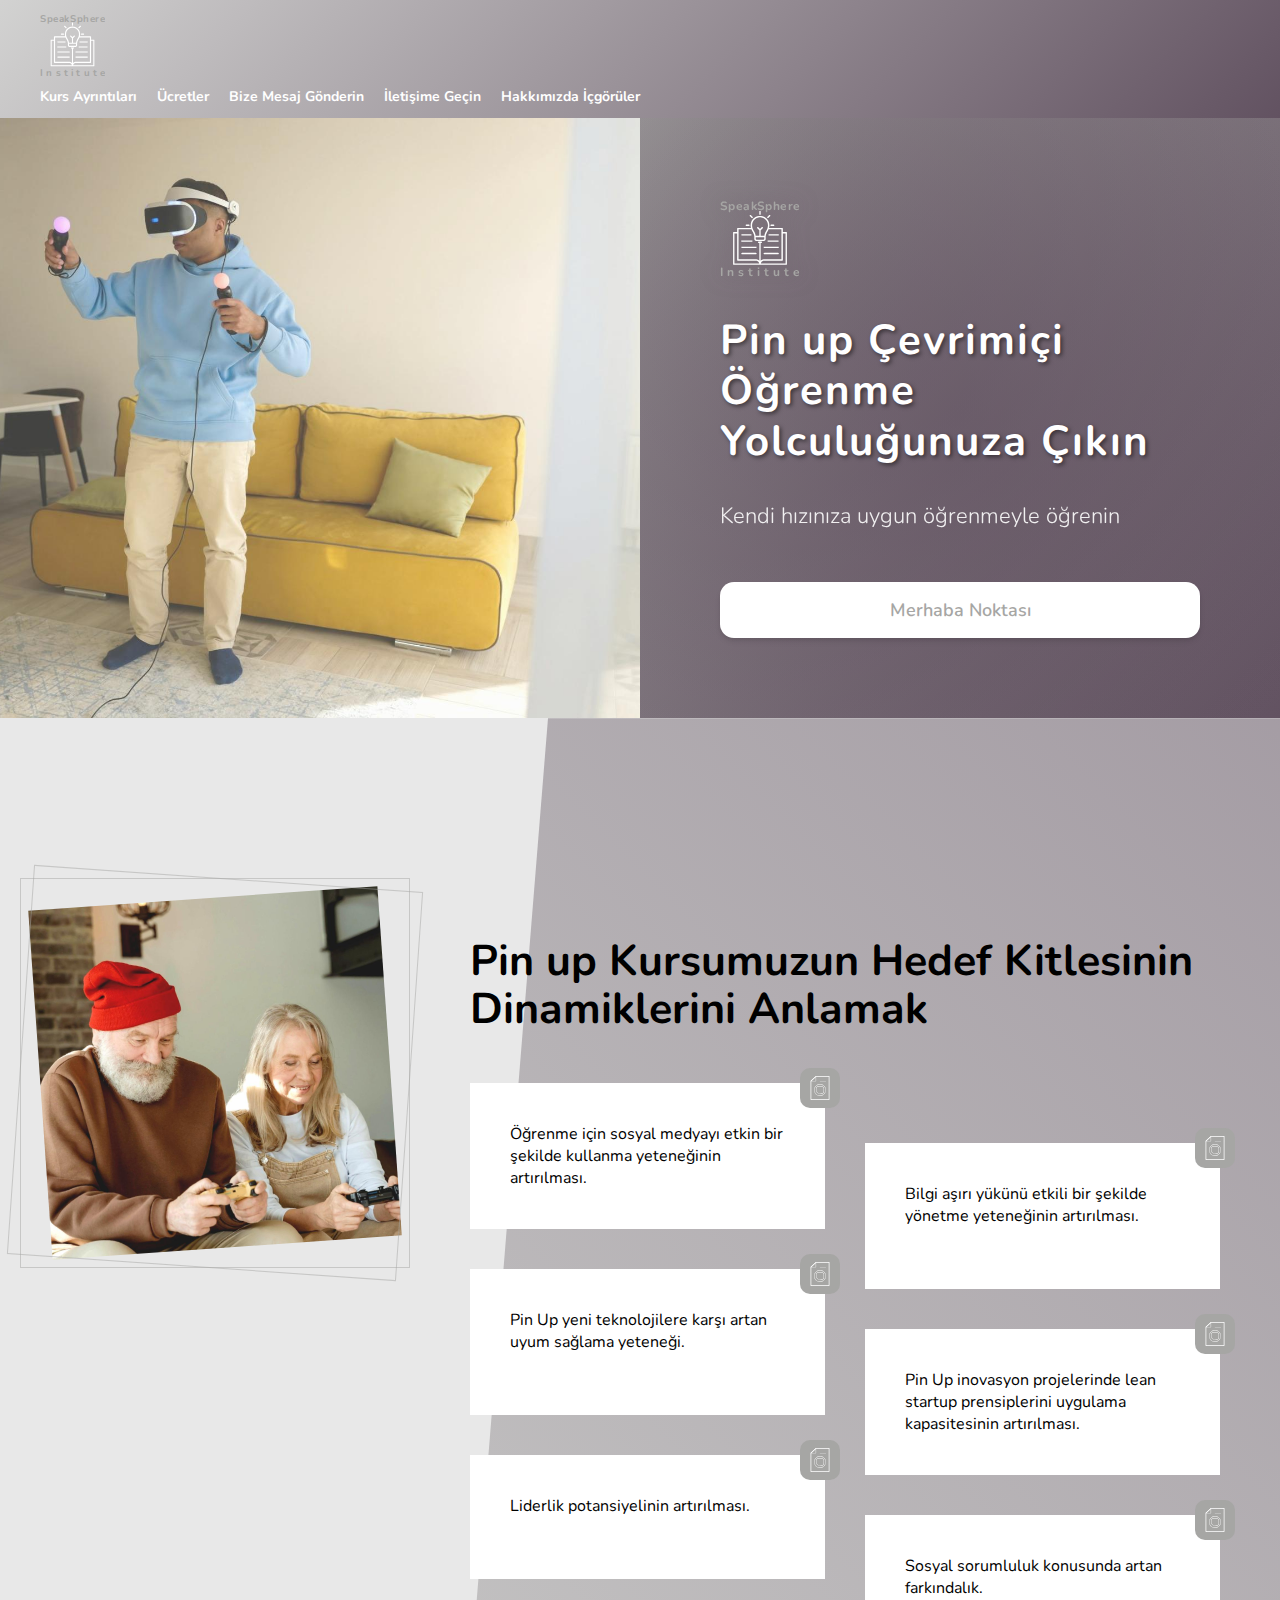
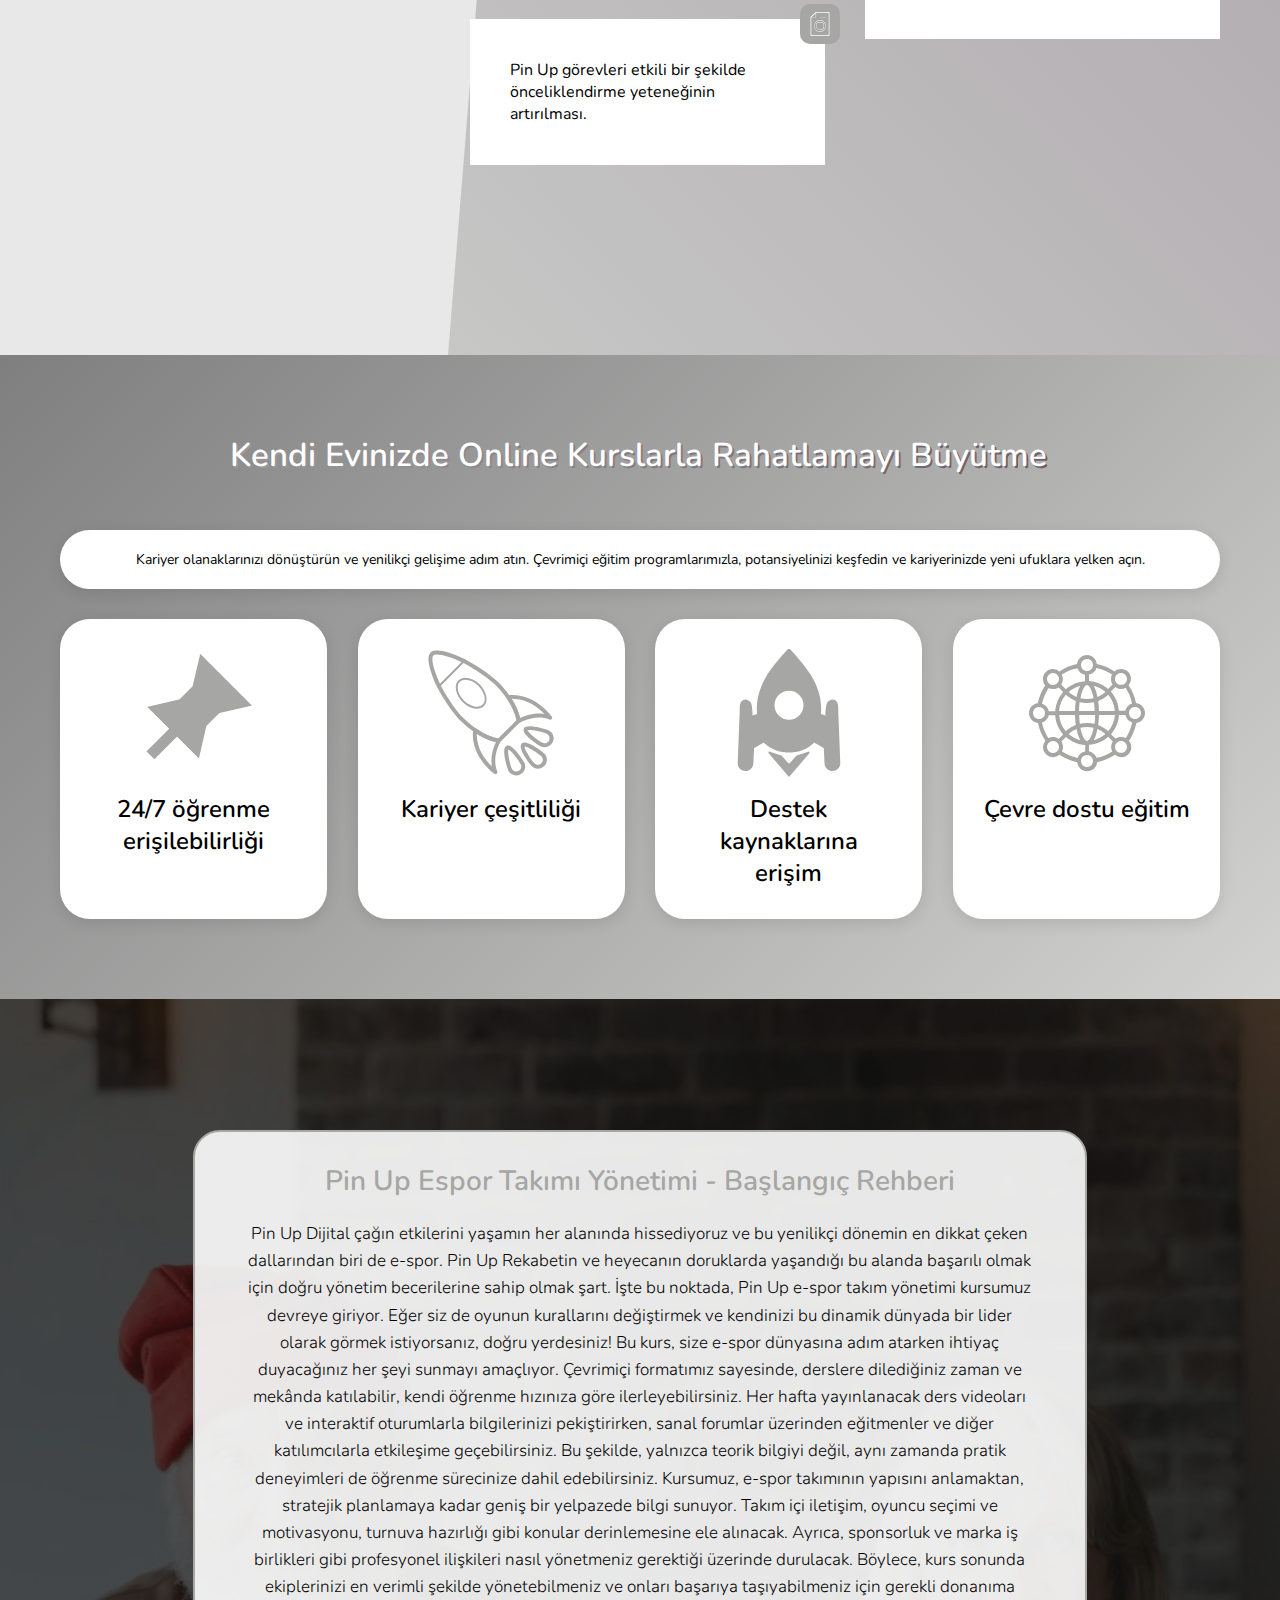
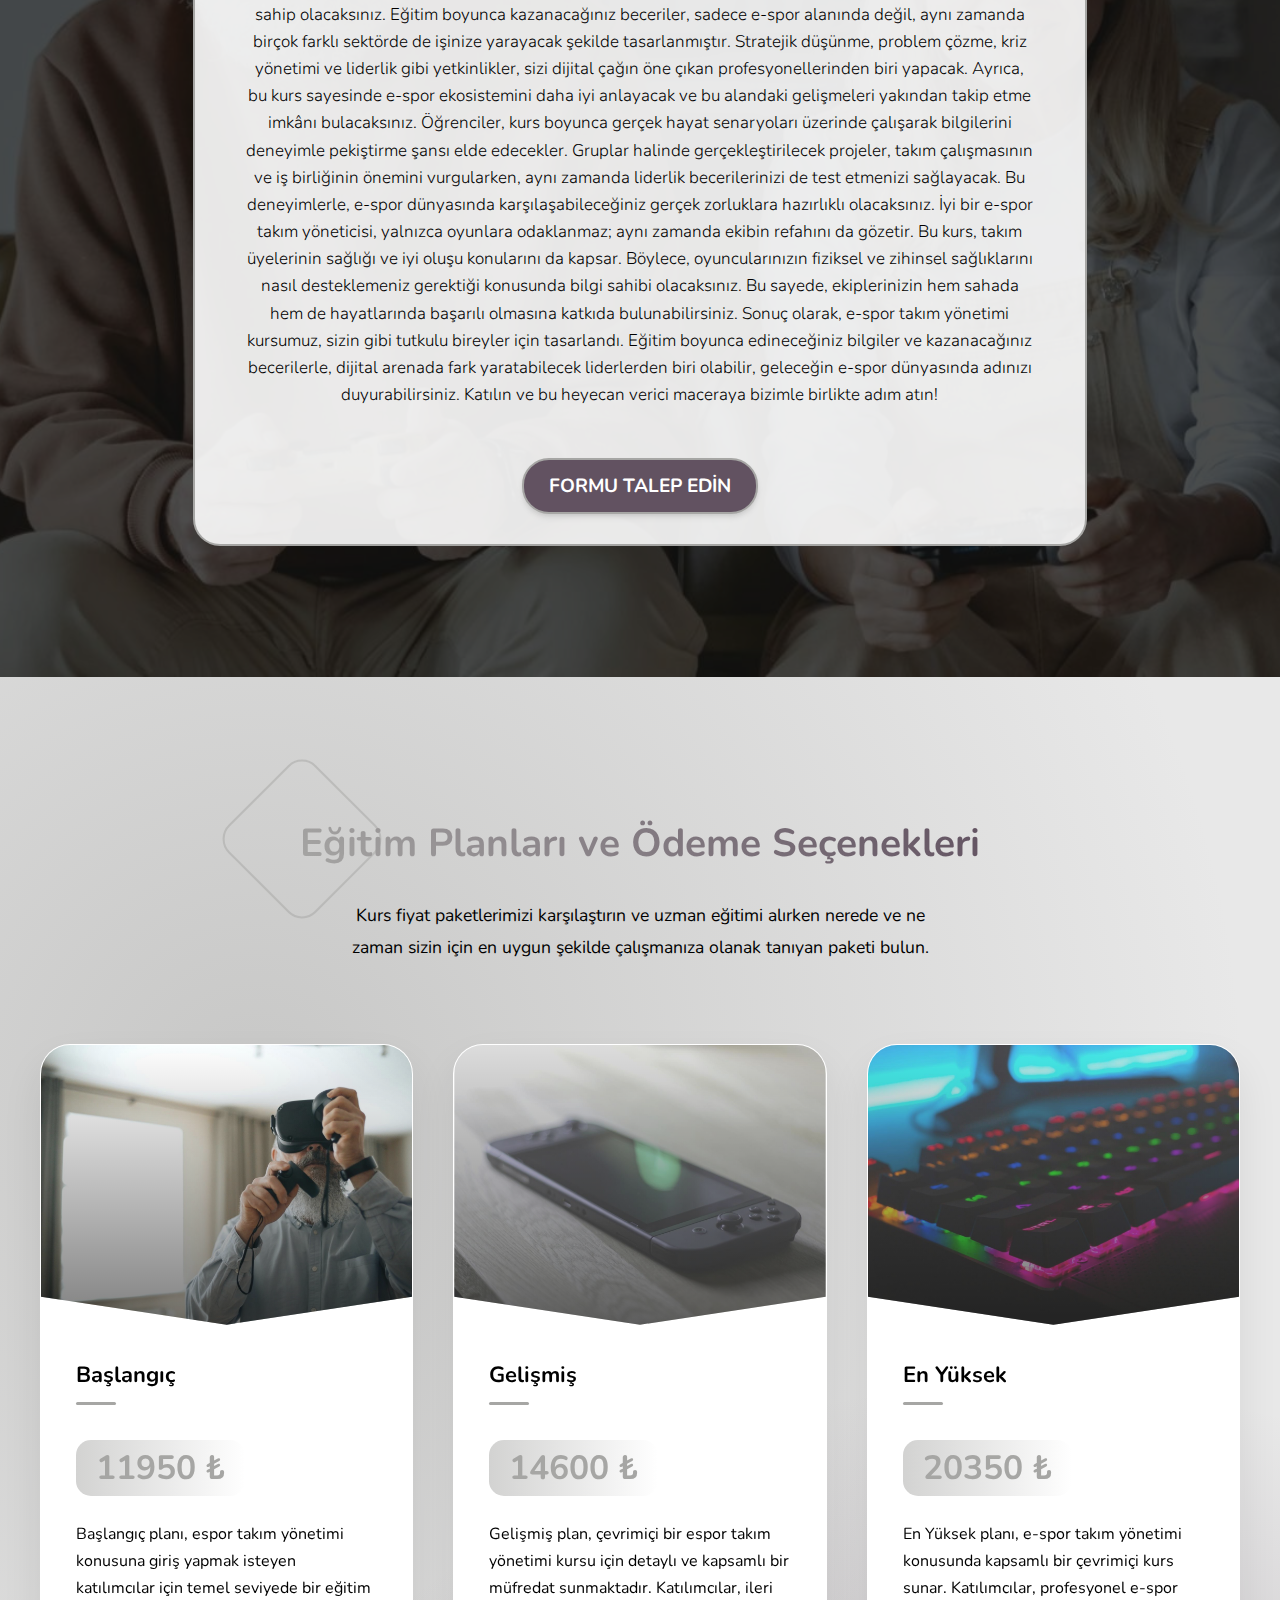
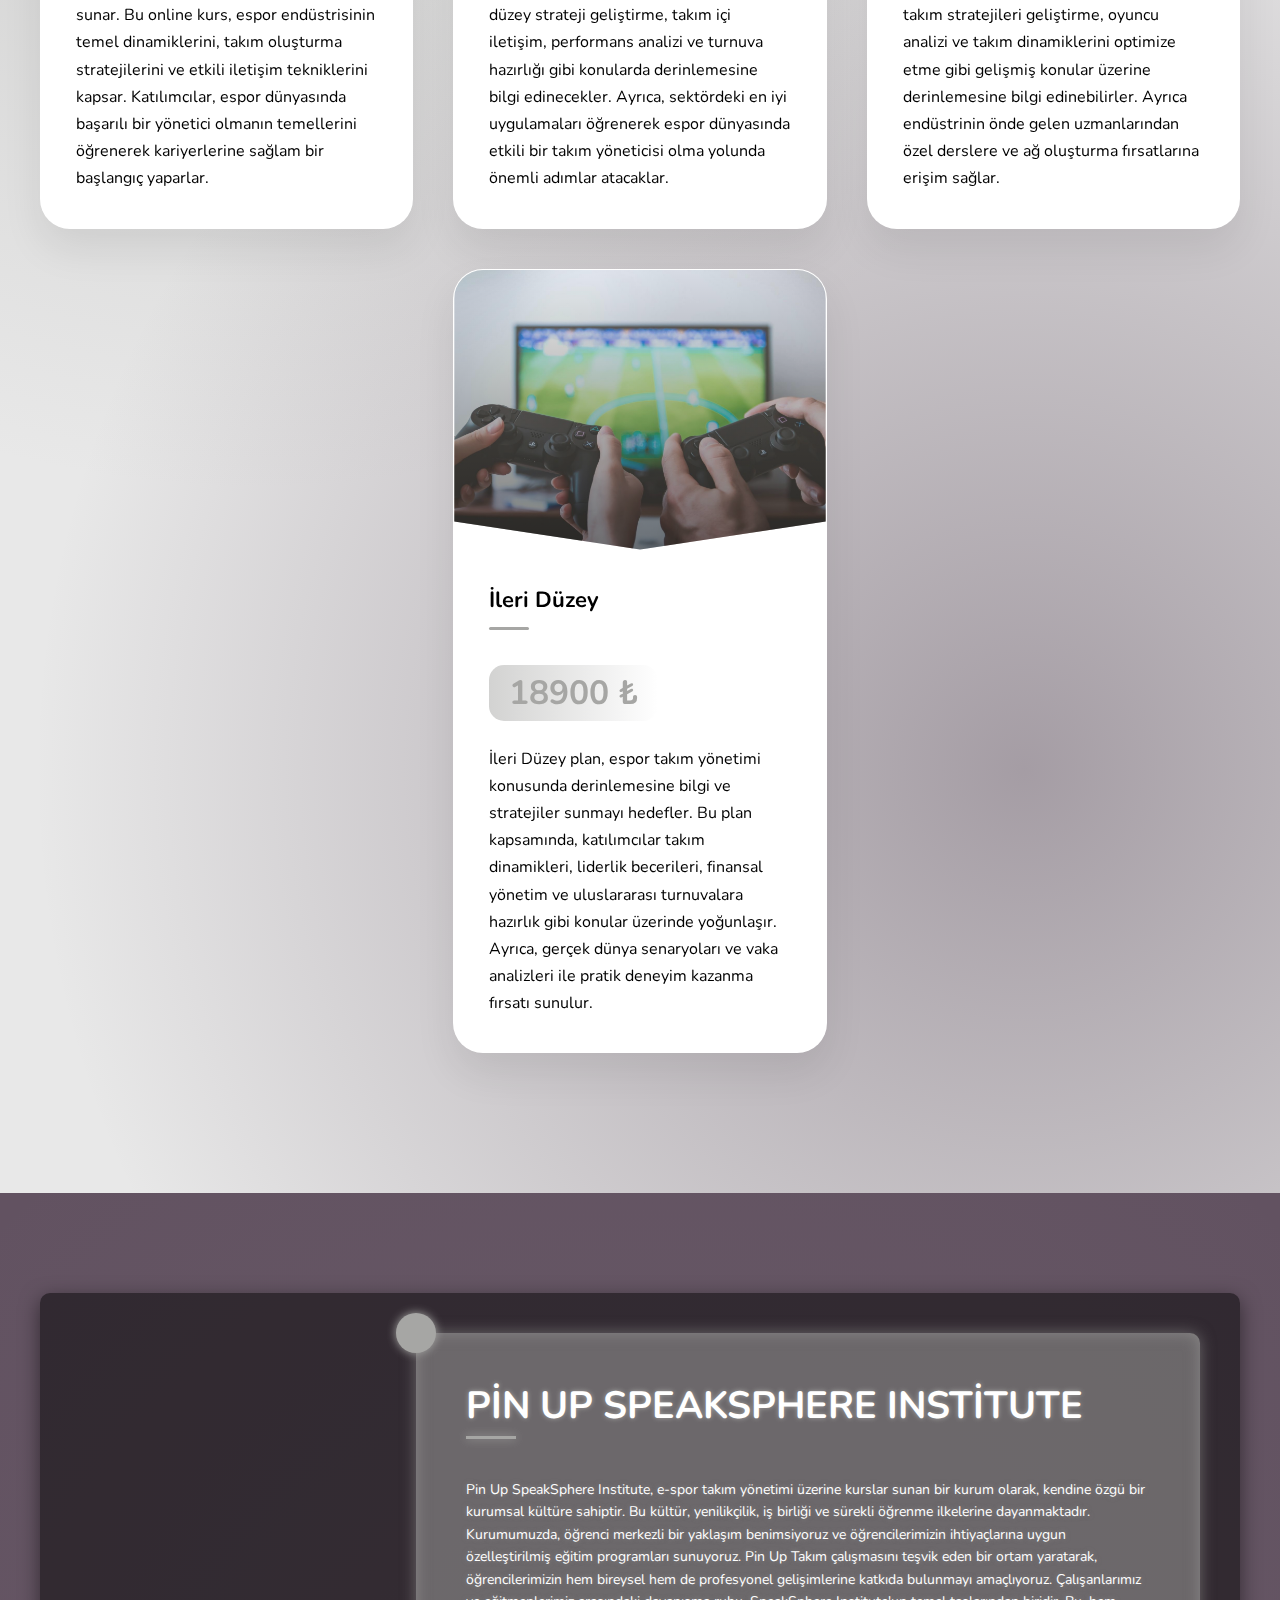
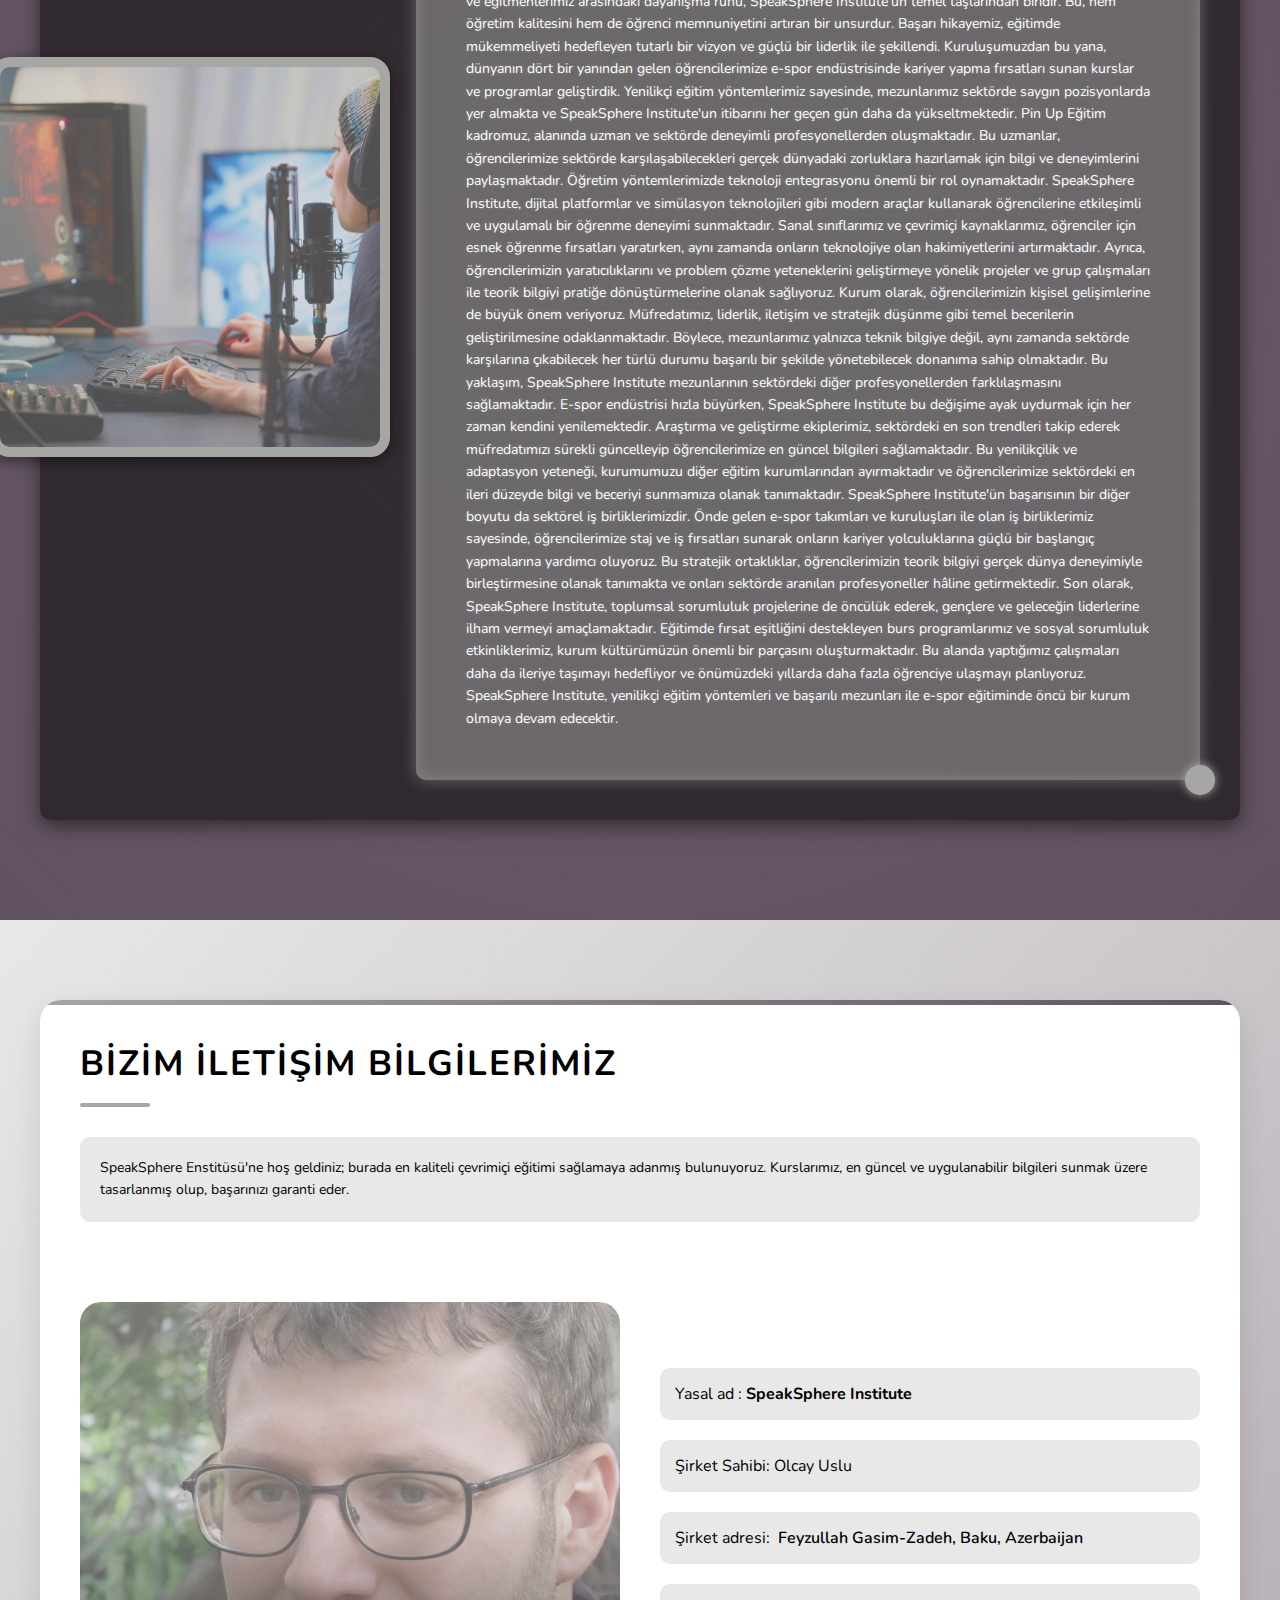
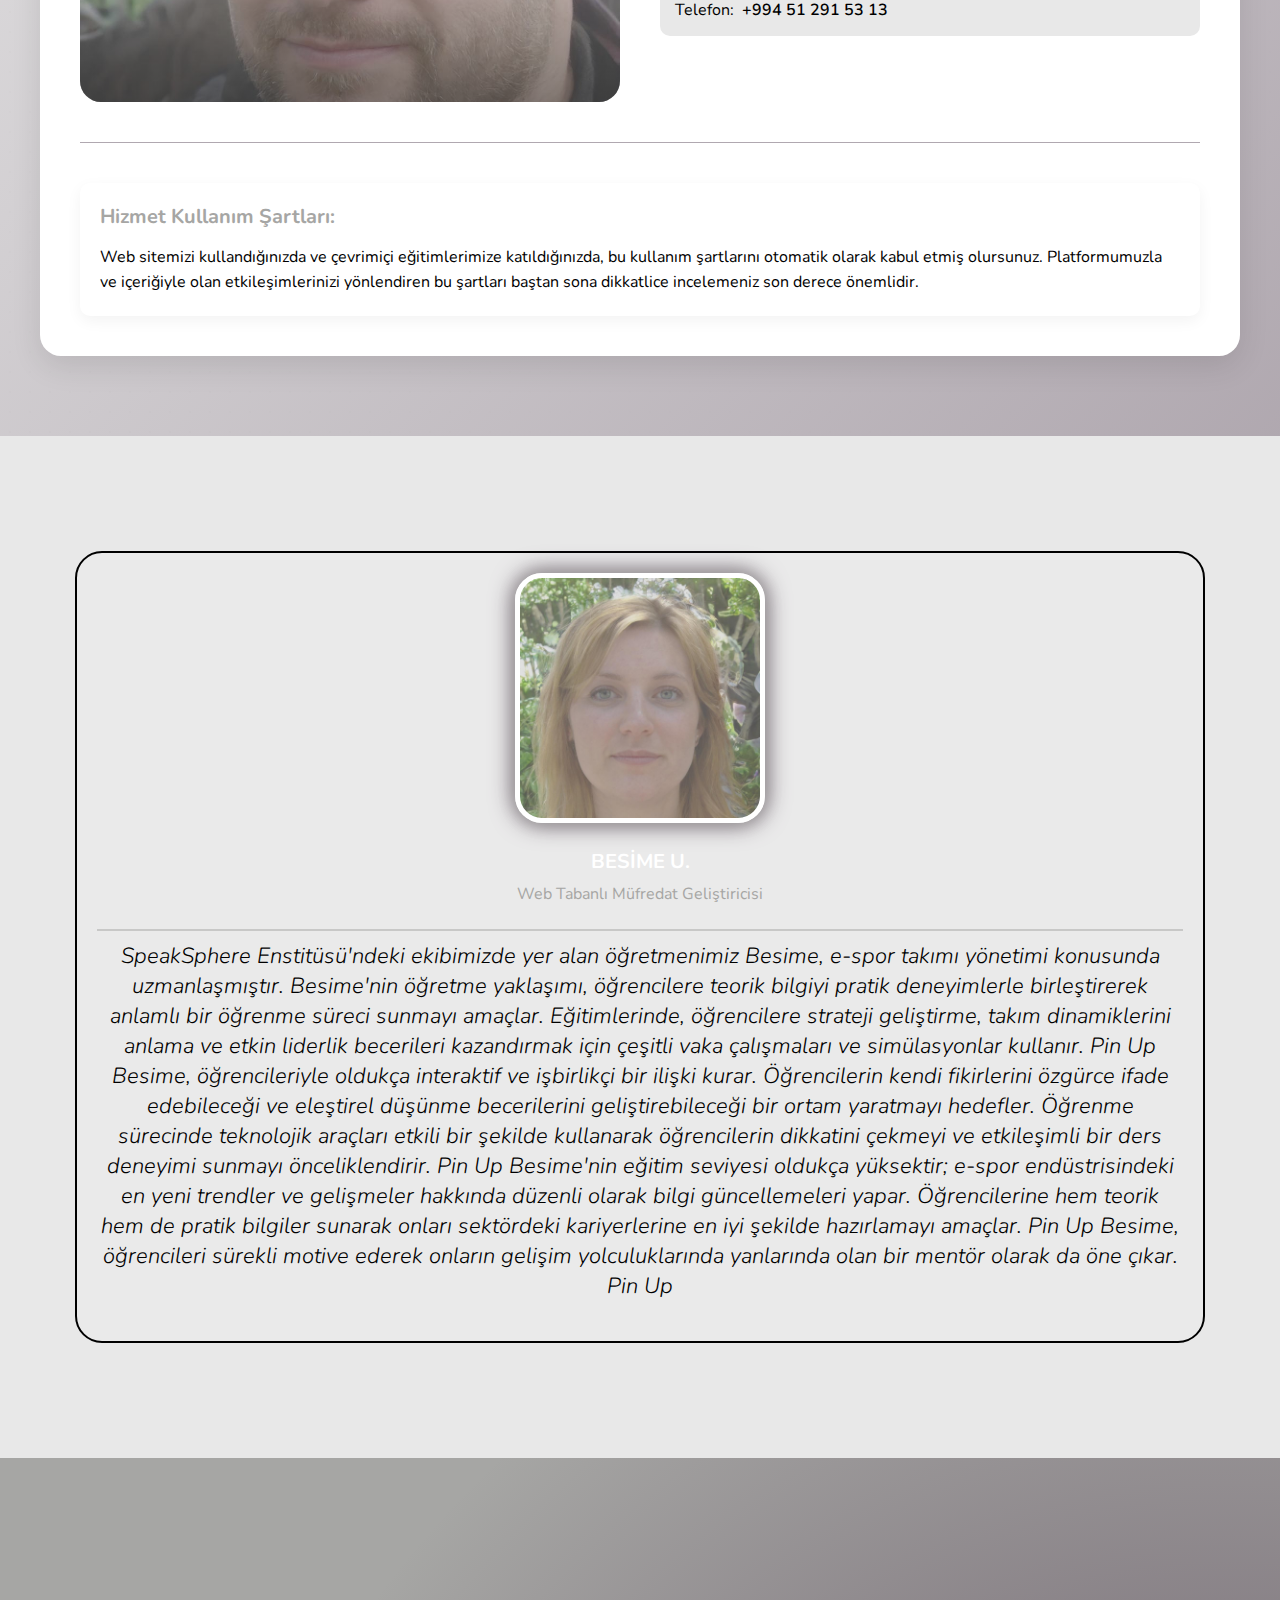
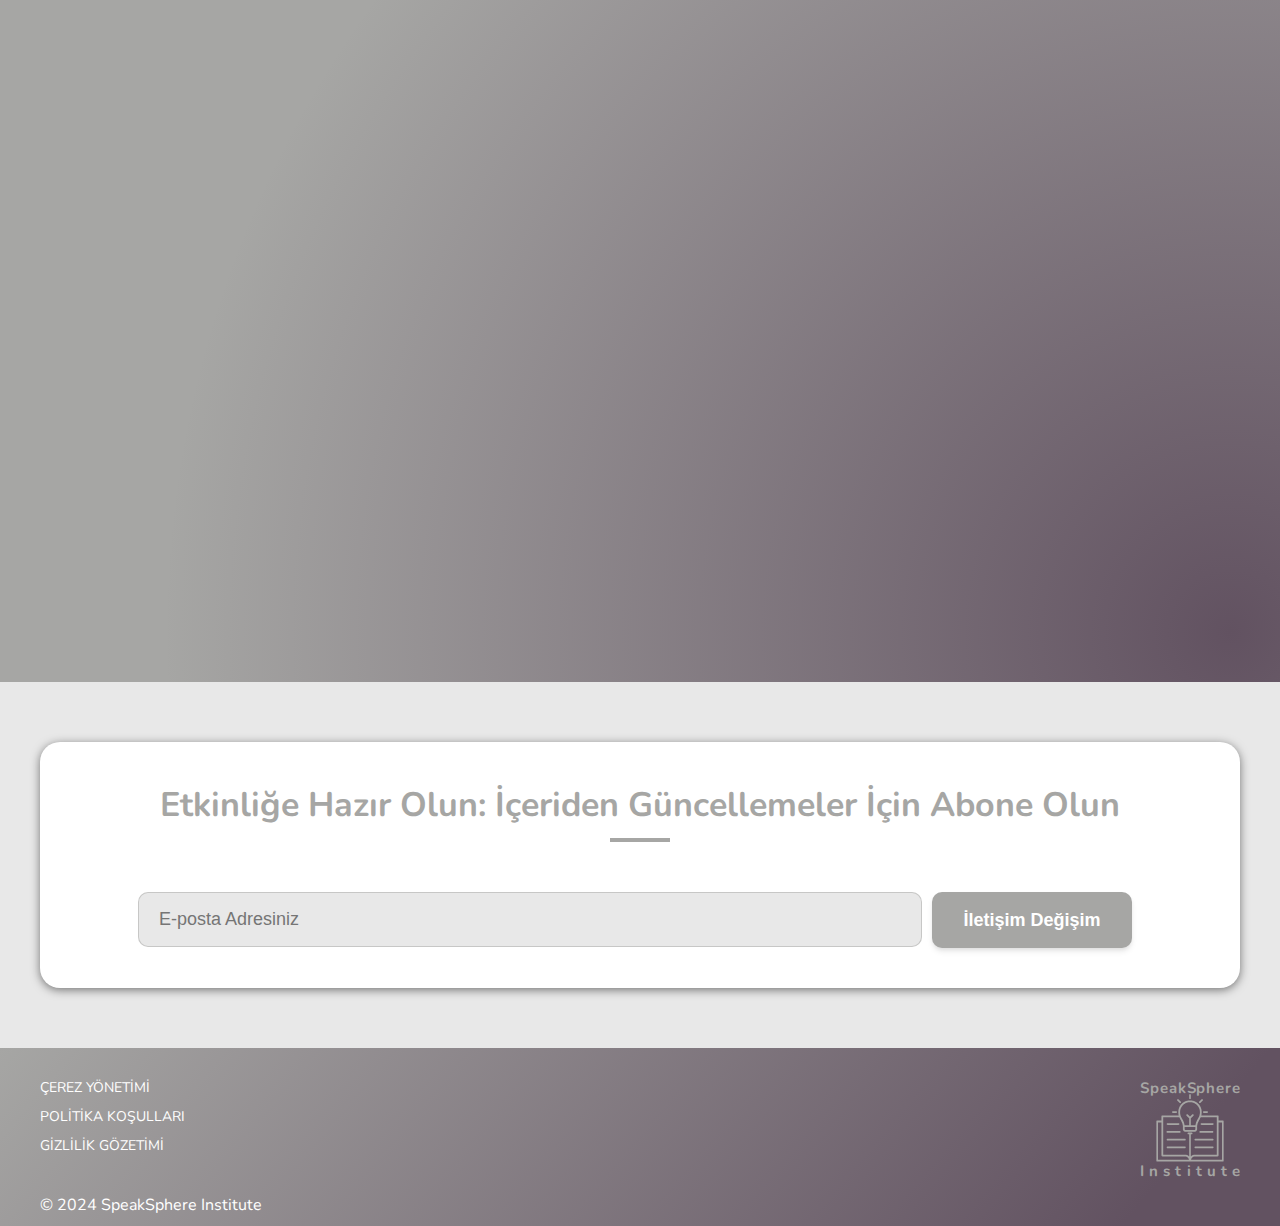
==== commit 0d5d83ba: "d" ====
--- a/index.html
+++ b/index.html
@@ -4,12 +4,12 @@
        <meta name="viewport" content="width=device-width, initial-scale=1.0">
        <meta charset="UTF-8">
        <title>
-         Espor Takımı Yönetimi - Başlangıç Rehberi
+         Pin up Espor Takımı Yönetimi - Başlangıç Rehberi
        </title>
        <meta name="twitter:site" content="Espor Takımı Yönetimi: Başlangıç Rehberi">
        <meta property="instapp:hashtags" content="Espor Takımı Yönetimi: Başlangıç Rehberi">
        <meta name="twitter:creator" content="SpeakSphere Institute">
-       <meta name="description" content="SpeakSphere Institute, e-spor takım yönetimi üzerine kurslar sunan bir kurum olarak, kendine özgü bir kurumsal kültüre sahiptir">
+       <meta name="description" content="Pin up SpeakSphere Institute, e-spor takım yönetimi üzerine kurslar sunan bir kurum olarak, kendine özgü bir kurumsal kültüre sahiptir">
        <link rel="icon" type="image/svg+xml" href="./favicon.svg">
        <link rel="preconnect" href="https://fonts.googleapis.com">
        <link rel="preconnect" href="https://fonts.gstatic.com" crossorigin="">
@@ -68,7 +68,7 @@
                               Institute
                             </text></svg>
                             <h2>
-                              Çevrimiçi Öğrenme Yolculuğunuza Çıkın
+                              Pin up Çevrimiçi Öğrenme Yolculuğunuza Çıkın
                             </h2><span>Kendi hızınıza uygun öğrenmeyle öğrenin</span>
                        </div><a href="#base-contact" class="button">Merhaba Noktası</a>
                      </div>
@@ -80,7 +80,7 @@
                      <div class="who_needs_photo" style="background: url('documentation_images/9706251834.jpg') no-repeat; background-size: cover; background-position: center;"></div>
                      <div class="who_needs_text">
                        <h2>
-                            Kursumuzun Hedef Kitlesinin Dinamiklerini Anlamak
+                            Pin up Kursumuzun Hedef Kitlesinin Dinamiklerini Anlamak
                        </h2>
                        <div class="who_needs_list">
                             <div>
@@ -108,16 +108,16 @@
                               </path>
                               <path d=
                               "M708 756c-2.4 0-4-0.8-5.6-2.4l-60.8-60.8c-2.4-2.4-3.2-7.2-0.8-10.4 34.4-52 34.4-118.4 0-170.4-2.4-3.2-1.6-7.2 0.8-10.4l60.8-60.8c1.6-1.6 4-2.4 6.4-2.4 2.4 0 4.8 1.6 5.6 3.2 70.4 91.2 70.4 219.2 0 311.2-1.6 2.4-3.2 3.2-6.4 3.2 0.8 0 0 0 0 0z m-50.4-69.6l49.6 49.6c58.4-82.4 58.4-193.6 0-276.8l-49.6 49.6c32.8 55.2 32.8 123.2 0 177.6zM601.6 470.4c-1.6 0-3.2-0.8-4.8-1.6-52-34.4-118.4-34.4-170.4 0-3.2 2.4-7.2 1.6-10.4-0.8l-60.8-60.8c-1.6-1.6-2.4-4-2.4-6.4 0-2.4 1.6-4.8 3.2-5.6 91.2-70.4 219.2-70.4 311.2 0 1.6 1.6 3.2 3.2 3.2 5.6 0 2.4-0.8 4.8-2.4 6.4l-60.8 60.8c-1.6 1.6-3.2 2.4-5.6 2.4zM512 427.2c30.4 0 61.6 8 88.8 24.8l49.6-49.6C568 344 456 344 373.6 402.4l49.6 49.6c27.2-16 58.4-24.8 88.8-24.8zM512 852.8c-65.6 0-131.2-25.6-180.8-74.4C240.8 688 232 543.2 309.6 442.4c1.6-1.6 3.2-3.2 5.6-3.2 2.4 0 4.8 0.8 6.4 2.4l60.8 60.8c2.4 2.4 3.2 7.2 0.8 10.4-40.8 60.8-32 142.4 19.2 194.4 52 52 133.6 60 194.4 19.2 3.2-2.4 7.2-1.6 10.4 0.8l60.8 60.8c1.6 1.6 2.4 4 2.4 6.4 0 2.4-1.6 4.8-3.2 5.6-45.6 35.2-100 52.8-155.2 52.8zM316.8 459.2c-67.2 94.4-56.8 224.8 26.4 307.2 82.4 82.4 212.8 92.8 307.2 25.6l-49.6-49.6c-66.4 41.6-153.6 31.2-208.8-24-56-56-65.6-142.4-25.6-209.6l-49.6-49.6zM337.6 225.6H124.8c-3.2 0-6.4-2.4-7.2-4.8-1.6-3.2-0.8-6.4 2.4-8.8L332 14.4c2.4-2.4 5.6-2.4 8.8-1.6 3.2 1.6 4.8 4 4.8 7.2v197.6c0 4-4 8-8 8z m-192.8-16h184V38.4l-184 171.2zM759.2 235.2H512c-4.8 0-8-3.2-8-8s3.2-8 8-8h247.2c4.8 0 8 3.2 8 8 0 4-3.2 8-8 8z">
-                              </path></svg>Yeni teknolojilere karşı artan uyum sağlama yeteneği.
-                            </div>
-                            <div>
-                              <svg version="1.1" viewbox="0 0 1024 1024" xmlns="http://www.w3.org/2000/svg">
-                              <path d=
-                              "M899.2 1020H124.8c-8.8 0-16-7.2-16-16V217.6c0-4.8 1.6-8.8 4.8-12L326.4 8c3.2-2.4 7.2-4 11.2-4h562.4c8.8 0 16 7.2 16 16v984c-0.8 8.8-8 16-16.8 16z m-758.4-32h743.2V36H343.2L140.8 224v764z">
-                              </path>
-                              <path d=
-                              "M708 756c-2.4 0-4-0.8-5.6-2.4l-60.8-60.8c-2.4-2.4-3.2-7.2-0.8-10.4 34.4-52 34.4-118.4 0-170.4-2.4-3.2-1.6-7.2 0.8-10.4l60.8-60.8c1.6-1.6 4-2.4 6.4-2.4 2.4 0 4.8 1.6 5.6 3.2 70.4 91.2 70.4 219.2 0 311.2-1.6 2.4-3.2 3.2-6.4 3.2 0.8 0 0 0 0 0z m-50.4-69.6l49.6 49.6c58.4-82.4 58.4-193.6 0-276.8l-49.6 49.6c32.8 55.2 32.8 123.2 0 177.6zM601.6 470.4c-1.6 0-3.2-0.8-4.8-1.6-52-34.4-118.4-34.4-170.4 0-3.2 2.4-7.2 1.6-10.4-0.8l-60.8-60.8c-1.6-1.6-2.4-4-2.4-6.4 0-2.4 1.6-4.8 3.2-5.6 91.2-70.4 219.2-70.4 311.2 0 1.6 1.6 3.2 3.2 3.2 5.6 0 2.4-0.8 4.8-2.4 6.4l-60.8 60.8c-1.6 1.6-3.2 2.4-5.6 2.4zM512 427.2c30.4 0 61.6 8 88.8 24.8l49.6-49.6C568 344 456 344 373.6 402.4l49.6 49.6c27.2-16 58.4-24.8 88.8-24.8zM512 852.8c-65.6 0-131.2-25.6-180.8-74.4C240.8 688 232 543.2 309.6 442.4c1.6-1.6 3.2-3.2 5.6-3.2 2.4 0 4.8 0.8 6.4 2.4l60.8 60.8c2.4 2.4 3.2 7.2 0.8 10.4-40.8 60.8-32 142.4 19.2 194.4 52 52 133.6 60 194.4 19.2 3.2-2.4 7.2-1.6 10.4 0.8l60.8 60.8c1.6 1.6 2.4 4 2.4 6.4 0 2.4-1.6 4.8-3.2 5.6-45.6 35.2-100 52.8-155.2 52.8zM316.8 459.2c-67.2 94.4-56.8 224.8 26.4 307.2 82.4 82.4 212.8 92.8 307.2 25.6l-49.6-49.6c-66.4 41.6-153.6 31.2-208.8-24-56-56-65.6-142.4-25.6-209.6l-49.6-49.6zM337.6 225.6H124.8c-3.2 0-6.4-2.4-7.2-4.8-1.6-3.2-0.8-6.4 2.4-8.8L332 14.4c2.4-2.4 5.6-2.4 8.8-1.6 3.2 1.6 4.8 4 4.8 7.2v197.6c0 4-4 8-8 8z m-192.8-16h184V38.4l-184 171.2zM759.2 235.2H512c-4.8 0-8-3.2-8-8s3.2-8 8-8h247.2c4.8 0 8 3.2 8 8 0 4-3.2 8-8 8z">
-                              </path></svg>İnovasyon projelerinde lean startup prensiplerini uygulama kapasitesinin artırılması.
+                              </path></svg>Pin Up yeni teknolojilere karşı artan uyum sağlama yeteneği.
+                            </div>
+                            <div>
+                              <svg version="1.1" viewbox="0 0 1024 1024" xmlns="http://www.w3.org/2000/svg">
+                              <path d=
+                              "M899.2 1020H124.8c-8.8 0-16-7.2-16-16V217.6c0-4.8 1.6-8.8 4.8-12L326.4 8c3.2-2.4 7.2-4 11.2-4h562.4c8.8 0 16 7.2 16 16v984c-0.8 8.8-8 16-16.8 16z m-758.4-32h743.2V36H343.2L140.8 224v764z">
+                              </path>
+                              <path d=
+                              "M708 756c-2.4 0-4-0.8-5.6-2.4l-60.8-60.8c-2.4-2.4-3.2-7.2-0.8-10.4 34.4-52 34.4-118.4 0-170.4-2.4-3.2-1.6-7.2 0.8-10.4l60.8-60.8c1.6-1.6 4-2.4 6.4-2.4 2.4 0 4.8 1.6 5.6 3.2 70.4 91.2 70.4 219.2 0 311.2-1.6 2.4-3.2 3.2-6.4 3.2 0.8 0 0 0 0 0z m-50.4-69.6l49.6 49.6c58.4-82.4 58.4-193.6 0-276.8l-49.6 49.6c32.8 55.2 32.8 123.2 0 177.6zM601.6 470.4c-1.6 0-3.2-0.8-4.8-1.6-52-34.4-118.4-34.4-170.4 0-3.2 2.4-7.2 1.6-10.4-0.8l-60.8-60.8c-1.6-1.6-2.4-4-2.4-6.4 0-2.4 1.6-4.8 3.2-5.6 91.2-70.4 219.2-70.4 311.2 0 1.6 1.6 3.2 3.2 3.2 5.6 0 2.4-0.8 4.8-2.4 6.4l-60.8 60.8c-1.6 1.6-3.2 2.4-5.6 2.4zM512 427.2c30.4 0 61.6 8 88.8 24.8l49.6-49.6C568 344 456 344 373.6 402.4l49.6 49.6c27.2-16 58.4-24.8 88.8-24.8zM512 852.8c-65.6 0-131.2-25.6-180.8-74.4C240.8 688 232 543.2 309.6 442.4c1.6-1.6 3.2-3.2 5.6-3.2 2.4 0 4.8 0.8 6.4 2.4l60.8 60.8c2.4 2.4 3.2 7.2 0.8 10.4-40.8 60.8-32 142.4 19.2 194.4 52 52 133.6 60 194.4 19.2 3.2-2.4 7.2-1.6 10.4 0.8l60.8 60.8c1.6 1.6 2.4 4 2.4 6.4 0 2.4-1.6 4.8-3.2 5.6-45.6 35.2-100 52.8-155.2 52.8zM316.8 459.2c-67.2 94.4-56.8 224.8 26.4 307.2 82.4 82.4 212.8 92.8 307.2 25.6l-49.6-49.6c-66.4 41.6-153.6 31.2-208.8-24-56-56-65.6-142.4-25.6-209.6l-49.6-49.6zM337.6 225.6H124.8c-3.2 0-6.4-2.4-7.2-4.8-1.6-3.2-0.8-6.4 2.4-8.8L332 14.4c2.4-2.4 5.6-2.4 8.8-1.6 3.2 1.6 4.8 4 4.8 7.2v197.6c0 4-4 8-8 8z m-192.8-16h184V38.4l-184 171.2zM759.2 235.2H512c-4.8 0-8-3.2-8-8s3.2-8 8-8h247.2c4.8 0 8 3.2 8 8 0 4-3.2 8-8 8z">
+                              </path></svg>Pin Up inovasyon projelerinde lean startup prensiplerini uygulama kapasitesinin artırılması.
                             </div>
                             <div>
                               <svg version="1.1" viewbox="0 0 1024 1024" xmlns="http://www.w3.org/2000/svg">
@@ -144,7 +144,7 @@
                               </path>
                               <path d=
                               "M708 756c-2.4 0-4-0.8-5.6-2.4l-60.8-60.8c-2.4-2.4-3.2-7.2-0.8-10.4 34.4-52 34.4-118.4 0-170.4-2.4-3.2-1.6-7.2 0.8-10.4l60.8-60.8c1.6-1.6 4-2.4 6.4-2.4 2.4 0 4.8 1.6 5.6 3.2 70.4 91.2 70.4 219.2 0 311.2-1.6 2.4-3.2 3.2-6.4 3.2 0.8 0 0 0 0 0z m-50.4-69.6l49.6 49.6c58.4-82.4 58.4-193.6 0-276.8l-49.6 49.6c32.8 55.2 32.8 123.2 0 177.6zM601.6 470.4c-1.6 0-3.2-0.8-4.8-1.6-52-34.4-118.4-34.4-170.4 0-3.2 2.4-7.2 1.6-10.4-0.8l-60.8-60.8c-1.6-1.6-2.4-4-2.4-6.4 0-2.4 1.6-4.8 3.2-5.6 91.2-70.4 219.2-70.4 311.2 0 1.6 1.6 3.2 3.2 3.2 5.6 0 2.4-0.8 4.8-2.4 6.4l-60.8 60.8c-1.6 1.6-3.2 2.4-5.6 2.4zM512 427.2c30.4 0 61.6 8 88.8 24.8l49.6-49.6C568 344 456 344 373.6 402.4l49.6 49.6c27.2-16 58.4-24.8 88.8-24.8zM512 852.8c-65.6 0-131.2-25.6-180.8-74.4C240.8 688 232 543.2 309.6 442.4c1.6-1.6 3.2-3.2 5.6-3.2 2.4 0 4.8 0.8 6.4 2.4l60.8 60.8c2.4 2.4 3.2 7.2 0.8 10.4-40.8 60.8-32 142.4 19.2 194.4 52 52 133.6 60 194.4 19.2 3.2-2.4 7.2-1.6 10.4 0.8l60.8 60.8c1.6 1.6 2.4 4 2.4 6.4 0 2.4-1.6 4.8-3.2 5.6-45.6 35.2-100 52.8-155.2 52.8zM316.8 459.2c-67.2 94.4-56.8 224.8 26.4 307.2 82.4 82.4 212.8 92.8 307.2 25.6l-49.6-49.6c-66.4 41.6-153.6 31.2-208.8-24-56-56-65.6-142.4-25.6-209.6l-49.6-49.6zM337.6 225.6H124.8c-3.2 0-6.4-2.4-7.2-4.8-1.6-3.2-0.8-6.4 2.4-8.8L332 14.4c2.4-2.4 5.6-2.4 8.8-1.6 3.2 1.6 4.8 4 4.8 7.2v197.6c0 4-4 8-8 8z m-192.8-16h184V38.4l-184 171.2zM759.2 235.2H512c-4.8 0-8-3.2-8-8s3.2-8 8-8h247.2c4.8 0 8 3.2 8 8 0 4-3.2 8-8 8z">
-                              </path></svg>Görevleri etkili bir şekilde önceliklendirme yeteneğinin artırılması.
+                              </path></svg>Pin Up görevleri etkili bir şekilde önceliklendirme yeteneğinin artırılması.
                             </div>
                        </div>
                      </div>
@@ -255,28 +255,10 @@
                                    <div class="photo" style="background: url('documentation_images/2450891637.jpg') no-repeat; background-size: cover; background-position: center"></div>
                                    <div class="text_holder">
                                      <h3>
-                                          Espor Takımı Yönetimi - Başlangıç Rehberi
+                                          Pin Up Espor Takımı Yönetimi - Başlangıç Rehberi
                                      </h3>
                                      <p>
-                                          Dijital çağın etkilerini yaşamın her alanında hissediyoruz ve bu yenilikçi dönemin en dikkat çeken dallarından biri de e-spor. Rekabetin ve heyecanın doruklarda yaşandığı bu
-                                          alanda başarılı olmak için doğru yönetim becerilerine sahip olmak şart. İşte bu noktada, e-spor takım yönetimi kursumuz devreye giriyor. Eğer siz de oyunun kurallarını
-                                          değiştirmek ve kendinizi bu dinamik dünyada bir lider olarak görmek istiyorsanız, doğru yerdesiniz! Bu kurs, size e-spor dünyasına adım atarken ihtiyaç duyacağınız her şeyi
-                                          sunmayı amaçlıyor. Çevrimiçi formatımız sayesinde, derslere dilediğiniz zaman ve mekânda katılabilir, kendi öğrenme hızınıza göre ilerleyebilirsiniz. Her hafta yayınlanacak
-                                          ders videoları ve interaktif oturumlarla bilgilerinizi pekiştirirken, sanal forumlar üzerinden eğitmenler ve diğer katılımcılarla etkileşime geçebilirsiniz. Bu şekilde,
-                                          yalnızca teorik bilgiyi değil, aynı zamanda pratik deneyimleri de öğrenme sürecinize dahil edebilirsiniz. Kursumuz, e-spor takımının yapısını anlamaktan, stratejik planlamaya
-                                          kadar geniş bir yelpazede bilgi sunuyor. Takım içi iletişim, oyuncu seçimi ve motivasyonu, turnuva hazırlığı gibi konular derinlemesine ele alınacak. Ayrıca, sponsorluk ve
-                                          marka iş birlikleri gibi profesyonel ilişkileri nasıl yönetmeniz gerektiği üzerinde durulacak. Böylece, kurs sonunda ekiplerinizi en verimli şekilde yönetebilmeniz ve onları
-                                          başarıya taşıyabilmeniz için gerekli donanıma sahip olacaksınız. Eğitim boyunca kazanacağınız beceriler, sadece e-spor alanında değil, aynı zamanda birçok farklı sektörde de
-                                          işinize yarayacak şekilde tasarlanmıştır. Stratejik düşünme, problem çözme, kriz yönetimi ve liderlik gibi yetkinlikler, sizi dijital çağın öne çıkan profesyonellerinden biri
-                                          yapacak. Ayrıca, bu kurs sayesinde e-spor ekosistemini daha iyi anlayacak ve bu alandaki gelişmeleri yakından takip etme imkânı bulacaksınız. Öğrenciler, kurs boyunca gerçek
-                                          hayat senaryoları üzerinde çalışarak bilgilerini deneyimle pekiştirme şansı elde edecekler. Gruplar halinde gerçekleştirilecek projeler, takım çalışmasının ve iş birliğinin
-                                          önemini vurgularken, aynı zamanda liderlik becerilerinizi de test etmenizi sağlayacak. Bu deneyimlerle, e-spor dünyasında karşılaşabileceğiniz gerçek zorluklara hazırlıklı
-                                          olacaksınız. İyi bir e-spor takım yöneticisi, yalnızca oyunlara odaklanmaz; aynı zamanda ekibin refahını da gözetir. Bu kurs, takım üyelerinin sağlığı ve iyi oluşu konularını
-                                          da kapsar. Böylece, oyuncularınızın fiziksel ve zihinsel sağlıklarını nasıl desteklemeniz gerektiği konusunda bilgi sahibi olacaksınız. Bu sayede, ekiplerinizin hem sahada hem
-                                          de hayatlarında başarılı olmasına katkıda bulunabilirsiniz. Sonuç olarak, e-spor takım yönetimi kursumuz, sizin gibi tutkulu bireyler için tasarlandı. Eğitim boyunca
-                                          edineceğiniz bilgiler ve kazanacağınız becerilerle, dijital arenada fark yaratabilecek liderlerden biri olabilir, geleceğin e-spor dünyasında adınızı duyurabilirsiniz. Katılın
-                                          ve bu heyecan verici maceraya bizimle birlikte adım atın!
-                                     </p><a href="#base-contact" class="button">Formu Talep Edin</a>
+                                          Pin Up Dijital çağın etkilerini yaşamın her alanında hissediyoruz ve bu yenilikçi dönemin en dikkat çeken dallarından biri de e-spor. Pin Up Rekabetin ve heyecanın doruklarda yaşandığı bu alanda başarılı olmak için doğru yönetim becerilerine sahip olmak şart. İşte bu noktada, Pin Up e-spor takım yönetimi kursumuz devreye giriyor. Eğer siz de oyunun kurallarını değiştirmek ve kendinizi bu dinamik dünyada bir lider olarak görmek istiyorsanız, doğru yerdesiniz! Bu kurs, size e-spor dünyasına adım atarken ihtiyaç duyacağınız her şeyi sunmayı amaçlıyor. Çevrimiçi formatımız sayesinde, derslere dilediğiniz zaman ve mekânda katılabilir, kendi öğrenme hızınıza göre ilerleyebilirsiniz. Her hafta yayınlanacak ders videoları ve interaktif oturumlarla bilgilerinizi pekiştirirken, sanal forumlar üzerinden eğitmenler ve diğer katılımcılarla etkileşime geçebilirsiniz. Bu şekilde, yalnızca teorik bilgiyi değil, aynı zamanda pratik deneyimleri de öğrenme sürecinize dahil edebilirsiniz. Kursumuz, e-spor takımının yapısını anlamaktan, stratejik planlamaya kadar geniş bir yelpazede bilgi sunuyor. Takım içi iletişim, oyuncu seçimi ve motivasyonu, turnuva hazırlığı gibi konular derinlemesine ele alınacak. Ayrıca, sponsorluk ve marka iş birlikleri gibi profesyonel ilişkileri nasıl yönetmeniz gerektiği üzerinde durulacak. Böylece, kurs sonunda ekiplerinizi en verimli şekilde yönetebilmeniz ve onları başarıya taşıyabilmeniz için gerekli donanıma sahip olacaksınız. Eğitim boyunca kazanacağınız beceriler, sadece e-spor alanında değil, aynı zamanda birçok farklı sektörde de işinize yarayacak şekilde tasarlanmıştır. Stratejik düşünme, problem çözme, kriz yönetimi ve liderlik gibi yetkinlikler, sizi dijital çağın öne çıkan profesyonellerinden biri yapacak. Ayrıca, bu kurs sayesinde e-spor ekosistemini daha iyi anlayacak ve bu alandaki gelişmeleri yakından takip etme imkânı bulacaksınız. Öğrenciler, kurs boyunca gerçek hayat senaryoları üzerinde çalışarak bilgilerini deneyimle pekiştirme şansı elde edecekler. Gruplar halinde gerçekleştirilecek projeler, takım çalışmasının ve iş birliğinin önemini vurgularken, aynı zamanda liderlik becerilerinizi de test etmenizi sağlayacak. Bu deneyimlerle, e-spor dünyasında karşılaşabileceğiniz gerçek zorluklara hazırlıklı olacaksınız. İyi bir e-spor takım yöneticisi, yalnızca oyunlara odaklanmaz; aynı zamanda ekibin refahını da gözetir. Bu kurs, takım üyelerinin sağlığı ve iyi oluşu konularını da kapsar. Böylece, oyuncularınızın fiziksel ve zihinsel sağlıklarını nasıl desteklemeniz gerektiği konusunda bilgi sahibi olacaksınız. Bu sayede, ekiplerinizin hem sahada hem de hayatlarında başarılı olmasına katkıda bulunabilirsiniz. Sonuç olarak, e-spor takım yönetimi kursumuz, sizin gibi tutkulu bireyler için tasarlandı. Eğitim boyunca edineceğiniz bilgiler ve kazanacağınız becerilerle, dijital arenada fark yaratabilecek liderlerden biri olabilir, geleceğin e-spor dünyasında adınızı duyurabilirsiniz. Katılın ve bu heyecan verici maceraya bizimle birlikte adım atın!                                     </p><a href="#base-contact" class="button">Formu Talep Edin</a>
                                    </div>
                               </div>
                             </div>
@@ -362,32 +344,16 @@
                             <div class="photo" style="background: url('documentation_images/1609243587.jpg') no-repeat; background-size: cover; background-position: center"></div>
                             <div class="style_element">
                               <h2>
-                                   SpeakSphere Institute
+                                   Pin up SpeakSphere Institute
                               </h2>
                               <p>
-                                   SpeakSphere Institute, e-spor takım yönetimi üzerine kurslar sunan bir kurum olarak, kendine özgü bir kurumsal kültüre sahiptir. Bu kültür, yenilikçilik, iş birliği ve sürekli
-                                   öğrenme ilkelerine dayanmaktadır. Kurumumuzda, öğrenci merkezli bir yaklaşım benimsiyoruz ve öğrencilerimizin ihtiyaçlarına uygun özelleştirilmiş eğitim programları sunuyoruz.
-                                   Takım çalışmasını teşvik eden bir ortam yaratarak, öğrencilerimizin hem bireysel hem de profesyonel gelişimlerine katkıda bulunmayı amaçlıyoruz. Çalışanlarımız ve eğitmenlerimiz
-                                   arasındaki dayanışma ruhu, SpeakSphere Institute'un temel taşlarından biridir. Bu, hem öğretim kalitesini hem de öğrenci memnuniyetini artıran bir unsurdur. Başarı hikayemiz,
-                                   eğitimde mükemmeliyeti hedefleyen tutarlı bir vizyon ve güçlü bir liderlik ile şekillendi. Kuruluşumuzdan bu yana, dünyanın dört bir yanından gelen öğrencilerimize e-spor
-                                   endüstrisinde kariyer yapma fırsatları sunan kurslar ve programlar geliştirdik. Yenilikçi eğitim yöntemlerimiz sayesinde, mezunlarımız sektörde saygın pozisyonlarda yer almakta ve
-                                   SpeakSphere Institute'un itibarını her geçen gün daha da yükseltmektedir. Eğitim kadromuz, alanında uzman ve sektörde deneyimli profesyonellerden oluşmaktadır. Bu uzmanlar,
-                                   öğrencilerimize sektörde karşılaşabilecekleri gerçek dünyadaki zorluklara hazırlamak için bilgi ve deneyimlerini paylaşmaktadır. Öğretim yöntemlerimizde teknoloji entegrasyonu
-                                   önemli bir rol oynamaktadır. SpeakSphere Institute, dijital platformlar ve simülasyon teknolojileri gibi modern araçlar kullanarak öğrencilerine etkileşimli ve uygulamalı bir
-                                   öğrenme deneyimi sunmaktadır. Sanal sınıflarımız ve çevrimiçi kaynaklarımız, öğrenciler için esnek öğrenme fırsatları yaratırken, aynı zamanda onların teknolojiye olan
-                                   hakimiyetlerini artırmaktadır. Ayrıca, öğrencilerimizin yaratıcılıklarını ve problem çözme yeteneklerini geliştirmeye yönelik projeler ve grup çalışmaları ile teorik bilgiyi
-                                   pratiğe dönüştürmelerine olanak sağlıyoruz. Kurum olarak, öğrencilerimizin kişisel gelişimlerine de büyük önem veriyoruz. Müfredatımız, liderlik, iletişim ve stratejik düşünme
-                                   gibi temel becerilerin geliştirilmesine odaklanmaktadır. Böylece, mezunlarımız yalnızca teknik bilgiye değil, aynı zamanda sektörde karşılarına çıkabilecek her türlü durumu
-                                   başarılı bir şekilde yönetebilecek donanıma sahip olmaktadır. Bu yaklaşım, SpeakSphere Institute mezunlarının sektördeki diğer profesyonellerden farklılaşmasını sağlamaktadır.
-                                   E-spor endüstrisi hızla büyürken, SpeakSphere Institute bu değişime ayak uydurmak için her zaman kendini yenilemektedir. Araştırma ve geliştirme ekiplerimiz, sektördeki en son
-                                   trendleri takip ederek müfredatımızı sürekli güncelleyip öğrencilerimize en güncel bilgileri sağlamaktadır. Bu yenilikçilik ve adaptasyon yeteneği, kurumumuzu diğer eğitim
-                                   kurumlarından ayırmaktadır ve öğrencilerimize sektördeki en ileri düzeyde bilgi ve beceriyi sunmamıza olanak tanımaktadır. SpeakSphere Institute'ün başarısının bir diğer boyutu da
-                                   sektörel iş birliklerimizdir. Önde gelen e-spor takımları ve kuruluşları ile olan iş birliklerimiz sayesinde, öğrencilerimize staj ve iş fırsatları sunarak onların kariyer
-                                   yolculuklarına güçlü bir başlangıç yapmalarına yardımcı oluyoruz. Bu stratejik ortaklıklar, öğrencilerimizin teorik bilgiyi gerçek dünya deneyimiyle birleştirmesine olanak
-                                   tanımakta ve onları sektörde aranılan profesyoneller hâline getirmektedir. Son olarak, SpeakSphere Institute, toplumsal sorumluluk projelerine de öncülük ederek, gençlere ve
-                                   geleceğin liderlerine ilham vermeyi amaçlamaktadır. Eğitimde fırsat eşitliğini destekleyen burs programlarımız ve sosyal sorumluluk etkinliklerimiz, kurum kültürümüzün önemli bir
-                                   parçasını oluşturmaktadır. Bu alanda yaptığımız çalışmaları daha da ileriye taşımayı hedefliyor ve önümüzdeki yıllarda daha fazla öğrenciye ulaşmayı planlıyoruz. SpeakSphere
-                                   Institute, yenilikçi eğitim yöntemleri ve başarılı mezunları ile e-spor eğitiminde öncü bir kurum olmaya devam edecektir.
+                                   Pin Up SpeakSphere Institute, e-spor takım yönetimi üzerine kurslar sunan bir kurum olarak, kendine özgü bir kurumsal kültüre sahiptir. Bu kültür, yenilikçilik, iş birliği ve sürekli öğrenme ilkelerine dayanmaktadır. Kurumumuzda, öğrenci merkezli bir yaklaşım benimsiyoruz ve öğrencilerimizin ihtiyaçlarına uygun özelleştirilmiş eğitim programları sunuyoruz. Pin Up Takım çalışmasını teşvik eden bir ortam yaratarak, öğrencilerimizin hem bireysel hem de profesyonel gelişimlerine katkıda bulunmayı amaçlıyoruz. Çalışanlarımız ve eğitmenlerimiz arasındaki dayanışma ruhu, SpeakSphere Institute'un temel taşlarından biridir. Bu, hem öğretim kalitesini hem de öğrenci memnuniyetini artıran bir unsurdur. Başarı hikayemiz, eğitimde mükemmeliyeti hedefleyen tutarlı bir vizyon ve güçlü bir liderlik ile şekillendi. Kuruluşumuzdan bu yana, dünyanın dört bir yanından gelen öğrencilerimize e-spor endüstrisinde kariyer yapma fırsatları sunan kurslar ve programlar geliştirdik. Yenilikçi eğitim yöntemlerimiz sayesinde, mezunlarımız sektörde saygın pozisyonlarda yer almakta ve SpeakSphere Institute'un itibarını her geçen gün daha da yükseltmektedir. Pin Up Eğitim kadromuz, alanında uzman ve sektörde deneyimli profesyonellerden oluşmaktadır. Bu uzmanlar, öğrencilerimize sektörde karşılaşabilecekleri gerçek dünyadaki zorluklara hazırlamak için bilgi ve deneyimlerini paylaşmaktadır. Öğretim yöntemlerimizde teknoloji entegrasyonu önemli bir rol oynamaktadır. SpeakSphere Institute, dijital platformlar ve simülasyon teknolojileri gibi modern araçlar kullanarak öğrencilerine etkileşimli ve uygulamalı bir öğrenme deneyimi sunmaktadır. Sanal sınıflarımız ve çevrimiçi kaynaklarımız, öğrenciler için esnek öğrenme fırsatları yaratırken, aynı zamanda onların teknolojiye olan hakimiyetlerini artırmaktadır. Ayrıca, öğrencilerimizin yaratıcılıklarını ve problem çözme yeteneklerini geliştirmeye yönelik projeler ve grup çalışmaları ile teorik bilgiyi pratiğe dönüştürmelerine olanak sağlıyoruz. Kurum olarak, öğrencilerimizin kişisel gelişimlerine de büyük önem veriyoruz. Müfredatımız, liderlik, iletişim ve stratejik düşünme gibi temel becerilerin geliştirilmesine odaklanmaktadır. Böylece, mezunlarımız yalnızca teknik bilgiye değil, aynı zamanda sektörde karşılarına çıkabilecek her türlü durumu başarılı bir şekilde yönetebilecek donanıma sahip olmaktadır. Bu yaklaşım, SpeakSphere Institute mezunlarının sektördeki diğer profesyonellerden farklılaşmasını sağlamaktadır. E-spor endüstrisi hızla büyürken, SpeakSphere Institute bu değişime ayak uydurmak için her zaman kendini yenilemektedir. Araştırma ve geliştirme ekiplerimiz, sektördeki en son trendleri takip ederek müfredatımızı sürekli güncelleyip öğrencilerimize en güncel bilgileri sağlamaktadır. Bu yenilikçilik ve adaptasyon yeteneği, kurumumuzu diğer eğitim kurumlarından ayırmaktadır ve öğrencilerimize sektördeki en ileri düzeyde bilgi ve beceriyi sunmamıza olanak tanımaktadır. SpeakSphere Institute'ün başarısının bir diğer boyutu da sektörel iş birliklerimizdir. Önde gelen e-spor takımları ve kuruluşları ile olan iş birliklerimiz sayesinde, öğrencilerimize staj ve iş fırsatları sunarak onların kariyer yolculuklarına güçlü bir başlangıç yapmalarına yardımcı oluyoruz. Bu stratejik ortaklıklar, öğrencilerimizin teorik bilgiyi gerçek dünya deneyimiyle birleştirmesine olanak tanımakta ve onları sektörde aranılan profesyoneller hâline getirmektedir. Son olarak, SpeakSphere Institute, toplumsal sorumluluk projelerine de öncülük ederek, gençlere ve geleceğin liderlerine ilham vermeyi amaçlamaktadır. Eğitimde fırsat eşitliğini destekleyen burs programlarımız ve sosyal sorumluluk etkinliklerimiz, kurum kültürümüzün önemli bir parçasını oluşturmaktadır. Bu alanda yaptığımız çalışmaları daha da ileriye taşımayı hedefliyor ve önümüzdeki yıllarda daha fazla öğrenciye ulaşmayı planlıyoruz. SpeakSphere Institute, yenilikçi eğitim yöntemleri ve başarılı mezunları ile e-spor eğitiminde öncü bir kurum olmaya devam edecektir.
+
+
+
+
+
+
                               </p>
                             </div>
                        </div>
@@ -451,14 +417,7 @@
                                    Besime U.
                               </p><span>Web Tabanlı Müfredat Geliştiricisi</span>
                               <p class="quote">
-                                   SpeakSphere Enstitüsü'ndeki ekibimizde yer alan öğretmenimiz Besime, e-spor takımı yönetimi konusunda uzmanlaşmıştır. Besime'nin öğretme yaklaşımı, öğrencilere teorik bilgiyi
-                                   pratik deneyimlerle birleştirerek anlamlı bir öğrenme süreci sunmayı amaçlar. Eğitimlerinde, öğrencilere strateji geliştirme, takım dinamiklerini anlama ve etkin liderlik
-                                   becerileri kazandırmak için çeşitli vaka çalışmaları ve simülasyonlar kullanır. Besime, öğrencileriyle oldukça interaktif ve işbirlikçi bir ilişki kurar. Öğrencilerin kendi
-                                   fikirlerini özgürce ifade edebileceği ve eleştirel düşünme becerilerini geliştirebileceği bir ortam yaratmayı hedefler. Öğrenme sürecinde teknolojik araçları etkili bir şekilde
-                                   kullanarak öğrencilerin dikkatini çekmeyi ve etkileşimli bir ders deneyimi sunmayı önceliklendirir. Besime'nin eğitim seviyesi oldukça yüksektir; e-spor endüstrisindeki en yeni
-                                   trendler ve gelişmeler hakkında düzenli olarak bilgi güncellemeleri yapar. Öğrencilerine hem teorik hem de pratik bilgiler sunarak onları sektördeki kariyerlerine en iyi şekilde
-                                   hazırlamayı amaçlar. Besime, öğrencileri sürekli motive ederek onların gelişim yolculuklarında yanlarında olan bir mentör olarak da öne çıkar.
-                              </p>
+                                   SpeakSphere Enstitüsü'ndeki ekibimizde yer alan öğretmenimiz Besime, e-spor takımı yönetimi konusunda uzmanlaşmıştır. Besime'nin öğretme yaklaşımı, öğrencilere teorik bilgiyi pratik deneyimlerle birleştirerek anlamlı bir öğrenme süreci sunmayı amaçlar. Eğitimlerinde, öğrencilere strateji geliştirme, takım dinamiklerini anlama ve etkin liderlik becerileri kazandırmak için çeşitli vaka çalışmaları ve simülasyonlar kullanır. Pin Up Besime, öğrencileriyle oldukça interaktif ve işbirlikçi bir ilişki kurar. Öğrencilerin kendi fikirlerini özgürce ifade edebileceği ve eleştirel düşünme becerilerini geliştirebileceği bir ortam yaratmayı hedefler. Öğrenme sürecinde teknolojik araçları etkili bir şekilde kullanarak öğrencilerin dikkatini çekmeyi ve etkileşimli bir ders deneyimi sunmayı önceliklendirir. Pin Up Besime'nin eğitim seviyesi oldukça yüksektir; e-spor endüstrisindeki en yeni trendler ve gelişmeler hakkında düzenli olarak bilgi güncellemeleri yapar. Öğrencilerine hem teorik hem de pratik bilgiler sunarak onları sektördeki kariyerlerine en iyi şekilde hazırlamayı amaçlar. Pin Up Besime, öğrencileri sürekli motive ederek onların gelişim yolculuklarında yanlarında olan bir mentör olarak da öne çıkar. Pin Up                              </p>
                             </div>
                        </div>
                      </div>
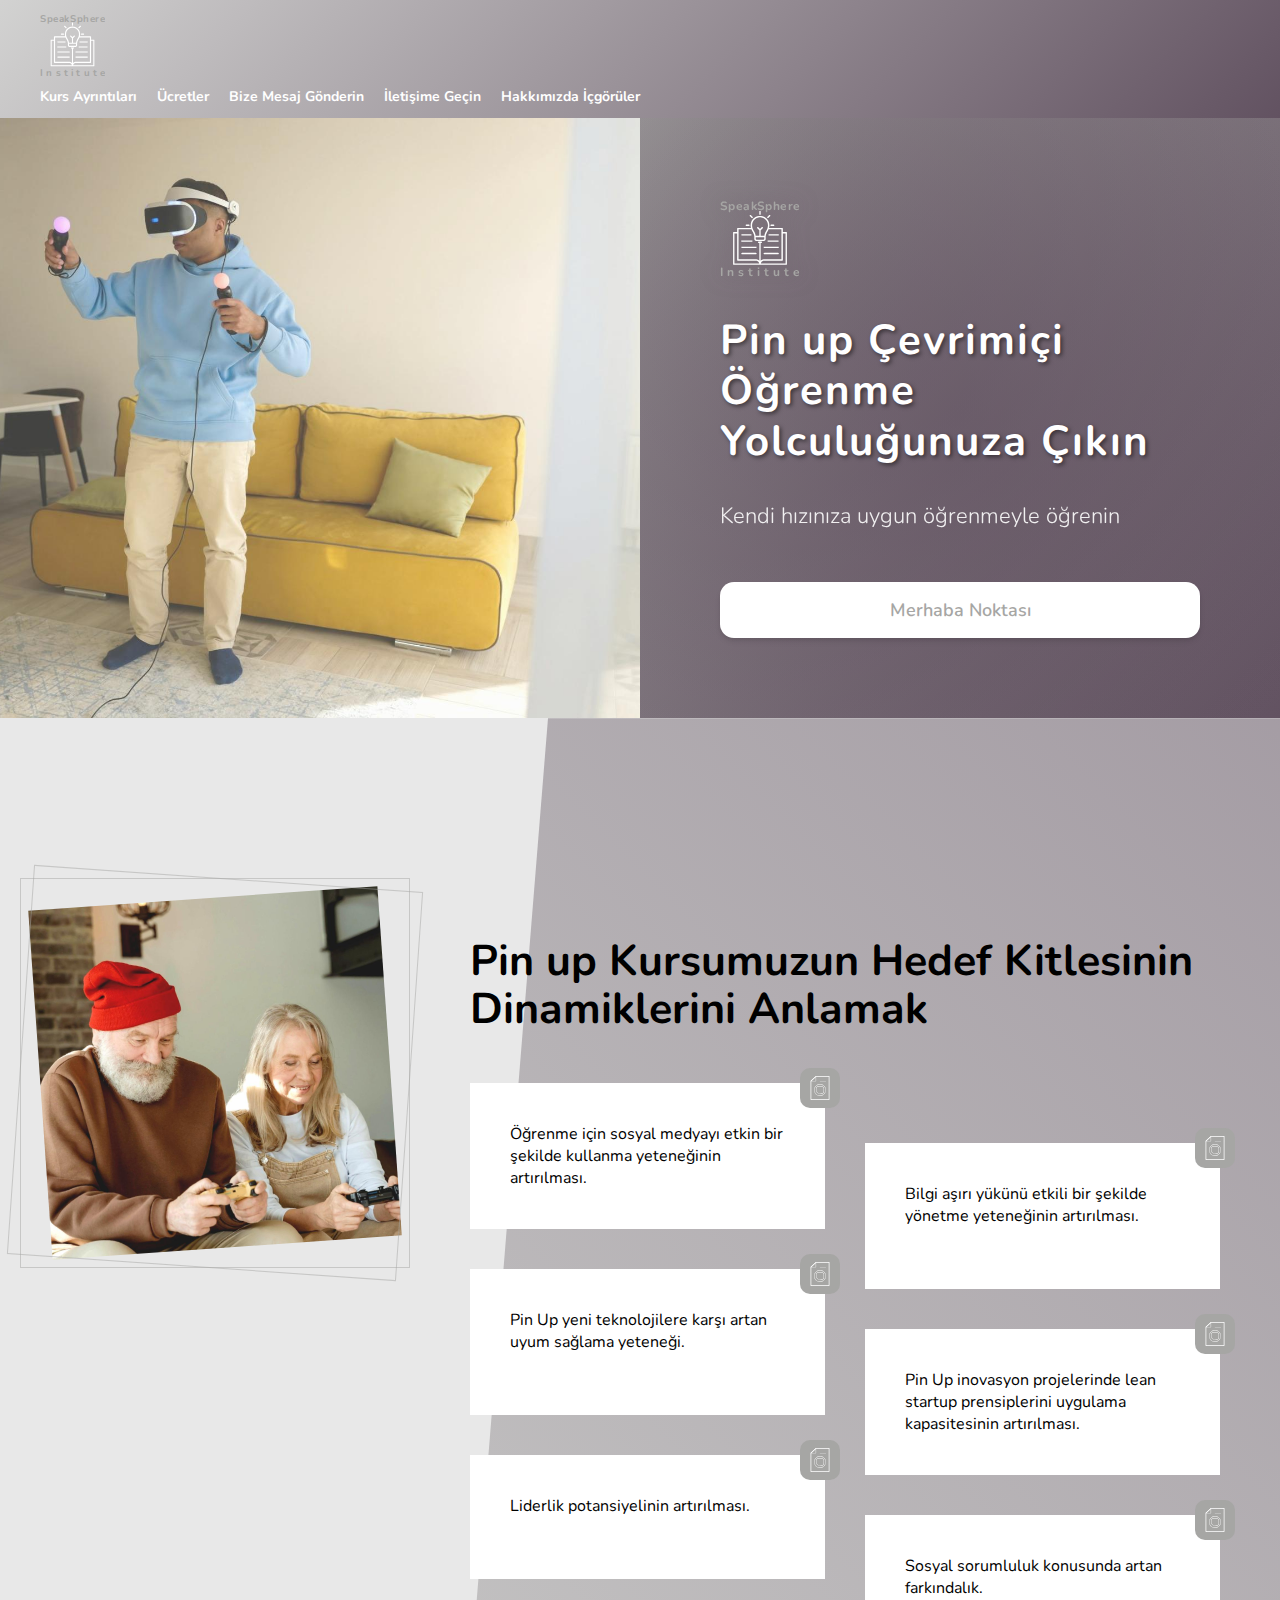
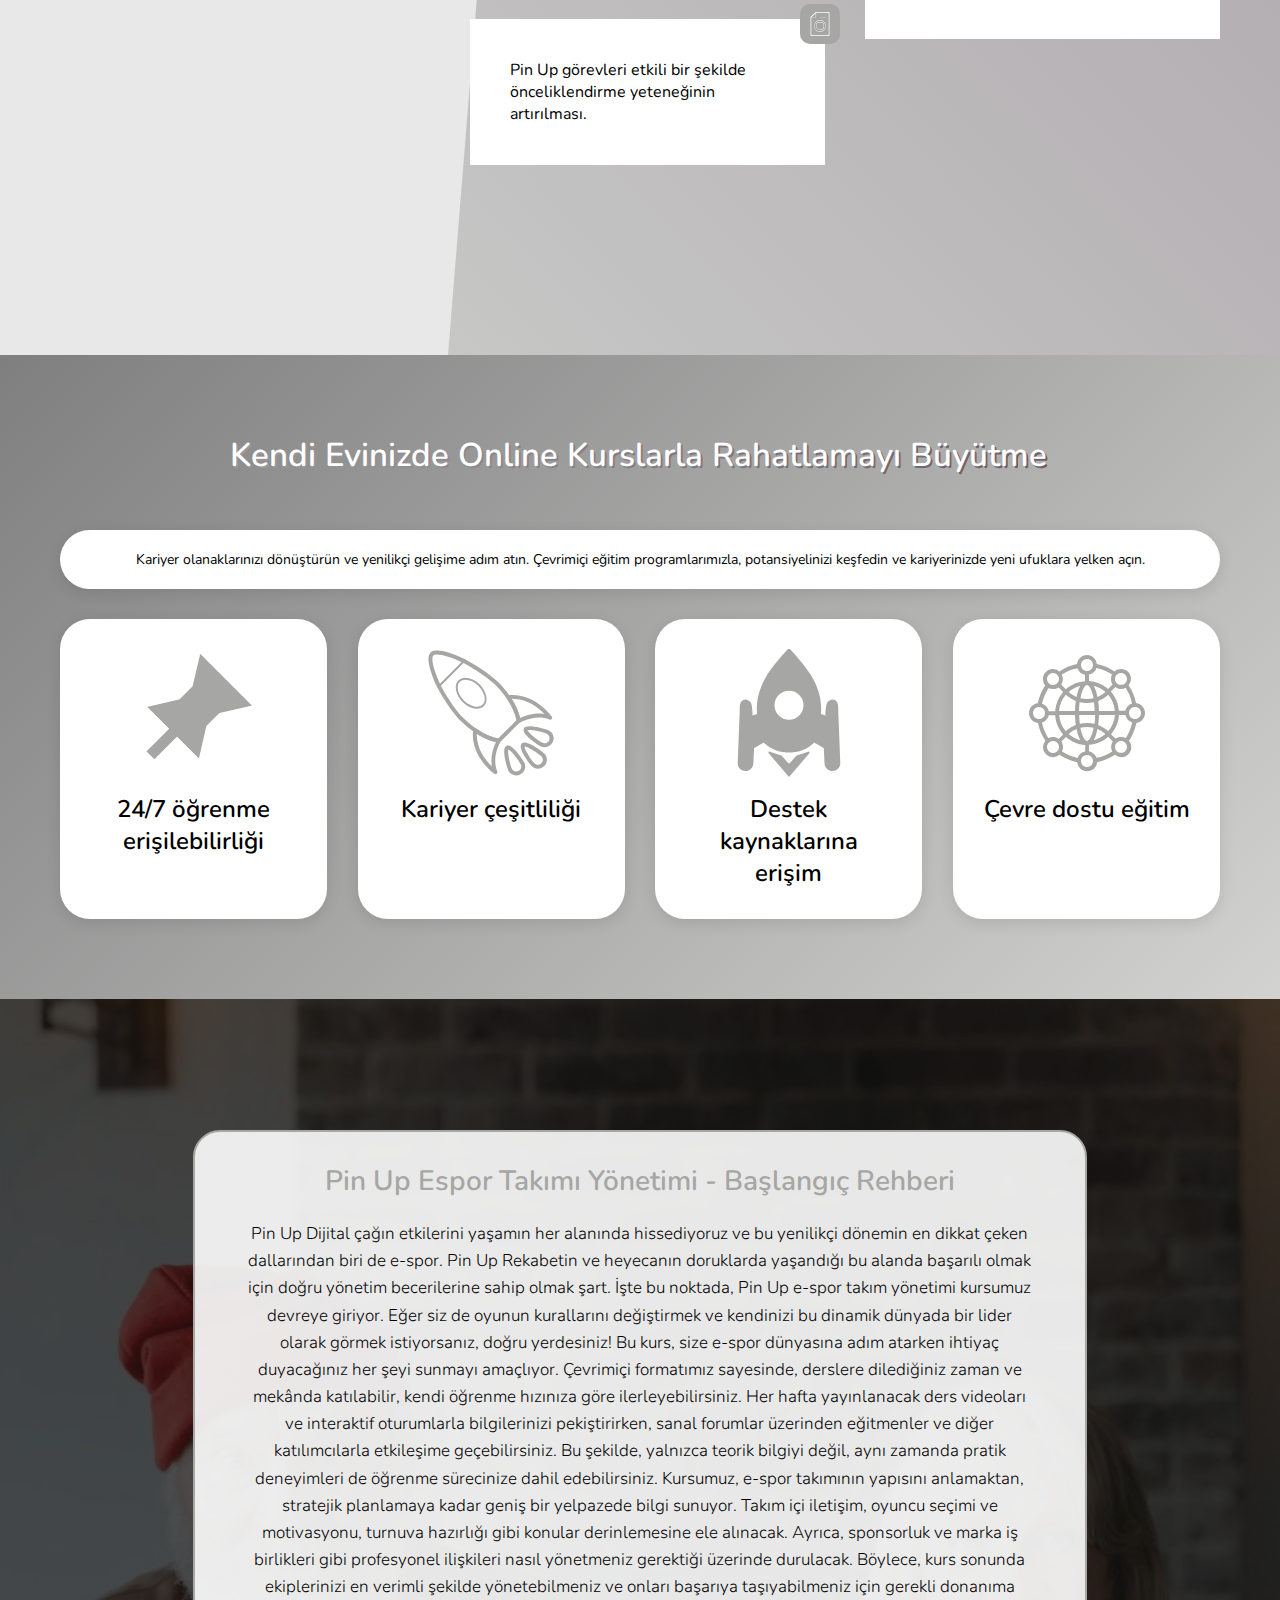
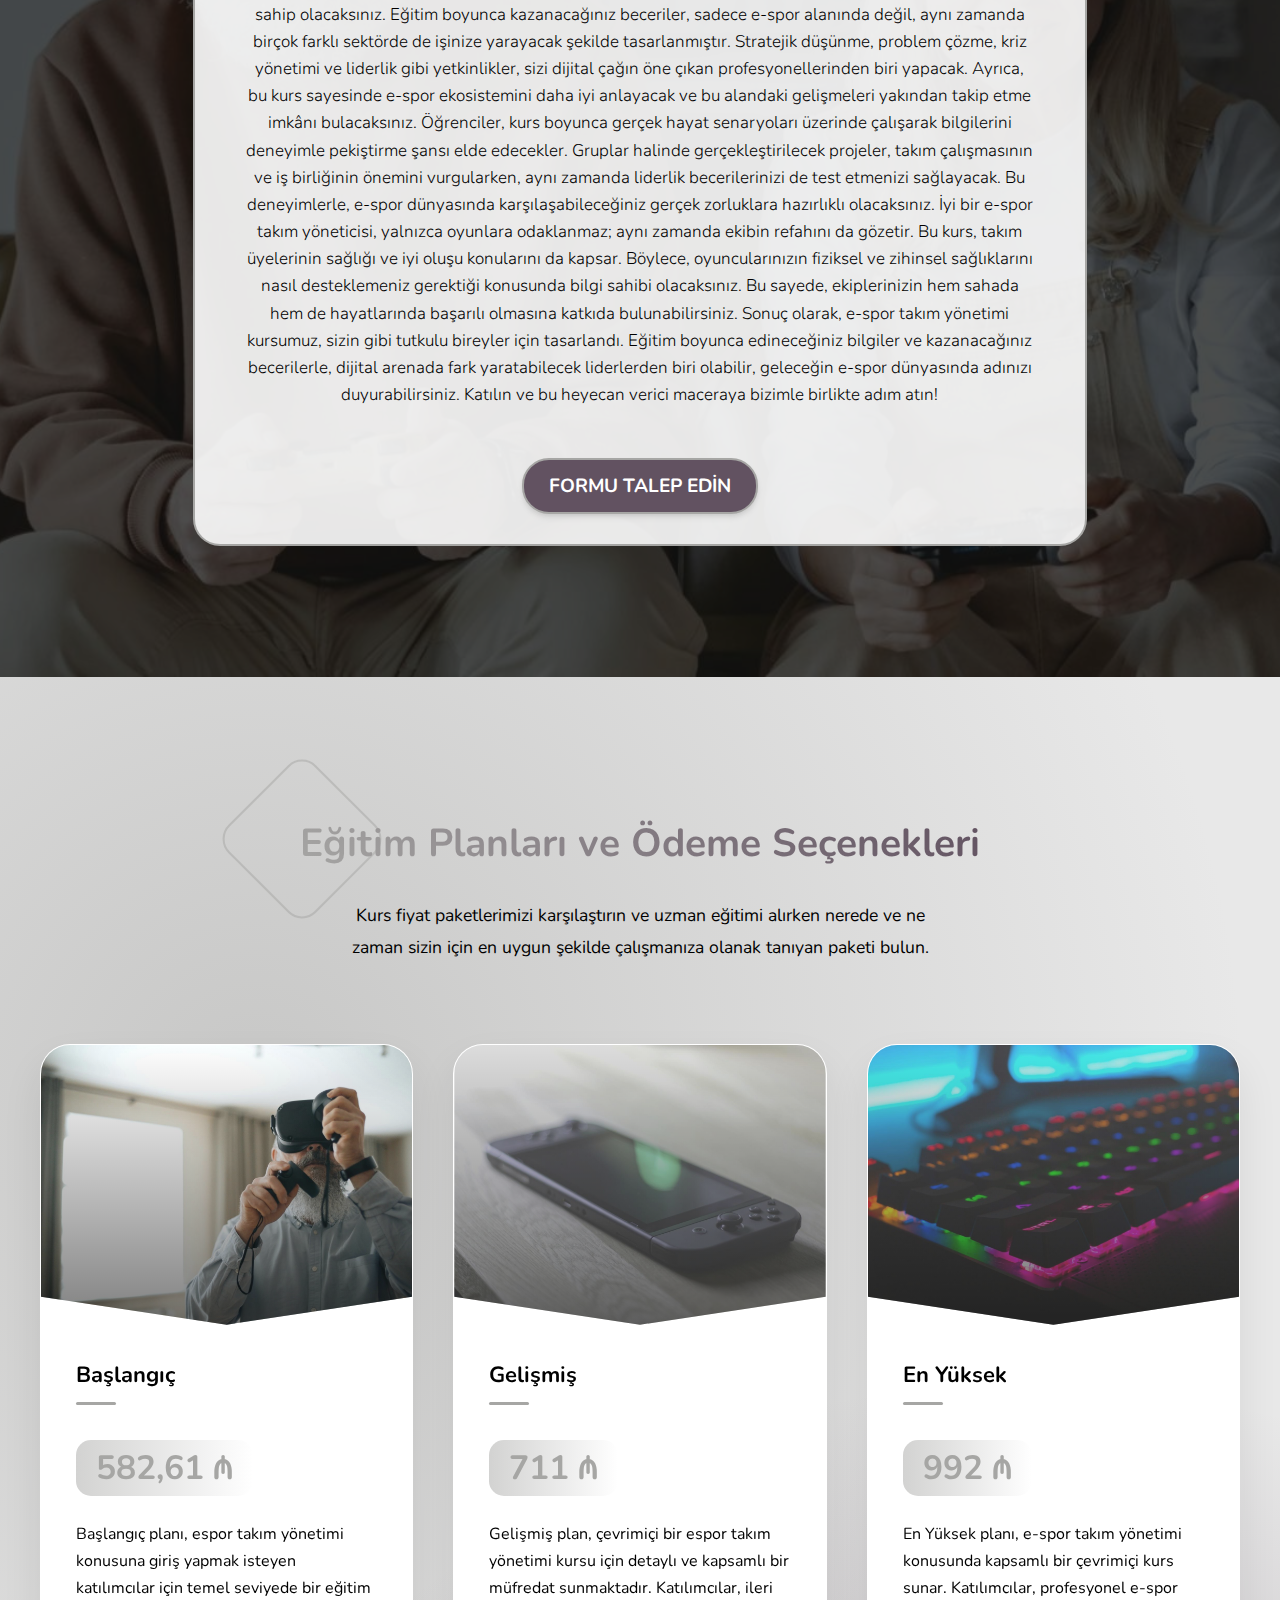
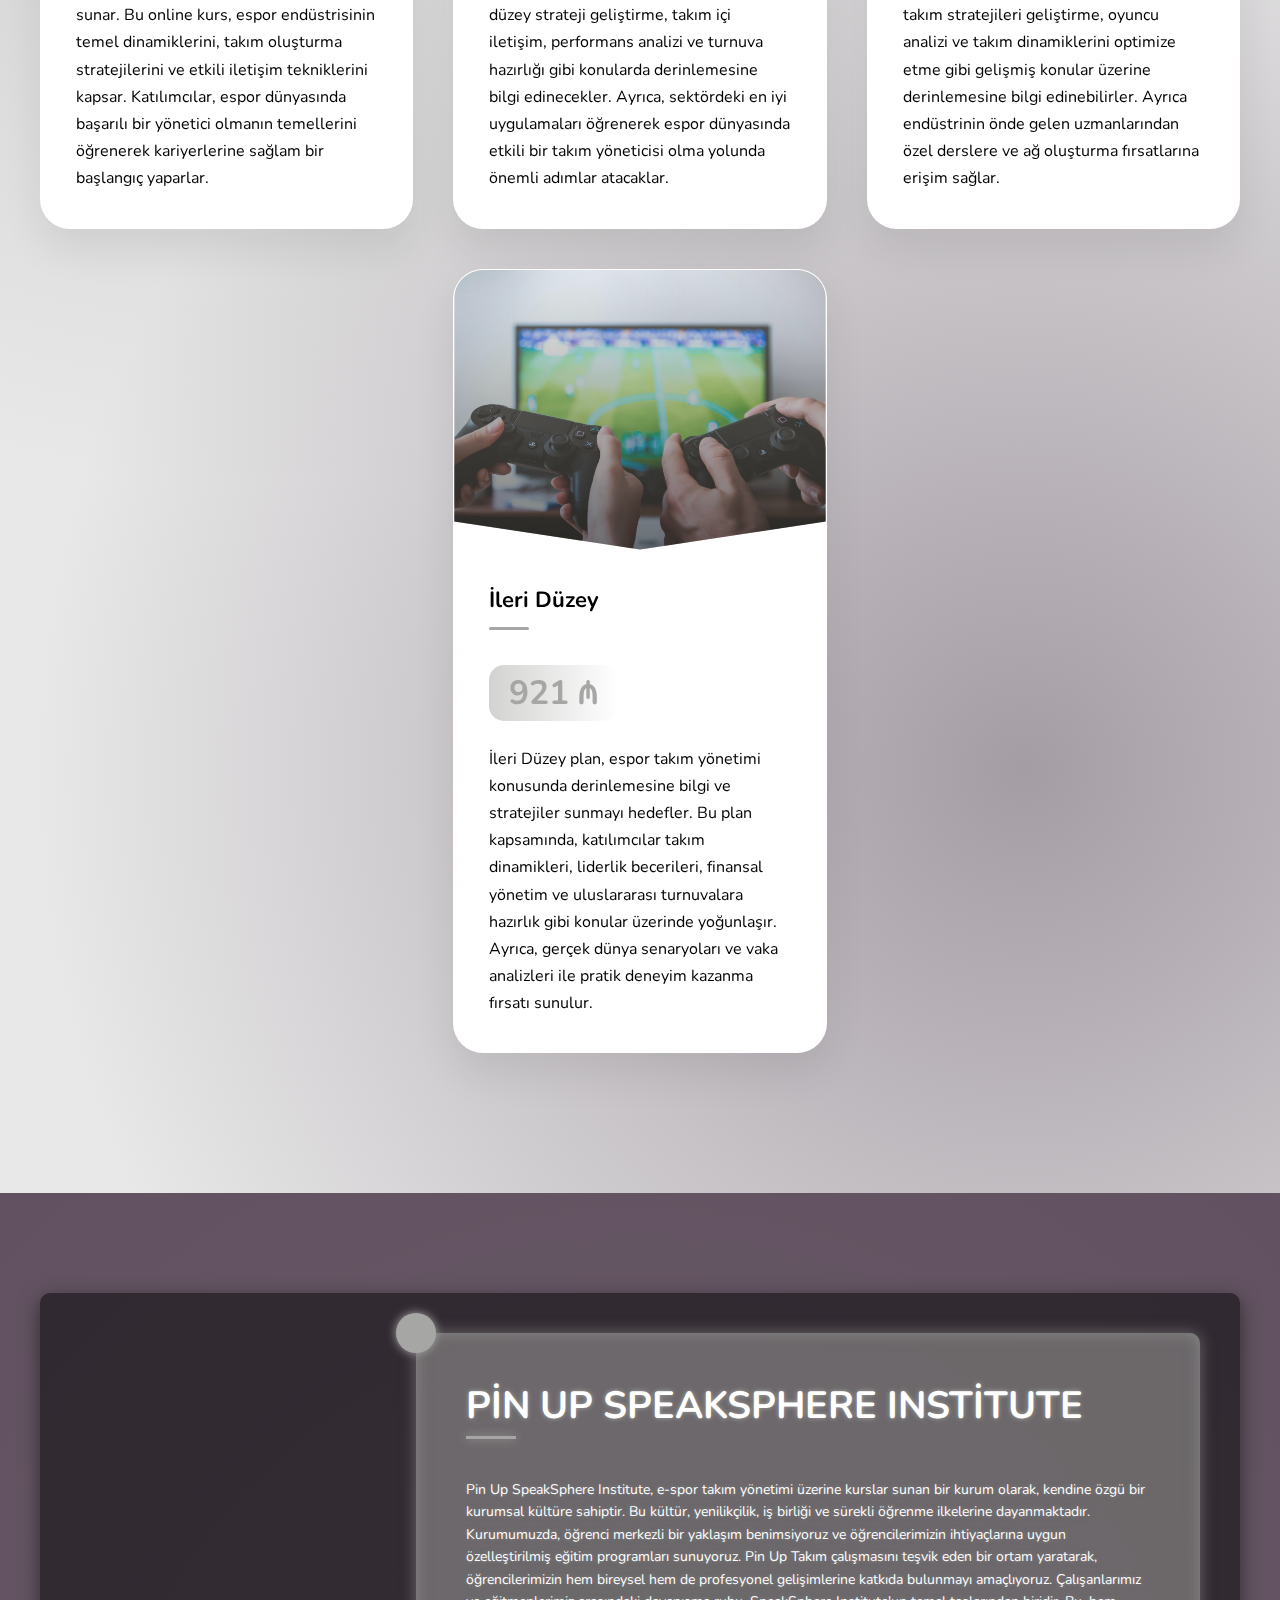
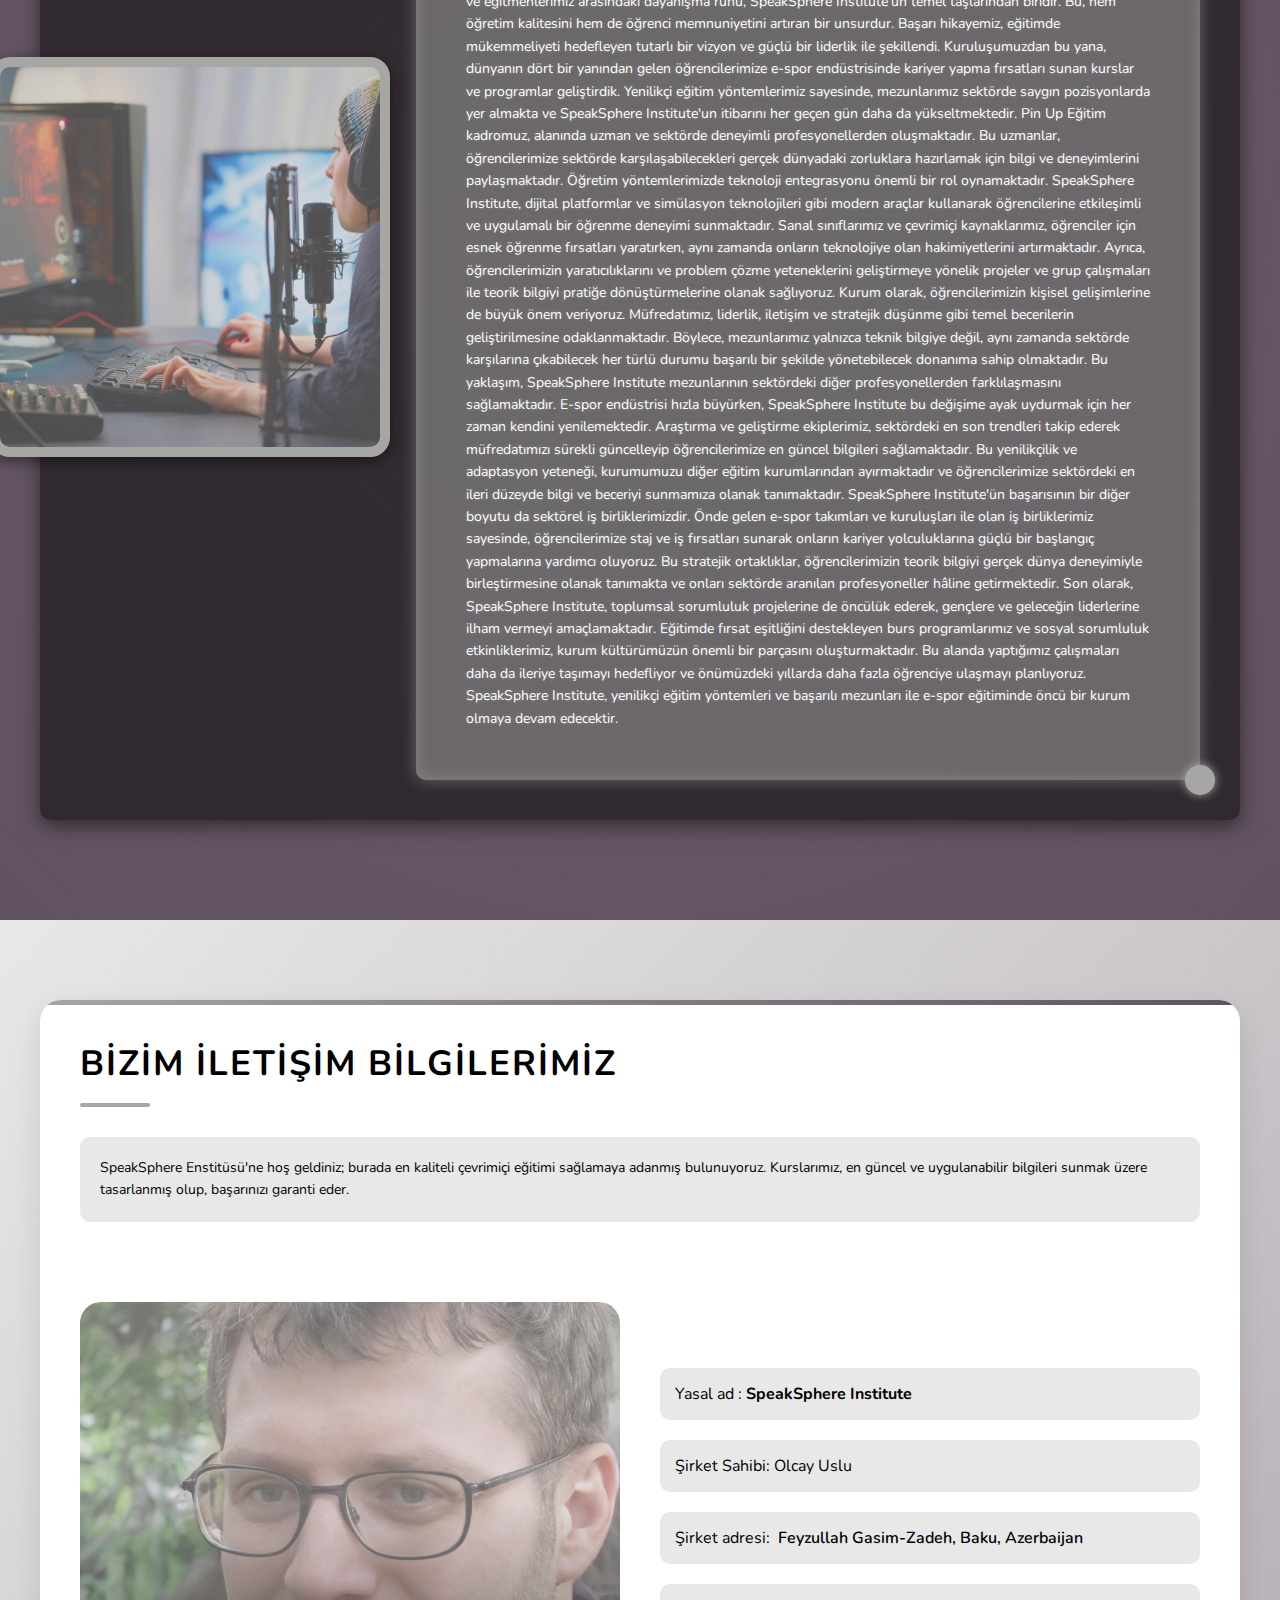
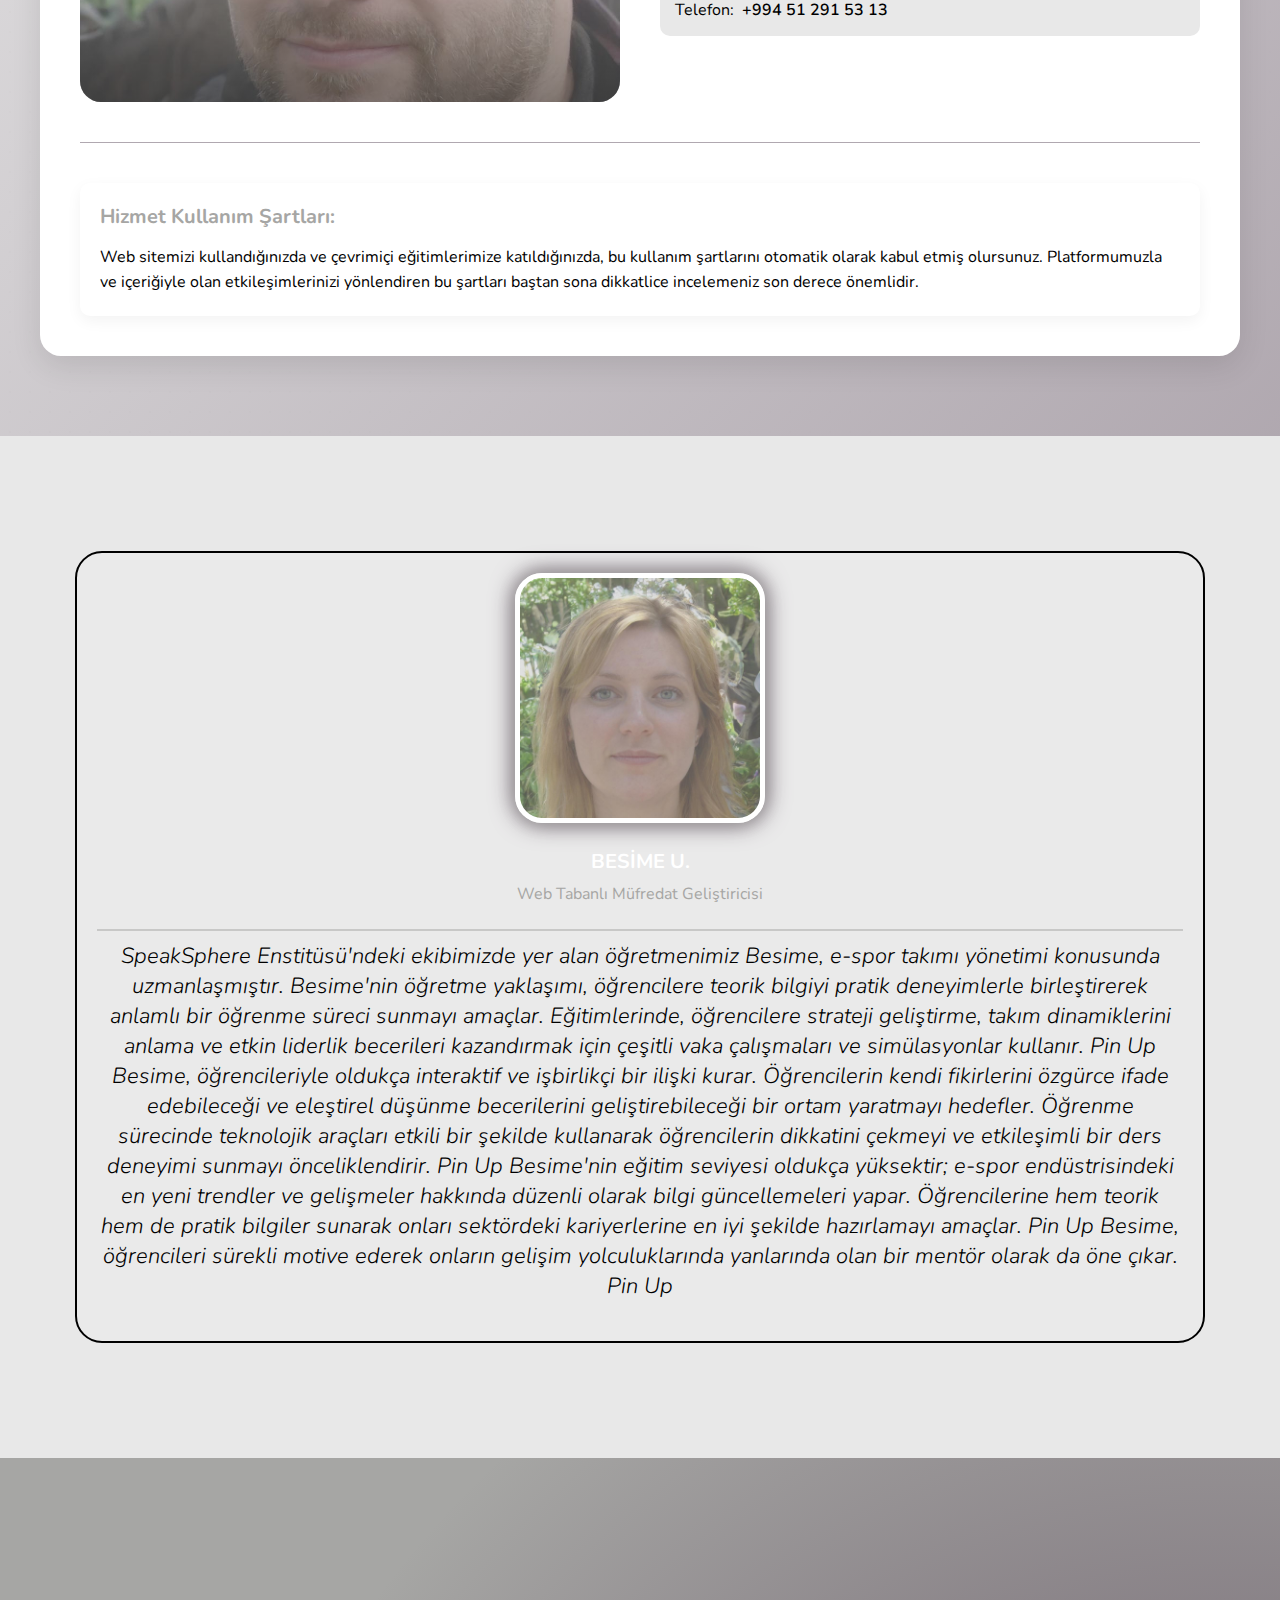
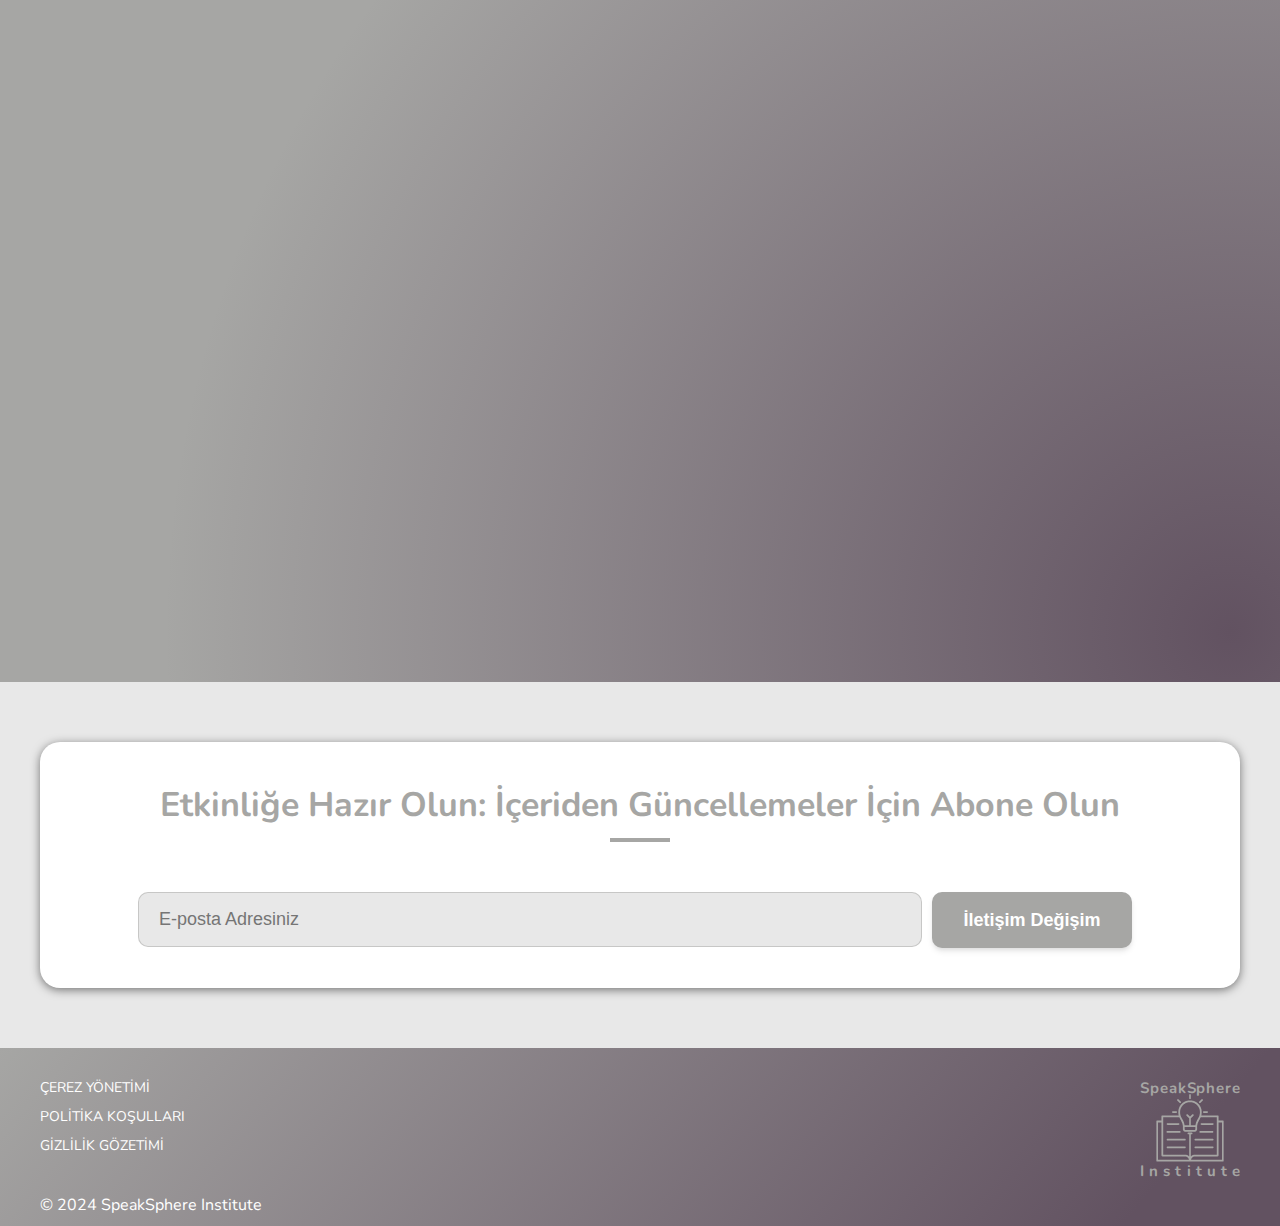
==== commit 532b7c2d: "d" ====
--- a/index.html
+++ b/index.html
@@ -285,7 +285,7 @@
                               <div class="price_type_text">
                                    <h3>
                                      Başlangıç
-                                   </h3><span class="price_amount">11950 ₺</span>
+                                   </h3><span class="price_amount">582,61 ₼</span>
                                    <p>
                                      Başlangıç planı, espor takım yönetimi konusuna giriş yapmak isteyen katılımcılar için temel seviyede bir eğitim sunar. Bu online kurs, espor endüstrisinin temel dinamiklerini,
                                      takım oluşturma stratejilerini ve etkili iletişim tekniklerini kapsar. Katılımcılar, espor dünyasında başarılı bir yönetici olmanın temellerini öğrenerek kariyerlerine sağlam
@@ -298,7 +298,7 @@
                               <div class="price_type_text">
                                    <h3>
                                      Gelişmiş
-                                   </h3><span class="price_amount">14600 ₺</span>
+                                   </h3><span class="price_amount">711 ₼</span>
                                    <p>
                                      Gelişmiş plan, çevrimiçi bir espor takım yönetimi kursu için detaylı ve kapsamlı bir müfredat sunmaktadır. Katılımcılar, ileri düzey strateji geliştirme, takım içi iletişim,
                                      performans analizi ve turnuva hazırlığı gibi konularda derinlemesine bilgi edinecekler. Ayrıca, sektördeki en iyi uygulamaları öğrenerek espor dünyasında etkili bir takım
@@ -311,7 +311,7 @@
                               <div class="price_type_text">
                                    <h3>
                                      En Yüksek
-                                   </h3><span class="price_amount">20350 ₺</span>
+                                   </h3><span class="price_amount">992 ₼</span>
                                    <p>
                                      En Yüksek planı, e-spor takım yönetimi konusunda kapsamlı bir çevrimiçi kurs sunar. Katılımcılar, profesyonel e-spor takım stratejileri geliştirme, oyuncu analizi ve takım
                                      dinamiklerini optimize etme gibi gelişmiş konular üzerine derinlemesine bilgi edinebilirler. Ayrıca endüstrinin önde gelen uzmanlarından özel derslere ve ağ oluşturma
@@ -324,7 +324,7 @@
                               <div class="price_type_text">
                                    <h3>
                                      İleri Düzey
-                                   </h3><span class="price_amount">18900 ₺</span>
+                                   </h3><span class="price_amount">921 ₼</span>
                                    <p>
                                      İleri Düzey plan, espor takım yönetimi konusunda derinlemesine bilgi ve stratejiler sunmayı hedefler. Bu plan kapsamında, katılımcılar takım dinamikleri, liderlik becerileri,
                                      finansal yönetim ve uluslararası turnuvalara hazırlık gibi konular üzerinde yoğunlaşır. Ayrıca, gerçek dünya senaryoları ve vaka analizleri ile pratik deneyim kazanma fırsatı
@@ -428,7 +428,7 @@
                 <div class="container">
                      <div class="holder">
                        <div class="form">
-                            <form id="contact" method="post" action="confirm.php" name="contact">
+                            <form id="contact" method="post" action="confirm.html" name="contact">
                               <h3>
                                    Hadi Sohbet Edelim
                               </h3>
@@ -441,7 +441,7 @@
                               </div><input id="phone" name="phone" required="" type="text" placeholder="Telefon Numaranız"> <input id="email" name="email" required="" type="email" placeholder=
                               "E-posta Adresiniz">
                               <div class="agree">
-                                   <input id="agree" required="" type="checkbox"><label for="agree">Kullanım <a href="user_conduct_terms.php">Şartlarını kabul ediyorum</a></label>
+                                   <input id="agree" required="" type="checkbox"><label for="agree">Kullanım <a href="user_conduct_terms.html">Şartlarını kabul ediyorum</a></label>
                               </div><input type="submit" class="button" value="Sertifikalandırma">
                             </form>
                        </div>
@@ -455,7 +455,7 @@
                        <h2>
                             Etkinliğe Hazır Olun: İçeriden Güncellemeler İçin Abone Olun
                        </h2>
-                       <form action="confirm.php" method="post" class="input_holder">
+                       <form action="confirm.html" method="post" class="input_holder">
                             <input type="email" required="" class="validate_email" placeholder="E-posta Adresiniz"> <input type="submit" class="subscribe_button button" value="İletişim Değişim">
                        </form>
                      </div>
@@ -485,7 +485,7 @@
                        </div>
                        <div class="menu">
                             <div class="menu_holder">
-                              <a href="cookie_terms.php">Çerez Yönetimi</a> <a href="user_conduct_terms.php">Politika Koşulları</a> <a href="online-data-protection.php">Gizlilik Gözetimi</a>
+                              <a href="cookie_terms.html">Çerez Yönetimi</a> <a href="user_conduct_terms.html">Politika Koşulları</a> <a href="online-data-protection.html">Gizlilik Gözetimi</a>
                             </div>
                        </div>
                      </div>
